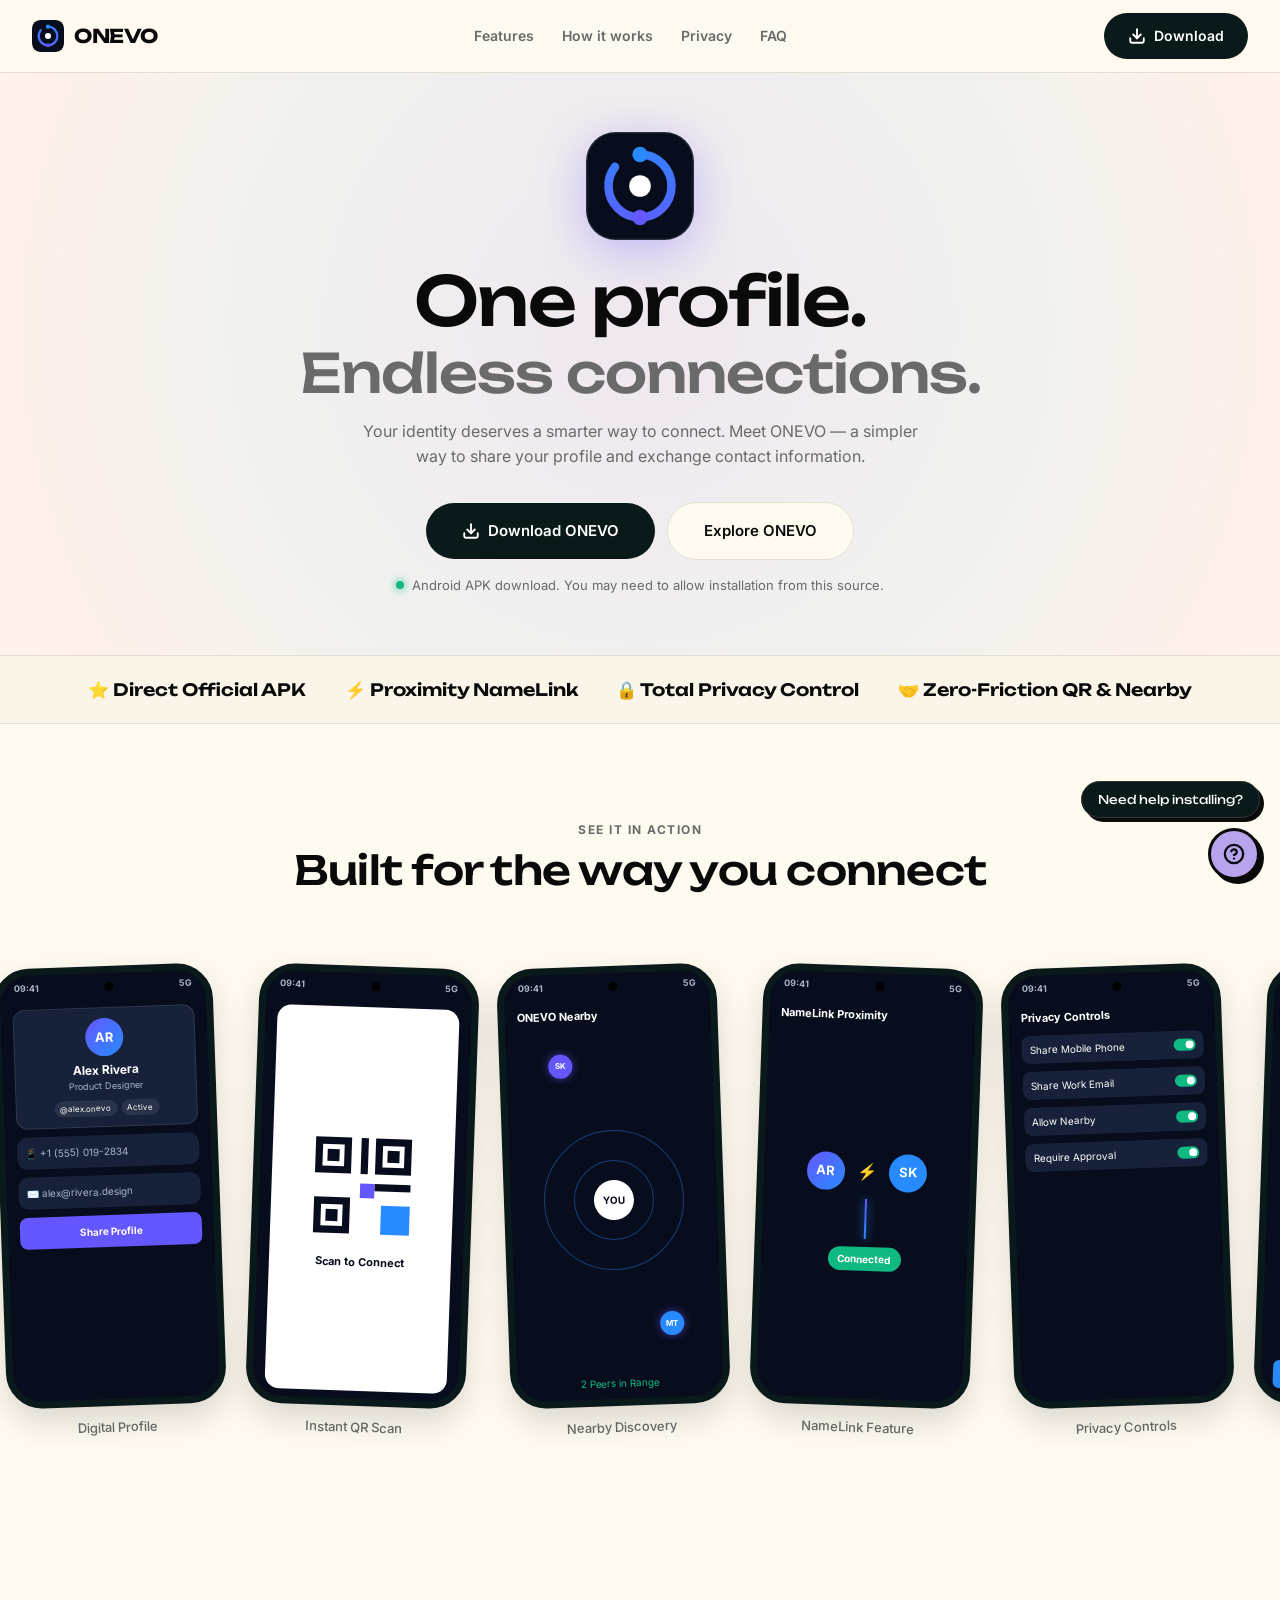
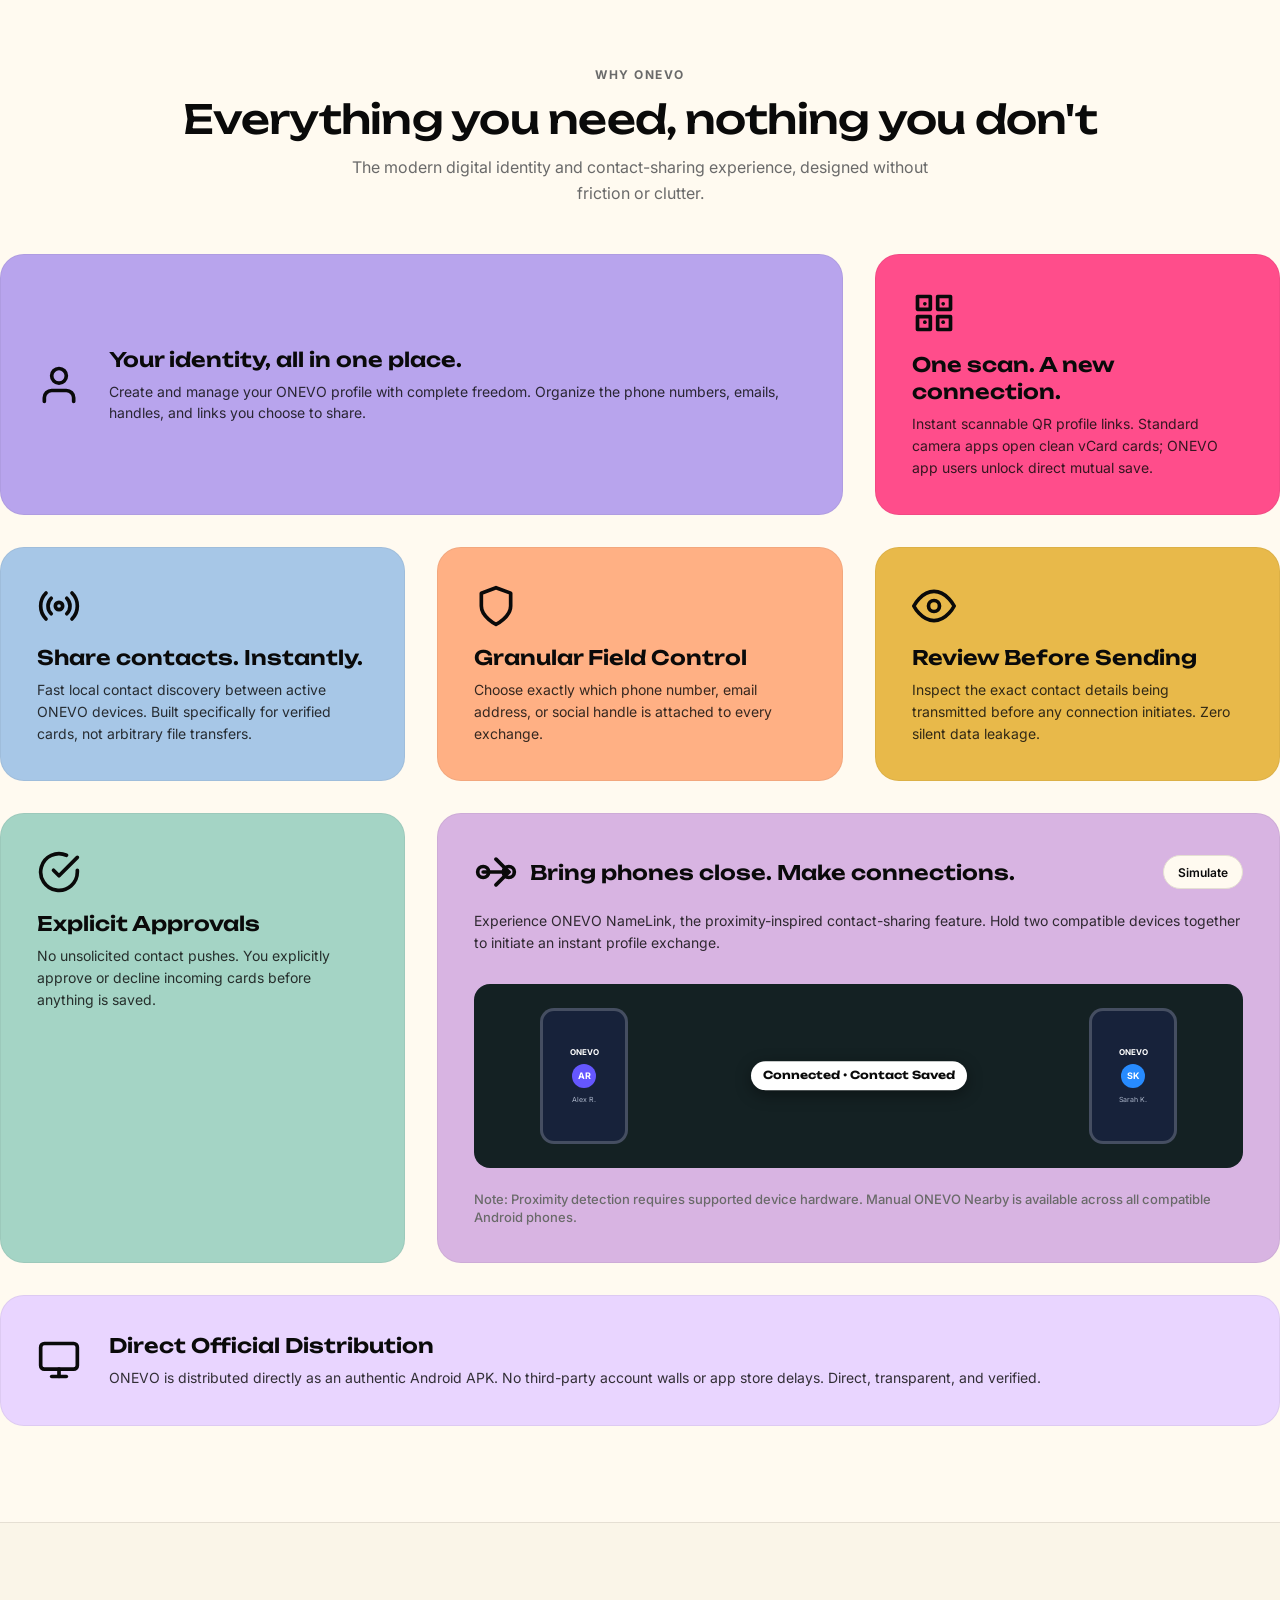
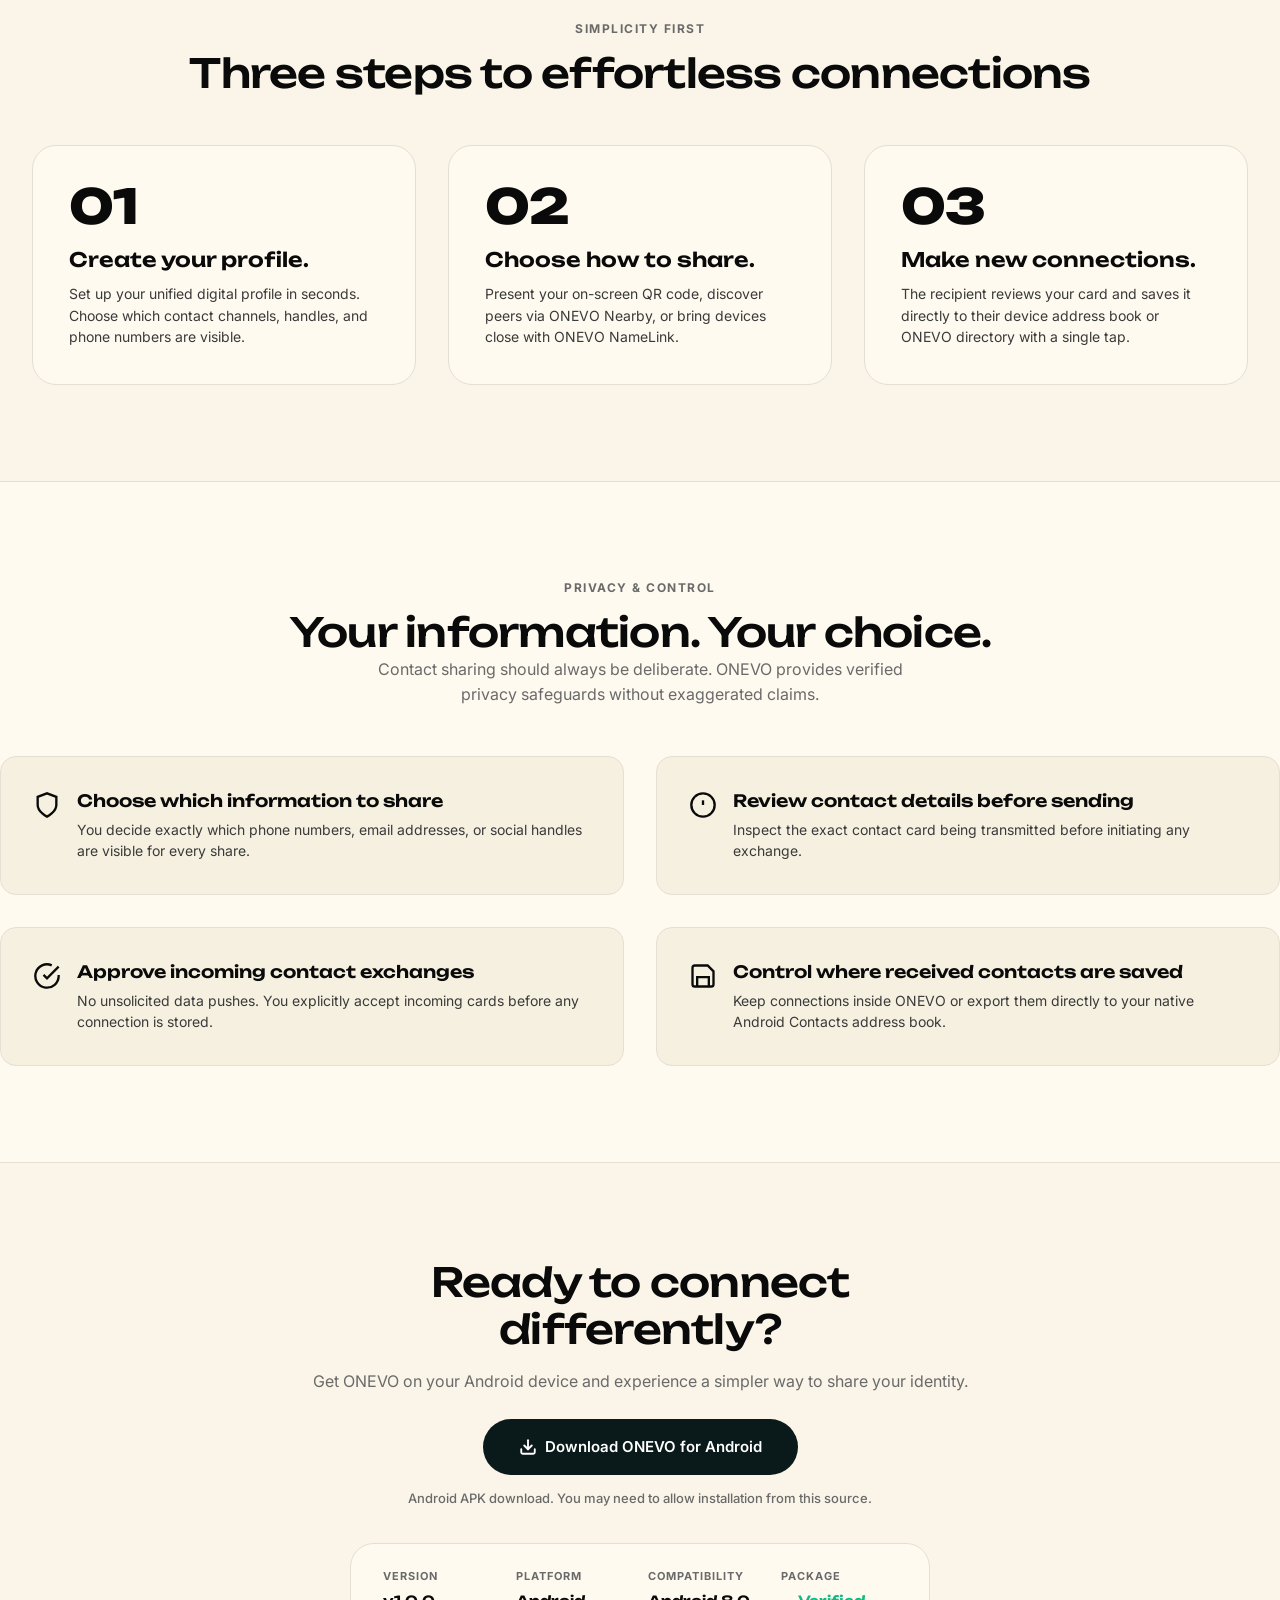
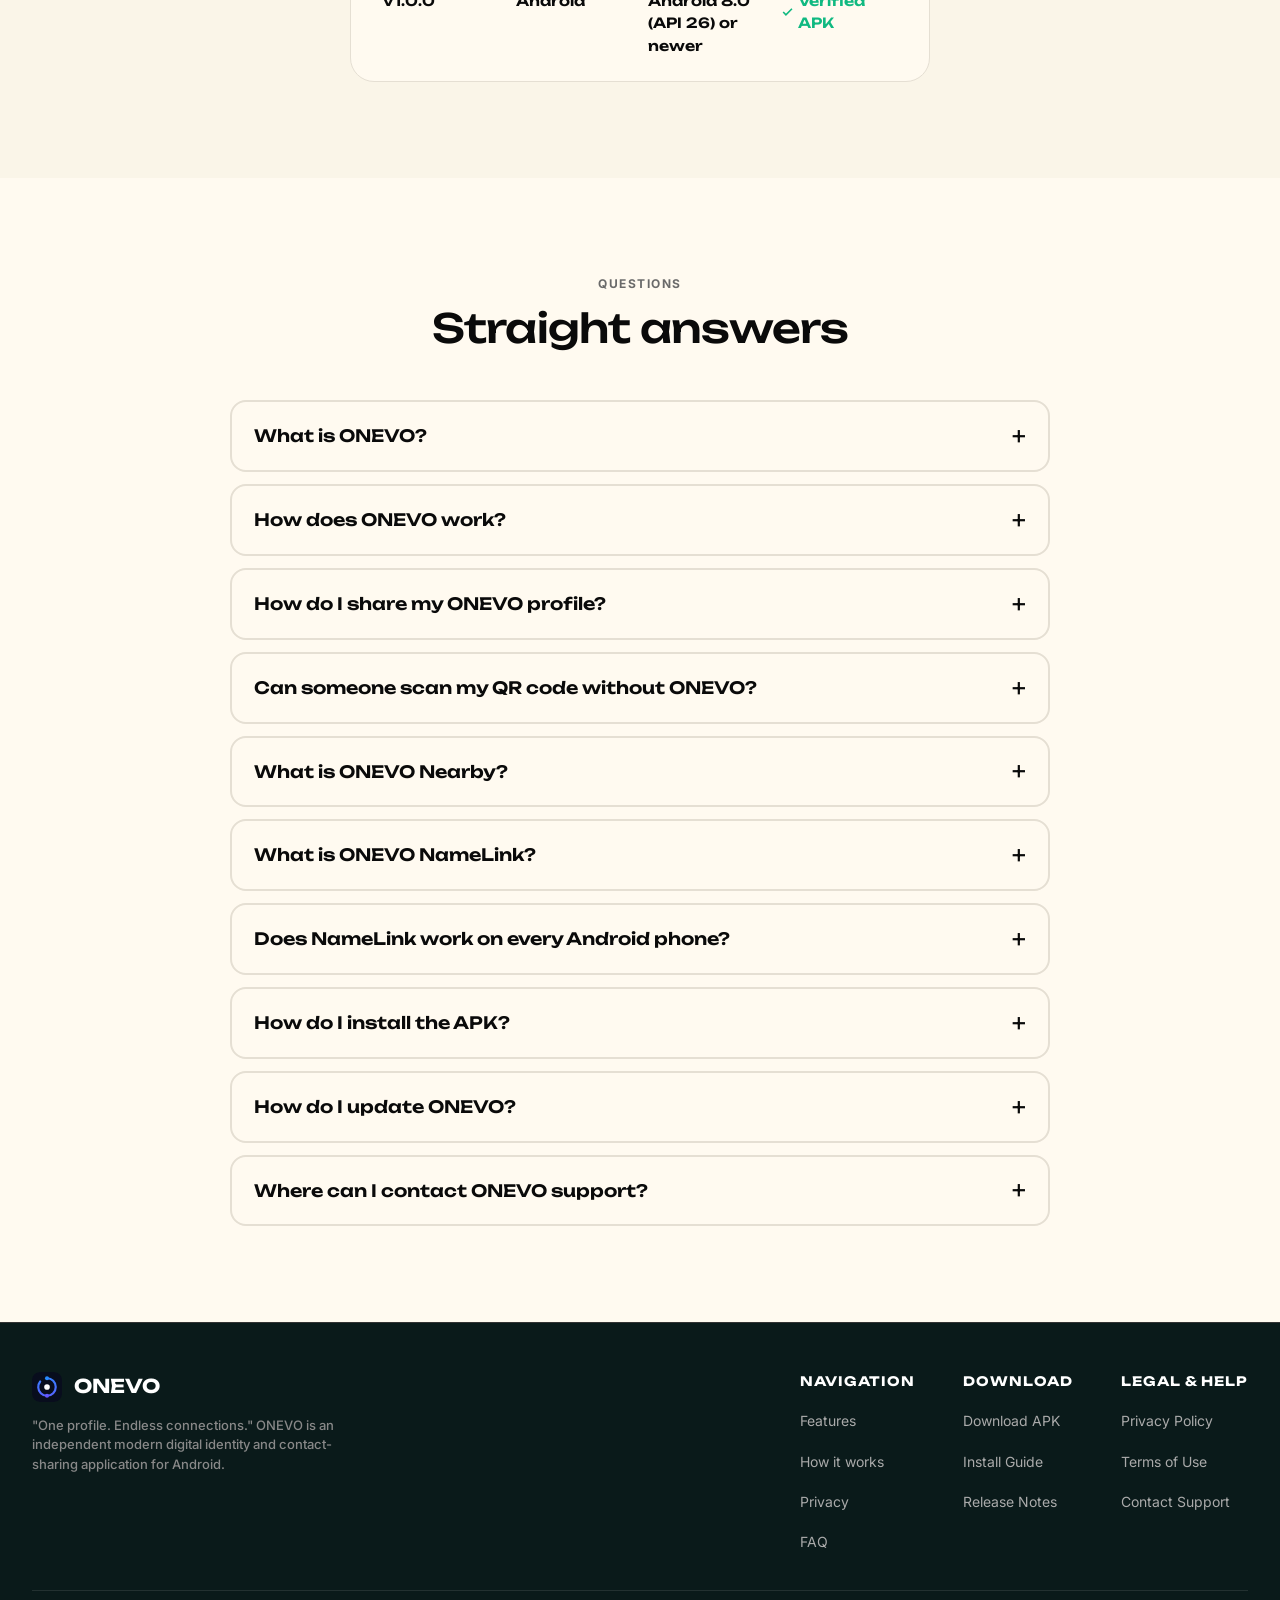
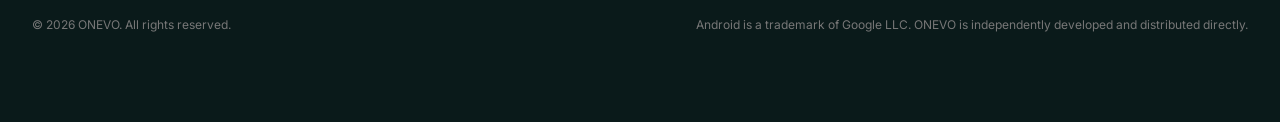
==== index.html @ 6a5bb9b8 "Update index.html" ====
<!DOCTYPE html>
<html lang="en">
<head>
  <meta charset="UTF-8">
  <meta name="viewport" content="width=device-width, initial-scale=1.0, viewport-fit=cover">
  <meta http-equiv="X-UA-Compatible" content="ie=edge">

  <!-- Primary SEO Metadata -->
  <title>ONEVO — One profile. Endless connections. | Official Public Launch</title>
  <meta name="description" content="ONEVO makes digital identity and contact sharing simpler, faster and more convenient on Android. Download the official direct APK release.">
  <link rel="canonical" href="https://onevo.app/">
  <meta name="robots" content="index, follow">

  <!-- Open Graph / Facebook -->
  <meta property="og:type" content="website">
  <meta property="og:url" content="https://onevo.app/">
  <meta property="og:title" content="ONEVO — One profile. Endless connections.">
  <meta property="og:description" content="A simpler, faster way to share your profile and exchange contact information on Android.">
  <meta property="og:image" content="https://onevo.app/assets/images/og-image.svg">

  <!-- Twitter Card -->
  <meta name="twitter:card" content="summary_large_image">
  <meta name="twitter:url" content="https://onevo.app/">
  <meta name="twitter:title" content="ONEVO — One profile. Endless connections.">
  <meta name="twitter:description" content="A simpler, faster way to share your profile and exchange contact information on Android.">
  <meta name="twitter:image" content="https://onevo.app/assets/images/og-image.svg">

  <!-- Favicon (Inline data-URI fallback + external icons) -->
  <link rel="icon" type="image/svg+xml" href="data:image/svg+xml,%3Csvg xmlns='http://www.w3.org/2000/svg' viewBox='0 0 48 48'%3E%3Cdefs%3E%3ClinearGradient id='g' x1='4' y1='44' x2='44' y2='4' gradientUnits='userSpaceOnUse'%3E%3Cstop offset='0%25' stop-color='%236557FF'/%3E%3Cstop offset='100%25' stop-color='%23278BFF'/%3E%3C/linearGradient%3E%3C/defs%3E%3Crect width='48' height='48' rx='12' fill='%23080D1D'/%3E%3Ccircle cx='24' cy='24' r='14' stroke='url(%23g)' stroke-width='3.5' stroke-linecap='round' stroke-dasharray='64 12' transform='rotate(-45 24 24)' fill='none'/%3E%3Ccircle cx='24' cy='10' r='3.2' fill='%23278BFF'/%3E%3Ccircle cx='24' cy='38' r='3.2' fill='%236557FF'/%3E%3Ccircle cx='24' cy='24' r='4.5' fill='%23FFFFFF'/%3E%3C/svg%3E">
  <link rel="icon" type="image/svg+xml" href="./assets/icons/favicon.svg">
  <link rel="icon" type="image/x-icon" href="./favicon.ico">
  <meta name="theme-color" content="#fffaf0">

  <!-- Google Fonts (Unbounded + Inter) -->
  <link rel="preconnect" href="https://fonts.googleapis.com">
  <link rel="preconnect" href="https://fonts.gstatic.com" crossorigin>
  <link href="https://fonts.googleapis.com/css2?family=Inter:wght@400;500;600;700&family=Unbounded:wght@400;500;600;700;800&display=swap" rel="stylesheet">

  <!-- Structured Data (JSON-LD) -->
  <script type="application/ld+json">
  {
    "@context": "https://schema.org",
    "@type": "SoftwareApplication",
    "name": "ONEVO",
    "operatingSystem": "Android",
    "applicationCategory": "CommunicationApplication",
    "description": "ONEVO makes digital identity and contact sharing simpler, faster and more convenient on Android.",
    "downloadUrl": "https://github.com/sonusapien/ONEVO/releases/download/v1.0.0/release.apk",
    "offers": {
      "@type": "Offer",
      "price": "0",
      "priceCurrency": "USD"
    }
  }
  </script>

  <!-- Main Stylesheet -->
  <link rel="stylesheet" href="style.css">
</head>
<body>

  <!-- ======================================================================
       NAVBAR (STICKY BLURRED RIBBON)
       ====================================================================== -->
  <nav id="navbar">
    <div class="container nav-inner">
      <a href="#" class="nav-logo display-font" aria-label="ONEVO Home">
        <svg class="nav-logo-svg" xmlns="http://www.w3.org/2000/svg" viewBox="0 0 48 48" fill="none" aria-hidden="true" focusable="false">
          <defs>
            <linearGradient id="nav-logo-grad" x1="4" y1="44" x2="44" y2="4" gradientUnits="userSpaceOnUse">
              <stop offset="0%" stop-color="#6557FF" />
              <stop offset="100%" stop-color="#278BFF" />
            </linearGradient>
          </defs>
          <rect width="48" height="48" rx="12" fill="#080D1D"/>
          <circle cx="24" cy="24" r="14" stroke="url(#nav-logo-grad)" stroke-width="3.5" stroke-linecap="round" stroke-dasharray="64 12" transform="rotate(-45 24 24)"/>
          <circle cx="24" cy="10" r="3.2" fill="#278BFF"/>
          <circle cx="24" cy="38" r="3.2" fill="#6557FF"/>
          <circle cx="24" cy="24" r="4.5" fill="#FFFFFF"/>
        </svg>
        <span>ONEVO</span>
      </a>

      <ul class="nav-center-links">
        <li><a href="#features" class="nav-link">Features</a></li>
        <li><a href="#how-it-works" class="nav-link">How it works</a></li>
        <li><a href="#privacy" class="nav-link">Privacy</a></li>
        <li><a href="#faq" class="nav-link">FAQ</a></li>
      </ul>

      <div class="nav-right-actions">
        <a href="https://github.com/sonusapien/ONEVO/releases/download/v1.0.0/release.apk" download="ONEVO.apk" class="btn btn-primary ripple btn-download" data-download-apk>
          <svg xmlns="http://www.w3.org/2000/svg" viewBox="0 0 24 24" fill="none" stroke="currentColor" stroke-width="2.5" stroke-linecap="round" stroke-linejoin="round">
            <path d="M21 15v4a2 2 0 0 1-2 2H5a2 2 0 0 1-2-2v-4"></path>
            <polyline points="7 10 12 15 17 10"></polyline>
            <line x1="12" y1="15" x2="12" y2="3"></line>
          </svg>
          <span>Download</span>
        </a>

        <button class="mobile-nav-toggle" aria-label="Toggle Navigation Menu" aria-expanded="false" type="button">
          <span></span>
          <span></span>
          <span></span>
        </button>
      </div>
    </div>
  </nav>

  <!-- Mobile Drawer -->
  <div class="mobile-drawer" aria-hidden="true">
    <a href="#features" class="nav-link">Features</a>
    <a href="#how-it-works" class="nav-link">How it works</a>
    <a href="#privacy" class="nav-link">Privacy</a>
    <a href="#faq" class="nav-link">FAQ</a>
    <a href="https://github.com/sonusapien/ONEVO/releases/download/v1.0.0/release.apk" download="ONEVO.apk" class="btn btn-primary ripple btn-download" data-download-apk>
      <span>Download ONEVO APK</span>
    </a>
  </div>

  <main>
    <!-- ====================================================================
         HERO SECTION (ROTATING AMBIENT AURA & FLOATING EMBLEM)
         ==================================================================== -->
    <header class="hero container">
      <svg class="hero-logo-svg reveal" xmlns="http://www.w3.org/2000/svg" viewBox="0 0 48 48" fill="none" aria-label="ONEVO Emblem" role="img">
        <defs>
          <linearGradient id="hero-logo-grad" x1="4" y1="44" x2="44" y2="4" gradientUnits="userSpaceOnUse">
            <stop offset="0%" stop-color="#6557FF" />
            <stop offset="100%" stop-color="#278BFF" />
          </linearGradient>
        </defs>
        <rect width="48" height="48" rx="13" fill="#080D1D" stroke="rgba(255,255,255,0.14)" stroke-width="1.2"/>
        <circle cx="24" cy="24" r="14" stroke="url(#hero-logo-grad)" stroke-width="3.8" stroke-linecap="round" stroke-dasharray="64 12" transform="rotate(-45 24 24)"/>
        <circle cx="24" cy="10" r="3.4" fill="#278BFF"/>
        <circle cx="24" cy="38" r="3.4" fill="#6557FF"/>
        <circle cx="24" cy="24" r="4.8" fill="#FFFFFF"/>
      </svg>

      <h1 class="display-xl reveal">
        One profile.<br>
        <span class="display-lg">Endless connections.</span>
      </h1>

      <p class="hero-sub body-md reveal">
        Your identity deserves a smarter way to connect. Meet ONEVO — a simpler way to share your profile and exchange contact information.
      </p>

      <div class="hero-ctas reveal">
        <!-- Critical Primary Download CTA -->
        <a href="https://github.com/sonusapien/onevocontact/releases/download/v1.0.0/release.apk" download="ONEVO.apk" class="btn btn-primary btn-large ripple btn-download" data-download-apk>
          <svg xmlns="http://www.w3.org/2000/svg" viewBox="0 0 24 24" fill="none" stroke="currentColor" stroke-width="2.5" stroke-linecap="round" stroke-linejoin="round">
            <path d="M21 15v4a2 2 0 0 1-2 2H5a2 2 0 0 1-2-2v-4"></path>
            <polyline points="7 10 12 15 17 10"></polyline>
            <line x1="12" y1="15" x2="12" y2="3"></line>
          </svg>
          <span>Download ONEVO</span>
        </a>

        <a href="#features" class="btn btn-secondary btn-large ripple">
          <span>Explore ONEVO</span>
        </a>
      </div>

      <p class="hero-apk-note reveal">
        <span class="badge-dot" aria-hidden="true"></span>
        <span>Android APK download. You may need to allow installation from this source.</span>
      </p>
    </header>

    <!-- ====================================================================
         TICKER SECTION (METRIC & VALUE RIBBON)
         ==================================================================== -->
    <section class="ticker">
      <div class="ticker-inner">
        <div class="ticker-item reveal">⭐ Direct Official APK</div>
        <div class="ticker-item reveal">⚡ Proximity NameLink</div>
        <div class="ticker-item reveal">🔒 Total Privacy Control</div>
        <div class="ticker-item reveal">🤝 Zero-Friction QR &amp; Nearby</div>
      </div>
    </section>

    <!-- ====================================================================
         SCREENSHOTS MARQUEE SECTION (INFINITE ROTATING PHONES)
         ==================================================================== -->
    <section class="screenshots">
      <div class="container screenshots-header reveal">
        <p class="screenshots-label caption-uppercase">SEE IT IN ACTION</p>
        <h2 class="screenshots-title display-md">Built for the way you connect</h2>
      </div>

      <div class="scroll-strip-wrapper">
        <!-- Marquee Group 1 -->
        <div class="marquee-group">
          <!-- Mockup 1: Profile -->
          <div class="phone-mockup-wrapper">
            <div class="phone-mockup">
              <div class="phone-bar"><span>09:41</span><div class="phone-punch"></div><span>5G</span></div>
              <div class="phone-screen-body">
                <div class="screen-profile-card">
                  <div class="screen-avatar">AR</div>
                  <div class="screen-name">Alex Rivera</div>
                  <div class="screen-role">Product Designer</div>
                  <div class="screen-chip-row">
                    <span class="screen-chip">@alex.onevo</span>
                    <span class="screen-chip">Active</span>
                  </div>
                </div>
                <div style="background:#17223A; border-radius:10px; padding:8px; font-size:10px; color:#AAB4C8;">
                  📱 +1 (555) 019-2834
                </div>
                <div style="background:#17223A; border-radius:10px; padding:8px; font-size:10px; color:#AAB4C8;">
                  ✉️ alex@rivera.design
                </div>
                <div style="background:#6557FF; border-radius:8px; padding:8px; text-align:center; font-size:10px; font-weight:700;">
                  Share Profile
                </div>
              </div>
            </div>
            <p class="caption">Digital Profile</p>
          </div>

          <!-- Mockup 2: QR Sharing -->
          <div class="phone-mockup-wrapper">
            <div class="phone-mockup">
              <div class="phone-bar"><span>09:41</span><div class="phone-punch"></div><span>5G</span></div>
              <div class="phone-screen-body">
                <div class="screen-qr-wrap">
                  <svg viewBox="0 0 100 100" fill="none" xmlns="http://www.w3.org/2000/svg">
                    <rect width="100" height="100" rx="6" fill="#FFFFFF"/>
                    <path d="M10 10h30v30H10V10zm6 6v18h18V16H16z" fill="#080D1D"/>
                    <rect x="20" y="20" width="10" height="10" fill="#080D1D"/>
                    <path d="M60 10h30v30H60V10zm6 6v18h18V16H66z" fill="#080D1D"/>
                    <rect x="70" y="20" width="10" height="10" fill="#080D1D"/>
                    <path d="M10 60h30v30H10V60zm6 6v18h18V66H16z" fill="#080D1D"/>
                    <rect x="20" y="70" width="10" height="10" fill="#080D1D"/>
                    <rect x="48" y="10" width="6" height="30" fill="#080D1D"/>
                    <rect x="60" y="48" width="30" height="6" fill="#080D1D"/>
                    <rect x="48" y="48" width="12" height="12" fill="#6557FF"/>
                    <rect x="66" y="66" width="24" height="24" fill="#278BFF"/>
                  </svg>
                  <p style="font-size: 11px; font-weight:700; color: #080D1D; margin-top:8px;">Scan to Connect</p>
                </div>
              </div>
            </div>
            <p class="caption">Instant QR Scan</p>
          </div>

          <!-- Mockup 3: Nearby Discovery -->
          <div class="phone-mockup-wrapper">
            <div class="phone-mockup">
              <div class="phone-bar"><span>09:41</span><div class="phone-punch"></div><span>5G</span></div>
              <div class="phone-screen-body">
                <div style="font-size:11px; font-weight:700; color:#fff;">ONEVO Nearby</div>
                <div class="screen-nearby-wrap">
                  <div class="screen-radar-circle" style="width: 140px; height: 140px;"></div>
                  <div class="screen-radar-circle" style="width: 80px; height: 80px;"></div>
                  <div class="screen-peer-dot" style="top: 20px; left: 30px;">SK</div>
                  <div class="screen-peer-dot" style="bottom: 30px; right: 25px; background: #278BFF;">MT</div>
                  <div style="width: 40px; height: 40px; border-radius: 50%; background: #fff; display: flex; align-items: center; justify-content: center; font-size: 10px; font-weight: 700; color:#080D1D;">YOU</div>
                </div>
                <div style="font-size:10px; color:#10B981; text-align:center;">2 Peers in Range</div>
              </div>
            </div>
            <p class="caption">Nearby Discovery</p>
          </div>

          <!-- Mockup 4: NameLink -->
          <div class="phone-mockup-wrapper">
            <div class="phone-mockup">
              <div class="phone-bar"><span>09:41</span><div class="phone-punch"></div><span>5G</span></div>
              <div class="phone-screen-body">
                <div style="font-size:11px; font-weight:700; color:#fff;">NameLink Proximity</div>
                <div class="screen-namelink-wrap">
                  <div style="display:flex; gap:12px; align-items:center;">
                    <div class="screen-avatar" style="margin:0;">AR</div>
                    <div style="font-size:16px;">⚡</div>
                    <div class="screen-avatar" style="margin:0; background:#278BFF;">SK</div>
                  </div>
                  <div class="screen-beam"></div>
                  <span style="font-size:10px; background:#10B981; padding:4px 10px; border-radius:12px; font-weight:700;">Connected</span>
                </div>
              </div>
            </div>
            <p class="caption">NameLink Feature</p>
          </div>

          <!-- Mockup 5: Privacy -->
          <div class="phone-mockup-wrapper">
            <div class="phone-mockup">
              <div class="phone-bar"><span>09:41</span><div class="phone-punch"></div><span>5G</span></div>
              <div class="phone-screen-body">
                <div style="font-size:11px; font-weight:700; color:#fff;">Privacy Controls</div>
                <div class="screen-switch-row"><span>Share Mobile Phone</span><div class="screen-toggle"></div></div>
                <div class="screen-switch-row"><span>Share Work Email</span><div class="screen-toggle"></div></div>
                <div class="screen-switch-row"><span>Allow Nearby</span><div class="screen-toggle"></div></div>
                <div class="screen-switch-row"><span>Require Approval</span><div class="screen-toggle"></div></div>
              </div>
            </div>
            <p class="caption">Privacy Controls</p>
          </div>

          <!-- Mockup 6: Contacts -->
          <div class="phone-mockup-wrapper">
            <div class="phone-mockup">
              <div class="phone-bar"><span>09:41</span><div class="phone-punch"></div><span>5G</span></div>
              <div class="phone-screen-body">
                <div style="font-size:11px; font-weight:700; color:#fff;">Saved Connections</div>
                <div style="background:#17223A; border-radius:8px; padding:6px 10px; font-size:10px;">Sarah Kim • Founder</div>
                <div style="background:#17223A; border-radius:8px; padding:6px 10px; font-size:10px;">Marcus Thorne • Engineer</div>
                <div style="background:#17223A; border-radius:8px; padding:6px 10px; font-size:10px;">Elena Rostova • Design</div>
                <div style="background:#278BFF; border-radius:6px; padding:6px; text-align:center; font-size:10px; font-weight:700; margin-top:auto;">Export to Contacts</div>
              </div>
            </div>
            <p class="caption">Contacts Library</p>
          </div>
        </div>

        <!-- Marquee Group 2 (Clone for seamless loop) -->
        <div class="marquee-group" aria-hidden="true">
          <div class="phone-mockup-wrapper">
            <div class="phone-mockup">
              <div class="phone-bar"><span>09:41</span><div class="phone-punch"></div><span>5G</span></div>
              <div class="phone-screen-body">
                <div class="screen-profile-card">
                  <div class="screen-avatar">AR</div>
                  <div class="screen-name">Alex Rivera</div>
                  <div class="screen-role">Product Designer</div>
                  <div class="screen-chip-row"><span class="screen-chip">@alex.onevo</span><span class="screen-chip">Active</span></div>
                </div>
                <div style="background:#17223A; border-radius:10px; padding:8px; font-size:10px; color:#AAB4C8;">📱 +1 (555) 019-2834</div>
                <div style="background:#17223A; border-radius:10px; padding:8px; font-size:10px; color:#AAB4C8;">✉️ alex@rivera.design</div>
                <div style="background:#6557FF; border-radius:8px; padding:8px; text-align:center; font-size:10px; font-weight:700;">Share Profile</div>
              </div>
            </div>
            <p class="caption">Digital Profile</p>
          </div>

          <div class="phone-mockup-wrapper">
            <div class="phone-mockup">
              <div class="phone-bar"><span>09:41</span><div class="phone-punch"></div><span>5G</span></div>
              <div class="phone-screen-body">
                <div class="screen-qr-wrap">
                  <svg viewBox="0 0 100 100" fill="none" xmlns="http://www.w3.org/2000/svg">
                    <rect width="100" height="100" rx="6" fill="#FFFFFF"/>
                    <path d="M10 10h30v30H10V10zm6 6v18h18V16H16z" fill="#080D1D"/>
                    <rect x="20" y="20" width="10" height="10" fill="#080D1D"/>
                    <path d="M60 10h30v30H60V10zm6 6v18h18V16H66z" fill="#080D1D"/>
                    <rect x="70" y="20" width="10" height="10" fill="#080D1D"/>
                    <path d="M10 60h30v30H10V60zm6 6v18h18V66H16z" fill="#080D1D"/>
                    <rect x="20" y="70" width="10" height="10" fill="#080D1D"/>
                    <rect x="48" y="10" width="6" height="30" fill="#080D1D"/>
                    <rect x="60" y="48" width="30" height="6" fill="#080D1D"/>
                    <rect x="48" y="48" width="12" height="12" fill="#6557FF"/>
                    <rect x="66" y="66" width="24" height="24" fill="#278BFF"/>
                  </svg>
                  <p style="font-size: 11px; font-weight:700; color: #080D1D; margin-top:8px;">Scan to Connect</p>
                </div>
              </div>
            </div>
            <p class="caption">Instant QR Scan</p>
          </div>

          <div class="phone-mockup-wrapper">
            <div class="phone-mockup">
              <div class="phone-bar"><span>09:41</span><div class="phone-punch"></div><span>5G</span></div>
              <div class="phone-screen-body">
                <div style="font-size:11px; font-weight:700; color:#fff;">ONEVO Nearby</div>
                <div class="screen-nearby-wrap">
                  <div class="screen-radar-circle" style="width: 140px; height: 140px;"></div>
                  <div class="screen-radar-circle" style="width: 80px; height: 80px;"></div>
                  <div class="screen-peer-dot" style="top: 20px; left: 30px;">SK</div>
                  <div class="screen-peer-dot" style="bottom: 30px; right: 25px; background: #278BFF;">MT</div>
                  <div style="width: 40px; height: 40px; border-radius: 50%; background: #fff; display: flex; align-items: center; justify-content: center; font-size: 10px; font-weight: 700; color:#080D1D;">YOU</div>
                </div>
                <div style="font-size:10px; color:#10B981; text-align:center;">2 Peers in Range</div>
              </div>
            </div>
            <p class="caption">Nearby Discovery</p>
          </div>

          <div class="phone-mockup-wrapper">
            <div class="phone-mockup">
              <div class="phone-bar"><span>09:41</span><div class="phone-punch"></div><span>5G</span></div>
              <div class="phone-screen-body">
                <div style="font-size:11px; font-weight:700; color:#fff;">NameLink Proximity</div>
                <div class="screen-namelink-wrap">
                  <div style="display:flex; gap:12px; align-items:center;">
                    <div class="screen-avatar" style="margin:0;">AR</div>
                    <div style="font-size:16px;">⚡</div>
                    <div class="screen-avatar" style="margin:0; background:#278BFF;">SK</div>
                  </div>
                  <div class="screen-beam"></div>
                  <span style="font-size:10px; background:#10B981; padding:4px 10px; border-radius:12px; font-weight:700;">Connected</span>
                </div>
              </div>
            </div>
            <p class="caption">NameLink Feature</p>
          </div>

          <div class="phone-mockup-wrapper">
            <div class="phone-mockup">
              <div class="phone-bar"><span>09:41</span><div class="phone-punch"></div><span>5G</span></div>
              <div class="phone-screen-body">
                <div style="font-size:11px; font-weight:700; color:#fff;">Privacy Controls</div>
                <div class="screen-switch-row"><span>Share Mobile Phone</span><div class="screen-toggle"></div></div>
                <div class="screen-switch-row"><span>Share Work Email</span><div class="screen-toggle"></div></div>
                <div class="screen-switch-row"><span>Allow Nearby</span><div class="screen-toggle"></div></div>
                <div class="screen-switch-row"><span>Require Approval</span><div class="screen-toggle"></div></div>
              </div>
            </div>
            <p class="caption">Privacy Controls</p>
          </div>

          <div class="phone-mockup-wrapper">
            <div class="phone-mockup">
              <div class="phone-bar"><span>09:41</span><div class="phone-punch"></div><span>5G</span></div>
              <div class="phone-screen-body">
                <div style="font-size:11px; font-weight:700; color:#fff;">Saved Connections</div>
                <div style="background:#17223A; border-radius:8px; padding:6px 10px; font-size:10px;">Sarah Kim • Founder</div>
                <div style="background:#17223A; border-radius:8px; padding:6px 10px; font-size:10px;">Marcus Thorne • Engineer</div>
                <div style="background:#17223A; border-radius:8px; padding:6px 10px; font-size:10px;">Elena Rostova • Design</div>
                <div style="background:#278BFF; border-radius:6px; padding:6px; text-align:center; font-size:10px; font-weight:700; margin-top:auto;">Export to Contacts</div>
              </div>
            </div>
            <p class="caption">Contacts Library</p>
          </div>
        </div>
      </div>
    </section>

    <!-- ====================================================================
         FEATURES BENTO GRID (POP-PASTEL TACTILE CARDS)
         ==================================================================== -->
    <section class="features container" id="features">
      <div class="features-header reveal">
        <p class="caption-uppercase" style="margin-bottom: var(--space-sm);">WHY ONEVO</p>
        <h2 class="display-md" style="margin-bottom: var(--space-sm);">Everything you need, nothing you don't</h2>
        <p class="body-md" style="color: var(--muted); max-width: 580px; margin: 0 auto;">
          The modern digital identity and contact-sharing experience, designed without friction or clutter.
        </p>
      </div>

      <div class="features-grid">
        <!-- Bento 1: Digital Identity (Feature A) -->
        <div class="feature-card feature-card-1 col-span-2 flex-row reveal">
          <svg class="feature-icon-svg" xmlns="http://www.w3.org/2000/svg" viewBox="0 0 24 24" fill="none" stroke="currentColor" stroke-width="2" stroke-linecap="round" stroke-linejoin="round">
            <path d="M20 21v-2a4 4 0 0 0-4-4H8a4 4 0 0 0-4 4v2"></path>
            <circle cx="12" cy="7" r="4"></circle>
          </svg>
          <div class="feature-content">
            <h3 class="title-md">Your identity, all in one place.</h3>
            <p class="body-sm feature-body">
              Create and manage your ONEVO profile with complete freedom. Organize the phone numbers, emails, handles, and links you choose to share.
            </p>
          </div>
        </div>

        <!-- Bento 2: QR Sharing (Feature B) -->
        <div class="feature-card feature-card-2 reveal">
          <svg class="feature-icon-svg" xmlns="http://www.w3.org/2000/svg" viewBox="0 0 24 24" fill="none" stroke="currentColor" stroke-width="2" stroke-linecap="round" stroke-linejoin="round">
            <rect x="3" y="3" width="7" height="7"></rect>
            <rect x="14" y="3" width="7" height="7"></rect>
            <rect x="14" y="14" width="7" height="7"></rect>
            <rect x="3" y="14" width="7" height="7"></rect>
            <path d="M7 7h.01"></path><path d="M17 7h.01"></path><path d="M7 17h.01"></path><path d="M17 17h.01"></path>
          </svg>
          <div class="feature-content">
            <h3 class="title-md">One scan. A new connection.</h3>
            <p class="body-sm feature-body">
              Instant scannable QR profile links. Standard camera apps open clean vCard cards; ONEVO app users unlock direct mutual save.
            </p>
          </div>
        </div>

        <!-- Bento 3: ONEVO Nearby (Feature C) -->
        <div class="feature-card feature-card-3 reveal">
          <svg class="feature-icon-svg" xmlns="http://www.w3.org/2000/svg" viewBox="0 0 24 24" fill="none" stroke="currentColor" stroke-width="2" stroke-linecap="round" stroke-linejoin="round">
            <circle cx="12" cy="12" r="2"></circle>
            <path d="M16.24 7.76a6 6 0 0 1 0 8.49m-8.48-.01a6 6 0 0 1 0-8.49m11.31-2.82a10 10 0 0 1 0 14.14m-14.14 0a10 10 0 0 1 0-14.14"></path>
          </svg>
          <div class="feature-content">
            <h3 class="title-md">Share contacts. Instantly.</h3>
            <p class="body-sm feature-body">
              Fast local contact discovery between active ONEVO devices. Built specifically for verified cards, not arbitrary file transfers.
            </p>
          </div>
        </div>

        <!-- Bento 4: Granular Privacy -->
        <div class="feature-card feature-card-4 reveal">
          <svg class="feature-icon-svg" xmlns="http://www.w3.org/2000/svg" viewBox="0 0 24 24" fill="none" stroke="currentColor" stroke-width="2" stroke-linecap="round" stroke-linejoin="round">
            <path d="M12 22s8-4 8-10V5l-8-3-8 3v7c0 6 8 10 8 10z"></path>
          </svg>
          <div class="feature-content">
            <h3 class="title-md">Granular Field Control</h3>
            <p class="body-sm feature-body">
              Choose exactly which phone number, email address, or social handle is attached to every exchange.
            </p>
          </div>
        </div>

        <!-- Bento 5: Review Before Sending -->
        <div class="feature-card feature-card-5 reveal">
          <svg class="feature-icon-svg" xmlns="http://www.w3.org/2000/svg" viewBox="0 0 24 24" fill="none" stroke="currentColor" stroke-width="2" stroke-linecap="round" stroke-linejoin="round">
            <path d="M1 12s4-8 11-8 11 8 11 8-4 8-11 8-11-8-11-8z"></path>
            <circle cx="12" cy="12" r="3"></circle>
          </svg>
          <div class="feature-content">
            <h3 class="title-md">Review Before Sending</h3>
            <p class="body-sm feature-body">
              Inspect the exact contact details being transmitted before any connection initiates. Zero silent data leakage.
            </p>
          </div>
        </div>

        <!-- Bento 6: Explicit Approvals -->
        <div class="feature-card feature-card-6 reveal">
          <svg class="feature-icon-svg" xmlns="http://www.w3.org/2000/svg" viewBox="0 0 24 24" fill="none" stroke="currentColor" stroke-width="2" stroke-linecap="round" stroke-linejoin="round">
            <path d="M22 11.08V12a10 10 0 1 1-5.93-9.14"></path>
            <polyline points="22 4 12 14.01 9 11.01"></polyline>
          </svg>
          <div class="feature-content">
            <h3 class="title-md">Explicit Approvals</h3>
            <p class="body-sm feature-body">
              No unsolicited contact pushes. You explicitly approve or decline incoming cards before anything is saved.
            </p>
          </div>
        </div>

        <!-- Bento 7: ONEVO NameLink (Feature D - Signature Innovation) -->
        <div class="feature-card feature-card-7 col-span-2 reveal">
          <div class="nl-card-header">
            <div class="nl-card-title-group">
              <svg class="feature-icon-svg" xmlns="http://www.w3.org/2000/svg" viewBox="0 0 24 24" fill="none" stroke="currentColor" stroke-width="2" stroke-linecap="round" stroke-linejoin="round">
                <path d="M5 12h14"></path>
                <path d="M12 5l7 7-7 7"></path>
                <circle cx="5" cy="12" r="3"></circle>
                <circle cx="19" cy="12" r="3"></circle>
              </svg>
              <h3 class="title-md">Bring phones close. Make connections.</h3>
            </div>
            <button id="nl-sim-trigger" class="btn btn-secondary btn-sm" type="button">
              <span>Simulate</span>
            </button>
          </div>

          <p class="body-sm feature-body">
            Experience ONEVO NameLink, the proximity-inspired contact-sharing feature. Hold two compatible devices together to initiate an instant profile exchange.
          </p>

          <!-- Interactive NameLink Demonstration Stage -->
          <div class="namelink-mini-stage">
            <div class="nl-mini-phone left">
              <span style="font-size:8px; font-weight:700;">ONEVO</span>
              <div style="width:24px; height:24px; border-radius:50%; background:#6557FF; margin:6px auto; font-size:9px; font-weight:700; display:flex; align-items:center; justify-content:center;">AR</div>
              <span style="font-size:7px; color:#AAB4C8;">Alex R.</span>
            </div>

            <div class="nl-mini-waves" aria-hidden="true">
              <div class="nl-wave-ring"></div>
            </div>

            <div class="namelink-mini-badge">
              Connected • Contact Saved
            </div>

            <div class="nl-mini-phone right">
              <span style="font-size:8px; font-weight:700;">ONEVO</span>
              <div style="width:24px; height:24px; border-radius:50%; background:#278BFF; margin:6px auto; font-size:9px; font-weight:700; display:flex; align-items:center; justify-content:center;">SK</div>
              <span style="font-size:7px; color:#AAB4C8;">Sarah K.</span>
            </div>
          </div>

          <p class="caption" style="margin-top: 6px;">
            Note: Proximity detection requires supported device hardware. Manual ONEVO Nearby is available across all compatible Android phones.
          </p>
        </div>

        <!-- Bento 8: Direct Official APK Distribution -->
        <div class="feature-card feature-card-8 col-span-3 flex-row reveal">
          <svg class="feature-icon-svg" xmlns="http://www.w3.org/2000/svg" viewBox="0 0 24 24" fill="none" stroke="currentColor" stroke-width="2" stroke-linecap="round" stroke-linejoin="round">
            <rect x="2" y="3" width="20" height="14" rx="2" ry="2"></rect>
            <line x1="8" y1="21" x2="16" y2="21"></line>
            <line x1="12" y1="17" x2="12" y2="21"></line>
          </svg>
          <div class="feature-content">
            <h3 class="title-md">Direct Official Distribution</h3>
            <p class="body-sm feature-body">
              ONEVO is distributed directly as an authentic Android APK. No third-party account walls or app store delays. Direct, transparent, and verified.
            </p>
          </div>
        </div>
      </div>
    </section>

    <!-- ====================================================================
         HOW IT WORKS (3-STEP TACTILE CARDS)
         ==================================================================== -->
    <section class="how-it-works" id="how-it-works">
      <div class="container">
        <div class="how-it-works-header reveal">
          <p class="caption-uppercase" style="margin-bottom: var(--space-sm);">SIMPLICITY FIRST</p>
          <h2 class="display-md">Three steps to effortless connections</h2>
        </div>

        <div class="steps-grid">
          <div class="step-box reveal">
            <div class="step-digit">01</div>
            <h3 class="title-md">Create your profile.</h3>
            <p class="body-sm">
              Set up your unified digital profile in seconds. Choose which contact channels, handles, and phone numbers are visible.
            </p>
          </div>

          <div class="step-box reveal">
            <div class="step-digit">02</div>
            <h3 class="title-md">Choose how to share.</h3>
            <p class="body-sm">
              Present your on-screen QR code, discover peers via ONEVO Nearby, or bring devices close with ONEVO NameLink.
            </p>
          </div>

          <div class="step-box reveal">
            <div class="step-digit">03</div>
            <h3 class="title-md">Make new connections.</h3>
            <p class="body-sm">
              The recipient reviews your card and saves it directly to their device address book or ONEVO directory with a single tap.
            </p>
          </div>
        </div>
      </div>
    </section>

    <!-- ====================================================================
         PRIVACY AND USER CONTROL SECTION
         ==================================================================== -->
    <section class="privacy container" id="privacy">
      <div class="features-header reveal">
        <p class="caption-uppercase" style="margin-bottom: var(--space-sm);">PRIVACY &amp; CONTROL</p>
        <h2 class="display-md">Your information. Your choice.</h2>
        <p class="body-md" style="color: var(--muted); max-width: 540px; margin: 0 auto;">
          Contact sharing should always be deliberate. ONEVO provides verified privacy safeguards without exaggerated claims.
        </p>
      </div>

      <div class="privacy-grid">
        <div class="privacy-pill-card reveal">
          <svg viewBox="0 0 24 24" fill="none" stroke="currentColor" stroke-width="2"><path d="M12 22s8-4 8-10V5l-8-3-8 3v7c0 6 8 10 8 10z"></path></svg>
          <div>
            <h3 class="title-sm" style="margin-bottom: 6px;">Choose which information to share</h3>
            <p class="body-sm">You decide exactly which phone numbers, email addresses, or social handles are visible for every share.</p>
          </div>
        </div>

        <div class="privacy-pill-card reveal">
          <svg viewBox="0 0 24 24" fill="none" stroke="currentColor" stroke-width="2"><circle cx="12" cy="12" r="10"></circle><line x1="12" y1="8" x2="12" y2="12"></line><line x1="12" y1="16" x2="12.01" y2="16"></line></svg>
          <div>
            <h3 class="title-sm" style="margin-bottom: 6px;">Review contact details before sending</h3>
            <p class="body-sm">Inspect the exact contact card being transmitted before initiating any exchange.</p>
          </div>
        </div>

        <div class="privacy-pill-card reveal">
          <svg viewBox="0 0 24 24" fill="none" stroke="currentColor" stroke-width="2"><path d="M22 11.08V12a10 10 0 1 1-5.93-9.14"></path><polyline points="22 4 12 14.01 9 11.01"></polyline></svg>
          <div>
            <h3 class="title-sm" style="margin-bottom: 6px;">Approve incoming contact exchanges</h3>
            <p class="body-sm">No unsolicited data pushes. You explicitly accept incoming cards before any connection is stored.</p>
          </div>
        </div>

        <div class="privacy-pill-card reveal">
          <svg viewBox="0 0 24 24" fill="none" stroke="currentColor" stroke-width="2"><path d="M19 21H5a2 2 0 0 1-2-2V5a2 2 0 0 1 2-2h11l5 5v11a2 2 0 0 1-2 2z"></path><polyline points="17 21 17 13 7 13 7 21"></polyline></svg>
          <div>
            <h3 class="title-sm" style="margin-bottom: 6px;">Control where received contacts are saved</h3>
            <p class="body-sm">Keep connections inside ONEVO or export them directly to your native Android Contacts address book.</p>
          </div>
        </div>
      </div>
    </section>

    <!-- ====================================================================
         DOWNLOAD CLOSING SECTION (TACTILE CTA & VERIFIED CARD)
         ==================================================================== -->
    <section class="download-section" id="download">
      <div class="container download-wrap">
        <h2 class="display-md reveal">Ready to connect differently?</h2>
        <p class="body-md reveal">Get ONEVO on your Android device and experience a simpler way to share your identity.</p>

        <!-- Primary Download Button -->
        <a href="https://github.com/sonusapien/ONEVO/releases/download/v1.0.0/release.apk" download="ONEVO.apk" class="btn btn-primary btn-large ripple btn-download reveal" data-download-apk>
          <svg xmlns="http://www.w3.org/2000/svg" viewBox="0 0 24 24" fill="none" stroke="currentColor" stroke-width="2.5" stroke-linecap="round" stroke-linejoin="round">
            <path d="M21 15v4a2 2 0 0 1-2 2H5a2 2 0 0 1-2-2v-4"></path>
            <polyline points="7 10 12 15 17 10"></polyline>
            <line x1="12" y1="15" x2="12" y2="3"></line>
          </svg>
          <span>Download ONEVO for Android</span>
        </a>

        <p class="caption reveal" style="margin-top: 14px;">
          Android APK download. You may need to allow installation from this source.
        </p>

        <!-- Release Metadata Card -->
        <div class="release-metadata-pill reveal">
          <div class="meta-col">
            <span class="meta-label">Version</span>
            <span id="meta-app-version" class="meta-val">v1.0.0</span>
          </div>
          <div class="meta-col">
            <span class="meta-label">Platform</span>
            <span class="meta-val">Android</span>
          </div>
          <div class="meta-col">
            <span class="meta-label">Compatibility</span>
            <span id="meta-compatibility" class="meta-val">Android 8.0+</span>
          </div>
          <div id="meta-filesize-col" class="meta-col" style="display: none;">
            <span class="meta-label">Package Size</span>
            <span id="meta-file-size" class="meta-val">--</span>
          </div>
          <div class="meta-col">
            <span class="meta-label">Package</span>
            <span class="meta-val verified">
              <svg style="width:14px; height:14px;" viewBox="0 0 24 24" fill="none" stroke="currentColor" stroke-width="3"><polyline points="20 6 9 17 4 12"/></svg>
              <span>Verified APK</span>
            </span>
          </div>
        </div>
      </div>
    </section>

    <!-- ====================================================================
         FAQ ACCORDION SECTION (10 REQUIRED QUESTIONS - ECHO MUSIC STYLE)
         ==================================================================== -->
    <section class="faq" id="faq">
      <div class="faq-header reveal">
        <p class="caption-uppercase" style="margin-bottom: var(--space-sm);">QUESTIONS</p>
        <h2 class="display-md">Straight answers</h2>
      </div>

      <div class="faq-list">
        <!-- FAQ 1 -->
        <div class="faq-item reveal">
          <div class="faq-question">
            <h3 class="title-sm">What is ONEVO?</h3>
            <span class="faq-icon">+</span>
          </div>
          <div class="faq-answer">
            <p class="body-md">ONEVO is a modern Android application designed to make digital identity and contact sharing simpler, faster, and more convenient. It lets you create a unified digital profile, share it via QR codes, and connect with peers through nearby sharing and proximity interactions.</p>
          </div>
        </div>

        <!-- FAQ 2 -->
        <div class="faq-item reveal">
          <div class="faq-question">
            <h3 class="title-sm">How does ONEVO work?</h3>
            <span class="faq-icon">+</span>
          </div>
          <div class="faq-answer">
            <p class="body-md">After installing ONEVO, you set up your profile with the contact methods you wish to make available (such as phone numbers, emails, and social handles). You can then share your profile instantly using a dynamic QR code, broadcast via ONEVO Nearby, or initiate a proximity-based connection.</p>
          </div>
        </div>

        <!-- FAQ 3 -->
        <div class="faq-item reveal">
          <div class="faq-question">
            <h3 class="title-sm">How do I share my ONEVO profile?</h3>
            <span class="faq-icon">+</span>
          </div>
          <div class="faq-answer">
            <p class="body-md">You can share your profile in three ways: by displaying your personal ONEVO QR code for the other person to scan with their camera, by initiating an exchange with users discovered in ONEVO Nearby, or by holding compatible phones together with ONEVO NameLink.</p>
          </div>
        </div>

        <!-- FAQ 4 -->
        <div class="faq-item reveal">
          <div class="faq-question">
            <h3 class="title-sm">Can someone scan my QR code without ONEVO?</h3>
            <span class="faq-icon">+</span>
          </div>
          <div class="faq-answer">
            <p class="body-md">Yes. When someone scans your ONEVO QR code using a standard smartphone camera or QR scanner, it opens your compatible contact card (standard vCard/web profile) so they can save your details directly into their device's address book without needing the app installed. Fellow ONEVO users unlock a direct mutual save inside the app.</p>
          </div>
        </div>

        <!-- FAQ 5 -->
        <div class="faq-item reveal">
          <div class="faq-question">
            <h3 class="title-sm">What is ONEVO Nearby?</h3>
            <span class="faq-icon">+</span>
          </div>
          <div class="faq-answer">
            <p class="body-md">ONEVO Nearby is a local contact discovery feature that lets you find other ONEVO users in your immediate surroundings (for example, in a meeting room or networking hall) and exchange profile cards directly upon mutual approval. It is built specifically for contact cards and does not perform arbitrary file transfers.</p>
          </div>
        </div>

        <!-- FAQ 6 -->
        <div class="faq-item reveal">
          <div class="faq-question">
            <h3 class="title-sm">What is ONEVO NameLink?</h3>
            <span class="faq-icon">+</span>
          </div>
          <div class="faq-answer">
            <p class="body-md">ONEVO NameLink is our signature proximity-inspired contact-sharing feature. By bringing two supported Android phones close together, NameLink detects the nearby interaction and initiates a seamless, elegant profile exchange with visual confirmation.</p>
          </div>
        </div>

        <!-- FAQ 7 -->
        <div class="faq-item reveal">
          <div class="faq-question">
            <h3 class="title-sm">Does NameLink work on every Android phone?</h3>
            <span class="faq-icon">+</span>
          </div>
          <div class="faq-answer">
            <p class="body-md">Automatic proximity detection requires compatible device hardware and sensors. On devices without dedicated proximity hardware, manual ONEVO Nearby and QR sharing provide dependable, zero-friction alternatives available across all compatible Android phones.</p>
          </div>
        </div>

        <!-- FAQ 8 -->
        <div class="faq-item reveal">
          <div class="faq-question">
            <h3 class="title-sm">How do I install the APK?</h3>
            <span class="faq-icon">+</span>
          </div>
          <div class="faq-answer">
            <p class="body-md">Download the APK using the "Download ONEVO" button. Once downloaded, tap the notification or open your Downloads folder to run the APK. If prompted by Android, grant permission to allow installation from your browser. Follow the on-screen prompts to complete the installation.</p>
          </div>
        </div>

        <!-- FAQ 9 -->
        <div class="faq-item reveal">
          <div class="faq-question">
            <h3 class="title-sm">How do I update ONEVO?</h3>
            <span class="faq-icon">+</span>
          </div>
          <div class="faq-answer">
            <p class="body-md">Whenever a new release is published, download the updated APK directly from this official website and install it. Android will update the existing ONEVO application seamlessly while preserving your profile and saved contacts.</p>
          </div>
        </div>

        <!-- FAQ 10 -->
        <div class="faq-item reveal">
          <div class="faq-question">
            <h3 class="title-sm">Where can I contact ONEVO support?</h3>
            <span class="faq-icon">+</span>
          </div>
          <div class="faq-answer">
            <p class="body-md">You can reach the official ONEVO support team via email at <a href="mailto:support@onevo.app" style="color:var(--ink); text-decoration:underline;">support@onevo.app</a>. Our team is available to assist with inquiries, bug reports, and feedback.</p>
          </div>
        </div>
      </div>
    </section>
  </main>

  <!-- ======================================================================
       FOOTER (ECHO MUSIC EDITORIAL 2-COLUMN PATTERN)
       ====================================================================== -->
  <footer>
    <div class="container">
      <div class="footer-grid">
        <div class="footer-col-left">
          <div class="footer-logo display-font">
            <svg class="footer-logo-svg" xmlns="http://www.w3.org/2000/svg" viewBox="0 0 48 48" fill="none" aria-hidden="true" focusable="false">
              <defs>
                <linearGradient id="footer-logo-grad" x1="4" y1="44" x2="44" y2="4" gradientUnits="userSpaceOnUse">
                  <stop offset="0%" stop-color="#6557FF" />
                  <stop offset="100%" stop-color="#278BFF" />
                </linearGradient>
              </defs>
              <rect width="48" height="48" rx="12" fill="#080D1D"/>
              <circle cx="24" cy="24" r="14" stroke="url(#footer-logo-grad)" stroke-width="3.5" stroke-linecap="round" stroke-dasharray="64 12" transform="rotate(-45 24 24)"/>
              <circle cx="24" cy="10" r="3.2" fill="#278BFF"/>
              <circle cx="24" cy="38" r="3.2" fill="#6557FF"/>
              <circle cx="24" cy="24" r="4.5" fill="#FFFFFF"/>
            </svg>
            <span>ONEVO</span>
          </div>
          <div class="footer-disclaimer caption">
            "One profile. Endless connections." ONEVO is an independent modern digital identity and contact-sharing application for Android.
          </div>
        </div>

        <div class="footer-col-right">
          <div class="footer-column">
            <div class="footer-column-title display-font">Navigation</div>
            <a href="#features" class="footer-link">Features</a>
            <a href="#how-it-works" class="footer-link">How it works</a>
            <a href="#privacy" class="footer-link">Privacy</a>
            <a href="#faq" class="footer-link">FAQ</a>
          </div>

          <div class="footer-column">
            <div class="footer-column-title display-font">Download</div>
            <a href="https://github.com/sonusapien/ONEVO/releases/download/v1.0.0/release.apk" download="ONEVO.apk" class="footer-link btn-download" data-download-apk>Download APK</a>
            <a href="#" class="footer-link" data-open-modal="modal-install-guide">Install Guide</a>
            <a href="#download" class="footer-link">Release Notes</a>
          </div>

          <div class="footer-column">
            <div class="footer-column-title display-font">Legal &amp; Help</div>
            <a href="#" class="footer-link" data-open-modal="modal-privacy">Privacy Policy</a>
            <a href="#" class="footer-link" data-open-modal="modal-terms">Terms of Use</a>
            <a href="mailto:support@onevo.app" class="footer-link">Contact Support</a>
          </div>
        </div>
      </div>

      <div class="footer-bottom-line">
        <div>&copy; <span id="current-year">2026</span> ONEVO. All rights reserved.</div>
        <div>Android is a trademark of Google LLC. ONEVO is independently developed and distributed directly.</div>
      </div>
    </div>
  </footer>

  <!-- ======================================================================
       FLOATING HELP / QUICK ACCESS BUTTON (ECHO MUSIC STYLE FAB)
       ====================================================================== -->
  <div class="support-fab" id="support-fab">
    <div class="support-msg-bubble">Need help installing?</div>
    <button class="support-btn" aria-label="Open Installation Guide" data-open-modal="modal-install-guide" type="button">
      <svg viewBox="0 0 24 24" fill="none" stroke="currentColor" stroke-width="2.5" stroke-linecap="round" stroke-linejoin="round">
        <circle cx="12" cy="12" r="10"></circle>
        <path d="M9.09 9a3 3 0 0 1 5.83 1c0 2-3 3-3 3"></path>
        <line x1="12" y1="17" x2="12.01" y2="17"></line>
      </svg>
    </button>
  </div>

  <!-- ======================================================================
       MODAL DIALOGS (PRIVACY, INSTALL GUIDE, TERMS)
       ====================================================================== -->
  <!-- Privacy Modal -->
  <div id="modal-privacy" class="modal-overlay" aria-hidden="true" role="dialog" aria-labelledby="modal-privacy-title">
    <div class="modal-window">
      <button class="modal-close-btn" aria-label="Close dialog" type="button">&times;</button>
      <h3 id="modal-privacy-title" class="modal-title display-font title-md">ONEVO Privacy Policy</h3>
      <div class="modal-body">
        <p><strong>Effective Date:</strong> Official Public Launch 2026</p>
        <p>At ONEVO, your digital identity belongs to you. We design our contact-sharing tools to give you clear, transparent control over what information you choose to make available.</p>
        <h4>1. Information You Choose to Share</h4>
        <p>ONEVO only transmits contact fields (such as phone numbers, email addresses, or profile handles) that you explicitly enable. You can inspect your active card before initiating any exchange.</p>
        <h4>2. Local Discovery &amp; Exchange</h4>
        <p>Nearby discovery and NameLink interactions require explicit confirmation on your device before contact information is transferred or stored. No unsolicited contact cards are pushed to your device without approval.</p>
        <h4>3. Device Storage &amp; Address Book</h4>
        <p>Contacts received through ONEVO can be managed within the app or exported directly to your native Android Contacts provider at your discretion.</p>
        <h4>4. Contact Support</h4>
        <p>If you have questions regarding this privacy policy or your profile data, contact us at <a href="mailto:support@onevo.app">support@onevo.app</a>.</p>
      </div>
    </div>
  </div>

  <!-- Installation Guide Modal -->
  <div id="modal-install-guide" class="modal-overlay" aria-hidden="true" role="dialog" aria-labelledby="modal-install-title">
    <div class="modal-window">
      <button class="modal-close-btn" aria-label="Close dialog" type="button">&times;</button>
      <h3 id="modal-install-title" class="modal-title display-font title-md">How to Install ONEVO on Android</h3>
      <div class="modal-body">
        <p>Follow these quick steps to install the official ONEVO APK:</p>
        <h4>Step 1: Download the APK</h4>
        <p>Click any "Download ONEVO" button on this website to save <code>ONEVO.apk</code> to your device.</p>
        <h4>Step 2: Allow Installation from this Source</h4>
        <p>When you open the downloaded file, Android may display a prompt asking for permission to install unknown apps from your browser. Tap <strong>Settings</strong> and toggle on <strong>"Allow from this source"</strong>.</p>
        <h4>Step 3: Confirm Installation</h4>
        <p>Return to the installer and tap <strong>Install</strong>. Once completed, tap <strong>Open</strong> to launch ONEVO and set up your digital profile.</p>
      </div>
    </div>
  </div>

  <!-- Terms Modal -->
  <div id="modal-terms" class="modal-overlay" aria-hidden="true" role="dialog" aria-labelledby="modal-terms-title">
    <div class="modal-window">
      <button class="modal-close-btn" aria-label="Close dialog" type="button">&times;</button>
      <h3 id="modal-terms-title" class="modal-title display-font title-md">Terms of Use</h3>
      <div class="modal-body">
        <p>By downloading or using ONEVO, you agree to these terms:</p>
        <h4>1. Permitted Use</h4>
        <p>ONEVO is provided for personal and professional digital profile and contact sharing. You agree not to use the service for spamming, harassment, or unauthorized collection of third-party contact data.</p>
        <h4>2. Direct APK Distribution</h4>
        <p>ONEVO is distributed directly by its official development team. Ensure you only download APK packages from official ONEVO domains.</p>
        <h4>3. Software Updates</h4>
        <p>Features, proximity detection performance, and capabilities may vary based on your Android device hardware and system version.</p>
      </div>
    </div>
  </div>

  <!-- Main JavaScript -->
  <script src="script.js"></script>
</body>
</html>
---- style.css ----
/* ==========================================================================
   ONEVO — OFFICIAL PUBLIC LAUNCH STYLESHEET
   Design System Reference: Echo Music (echomusic.fun)
   Mobile First & Fully Responsive across 320px to 1920px+
   Aesthetic: Warm Canvas, Unbounded Neo-Editorial Typography, Pop-Pastel Bento Grid,
              Tactile 3D Ripple Buttons, Infinite Screenshots Marquee.
   ========================================================================== */

@import url('https://fonts.googleapis.com/css2?family=Inter:wght@400;500;600;700&family=Unbounded:wght@400;500;600;700;800&display=swap');

/* --------------------------------------------------------------------------
   1. DESIGN TOKENS & SYSTEM VARIABLES
   -------------------------------------------------------------------------- */
:root {
  /* Canvas & Base Neutrals */
  --canvas: #fffaf0;
  --surface-soft: #faf5e8;
  --surface-card: #f5f0e0;
  --surface-dark: #0a1a1a;
  --surface-dark-hover: #162a2a;
  --ink: #0a0a0a;
  --body: #3a3a3a;
  --muted: #6a6a6a;
  --hairline: #e5dfd3;
  --hairline-dark: #333333;

  /* Pop-Pastel Bento Accents (Echo Music Palette adapted for ONEVO) */
  --accent-violet: #b8a4ed;
  --accent-violet-deep: #6557FF;
  --accent-sky: #a7c7e7;
  --accent-sky-deep: #278BFF;
  --accent-pink: #ff4d8b;
  --accent-peach: #ffb084;
  --accent-ochre: #e8b94a;
  --accent-mint: #a4d4c5;
  --accent-lavender: #e9d5ff;
  --accent-lilac: #d8b4e2;
  --accent-rose: #fca5a5;
  --accent-emerald: #10B981;

  /* Spacing Scale */
  --space-xxs: 4px;
  --space-xs: 8px;
  --space-sm: 12px;
  --space-md: 16px;
  --space-lg: 24px;
  --space-xl: 32px;
  --space-xxl: 48px;
  --space-section: 96px;

  /* Corner Radii */
  --radius-xs: 6px;
  --radius-sm: 8px;
  --radius-md: 12px;
  --radius-lg: 16px;
  --radius-xl: 24px;
  --radius-pill: 9999px;

  /* Typography */
  --font-display: 'Unbounded', -apple-system, BlinkMacSystemFont, "Segoe UI", Roboto, sans-serif;
  --font-body: 'Inter', -apple-system, BlinkMacSystemFont, "Segoe UI", Roboto, sans-serif;

  /* Shadows */
  --shadow-tactile: 4px 4px 0px var(--ink);
  --shadow-tactile-sm: 2px 2px 0px var(--ink);
  --shadow-card: 0 12px 32px rgba(10, 10, 10, 0.05);
  --shadow-card-hover: 0 20px 40px rgba(10, 10, 10, 0.08);

  /* Transitions */
  --transition-fast: 150ms cubic-bezier(0.2, 0, 0, 1);
  --transition-smooth: 250ms cubic-bezier(0.16, 1, 0.3, 1);

  /* Safe Area Insets for Notch / Dynamic Island Phones */
  --safe-top: env(safe-area-inset-top, 0px);
  --safe-bottom: env(safe-area-inset-bottom, 0px);
  --safe-left: env(safe-area-inset-left, 0px);
  --safe-right: env(safe-area-inset-right, 0px);
}

/* --------------------------------------------------------------------------
   2. RESET & BASE STYLES
   -------------------------------------------------------------------------- */
*, *::before, *::after {
  box-sizing: border-box;
  margin: 0;
  padding: 0;
}

html {
  font-family: var(--font-body);
  background-color: var(--canvas);
  color: var(--body);
  scroll-behavior: smooth;
  -webkit-text-size-adjust: 100%;
  -webkit-font-smoothing: antialiased;
  -moz-osx-font-smoothing: grayscale;
}

body {
  background-color: var(--canvas);
  color: var(--body);
  line-height: 1.6;
  overflow-x: hidden;
  width: 100%;
  position: relative;
  min-height: 100vh;
  padding-left: var(--safe-left);
  padding-right: var(--safe-right);
}

::selection {
  background: var(--accent-violet);
  color: var(--ink);
}

img, svg {
  display: block;
  max-width: 100%;
  height: auto;
}

a {
  text-decoration: none;
  color: inherit;
  transition: color var(--transition-fast);
}

button {
  font-family: inherit;
  border: none;
  background: none;
  cursor: pointer;
  color: inherit;
}

/* --------------------------------------------------------------------------
   3. TYPOGRAPHIC SYSTEM (FLUID & MOBILE-CALIBRATED)
   -------------------------------------------------------------------------- */
.display-font {
  font-family: var(--font-display);
  color: var(--ink);
}

.display-xl {
  font-family: var(--font-display);
  font-size: clamp(28px, 6.5vw, 68px);
  font-weight: 500;
  letter-spacing: -1.5px;
  line-height: 1.08;
  color: var(--ink);
  word-break: break-word;
}

.display-lg {
  font-family: var(--font-display);
  font-size: clamp(22px, 5.2vw, 54px);
  font-weight: 500;
  letter-spacing: -1px;
  line-height: 1.1;
  color: var(--ink);
  word-break: break-word;
}

.display-md {
  font-family: var(--font-display);
  font-size: clamp(22px, 4.2vw, 40px);
  font-weight: 500;
  letter-spacing: -0.75px;
  line-height: 1.18;
  color: var(--ink);
  word-break: break-word;
}

.title-lg {
  font-family: var(--font-display);
  font-size: clamp(19px, 3.2vw, 32px);
  font-weight: 500;
  letter-spacing: -0.5px;
  line-height: 1.25;
  color: var(--ink);
}

.title-md {
  font-family: var(--font-display);
  font-size: clamp(17px, 2.4vw, 20px);
  font-weight: 600;
  line-height: 1.35;
  color: var(--ink);
}

.title-sm {
  font-family: var(--font-display);
  font-size: clamp(15px, 2vw, 17px);
  font-weight: 600;
  line-height: 1.4;
  color: var(--ink);
}

.body-lg {
  font-size: clamp(16px, 2vw, 18px);
  font-weight: 500;
  line-height: 1.5;
  color: var(--ink);
}

.body-md {
  font-size: clamp(14px, 1.8vw, 16px);
  font-weight: 400;
  line-height: 1.6;
  color: var(--body);
}

.body-sm {
  font-size: clamp(13px, 1.6vw, 14px);
  font-weight: 400;
  line-height: 1.55;
  color: var(--body);
}

.caption {
  font-size: 13px;
  font-weight: 500;
  line-height: 1.4;
  color: var(--muted);
}

.caption-uppercase {
  font-size: 12px;
  font-weight: 700;
  letter-spacing: 1.5px;
  text-transform: uppercase;
  color: var(--muted);
}

/* Fluid Layout Container */
.container {
  width: 100%;
  max-width: 1280px;
  margin: 0 auto;
  padding: 0 clamp(16px, 4vw, var(--space-xl));
}

/* --------------------------------------------------------------------------
   4. TACTILE 3D BUTTONS & RIPPLE EFFECT
   -------------------------------------------------------------------------- */
.ripple {
  position: relative;
  overflow: hidden;
}

.ripple-span {
  position: absolute;
  border-radius: 50%;
  transform: scale(0);
  animation: ripple 0.6s linear;
  background-color: rgba(255, 255, 255, 0.35);
  pointer-events: none;
}

.btn-secondary .ripple-span {
  background-color: rgba(0, 0, 0, 0.12);
}

@keyframes ripple {
  to {
    transform: scale(4);
    opacity: 0;
  }
}

.btn {
  display: inline-flex;
  align-items: center;
  justify-content: center;
  gap: 8px;
  font-size: 14px;
  font-weight: 600;
  padding: 12px 24px;
  min-height: 46px;
  border-radius: var(--radius-pill);
  transition: transform var(--transition-fast), box-shadow var(--transition-fast), background-color var(--transition-fast);
  white-space: nowrap;
  user-select: none;
  cursor: pointer;
  touch-action: manipulation;
}

.btn-sm {
  min-height: 34px;
  padding: 6px 14px;
  font-size: 12px;
}

.btn-primary {
  background-color: var(--surface-dark);
  color: #FFFFFF;
  border: none;
}

.btn-primary:hover {
  transform: translateY(-2px);
  box-shadow: var(--shadow-tactile);
  background-color: var(--surface-dark-hover);
}

.btn-primary:active {
  transform: translateY(1px);
  box-shadow: var(--shadow-tactile-sm);
}

.btn-secondary {
  background-color: var(--canvas);
  color: var(--ink);
  border: 1px solid var(--hairline);
}

.btn-secondary:hover {
  background-color: var(--surface-soft);
  transform: translateY(-2px);
  box-shadow: 4px 4px 0px var(--hairline);
  border-color: #d0c8b0;
}

.btn-secondary:active {
  transform: translateY(1px);
  box-shadow: 2px 2px 0px var(--hairline);
}

.btn-large {
  padding: 16px 36px;
  font-size: 15px;
  min-height: 52px;
}

.btn svg {
  width: 18px;
  height: 18px;
  flex-shrink: 0;
}

/* --------------------------------------------------------------------------
   5. NAVBAR (STICKY BLUR & MOBILE DRAWER)
   -------------------------------------------------------------------------- */
#navbar {
  position: fixed;
  top: 0;
  left: 0;
  width: 100%;
  background-color: rgba(255, 250, 240, 0.92);
  backdrop-filter: blur(14px);
  -webkit-backdrop-filter: blur(14px);
  z-index: 1000;
  border-bottom: 1px solid var(--hairline);
  padding-top: var(--safe-top);
  transition: background-color var(--transition-smooth), border-color var(--transition-smooth);
}

.nav-inner {
  display: flex;
  justify-content: space-between;
  align-items: center;
  height: 72px;
}

.nav-logo {
  display: flex;
  align-items: center;
  gap: 10px;
  font-size: 19px;
  font-weight: 700;
  letter-spacing: -0.5px;
  color: var(--ink);
}

.nav-logo-img,
.nav-logo-svg {
  width: 32px;
  height: 32px;
  border-radius: var(--radius-sm);
  flex-shrink: 0;
  display: block;
}

.nav-center-links {
  display: flex;
  align-items: center;
  gap: 28px;
  list-style: none;
}

.nav-link {
  font-size: 14px;
  font-weight: 600;
  color: var(--muted);
  transition: color var(--transition-fast);
  padding: 6px 0;
}

.nav-link:hover {
  color: var(--ink);
}

.nav-right-actions {
  display: flex;
  align-items: center;
  gap: 12px;
}

/* Mobile Nav Toggle Button (44x44px touch target) */
.mobile-nav-toggle {
  display: none;
  flex-direction: column;
  justify-content: center;
  align-items: center;
  width: 44px;
  height: 44px;
  border-radius: var(--radius-sm);
  background: var(--surface-soft);
  border: 1px solid var(--hairline);
  gap: 5px;
  padding: 10px;
  cursor: pointer;
  touch-action: manipulation;
}

.mobile-nav-toggle span {
  width: 22px;
  height: 2px;
  background-color: var(--ink);
  border-radius: 2px;
  transition: transform var(--transition-smooth), opacity var(--transition-smooth);
}

.mobile-nav-toggle[aria-expanded="true"] span:nth-child(1) {
  transform: translateY(7px) rotate(45deg);
}
.mobile-nav-toggle[aria-expanded="true"] span:nth-child(2) {
  opacity: 0;
}
.mobile-nav-toggle[aria-expanded="true"] span:nth-child(3) {
  transform: translateY(-7px) rotate(-45deg);
}

/* Mobile Drawer (Accessible & Scroll-Lock Ready) */
.mobile-drawer {
  position: fixed;
  top: 72px;
  left: 0;
  width: 100%;
  height: calc(100dvh - 72px);
  max-height: calc(100dvh - 72px);
  background-color: var(--canvas);
  border-bottom: 2px solid var(--hairline);
  padding: 24px 20px calc(24px + var(--safe-bottom)) 20px;
  display: flex;
  flex-direction: column;
  gap: 16px;
  overflow-y: auto;
  -webkit-overflow-scrolling: touch;
  transform: translateY(-100%);
  opacity: 0;
  pointer-events: none;
  transition: transform var(--transition-smooth), opacity var(--transition-smooth);
  z-index: 999;
}

.mobile-drawer.is-open {
  transform: translateY(0);
  opacity: 1;
  pointer-events: auto;
  box-shadow: 0 16px 32px rgba(10, 10, 10, 0.08);
}

.mobile-drawer a.nav-link {
  font-size: 18px;
  font-family: var(--font-display);
  font-weight: 600;
  color: var(--ink);
  padding: 12px 0;
  border-bottom: 1px solid var(--hairline);
}

.mobile-drawer .btn {
  margin-top: 12px;
  width: 100%;
}

/* --------------------------------------------------------------------------
   6. HERO SECTION
   -------------------------------------------------------------------------- */
.hero {
  position: relative;
  padding-top: calc(72px + 60px);
  padding-bottom: 60px;
  text-align: center;
  overflow: hidden;
  z-index: 1;
}

.hero::before {
  content: '';
  position: absolute;
  top: -50%;
  left: -50%;
  width: 200%;
  height: 200%;
  background: radial-gradient(circle, rgba(184, 164, 237, 0.22) 0%, rgba(167, 199, 231, 0.16) 28%, rgba(255, 77, 139, 0.06) 45%, transparent 70%);
  animation: rotate-aura 24s linear infinite;
  z-index: -1;
  pointer-events: none;
}

@keyframes rotate-aura {
  0% { transform: rotate(0deg); }
  100% { transform: rotate(360deg); }
}

.hero-logo,
.hero-logo-svg {
  width: clamp(76px, 14vw, 108px);
  height: clamp(76px, 14vw, 108px);
  margin: 0 auto var(--space-lg);
  animation: float 6s ease-in-out infinite;
  display: block;
  filter: drop-shadow(0 10px 24px rgba(101, 87, 255, 0.35));
}

@keyframes float {
  0%, 100% { transform: translateY(0px); }
  50% { transform: translateY(-12px); }
}

.hero h1 {
  margin-bottom: var(--space-md);
}

.hero h1 span {
  display: block;
  color: var(--muted);
  margin-top: 6px;
}

.hero-sub {
  color: var(--muted);
  max-width: 580px;
  margin: 0 auto var(--space-xl);
  padding: 0 8px;
}

.hero-ctas {
  display: flex;
  gap: var(--space-sm);
  justify-content: center;
  align-items: center;
  margin-bottom: var(--space-md);
  flex-wrap: wrap;
}

.hero-apk-note {
  font-size: 13px;
  color: var(--muted);
  display: flex;
  align-items: center;
  justify-content: center;
  gap: 8px;
  max-width: 520px;
  margin: 0 auto;
  padding: 0 12px;
  line-height: 1.45;
}

.badge-dot {
  width: 8px;
  height: 8px;
  border-radius: 50%;
  background-color: var(--accent-emerald);
  box-shadow: 0 0 8px var(--accent-emerald);
  flex-shrink: 0;
}

/* --------------------------------------------------------------------------
   7. TICKER SECTION (VALUE RIBBON)
   -------------------------------------------------------------------------- */
.ticker {
  background-color: var(--surface-soft);
  border-top: 1px solid var(--hairline);
  border-bottom: 1px solid var(--hairline);
  padding: 20px 0;
  overflow: hidden;
}

.ticker-inner {
  display: flex;
  justify-content: center;
  gap: clamp(16px, 3vw, var(--space-xxl));
  flex-wrap: wrap;
  padding: 0 16px;
}

.ticker-item {
  color: var(--ink);
  font-family: var(--font-display);
  font-size: clamp(13px, 1.8vw, 17px);
  font-weight: 600;
  display: flex;
  align-items: center;
  gap: 8px;
  white-space: nowrap;
}

/* --------------------------------------------------------------------------
   8. SCREENSHOTS SHOWCASE (INFINITE MARQUEE WITH ZERO HORIZONTAL SCROLL)
   -------------------------------------------------------------------------- */
.screenshots {
  padding: clamp(60px, 8vw, var(--space-section)) 0;
  overflow: hidden;
  width: 100%;
  background-color: var(--canvas);
}

.screenshots-header {
  text-align: center;
  margin-bottom: clamp(32px, 5vw, var(--space-xxl));
}

.screenshots-label {
  margin-bottom: var(--space-xs);
}

.scroll-strip-wrapper {
  display: flex;
  overflow: hidden;
  width: 100%;
  position: relative;
  gap: clamp(16px, 3vw, var(--space-xl));
  padding: 24px 0 36px 0;
}

.scroll-strip-wrapper:hover .marquee-group {
  animation-play-state: paused;
}

.marquee-group {
  display: flex;
  flex-shrink: 0;
  gap: clamp(16px, 3vw, var(--space-xl));
  align-items: center;
  justify-content: space-around;
  min-width: 100%;
  animation: marquee 34s linear infinite;
}

@keyframes marquee {
  0% { transform: translateX(0); }
  100% { transform: translateX(calc(-100% - clamp(16px, 3vw, var(--space-xl)))); }
}

.phone-mockup-wrapper {
  flex-shrink: 0;
  display: flex;
  flex-direction: column;
  align-items: center;
  gap: 12px;
  cursor: pointer;
  transition: transform 0.4s cubic-bezier(0.16, 1, 0.3, 1), z-index 0.4s;
}

.phone-mockup-wrapper:nth-child(even) {
  transform: rotate(2deg);
}

.phone-mockup-wrapper:nth-child(odd) {
  transform: rotate(-2deg);
}

.phone-mockup-wrapper:hover {
  transform: rotate(0deg) translateY(-10px) scale(1.03);
  z-index: 10;
}

/* Authentic CSS Device Frame */
.phone-mockup {
  width: clamp(160px, 22vw, 220px);
  height: clamp(320px, 44vw, 440px);
  border-radius: 36px;
  border: 7px solid var(--surface-dark);
  background-color: #080D1D;
  box-shadow: 0 14px 32px rgba(10, 10, 10, 0.14);
  overflow: hidden;
  position: relative;
  display: flex;
  flex-direction: column;
}

/* In-phone Screen UI Components */
.phone-bar {
  height: 26px;
  padding: 0 14px;
  display: flex;
  align-items: center;
  justify-content: space-between;
  font-size: 9px;
  font-weight: 700;
  color: #AAB4C8;
  flex-shrink: 0;
}

.phone-punch {
  width: 9px;
  height: 9px;
  border-radius: 50%;
  background-color: #000;
}

.phone-screen-body {
  flex: 1;
  padding: 8px 12px;
  display: flex;
  flex-direction: column;
  gap: 8px;
  color: #FFFFFF;
  overflow: hidden;
}

/* Screen 1: Profile */
.screen-profile-card {
  background: #17223A;
  border-radius: 12px;
  padding: 10px;
  text-align: center;
  border: 1px solid rgba(255, 255, 255, 0.1);
}
.screen-avatar {
  width: 38px;
  height: 38px;
  border-radius: 50%;
  background: linear-gradient(135deg, #6557FF, #278BFF);
  margin: 0 auto 4px;
  display: flex;
  align-items: center;
  justify-content: center;
  font-weight: 700;
  font-size: 13px;
  color: #fff;
}
.screen-name { font-size: 12px; font-weight: 700; }
.screen-role { font-size: 9px; color: #AAB4C8; }
.screen-chip-row {
  display: flex;
  gap: 4px;
  margin-top: 6px;
  justify-content: center;
}
.screen-chip {
  background: rgba(255, 255, 255, 0.08);
  font-size: 8px;
  padding: 2px 6px;
  border-radius: 20px;
}

/* Screen 2: QR */
.screen-qr-wrap {
  background: #FFFFFF;
  border-radius: 14px;
  padding: 10px;
  display: flex;
  flex-direction: column;
  align-items: center;
  justify-content: center;
  height: 100%;
}
.screen-qr-wrap svg { width: clamp(80px, 14vw, 120px); height: clamp(80px, 14vw, 120px); }

/* Screen 3: Nearby Radar */
.screen-nearby-wrap {
  flex: 1;
  display: flex;
  flex-direction: column;
  align-items: center;
  justify-content: center;
  position: relative;
}
.screen-radar-circle {
  position: absolute;
  border-radius: 50%;
  border: 1px solid rgba(39, 139, 255, 0.4);
}
.screen-peer-dot {
  position: absolute;
  width: 24px;
  height: 24px;
  border-radius: 50%;
  background: #6557FF;
  display: flex;
  align-items: center;
  justify-content: center;
  font-size: 8px;
  font-weight: 700;
  box-shadow: 0 0 8px rgba(101, 87, 255, 0.6);
}

/* Screen 4: NameLink Proximity */
.screen-namelink-wrap {
  flex: 1;
  display: flex;
  flex-direction: column;
  align-items: center;
  justify-content: center;
  gap: 8px;
}
.screen-beam {
  width: 2px;
  height: 40px;
  background: linear-gradient(180deg, #6557FF, #278BFF);
  box-shadow: 0 0 10px #278BFF;
}

/* Screen 5: Privacy */
.screen-switch-row {
  background: #17223A;
  border-radius: 8px;
  padding: 6px 8px;
  display: flex;
  align-items: center;
  justify-content: space-between;
  font-size: 10px;
}
.screen-toggle {
  width: 22px;
  height: 12px;
  border-radius: 6px;
  background: #10B981;
  position: relative;
}
.screen-toggle::after {
  content: '';
  position: absolute;
  right: 2px;
  top: 2px;
  width: 8px;
  height: 8px;
  border-radius: 50%;
  background: #fff;
}

/* --------------------------------------------------------------------------
   9. FEATURES BENTO GRID (RESPONSIVE POP-PASTEL CARDS)
   -------------------------------------------------------------------------- */
.features {
  padding: clamp(60px, 8vw, var(--space-section)) 0;
}

.features-header {
  text-align: center;
  margin-bottom: clamp(32px, 5vw, var(--space-xxl));
}

.features-grid {
  display: grid;
  grid-template-columns: repeat(3, 1fr);
  gap: clamp(16px, 2.5vw, var(--space-xl));
  text-align: left;
}

.feature-card {
  border-radius: var(--radius-xl);
  padding: clamp(24px, 3.5vw, 36px);
  display: flex;
  flex-direction: column;
  gap: var(--space-md);
  position: relative;
  transition: transform 0.3s cubic-bezier(0.16, 1, 0.3, 1), box-shadow 0.3s cubic-bezier(0.16, 1, 0.3, 1);
  border: 1px solid rgba(0, 0, 0, 0.05);
}

.feature-card:hover {
  transform: translateY(-3px) scale(1.01);
  box-shadow: var(--shadow-card-hover);
  z-index: 2;
}

.feature-card.col-span-2 {
  grid-column: span 2;
}

.feature-card.col-span-3 {
  grid-column: span 3;
}

.feature-card.flex-row {
  flex-direction: row;
  align-items: center;
  gap: clamp(18px, 3vw, 28px);
}

.feature-icon-svg {
  width: clamp(36px, 5vw, 44px);
  height: clamp(36px, 5vw, 44px);
  flex-shrink: 0;
  stroke: var(--ink);
}

.feature-content {
  display: flex;
  flex-direction: column;
  gap: 8px;
}

.feature-card .title-md {
  color: var(--ink);
}

.feature-body {
  line-height: 1.55;
  color: rgba(10, 10, 10, 0.82);
}

/* Distinct Bento Colors */
.feature-card-1 { background-color: var(--accent-violet); }
.feature-card-2 { background-color: var(--accent-pink); }
.feature-card-3 { background-color: var(--accent-sky); }
.feature-card-4 { background-color: var(--accent-peach); }
.feature-card-5 { background-color: var(--accent-ochre); }
.feature-card-6 { background-color: var(--accent-mint); }
.feature-card-7 { background-color: var(--accent-lilac); }
.feature-card-8 { background-color: var(--accent-lavender); }

/* NameLink Card Header & Interactive Mini-Stage */
.nl-card-header {
  display: flex;
  justify-content: space-between;
  align-items: center;
  width: 100%;
  gap: 12px;
  flex-wrap: wrap;
}

.nl-card-title-group {
  display: flex;
  align-items: center;
  gap: 12px;
  flex: 1;
  min-width: 200px;
}

.namelink-mini-stage {
  margin-top: 14px;
  background: rgba(10, 26, 26, 0.95);
  border-radius: var(--radius-lg);
  padding: clamp(16px, 3vw, 24px);
  position: relative;
  display: flex;
  align-items: center;
  justify-content: space-between;
  overflow: hidden;
  color: #FFFFFF;
}

.nl-mini-phone {
  width: clamp(68px, 12vw, 88px);
  height: clamp(110px, 18vw, 136px);
  background: #17223A;
  border: 3px solid rgba(255, 255, 255, 0.2);
  border-radius: 14px;
  padding: 6px 4px;
  display: flex;
  flex-direction: column;
  align-items: center;
  justify-content: center;
  text-align: center;
  transition: transform 0.8s cubic-bezier(0.25, 1, 0.5, 1);
  z-index: 3;
}

.namelink-mini-stage.is-active .nl-mini-phone.left {
  transform: translateX(clamp(25px, 5vw, 42px));
}

.namelink-mini-stage.is-active .nl-mini-phone.right {
  transform: translateX(clamp(-42px, -5vw, -25px));
}

.nl-mini-waves {
  position: absolute;
  top: 50%;
  left: 50%;
  transform: translate(-50%, -50%);
  width: 80px;
  height: 80px;
  pointer-events: none;
  opacity: 0;
  transition: opacity 0.4s ease;
}

.namelink-mini-stage.is-active .nl-mini-waves {
  opacity: 1;
}

.nl-wave-ring {
  position: absolute;
  top: 50%;
  left: 50%;
  transform: translate(-50%, -50%);
  border-radius: 50%;
  border: 2px solid var(--accent-sky);
  animation: radar-pulse 2s infinite ease-out;
}

@keyframes radar-pulse {
  0% { width: 16px; height: 16px; opacity: 1; }
  100% { width: 90px; height: 90px; opacity: 0; }
}

.namelink-mini-badge {
  position: absolute;
  top: 50%;
  left: 50%;
  transform: translate(-50%, -50%) scale(0.8);
  opacity: 0;
  background: #FFFFFF;
  color: var(--ink);
  font-family: var(--font-display);
  font-size: clamp(9px, 1.8vw, 11px);
  font-weight: 700;
  padding: 6px 12px;
  border-radius: var(--radius-pill);
  box-shadow: 0 4px 16px rgba(0,0,0,0.4);
  z-index: 10;
  transition: transform 0.4s 1s cubic-bezier(0.175, 0.885, 0.32, 1.275), opacity 0.4s 1s ease;
  white-space: nowrap;
  max-width: 90%;
  text-align: center;
}

.namelink-mini-stage.is-active .namelink-mini-badge {
  transform: translate(-50%, -50%) scale(1);
  opacity: 1;
}

/* --------------------------------------------------------------------------
   10. HOW IT WORKS SECTION (3-STEP TACTILE CARDS)
   -------------------------------------------------------------------------- */
.how-it-works {
  padding: clamp(60px, 8vw, var(--space-section)) 0;
  background-color: var(--surface-soft);
  border-top: 1px solid var(--hairline);
  border-bottom: 1px solid var(--hairline);
}

.how-it-works-header {
  text-align: center;
  margin-bottom: clamp(32px, 5vw, var(--space-xxl));
}

.steps-grid {
  display: grid;
  grid-template-columns: repeat(3, 1fr);
  gap: clamp(16px, 2.5vw, var(--space-xl));
}

.step-box {
  background-color: var(--canvas);
  border: 1px solid var(--hairline);
  border-radius: var(--radius-xl);
  padding: clamp(24px, 3.5vw, 36px);
  display: flex;
  flex-direction: column;
  transition: transform 0.3s ease, box-shadow 0.3s ease;
}

.step-box:hover {
  transform: translateY(-3px);
  box-shadow: var(--shadow-card-hover);
  border-color: #d0c8b0;
}

.step-digit {
  font-family: var(--font-display);
  font-size: clamp(36px, 6vw, 48px);
  font-weight: 800;
  color: var(--ink);
  line-height: 1;
  margin-bottom: 16px;
  letter-spacing: -1.5px;
}

.step-box .title-md {
  margin-bottom: 10px;
}

/* --------------------------------------------------------------------------
   11. PRIVACY SECTION
   -------------------------------------------------------------------------- */
.privacy {
  padding: clamp(60px, 8vw, var(--space-section)) 0;
}

.privacy-grid {
  display: grid;
  grid-template-columns: repeat(2, 1fr);
  gap: clamp(16px, 2.5vw, var(--space-xl));
  margin-top: clamp(28px, 4vw, var(--space-xxl));
}

.privacy-pill-card {
  background-color: var(--surface-card);
  border: 1px solid var(--hairline);
  border-radius: var(--radius-lg);
  padding: clamp(20px, 3vw, 32px);
  display: flex;
  gap: 16px;
  align-items: flex-start;
  transition: transform 0.3s ease;
}

.privacy-pill-card:hover {
  transform: translateY(-2px);
  border-color: #d0c8b0;
}

.privacy-pill-card svg {
  width: 28px;
  height: 28px;
  flex-shrink: 0;
  stroke: var(--ink);
  margin-top: 2px;
}

/* --------------------------------------------------------------------------
   12. DOWNLOAD CLOSING CTA SECTION
   -------------------------------------------------------------------------- */
.download-section {
  padding: clamp(60px, 8vw, var(--space-section)) 0;
  text-align: center;
  background-color: var(--surface-soft);
  border-top: 1px solid var(--hairline);
}

.download-wrap {
  max-width: 760px;
  margin: 0 auto;
}

.download-wrap h2 {
  margin-bottom: var(--space-md);
}

.download-wrap p {
  color: var(--muted);
  margin-bottom: var(--space-lg);
  padding: 0 8px;
}

.release-metadata-pill {
  background-color: var(--canvas);
  border: 1px solid var(--hairline);
  border-radius: var(--radius-xl);
  padding: clamp(18px, 3vw, 24px) clamp(20px, 3vw, 32px);
  margin: 36px auto 0 auto;
  max-width: 580px;
  display: grid;
  grid-template-columns: repeat(auto-fit, minmax(115px, 1fr));
  gap: 16px;
  text-align: left;
}

.meta-col {
  display: flex;
  flex-direction: column;
  gap: 4px;
}

.meta-label {
  font-size: 11px;
  font-weight: 700;
  letter-spacing: 1px;
  text-transform: uppercase;
  color: var(--muted);
}

.meta-val {
  font-family: var(--font-display);
  font-size: 14px;
  font-weight: 600;
  color: var(--ink);
}

.meta-val.verified {
  color: var(--accent-emerald);
  display: flex;
  align-items: center;
  gap: 4px;
}

/* --------------------------------------------------------------------------
   13. FAQ ACCORDION SECTION (ECHO MUSIC SIGNATURE)
   -------------------------------------------------------------------------- */
.faq {
  padding: clamp(60px, 8vw, var(--space-section)) 0;
  max-width: 820px;
  margin: 0 auto;
}

.faq-header {
  text-align: center;
  margin-bottom: clamp(32px, 5vw, var(--space-xxl));
}

.faq-list {
  display: flex;
  flex-direction: column;
  gap: 12px;
}

.faq-item {
  background-color: var(--canvas);
  border: 2px solid var(--hairline);
  border-radius: var(--radius-lg);
  overflow: hidden;
  transition: all 0.3s ease;
}

.faq-item:hover {
  border-color: #d0c8b0;
}

.faq-item.open {
  background-color: var(--surface-soft);
  box-shadow: var(--shadow-card);
  border-color: var(--ink);
}

.faq-question {
  display: flex;
  justify-content: space-between;
  align-items: center;
  padding: clamp(16px, 2.8vw, 22px);
  cursor: pointer;
  user-select: none;
  gap: 14px;
  touch-action: manipulation;
}

.faq-question h3 {
  margin: 0;
  flex: 1;
}

.faq-icon {
  font-family: var(--font-display);
  font-size: 22px;
  font-weight: 400;
  line-height: 1;
  transition: transform 0.3s cubic-bezier(0.16, 1, 0.3, 1);
  color: var(--ink);
  flex-shrink: 0;
}

.faq-item.open .faq-icon {
  transform: rotate(45deg);
}

.faq-answer {
  max-height: 0;
  overflow: hidden;
  transition: max-height 0.35s cubic-bezier(0.16, 1, 0.3, 1), padding 0.35s ease;
  padding: 0 clamp(16px, 2.8vw, 22px);
}

.faq-item.open .faq-answer {
  padding-bottom: clamp(16px, 2.8vw, 22px);
}

.faq-answer p {
  color: var(--muted);
  line-height: 1.6;
}

/* --------------------------------------------------------------------------
   14. FOOTER (2-COLUMN EDITORIAL GRID WITH SAFE AREA)
   -------------------------------------------------------------------------- */
footer {
  background-color: var(--surface-dark);
  color: #FFFFFF;
  padding: clamp(48px, 6vw, var(--space-xxl)) 0 calc(clamp(48px, 6vw, var(--space-xxl)) + var(--safe-bottom) + 40px) 0;
  border-top: 1px solid var(--hairline-dark);
}

.footer-grid {
  display: grid;
  grid-template-columns: 1fr 1fr;
  gap: clamp(32px, 5vw, var(--space-xxl));
  margin-bottom: var(--space-xl);
}

.footer-logo {
  display: flex;
  align-items: center;
  gap: 12px;
  font-size: 19px;
  font-weight: 700;
  color: #FFFFFF;
}

.footer-logo img,
.footer-logo-svg {
  width: 30px;
  height: 30px;
  border-radius: var(--radius-sm);
  flex-shrink: 0;
  display: block;
}

.footer-disclaimer {
  margin-top: 14px;
  color: #888888;
  max-width: 340px;
  font-size: 13px;
  line-height: 1.5;
}

.footer-col-right {
  display: flex;
  justify-content: flex-end;
  gap: clamp(24px, 4vw, var(--space-xxl));
  flex-wrap: wrap;
}

.footer-column {
  display: flex;
  flex-direction: column;
  gap: 10px;
}

.footer-column-title {
  color: #FFFFFF;
  font-size: 13px;
  font-weight: 700;
  text-transform: uppercase;
  letter-spacing: 1px;
  margin-bottom: 4px;
}

.footer-link {
  color: #AAAAAA;
  font-size: 14px;
  transition: color var(--transition-fast);
  padding: 4px 0;
}

.footer-link:hover {
  color: #FFFFFF;
}

.footer-bottom-line {
  border-top: 1px solid rgba(255, 255, 255, 0.1);
  padding-top: var(--space-lg);
  display: flex;
  justify-content: space-between;
  align-items: center;
  flex-wrap: wrap;
  gap: 12px;
  font-size: 12px;
  color: #777777;
}

/* --------------------------------------------------------------------------
   15. FLOATING HELP / SUPPORT PILL (ECHO FAB)
   -------------------------------------------------------------------------- */
.support-fab {
  position: fixed;
  bottom: calc(20px + var(--safe-bottom));
  right: calc(20px + var(--safe-right));
  z-index: 900;
  display: flex;
  flex-direction: column;
  align-items: flex-end;
  gap: 10px;
}

.support-msg-bubble {
  background-color: var(--surface-dark);
  color: #FFFFFF;
  font-family: var(--font-display);
  font-size: 12px;
  padding: 8px 16px;
  border-radius: var(--radius-pill);
  box-shadow: var(--shadow-tactile);
  border: 1px solid var(--hairline-dark);
  white-space: nowrap;
}

.support-btn {
  width: 52px;
  height: 52px;
  border-radius: 50%;
  background-color: var(--accent-violet);
  border: 3px solid var(--ink);
  box-shadow: 4px 4px 0px var(--ink);
  display: flex;
  align-items: center;
  justify-content: center;
  transition: transform var(--transition-fast), box-shadow var(--transition-fast);
  cursor: pointer;
  touch-action: manipulation;
}

.support-btn:hover {
  transform: translateY(-2px);
  box-shadow: 6px 6px 0px var(--ink);
}

.support-btn:active {
  transform: translateY(1px);
  box-shadow: 2px 2px 0px var(--ink);
}

.support-btn svg {
  width: 22px;
  height: 22px;
  stroke: var(--ink);
}

/* --------------------------------------------------------------------------
   16. MODALS (PRIVACY, INSTALL GUIDE, TERMS)
   -------------------------------------------------------------------------- */
.modal-overlay {
  position: fixed;
  top: 0;
  left: 0;
  width: 100%;
  height: 100%;
  background: rgba(10, 10, 10, 0.65);
  backdrop-filter: blur(10px);
  -webkit-backdrop-filter: blur(10px);
  z-index: 2000;
  display: flex;
  align-items: center;
  justify-content: center;
  padding: clamp(12px, 3vw, 24px);
  opacity: 0;
  pointer-events: none;
  transition: opacity var(--transition-smooth);
}

.modal-overlay.is-open {
  opacity: 1;
  pointer-events: auto;
}

.modal-window {
  background: var(--canvas);
  border: 3px solid var(--ink);
  box-shadow: 6px 6px 0px var(--ink);
  border-radius: var(--radius-xl);
  max-width: 640px;
  width: 100%;
  max-height: 85vh;
  overflow-y: auto;
  -webkit-overflow-scrolling: touch;
  padding: clamp(24px, 4vw, 40px);
  position: relative;
  transform: translateY(20px);
  transition: transform var(--transition-smooth);
}

.modal-overlay.is-open .modal-window {
  transform: translateY(0);
}

.modal-close-btn {
  position: absolute;
  top: 18px;
  right: 18px;
  width: 38px;
  height: 38px;
  border-radius: 50%;
  background: var(--surface-soft);
  border: 1px solid var(--hairline);
  font-family: var(--font-display);
  font-size: 22px;
  display: flex;
  align-items: center;
  justify-content: center;
  color: var(--ink);
  cursor: pointer;
  touch-action: manipulation;
}

.modal-close-btn:hover {
  background: var(--surface-card);
}

.modal-title {
  margin-bottom: 16px;
  padding-right: 42px;
}

.modal-body {
  display: flex;
  flex-direction: column;
  gap: 14px;
  font-size: 14px;
  color: var(--body);
}

.modal-body h4 {
  font-family: var(--font-display);
  color: var(--ink);
  font-size: 15px;
  margin-top: 8px;
}

/* --------------------------------------------------------------------------
   17. REVEAL-ON-SCROLL & ANIMATION CLASSES
   -------------------------------------------------------------------------- */
.reveal {
  opacity: 0;
  transform: translateY(20px);
  transition: opacity 0.6s cubic-bezier(0.16, 1, 0.3, 1), transform 0.6s cubic-bezier(0.16, 1, 0.3, 1);
}

.reveal.visible {
  opacity: 1;
  transform: translateY(0);
}

/* --------------------------------------------------------------------------
   18. COMPREHENSIVE RESPONSIVE BREAKPOINTS (320px to 1024px+)
   -------------------------------------------------------------------------- */
@media (max-width: 1024px) {
  .features-grid {
    grid-template-columns: repeat(2, 1fr);
  }
  .feature-card.col-span-3 {
    grid-column: span 2;
  }
  .steps-grid {
    grid-template-columns: 1fr;
  }
}

@media (max-width: 768px) {
  /* Navigation */
  #navbar .nav-inner {
    height: 64px;
  }
  .nav-center-links,
  .nav-right-actions .btn {
    display: none;
  }
  .mobile-nav-toggle {
    display: flex;
  }
  .mobile-drawer {
    top: 64px;
    height: calc(100dvh - 64px);
    max-height: calc(100dvh - 64px);
  }

  /* Hero */
  .hero {
    padding-top: calc(64px + 36px);
    padding-bottom: 40px;
  }
  .hero-ctas {
    flex-direction: column;
    width: 100%;
    max-width: 400px;
    margin: 0 auto 16px auto;
  }
  .hero-ctas .btn,
  .download-wrap .btn {
    width: 100%;
  }

  /* Ticker */
  .ticker-inner {
    gap: 12px 20px;
  }

  /* Bento Grid */
  .features-grid {
    grid-template-columns: 1fr;
    gap: 16px;
  }
  .feature-card.col-span-2,
  .feature-card.col-span-3 {
    grid-column: span 1;
  }
  .feature-card.flex-row {
    flex-direction: column;
    align-items: flex-start;
  }

  /* Privacy Grid */
  .privacy-grid {
    grid-template-columns: 1fr;
    gap: 14px;
  }

  /* Footer */
  .footer-grid {
    grid-template-columns: 1fr;
    gap: 32px;
  }
  .footer-col-right {
    justify-content: flex-start;
    gap: 36px;
  }
  .footer-bottom-line {
    flex-direction: column;
    align-items: flex-start;
  }

  /* Support FAB: hide message bubble to keep view clear */
  .support-msg-bubble {
    display: none;
  }
  .support-btn {
    width: 48px;
    height: 48px;
  }
  .support-btn svg {
    width: 20px;
    height: 20px;
  }
}

@media (max-width: 480px) {
  /* Ultra-compact screens: 320px - 480px */
  .container {
    padding: 0 14px;
  }
  .feature-card {
    padding: 20px 16px;
    border-radius: var(--radius-lg);
  }
  .step-box {
    padding: 20px 16px;
    border-radius: var(--radius-lg);
  }
  .privacy-pill-card {
    padding: 18px 14px;
  }
  .nl-card-title-group {
    min-width: 160px;
  }
  .release-metadata-pill {
    grid-template-columns: 1fr 1fr;
    padding: 16px 14px;
    border-radius: var(--radius-lg);
  }
  .support-fab {
    bottom: calc(14px + var(--safe-bottom));
    right: calc(14px + var(--safe-right));
  }
}

@media (max-width: 360px) {
  /* Extra-small screens: 320px - 360px */
  .container {
    padding: 0 12px;
  }
  .release-metadata-pill {
    grid-template-columns: 1fr;
  }
  .nl-card-header {
    flex-direction: column;
    align-items: flex-start;
  }
  .nl-card-header .btn {
    align-self: flex-start;
  }
}

/* --------------------------------------------------------------------------
   19. ACCESSIBILITY: REDUCED MOTION
   -------------------------------------------------------------------------- */
@media (prefers-reduced-motion: reduce) {
  *, *::before, *::after {
    animation-duration: 0.01ms !important;
    animation-iteration-count: 1 !important;
    transition-duration: 0.01ms !important;
    scroll-behavior: auto !important;
  }
  .marquee-group,
  .hero::before,
  .hero-logo,
  .nl-wave-ring {
    animation: none !important;
  }
  .reveal {
    opacity: 1 !important;
    transform: none !important;
  }
}
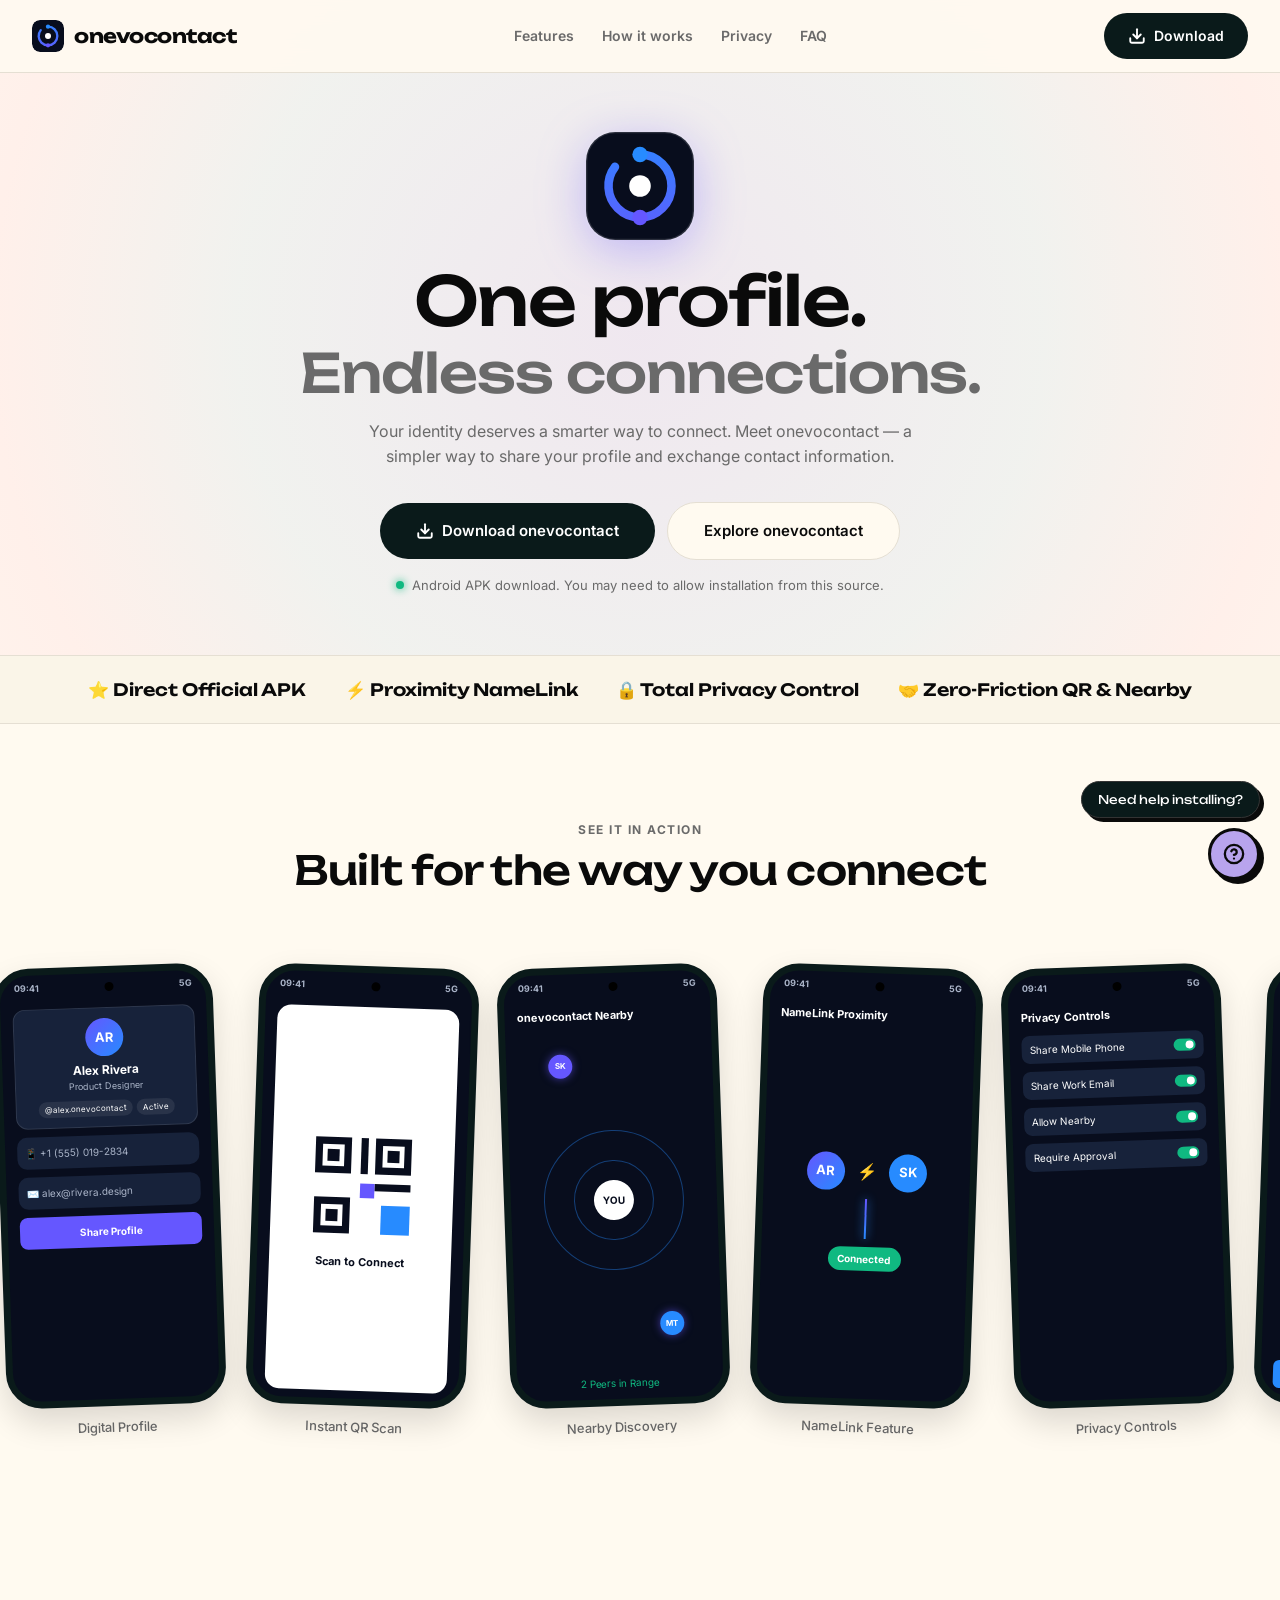
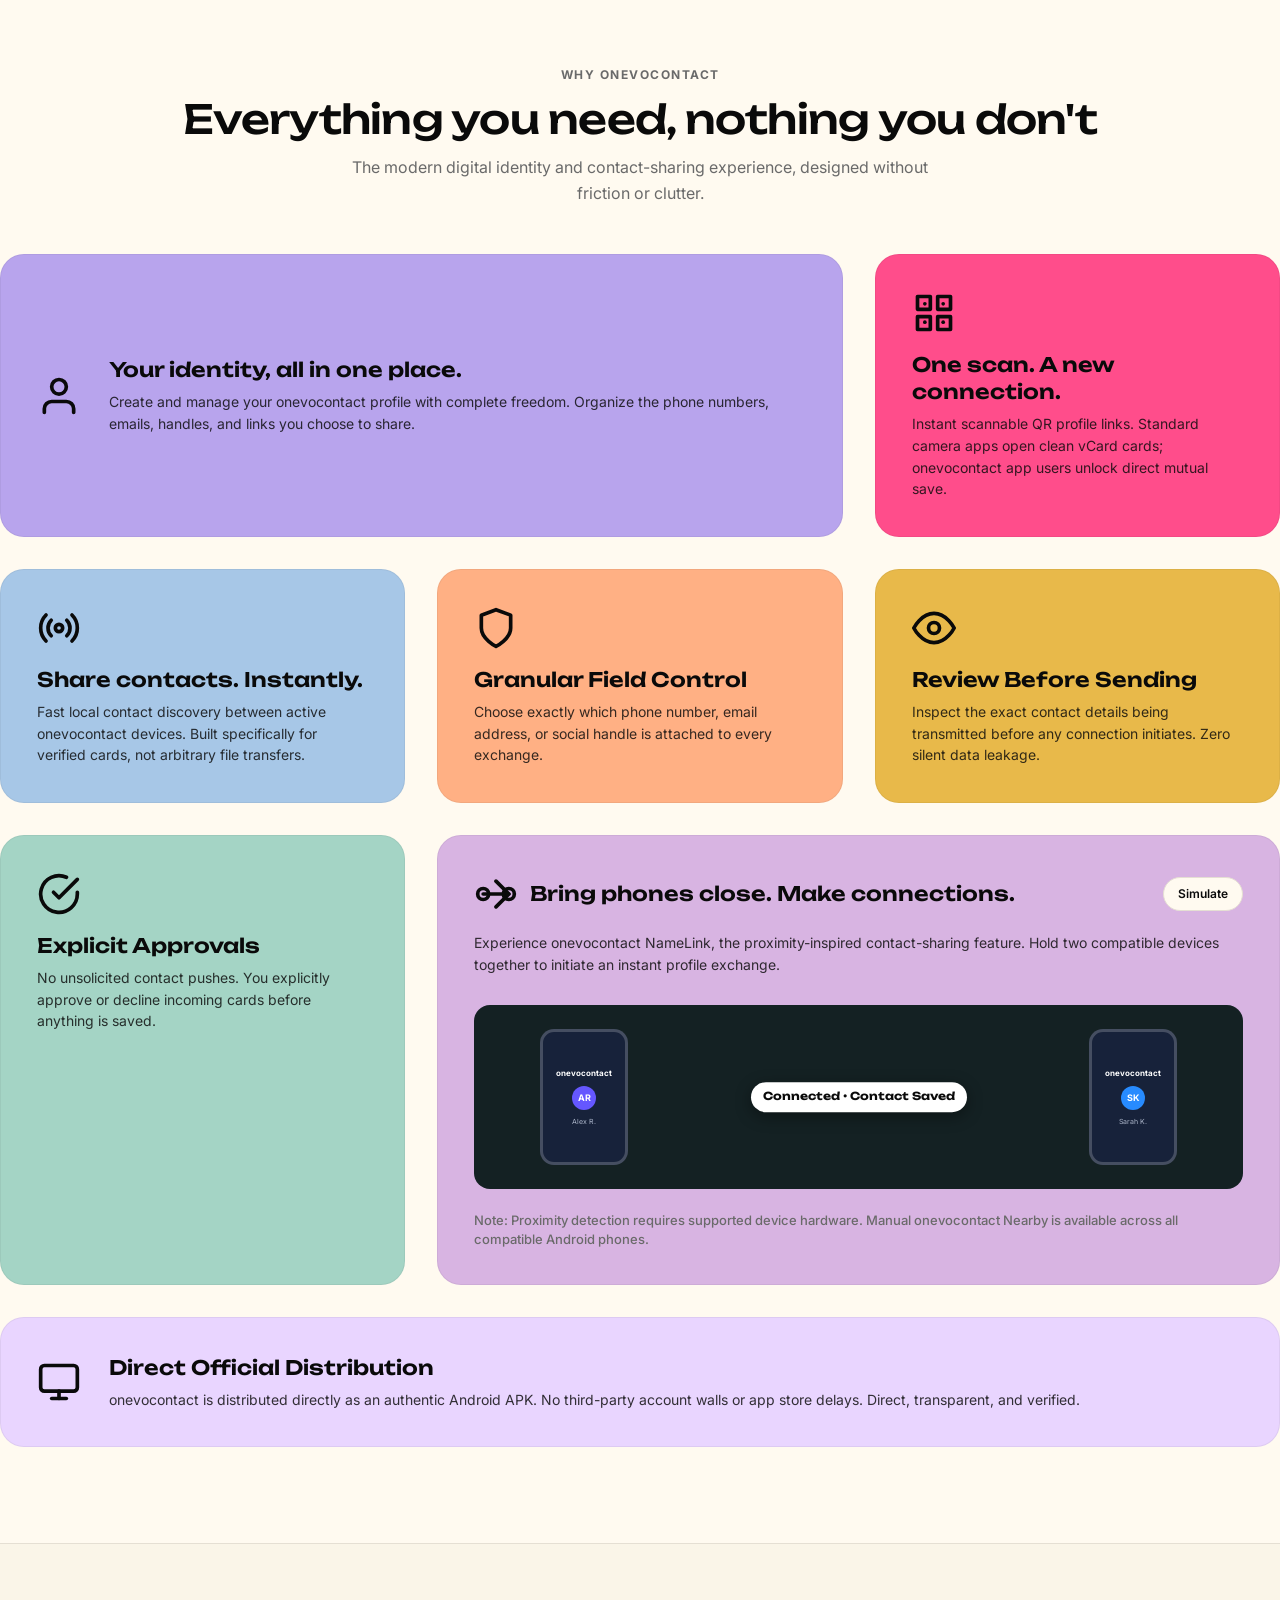
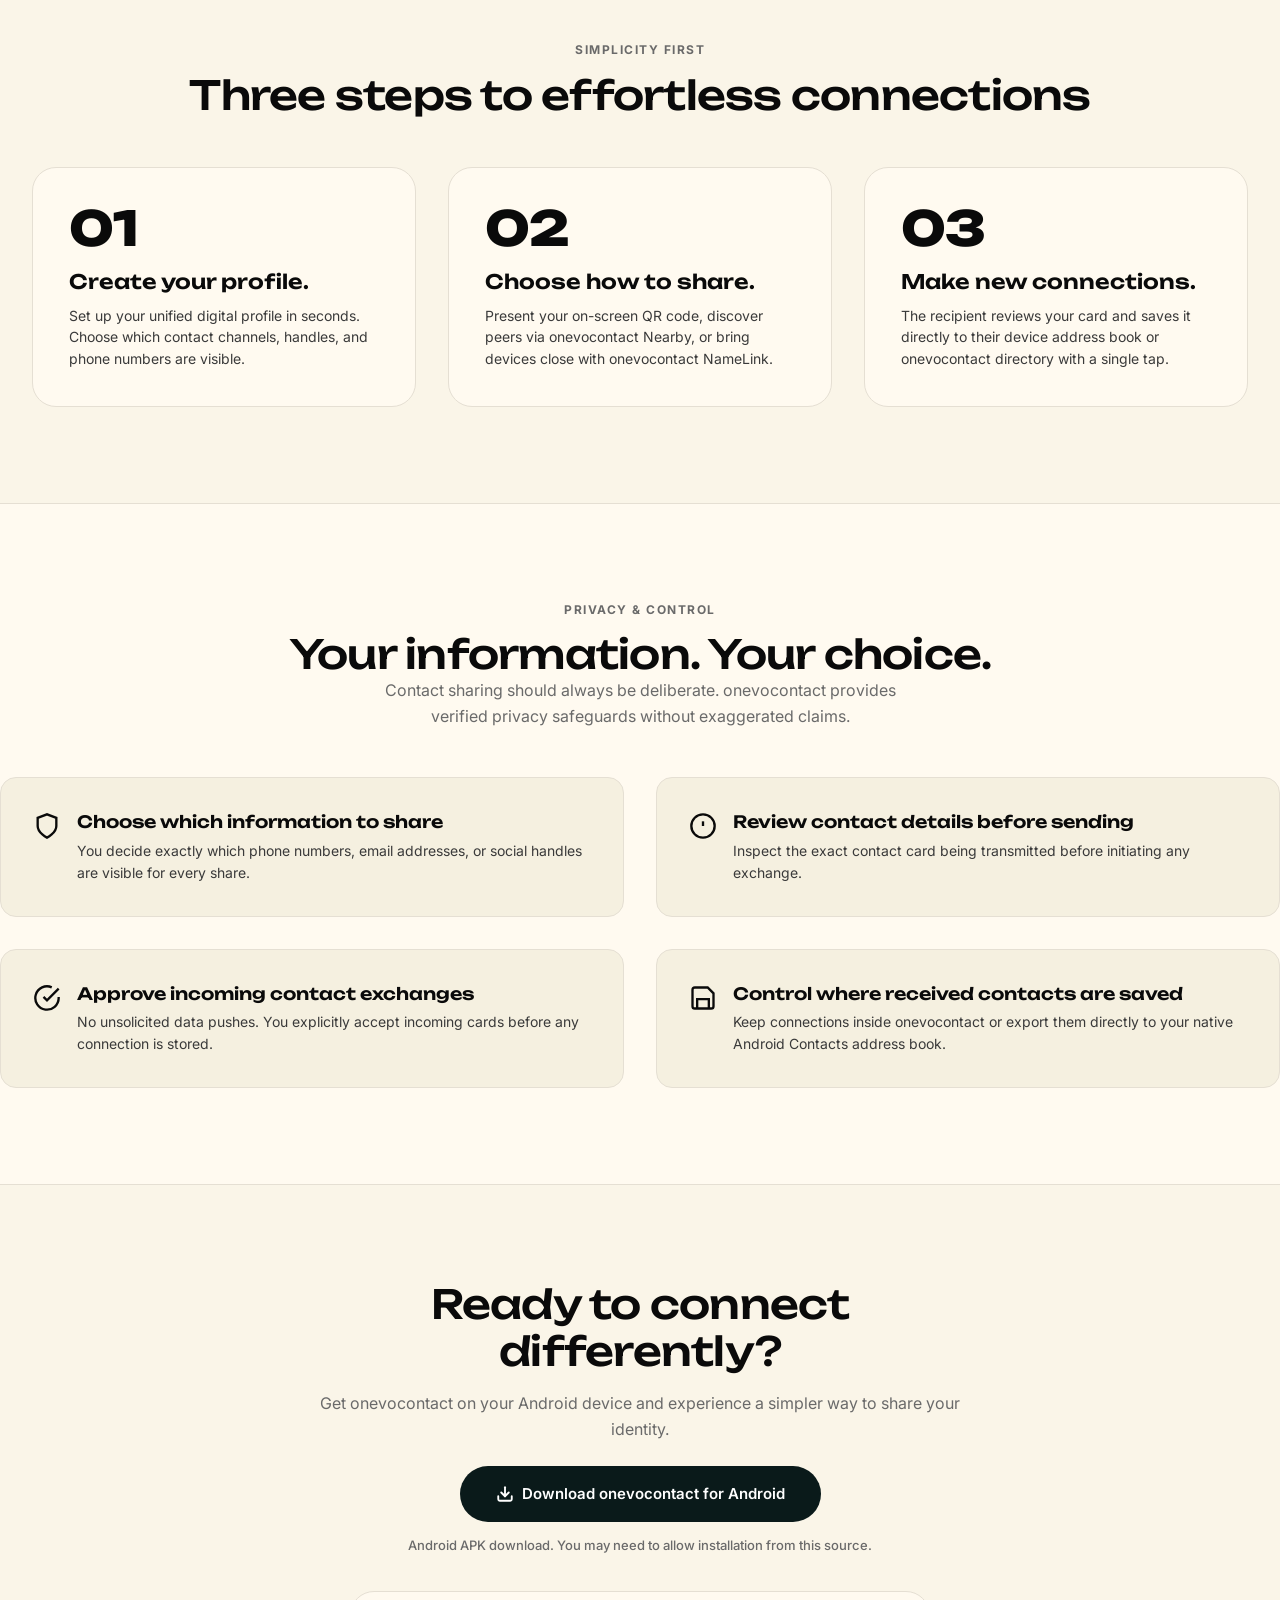
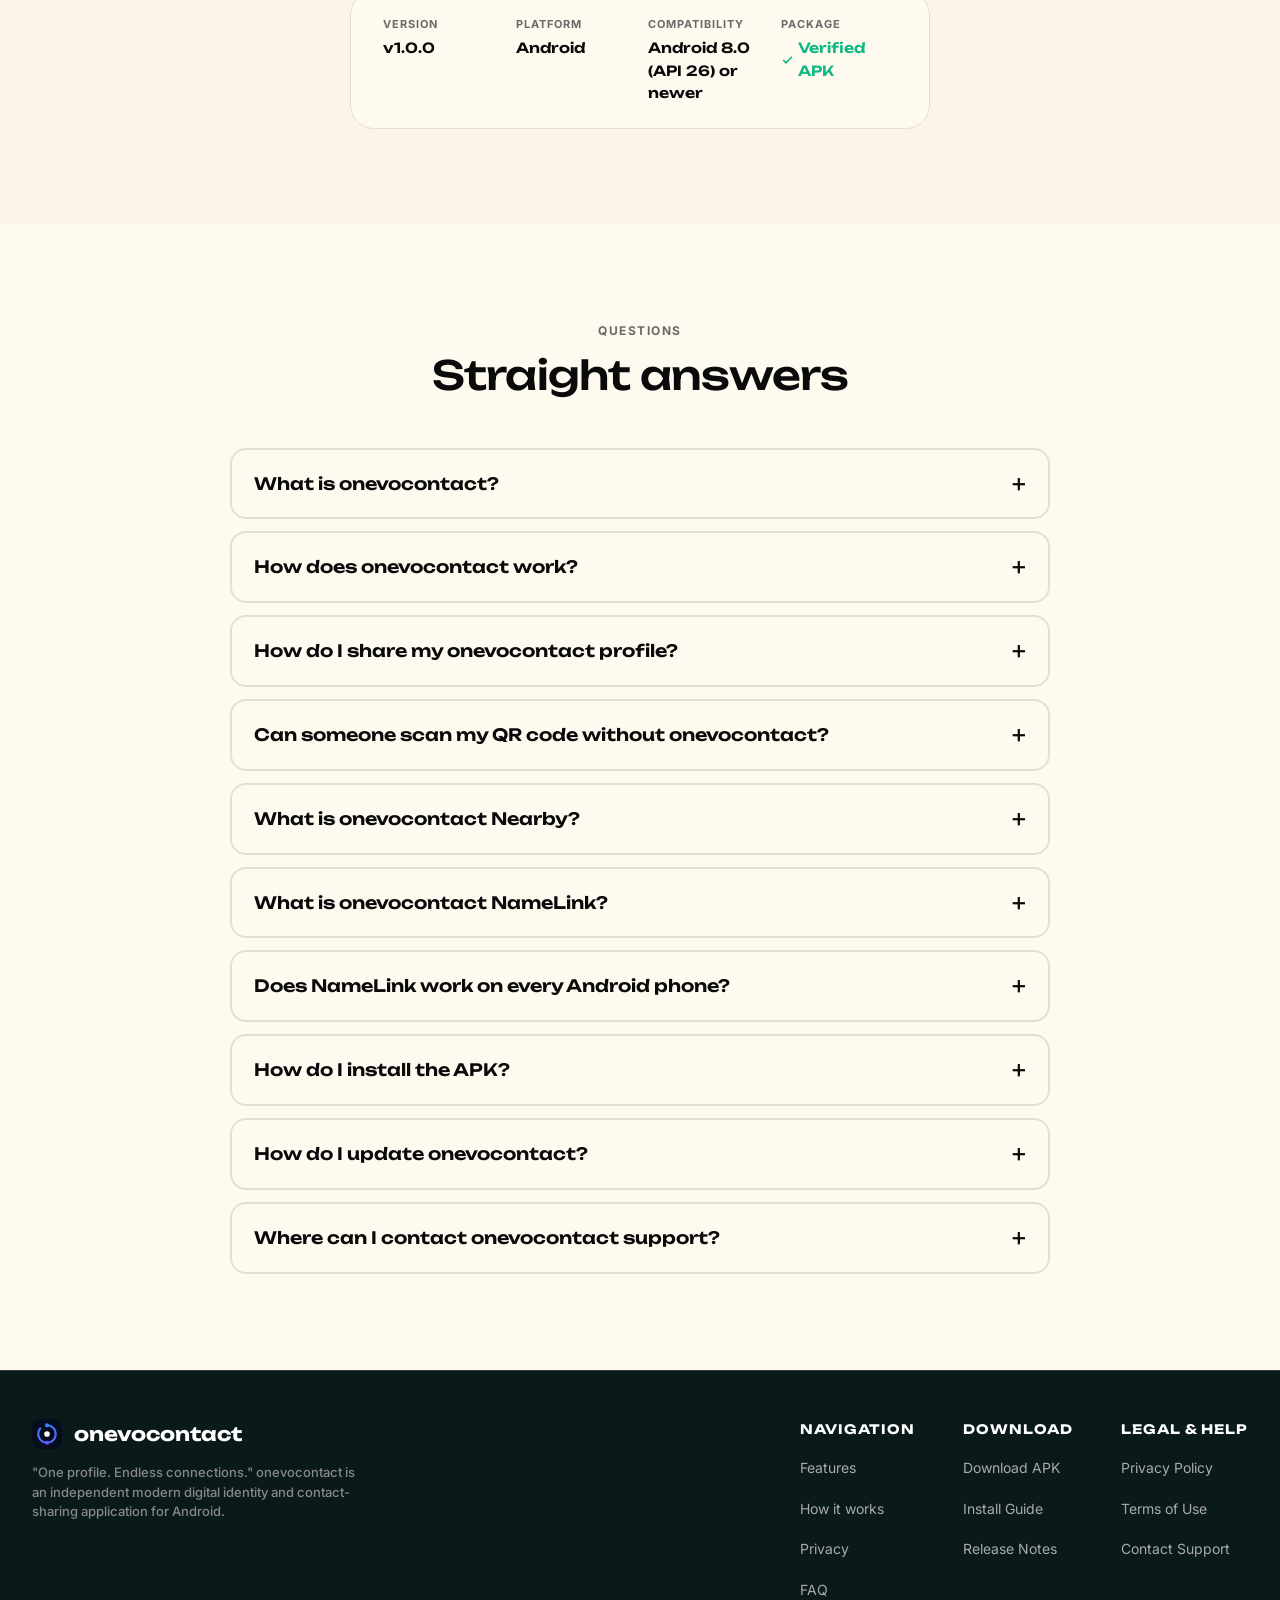
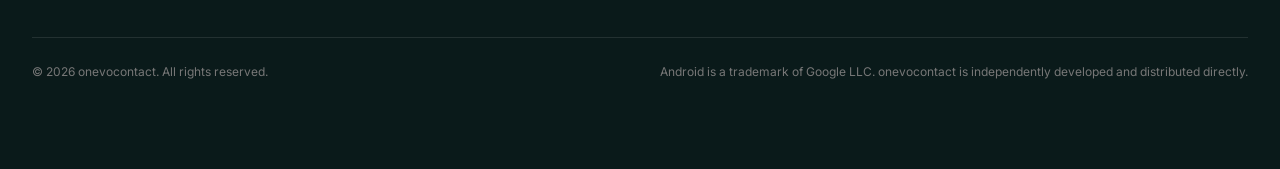
==== commit 80a5f05c: "Update print statement from 'Hello' to 'Goodbye'" ====
--- a/index.html
+++ b/index.html
@@ -6,24 +6,24 @@
   <meta http-equiv="X-UA-Compatible" content="ie=edge">
 
   <!-- Primary SEO Metadata -->
-  <title>ONEVO — One profile. Endless connections. | Official Public Launch</title>
-  <meta name="description" content="ONEVO makes digital identity and contact sharing simpler, faster and more convenient on Android. Download the official direct APK release.">
-  <link rel="canonical" href="https://onevo.app/">
+  <title>onevocontact — One profile. Endless connections. | Official Public Launch</title>
+  <meta name="description" content="onevocontact makes digital identity and contact sharing simpler, faster and more convenient on Android. Download the official direct APK release.">
+  <link rel="canonical" href="https://onevocontact.app/">
   <meta name="robots" content="index, follow">
 
   <!-- Open Graph / Facebook -->
   <meta property="og:type" content="website">
-  <meta property="og:url" content="https://onevo.app/">
-  <meta property="og:title" content="ONEVO — One profile. Endless connections.">
+  <meta property="og:url" content="https://onevocontact.app/">
+  <meta property="og:title" content="onevocontact — One profile. Endless connections.">
   <meta property="og:description" content="A simpler, faster way to share your profile and exchange contact information on Android.">
-  <meta property="og:image" content="https://onevo.app/assets/images/og-image.svg">
+  <meta property="og:image" content="https://onevocontact.app/assets/images/og-image.svg">
 
   <!-- Twitter Card -->
   <meta name="twitter:card" content="summary_large_image">
-  <meta name="twitter:url" content="https://onevo.app/">
-  <meta name="twitter:title" content="ONEVO — One profile. Endless connections.">
+  <meta name="twitter:url" content="https://onevocontact.app/">
+  <meta name="twitter:title" content="onevocontact — One profile. Endless connections.">
   <meta name="twitter:description" content="A simpler, faster way to share your profile and exchange contact information on Android.">
-  <meta name="twitter:image" content="https://onevo.app/assets/images/og-image.svg">
+  <meta name="twitter:image" content="https://onevocontact.app/assets/images/og-image.svg">
 
   <!-- Favicon (Inline data-URI fallback + external icons) -->
   <link rel="icon" type="image/svg+xml" href="data:image/svg+xml,%3Csvg xmlns='http://www.w3.org/2000/svg' viewBox='0 0 48 48'%3E%3Cdefs%3E%3ClinearGradient id='g' x1='4' y1='44' x2='44' y2='4' gradientUnits='userSpaceOnUse'%3E%3Cstop offset='0%25' stop-color='%236557FF'/%3E%3Cstop offset='100%25' stop-color='%23278BFF'/%3E%3C/linearGradient%3E%3C/defs%3E%3Crect width='48' height='48' rx='12' fill='%23080D1D'/%3E%3Ccircle cx='24' cy='24' r='14' stroke='url(%23g)' stroke-width='3.5' stroke-linecap='round' stroke-dasharray='64 12' transform='rotate(-45 24 24)' fill='none'/%3E%3Ccircle cx='24' cy='10' r='3.2' fill='%23278BFF'/%3E%3Ccircle cx='24' cy='38' r='3.2' fill='%236557FF'/%3E%3Ccircle cx='24' cy='24' r='4.5' fill='%23FFFFFF'/%3E%3C/svg%3E">
@@ -41,11 +41,11 @@
   {
     "@context": "https://schema.org",
     "@type": "SoftwareApplication",
-    "name": "ONEVO",
+    "name": "onevocontact",
     "operatingSystem": "Android",
     "applicationCategory": "CommunicationApplication",
-    "description": "ONEVO makes digital identity and contact sharing simpler, faster and more convenient on Android.",
-    "downloadUrl": "https://github.com/sonusapien/ONEVO/releases/download/v1.0.0/release.apk",
+    "description": "onevocontact makes digital identity and contact sharing simpler, faster and more convenient on Android.",
+    "downloadUrl": "https://github.com/sonusapien/onevocontactcontact/releases/download/v1.0.0/release.apk",
     "offers": {
       "@type": "Offer",
       "price": "0",
@@ -64,7 +64,7 @@
        ====================================================================== -->
   <nav id="navbar">
     <div class="container nav-inner">
-      <a href="#" class="nav-logo display-font" aria-label="ONEVO Home">
+      <a href="#" class="nav-logo display-font" aria-label="onevocontact Home">
         <svg class="nav-logo-svg" xmlns="http://www.w3.org/2000/svg" viewBox="0 0 48 48" fill="none" aria-hidden="true" focusable="false">
           <defs>
             <linearGradient id="nav-logo-grad" x1="4" y1="44" x2="44" y2="4" gradientUnits="userSpaceOnUse">
@@ -78,7 +78,7 @@
           <circle cx="24" cy="38" r="3.2" fill="#6557FF"/>
           <circle cx="24" cy="24" r="4.5" fill="#FFFFFF"/>
         </svg>
-        <span>ONEVO</span>
+        <span>onevocontact</span>
       </a>
 
       <ul class="nav-center-links">
@@ -89,7 +89,7 @@
       </ul>
 
       <div class="nav-right-actions">
-        <a href="https://github.com/sonusapien/ONEVO/releases/download/v1.0.0/release.apk" download="ONEVO.apk" class="btn btn-primary ripple btn-download" data-download-apk>
+        <a href="https://github.com/sonusapien/onevocontactcontact/releases/download/v1.0.0/release.apk" download="onevocontact.apk" class="btn btn-primary ripple btn-download" data-download-apk>
           <svg xmlns="http://www.w3.org/2000/svg" viewBox="0 0 24 24" fill="none" stroke="currentColor" stroke-width="2.5" stroke-linecap="round" stroke-linejoin="round">
             <path d="M21 15v4a2 2 0 0 1-2 2H5a2 2 0 0 1-2-2v-4"></path>
             <polyline points="7 10 12 15 17 10"></polyline>
@@ -113,8 +113,8 @@
     <a href="#how-it-works" class="nav-link">How it works</a>
     <a href="#privacy" class="nav-link">Privacy</a>
     <a href="#faq" class="nav-link">FAQ</a>
-    <a href="https://github.com/sonusapien/ONEVO/releases/download/v1.0.0/release.apk" download="ONEVO.apk" class="btn btn-primary ripple btn-download" data-download-apk>
-      <span>Download ONEVO APK</span>
+    <a href="https://github.com/sonusapien/onevocontactcontact/releases/download/v1.0.0/release.apk" download="onevocontact.apk" class="btn btn-primary ripple btn-download" data-download-apk>
+      <span>Download onevocontact APK</span>
     </a>
   </div>
 
@@ -123,7 +123,7 @@
          HERO SECTION (ROTATING AMBIENT AURA & FLOATING EMBLEM)
          ==================================================================== -->
     <header class="hero container">
-      <svg class="hero-logo-svg reveal" xmlns="http://www.w3.org/2000/svg" viewBox="0 0 48 48" fill="none" aria-label="ONEVO Emblem" role="img">
+      <svg class="hero-logo-svg reveal" xmlns="http://www.w3.org/2000/svg" viewBox="0 0 48 48" fill="none" aria-label="onevocontact Emblem" role="img">
         <defs>
           <linearGradient id="hero-logo-grad" x1="4" y1="44" x2="44" y2="4" gradientUnits="userSpaceOnUse">
             <stop offset="0%" stop-color="#6557FF" />
@@ -143,22 +143,22 @@
       </h1>
 
       <p class="hero-sub body-md reveal">
-        Your identity deserves a smarter way to connect. Meet ONEVO — a simpler way to share your profile and exchange contact information.
+        Your identity deserves a smarter way to connect. Meet onevocontact — a simpler way to share your profile and exchange contact information.
       </p>
 
       <div class="hero-ctas reveal">
         <!-- Critical Primary Download CTA -->
-        <a href="https://github.com/sonusapien/onevocontact/releases/download/v1.0.0/release.apk" download="ONEVO.apk" class="btn btn-primary btn-large ripple btn-download" data-download-apk>
+        <a href="https://github.com/sonusapien/onevocontactcontact/releases/download/v1.0.0/release.apk" download="onevocontact.apk" class="btn btn-primary btn-large ripple btn-download" data-download-apk>
           <svg xmlns="http://www.w3.org/2000/svg" viewBox="0 0 24 24" fill="none" stroke="currentColor" stroke-width="2.5" stroke-linecap="round" stroke-linejoin="round">
             <path d="M21 15v4a2 2 0 0 1-2 2H5a2 2 0 0 1-2-2v-4"></path>
             <polyline points="7 10 12 15 17 10"></polyline>
             <line x1="12" y1="15" x2="12" y2="3"></line>
           </svg>
-          <span>Download ONEVO</span>
+          <span>Download onevocontact</span>
         </a>
 
         <a href="#features" class="btn btn-secondary btn-large ripple">
-          <span>Explore ONEVO</span>
+          <span>Explore onevocontact</span>
         </a>
       </div>
 
@@ -202,7 +202,7 @@
                   <div class="screen-name">Alex Rivera</div>
                   <div class="screen-role">Product Designer</div>
                   <div class="screen-chip-row">
-                    <span class="screen-chip">@alex.onevo</span>
+                    <span class="screen-chip">@alex.onevocontact</span>
                     <span class="screen-chip">Active</span>
                   </div>
                 </div>
@@ -251,7 +251,7 @@
             <div class="phone-mockup">
               <div class="phone-bar"><span>09:41</span><div class="phone-punch"></div><span>5G</span></div>
               <div class="phone-screen-body">
-                <div style="font-size:11px; font-weight:700; color:#fff;">ONEVO Nearby</div>
+                <div style="font-size:11px; font-weight:700; color:#fff;">onevocontact Nearby</div>
                 <div class="screen-nearby-wrap">
                   <div class="screen-radar-circle" style="width: 140px; height: 140px;"></div>
                   <div class="screen-radar-circle" style="width: 80px; height: 80px;"></div>
@@ -326,7 +326,7 @@
                   <div class="screen-avatar">AR</div>
                   <div class="screen-name">Alex Rivera</div>
                   <div class="screen-role">Product Designer</div>
-                  <div class="screen-chip-row"><span class="screen-chip">@alex.onevo</span><span class="screen-chip">Active</span></div>
+                  <div class="screen-chip-row"><span class="screen-chip">@alex.onevocontact</span><span class="screen-chip">Active</span></div>
                 </div>
                 <div style="background:#17223A; border-radius:10px; padding:8px; font-size:10px; color:#AAB4C8;">📱 +1 (555) 019-2834</div>
                 <div style="background:#17223A; border-radius:10px; padding:8px; font-size:10px; color:#AAB4C8;">✉️ alex@rivera.design</div>
@@ -365,7 +365,7 @@
             <div class="phone-mockup">
               <div class="phone-bar"><span>09:41</span><div class="phone-punch"></div><span>5G</span></div>
               <div class="phone-screen-body">
-                <div style="font-size:11px; font-weight:700; color:#fff;">ONEVO Nearby</div>
+                <div style="font-size:11px; font-weight:700; color:#fff;">onevocontact Nearby</div>
                 <div class="screen-nearby-wrap">
                   <div class="screen-radar-circle" style="width: 140px; height: 140px;"></div>
                   <div class="screen-radar-circle" style="width: 80px; height: 80px;"></div>
@@ -434,7 +434,7 @@
          ==================================================================== -->
     <section class="features container" id="features">
       <div class="features-header reveal">
-        <p class="caption-uppercase" style="margin-bottom: var(--space-sm);">WHY ONEVO</p>
+        <p class="caption-uppercase" style="margin-bottom: var(--space-sm);">WHY onevocontact</p>
         <h2 class="display-md" style="margin-bottom: var(--space-sm);">Everything you need, nothing you don't</h2>
         <p class="body-md" style="color: var(--muted); max-width: 580px; margin: 0 auto;">
           The modern digital identity and contact-sharing experience, designed without friction or clutter.
@@ -451,7 +451,7 @@
           <div class="feature-content">
             <h3 class="title-md">Your identity, all in one place.</h3>
             <p class="body-sm feature-body">
-              Create and manage your ONEVO profile with complete freedom. Organize the phone numbers, emails, handles, and links you choose to share.
+              Create and manage your onevocontact profile with complete freedom. Organize the phone numbers, emails, handles, and links you choose to share.
             </p>
           </div>
         </div>
@@ -468,12 +468,12 @@
           <div class="feature-content">
             <h3 class="title-md">One scan. A new connection.</h3>
             <p class="body-sm feature-body">
-              Instant scannable QR profile links. Standard camera apps open clean vCard cards; ONEVO app users unlock direct mutual save.
+              Instant scannable QR profile links. Standard camera apps open clean vCard cards; onevocontact app users unlock direct mutual save.
             </p>
           </div>
         </div>
 
-        <!-- Bento 3: ONEVO Nearby (Feature C) -->
+        <!-- Bento 3: onevocontact Nearby (Feature C) -->
         <div class="feature-card feature-card-3 reveal">
           <svg class="feature-icon-svg" xmlns="http://www.w3.org/2000/svg" viewBox="0 0 24 24" fill="none" stroke="currentColor" stroke-width="2" stroke-linecap="round" stroke-linejoin="round">
             <circle cx="12" cy="12" r="2"></circle>
@@ -482,7 +482,7 @@
           <div class="feature-content">
             <h3 class="title-md">Share contacts. Instantly.</h3>
             <p class="body-sm feature-body">
-              Fast local contact discovery between active ONEVO devices. Built specifically for verified cards, not arbitrary file transfers.
+              Fast local contact discovery between active onevocontact devices. Built specifically for verified cards, not arbitrary file transfers.
             </p>
           </div>
         </div>
@@ -528,7 +528,7 @@
           </div>
         </div>
 
-        <!-- Bento 7: ONEVO NameLink (Feature D - Signature Innovation) -->
+        <!-- Bento 7: onevocontact NameLink (Feature D - Signature Innovation) -->
         <div class="feature-card feature-card-7 col-span-2 reveal">
           <div class="nl-card-header">
             <div class="nl-card-title-group">
@@ -546,13 +546,13 @@
           </div>
 
           <p class="body-sm feature-body">
-            Experience ONEVO NameLink, the proximity-inspired contact-sharing feature. Hold two compatible devices together to initiate an instant profile exchange.
+            Experience onevocontact NameLink, the proximity-inspired contact-sharing feature. Hold two compatible devices together to initiate an instant profile exchange.
           </p>
 
           <!-- Interactive NameLink Demonstration Stage -->
           <div class="namelink-mini-stage">
             <div class="nl-mini-phone left">
-              <span style="font-size:8px; font-weight:700;">ONEVO</span>
+              <span style="font-size:8px; font-weight:700;">onevocontact</span>
               <div style="width:24px; height:24px; border-radius:50%; background:#6557FF; margin:6px auto; font-size:9px; font-weight:700; display:flex; align-items:center; justify-content:center;">AR</div>
               <span style="font-size:7px; color:#AAB4C8;">Alex R.</span>
             </div>
@@ -566,14 +566,14 @@
             </div>
 
             <div class="nl-mini-phone right">
-              <span style="font-size:8px; font-weight:700;">ONEVO</span>
+              <span style="font-size:8px; font-weight:700;">onevocontact</span>
               <div style="width:24px; height:24px; border-radius:50%; background:#278BFF; margin:6px auto; font-size:9px; font-weight:700; display:flex; align-items:center; justify-content:center;">SK</div>
               <span style="font-size:7px; color:#AAB4C8;">Sarah K.</span>
             </div>
           </div>
 
           <p class="caption" style="margin-top: 6px;">
-            Note: Proximity detection requires supported device hardware. Manual ONEVO Nearby is available across all compatible Android phones.
+            Note: Proximity detection requires supported device hardware. Manual onevocontact Nearby is available across all compatible Android phones.
           </p>
         </div>
 
@@ -587,7 +587,7 @@
           <div class="feature-content">
             <h3 class="title-md">Direct Official Distribution</h3>
             <p class="body-sm feature-body">
-              ONEVO is distributed directly as an authentic Android APK. No third-party account walls or app store delays. Direct, transparent, and verified.
+              onevocontact is distributed directly as an authentic Android APK. No third-party account walls or app store delays. Direct, transparent, and verified.
             </p>
           </div>
         </div>
@@ -617,7 +617,7 @@
             <div class="step-digit">02</div>
             <h3 class="title-md">Choose how to share.</h3>
             <p class="body-sm">
-              Present your on-screen QR code, discover peers via ONEVO Nearby, or bring devices close with ONEVO NameLink.
+              Present your on-screen QR code, discover peers via onevocontact Nearby, or bring devices close with onevocontact NameLink.
             </p>
           </div>
 
@@ -625,7 +625,7 @@
             <div class="step-digit">03</div>
             <h3 class="title-md">Make new connections.</h3>
             <p class="body-sm">
-              The recipient reviews your card and saves it directly to their device address book or ONEVO directory with a single tap.
+              The recipient reviews your card and saves it directly to their device address book or onevocontact directory with a single tap.
             </p>
           </div>
         </div>
@@ -640,7 +640,7 @@
         <p class="caption-uppercase" style="margin-bottom: var(--space-sm);">PRIVACY &amp; CONTROL</p>
         <h2 class="display-md">Your information. Your choice.</h2>
         <p class="body-md" style="color: var(--muted); max-width: 540px; margin: 0 auto;">
-          Contact sharing should always be deliberate. ONEVO provides verified privacy safeguards without exaggerated claims.
+          Contact sharing should always be deliberate. onevocontact provides verified privacy safeguards without exaggerated claims.
         </p>
       </div>
 
@@ -673,7 +673,7 @@
           <svg viewBox="0 0 24 24" fill="none" stroke="currentColor" stroke-width="2"><path d="M19 21H5a2 2 0 0 1-2-2V5a2 2 0 0 1 2-2h11l5 5v11a2 2 0 0 1-2 2z"></path><polyline points="17 21 17 13 7 13 7 21"></polyline></svg>
           <div>
             <h3 class="title-sm" style="margin-bottom: 6px;">Control where received contacts are saved</h3>
-            <p class="body-sm">Keep connections inside ONEVO or export them directly to your native Android Contacts address book.</p>
+            <p class="body-sm">Keep connections inside onevocontact or export them directly to your native Android Contacts address book.</p>
           </div>
         </div>
       </div>
@@ -685,16 +685,16 @@
     <section class="download-section" id="download">
       <div class="container download-wrap">
         <h2 class="display-md reveal">Ready to connect differently?</h2>
-        <p class="body-md reveal">Get ONEVO on your Android device and experience a simpler way to share your identity.</p>
+        <p class="body-md reveal">Get onevocontact on your Android device and experience a simpler way to share your identity.</p>
 
         <!-- Primary Download Button -->
-        <a href="https://github.com/sonusapien/ONEVO/releases/download/v1.0.0/release.apk" download="ONEVO.apk" class="btn btn-primary btn-large ripple btn-download reveal" data-download-apk>
+        <a href="https://github.com/sonusapien/onevocontactcontact/releases/download/v1.0.0/release.apk" download="onevocontact.apk" class="btn btn-primary btn-large ripple btn-download reveal" data-download-apk>
           <svg xmlns="http://www.w3.org/2000/svg" viewBox="0 0 24 24" fill="none" stroke="currentColor" stroke-width="2.5" stroke-linecap="round" stroke-linejoin="round">
             <path d="M21 15v4a2 2 0 0 1-2 2H5a2 2 0 0 1-2-2v-4"></path>
             <polyline points="7 10 12 15 17 10"></polyline>
             <line x1="12" y1="15" x2="12" y2="3"></line>
           </svg>
-          <span>Download ONEVO for Android</span>
+          <span>Download onevocontact for Android</span>
         </a>
 
         <p class="caption reveal" style="margin-top: 14px;">
@@ -743,66 +743,66 @@
         <!-- FAQ 1 -->
         <div class="faq-item reveal">
           <div class="faq-question">
-            <h3 class="title-sm">What is ONEVO?</h3>
+            <h3 class="title-sm">What is onevocontact?</h3>
             <span class="faq-icon">+</span>
           </div>
           <div class="faq-answer">
-            <p class="body-md">ONEVO is a modern Android application designed to make digital identity and contact sharing simpler, faster, and more convenient. It lets you create a unified digital profile, share it via QR codes, and connect with peers through nearby sharing and proximity interactions.</p>
+            <p class="body-md">onevocontact is a modern Android application designed to make digital identity and contact sharing simpler, faster, and more convenient. It lets you create a unified digital profile, share it via QR codes, and connect with peers through nearby sharing and proximity interactions.</p>
           </div>
         </div>
 
         <!-- FAQ 2 -->
         <div class="faq-item reveal">
           <div class="faq-question">
-            <h3 class="title-sm">How does ONEVO work?</h3>
+            <h3 class="title-sm">How does onevocontact work?</h3>
             <span class="faq-icon">+</span>
           </div>
           <div class="faq-answer">
-            <p class="body-md">After installing ONEVO, you set up your profile with the contact methods you wish to make available (such as phone numbers, emails, and social handles). You can then share your profile instantly using a dynamic QR code, broadcast via ONEVO Nearby, or initiate a proximity-based connection.</p>
+            <p class="body-md">After installing onevocontact, you set up your profile with the contact methods you wish to make available (such as phone numbers, emails, and social handles). You can then share your profile instantly using a dynamic QR code, broadcast via onevocontact Nearby, or initiate a proximity-based connection.</p>
           </div>
         </div>
 
         <!-- FAQ 3 -->
         <div class="faq-item reveal">
           <div class="faq-question">
-            <h3 class="title-sm">How do I share my ONEVO profile?</h3>
+            <h3 class="title-sm">How do I share my onevocontact profile?</h3>
             <span class="faq-icon">+</span>
           </div>
           <div class="faq-answer">
-            <p class="body-md">You can share your profile in three ways: by displaying your personal ONEVO QR code for the other person to scan with their camera, by initiating an exchange with users discovered in ONEVO Nearby, or by holding compatible phones together with ONEVO NameLink.</p>
+            <p class="body-md">You can share your profile in three ways: by displaying your personal onevocontact QR code for the other person to scan with their camera, by initiating an exchange with users discovered in onevocontact Nearby, or by holding compatible phones together with onevocontact NameLink.</p>
           </div>
         </div>
 
         <!-- FAQ 4 -->
         <div class="faq-item reveal">
           <div class="faq-question">
-            <h3 class="title-sm">Can someone scan my QR code without ONEVO?</h3>
+            <h3 class="title-sm">Can someone scan my QR code without onevocontact?</h3>
             <span class="faq-icon">+</span>
           </div>
           <div class="faq-answer">
-            <p class="body-md">Yes. When someone scans your ONEVO QR code using a standard smartphone camera or QR scanner, it opens your compatible contact card (standard vCard/web profile) so they can save your details directly into their device's address book without needing the app installed. Fellow ONEVO users unlock a direct mutual save inside the app.</p>
+            <p class="body-md">Yes. When someone scans your onevocontact QR code using a standard smartphone camera or QR scanner, it opens your compatible contact card (standard vCard/web profile) so they can save your details directly into their device's address book without needing the app installed. Fellow onevocontact users unlock a direct mutual save inside the app.</p>
           </div>
         </div>
 
         <!-- FAQ 5 -->
         <div class="faq-item reveal">
           <div class="faq-question">
-            <h3 class="title-sm">What is ONEVO Nearby?</h3>
+            <h3 class="title-sm">What is onevocontact Nearby?</h3>
             <span class="faq-icon">+</span>
           </div>
           <div class="faq-answer">
-            <p class="body-md">ONEVO Nearby is a local contact discovery feature that lets you find other ONEVO users in your immediate surroundings (for example, in a meeting room or networking hall) and exchange profile cards directly upon mutual approval. It is built specifically for contact cards and does not perform arbitrary file transfers.</p>
+            <p class="body-md">onevocontact Nearby is a local contact discovery feature that lets you find other onevocontact users in your immediate surroundings (for example, in a meeting room or networking hall) and exchange profile cards directly upon mutual approval. It is built specifically for contact cards and does not perform arbitrary file transfers.</p>
           </div>
         </div>
 
         <!-- FAQ 6 -->
         <div class="faq-item reveal">
           <div class="faq-question">
-            <h3 class="title-sm">What is ONEVO NameLink?</h3>
+            <h3 class="title-sm">What is onevocontact NameLink?</h3>
             <span class="faq-icon">+</span>
           </div>
           <div class="faq-answer">
-            <p class="body-md">ONEVO NameLink is our signature proximity-inspired contact-sharing feature. By bringing two supported Android phones close together, NameLink detects the nearby interaction and initiates a seamless, elegant profile exchange with visual confirmation.</p>
+            <p class="body-md">onevocontact NameLink is our signature proximity-inspired contact-sharing feature. By bringing two supported Android phones close together, NameLink detects the nearby interaction and initiates a seamless, elegant profile exchange with visual confirmation.</p>
           </div>
         </div>
 
@@ -813,7 +813,7 @@
             <span class="faq-icon">+</span>
           </div>
           <div class="faq-answer">
-            <p class="body-md">Automatic proximity detection requires compatible device hardware and sensors. On devices without dedicated proximity hardware, manual ONEVO Nearby and QR sharing provide dependable, zero-friction alternatives available across all compatible Android phones.</p>
+            <p class="body-md">Automatic proximity detection requires compatible device hardware and sensors. On devices without dedicated proximity hardware, manual onevocontact Nearby and QR sharing provide dependable, zero-friction alternatives available across all compatible Android phones.</p>
           </div>
         </div>
 
@@ -824,29 +824,29 @@
             <span class="faq-icon">+</span>
           </div>
           <div class="faq-answer">
-            <p class="body-md">Download the APK using the "Download ONEVO" button. Once downloaded, tap the notification or open your Downloads folder to run the APK. If prompted by Android, grant permission to allow installation from your browser. Follow the on-screen prompts to complete the installation.</p>
+            <p class="body-md">Download the APK using the "Download onevocontact" button. Once downloaded, tap the notification or open your Downloads folder to run the APK. If prompted by Android, grant permission to allow installation from your browser. Follow the on-screen prompts to complete the installation.</p>
           </div>
         </div>
 
         <!-- FAQ 9 -->
         <div class="faq-item reveal">
           <div class="faq-question">
-            <h3 class="title-sm">How do I update ONEVO?</h3>
+            <h3 class="title-sm">How do I update onevocontact?</h3>
             <span class="faq-icon">+</span>
           </div>
           <div class="faq-answer">
-            <p class="body-md">Whenever a new release is published, download the updated APK directly from this official website and install it. Android will update the existing ONEVO application seamlessly while preserving your profile and saved contacts.</p>
+            <p class="body-md">Whenever a new release is published, download the updated APK directly from this official website and install it. Android will update the existing onevocontact application seamlessly while preserving your profile and saved contacts.</p>
           </div>
         </div>
 
         <!-- FAQ 10 -->
         <div class="faq-item reveal">
           <div class="faq-question">
-            <h3 class="title-sm">Where can I contact ONEVO support?</h3>
+            <h3 class="title-sm">Where can I contact onevocontact support?</h3>
             <span class="faq-icon">+</span>
           </div>
           <div class="faq-answer">
-            <p class="body-md">You can reach the official ONEVO support team via email at <a href="mailto:support@onevo.app" style="color:var(--ink); text-decoration:underline;">support@onevo.app</a>. Our team is available to assist with inquiries, bug reports, and feedback.</p>
+            <p class="body-md">You can reach the official onevocontact support team via email at <a href="mailto:support@onevocontact.app" style="color:var(--ink); text-decoration:underline;">support@onevocontact.app</a>. Our team is available to assist with inquiries, bug reports, and feedback.</p>
           </div>
         </div>
       </div>
@@ -874,10 +874,10 @@
               <circle cx="24" cy="38" r="3.2" fill="#6557FF"/>
               <circle cx="24" cy="24" r="4.5" fill="#FFFFFF"/>
             </svg>
-            <span>ONEVO</span>
+            <span>onevocontact</span>
           </div>
           <div class="footer-disclaimer caption">
-            "One profile. Endless connections." ONEVO is an independent modern digital identity and contact-sharing application for Android.
+            "One profile. Endless connections." onevocontact is an independent modern digital identity and contact-sharing application for Android.
           </div>
         </div>
 
@@ -892,7 +892,7 @@
 
           <div class="footer-column">
             <div class="footer-column-title display-font">Download</div>
-            <a href="https://github.com/sonusapien/ONEVO/releases/download/v1.0.0/release.apk" download="ONEVO.apk" class="footer-link btn-download" data-download-apk>Download APK</a>
+            <a href="https://github.com/sonusapien/onevocontactcontact/releases/download/v1.0.0/release.apk" download="onevocontact.apk" class="footer-link btn-download" data-download-apk>Download APK</a>
             <a href="#" class="footer-link" data-open-modal="modal-install-guide">Install Guide</a>
             <a href="#download" class="footer-link">Release Notes</a>
           </div>
@@ -901,14 +901,14 @@
             <div class="footer-column-title display-font">Legal &amp; Help</div>
             <a href="#" class="footer-link" data-open-modal="modal-privacy">Privacy Policy</a>
             <a href="#" class="footer-link" data-open-modal="modal-terms">Terms of Use</a>
-            <a href="mailto:support@onevo.app" class="footer-link">Contact Support</a>
+            <a href="mailto:support@onevocontact.app" class="footer-link">Contact Support</a>
           </div>
         </div>
       </div>
 
       <div class="footer-bottom-line">
-        <div>&copy; <span id="current-year">2026</span> ONEVO. All rights reserved.</div>
-        <div>Android is a trademark of Google LLC. ONEVO is independently developed and distributed directly.</div>
+        <div>&copy; <span id="current-year">2026</span> onevocontact. All rights reserved.</div>
+        <div>Android is a trademark of Google LLC. onevocontact is independently developed and distributed directly.</div>
       </div>
     </div>
   </footer>
@@ -934,18 +934,18 @@
   <div id="modal-privacy" class="modal-overlay" aria-hidden="true" role="dialog" aria-labelledby="modal-privacy-title">
     <div class="modal-window">
       <button class="modal-close-btn" aria-label="Close dialog" type="button">&times;</button>
-      <h3 id="modal-privacy-title" class="modal-title display-font title-md">ONEVO Privacy Policy</h3>
+      <h3 id="modal-privacy-title" class="modal-title display-font title-md">onevocontact Privacy Policy</h3>
       <div class="modal-body">
         <p><strong>Effective Date:</strong> Official Public Launch 2026</p>
-        <p>At ONEVO, your digital identity belongs to you. We design our contact-sharing tools to give you clear, transparent control over what information you choose to make available.</p>
+        <p>At onevocontact, your digital identity belongs to you. We design our contact-sharing tools to give you clear, transparent control over what information you choose to make available.</p>
         <h4>1. Information You Choose to Share</h4>
-        <p>ONEVO only transmits contact fields (such as phone numbers, email addresses, or profile handles) that you explicitly enable. You can inspect your active card before initiating any exchange.</p>
+        <p>onevocontact only transmits contact fields (such as phone numbers, email addresses, or profile handles) that you explicitly enable. You can inspect your active card before initiating any exchange.</p>
         <h4>2. Local Discovery &amp; Exchange</h4>
         <p>Nearby discovery and NameLink interactions require explicit confirmation on your device before contact information is transferred or stored. No unsolicited contact cards are pushed to your device without approval.</p>
         <h4>3. Device Storage &amp; Address Book</h4>
-        <p>Contacts received through ONEVO can be managed within the app or exported directly to your native Android Contacts provider at your discretion.</p>
+        <p>Contacts received through onevocontact can be managed within the app or exported directly to your native Android Contacts provider at your discretion.</p>
         <h4>4. Contact Support</h4>
-        <p>If you have questions regarding this privacy policy or your profile data, contact us at <a href="mailto:support@onevo.app">support@onevo.app</a>.</p>
+        <p>If you have questions regarding this privacy policy or your profile data, contact us at <a href="mailto:support@onevocontact.app">support@onevocontact.app</a>.</p>
       </div>
     </div>
   </div>
@@ -954,15 +954,15 @@
   <div id="modal-install-guide" class="modal-overlay" aria-hidden="true" role="dialog" aria-labelledby="modal-install-title">
     <div class="modal-window">
       <button class="modal-close-btn" aria-label="Close dialog" type="button">&times;</button>
-      <h3 id="modal-install-title" class="modal-title display-font title-md">How to Install ONEVO on Android</h3>
+      <h3 id="modal-install-title" class="modal-title display-font title-md">How to Install onevocontact on Android</h3>
       <div class="modal-body">
-        <p>Follow these quick steps to install the official ONEVO APK:</p>
+        <p>Follow these quick steps to install the official onevocontact APK:</p>
         <h4>Step 1: Download the APK</h4>
-        <p>Click any "Download ONEVO" button on this website to save <code>ONEVO.apk</code> to your device.</p>
+        <p>Click any "Download onevocontact" button on this website to save <code>onevocontact.apk</code> to your device.</p>
         <h4>Step 2: Allow Installation from this Source</h4>
         <p>When you open the downloaded file, Android may display a prompt asking for permission to install unknown apps from your browser. Tap <strong>Settings</strong> and toggle on <strong>"Allow from this source"</strong>.</p>
         <h4>Step 3: Confirm Installation</h4>
-        <p>Return to the installer and tap <strong>Install</strong>. Once completed, tap <strong>Open</strong> to launch ONEVO and set up your digital profile.</p>
+        <p>Return to the installer and tap <strong>Install</strong>. Once completed, tap <strong>Open</strong> to launch onevocontact and set up your digital profile.</p>
       </div>
     </div>
   </div>
@@ -973,11 +973,11 @@
       <button class="modal-close-btn" aria-label="Close dialog" type="button">&times;</button>
       <h3 id="modal-terms-title" class="modal-title display-font title-md">Terms of Use</h3>
       <div class="modal-body">
-        <p>By downloading or using ONEVO, you agree to these terms:</p>
+        <p>By downloading or using onevocontact, you agree to these terms:</p>
         <h4>1. Permitted Use</h4>
-        <p>ONEVO is provided for personal and professional digital profile and contact sharing. You agree not to use the service for spamming, harassment, or unauthorized collection of third-party contact data.</p>
+        <p>onevocontact is provided for personal and professional digital profile and contact sharing. You agree not to use the service for spamming, harassment, or unauthorized collection of third-party contact data.</p>
         <h4>2. Direct APK Distribution</h4>
-        <p>ONEVO is distributed directly by its official development team. Ensure you only download APK packages from official ONEVO domains.</p>
+        <p>onevocontact is distributed directly by its official development team. Ensure you only download APK packages from official onevocontact domains.</p>
         <h4>3. Software Updates</h4>
         <p>Features, proximity detection performance, and capabilities may vary based on your Android device hardware and system version.</p>
       </div>
@@ -988,3 +988,4 @@
   <script src="script.js"></script>
 </body>
 </html>
+
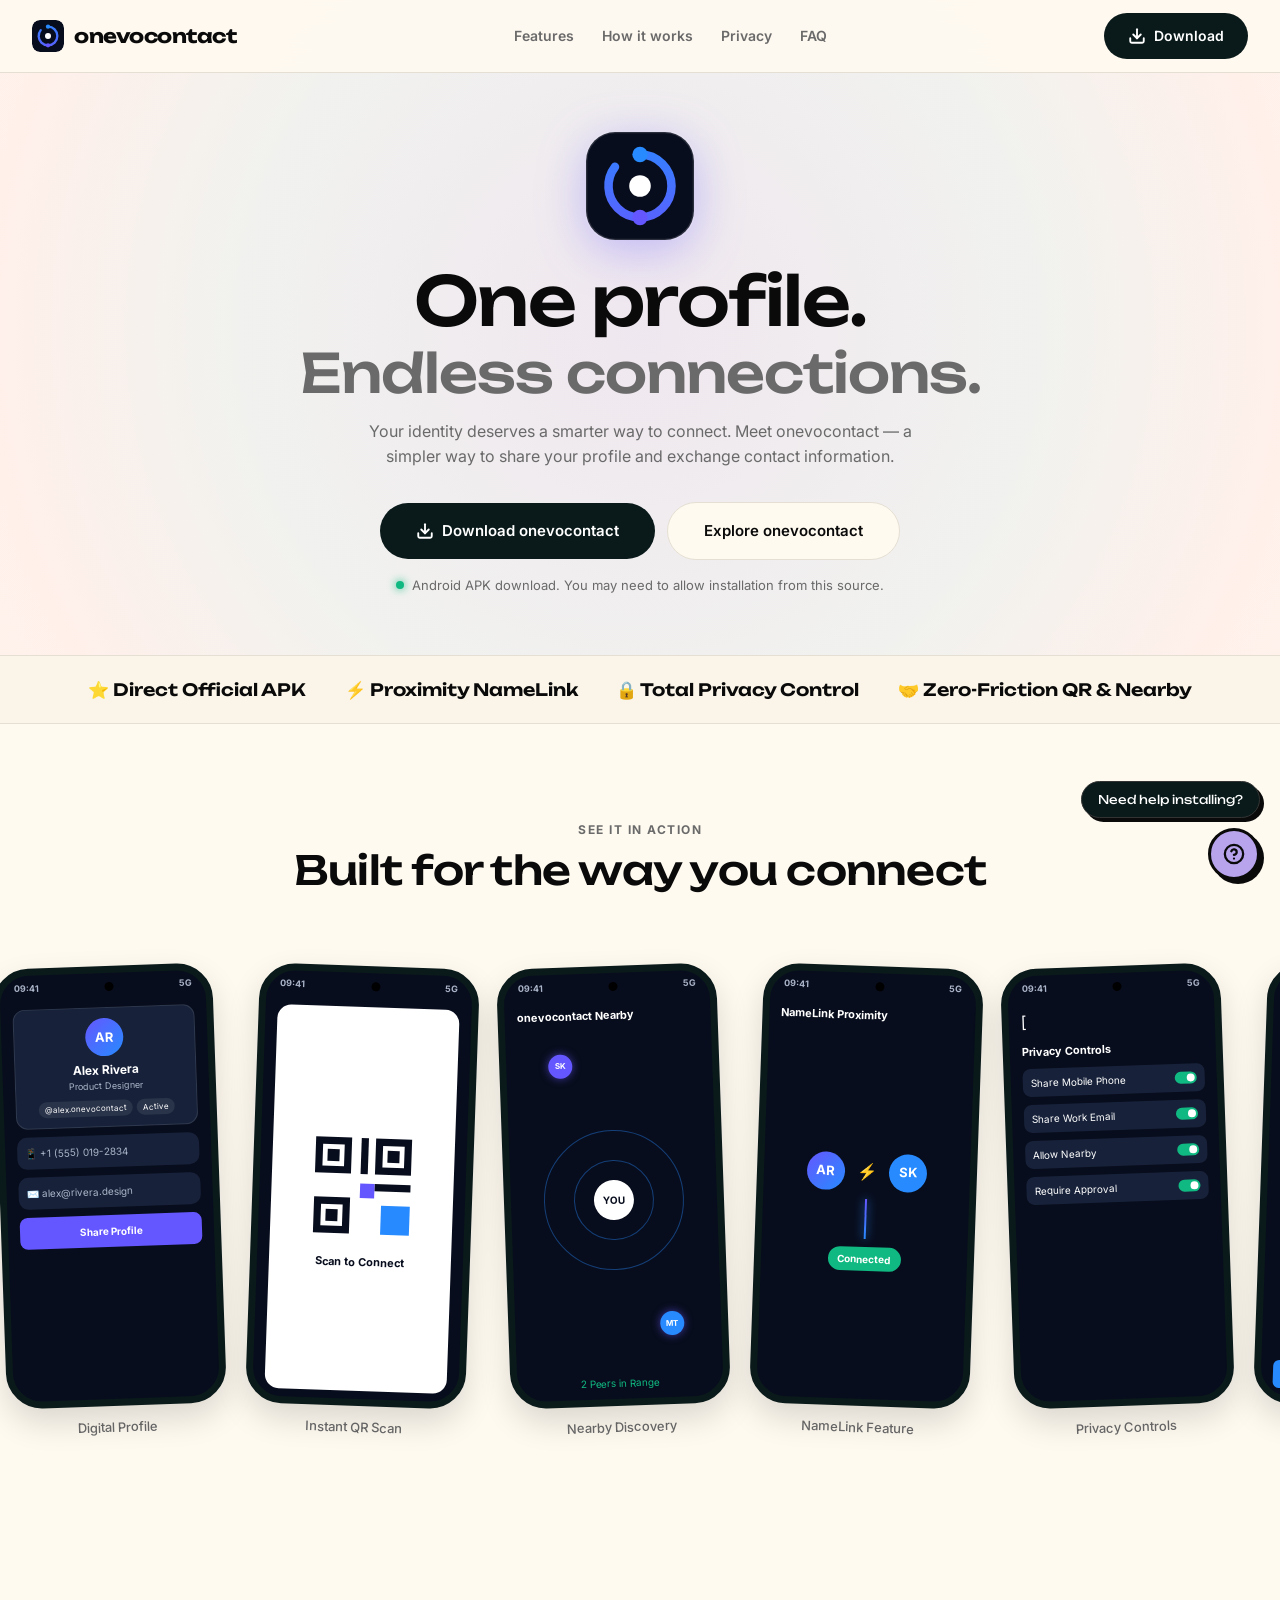
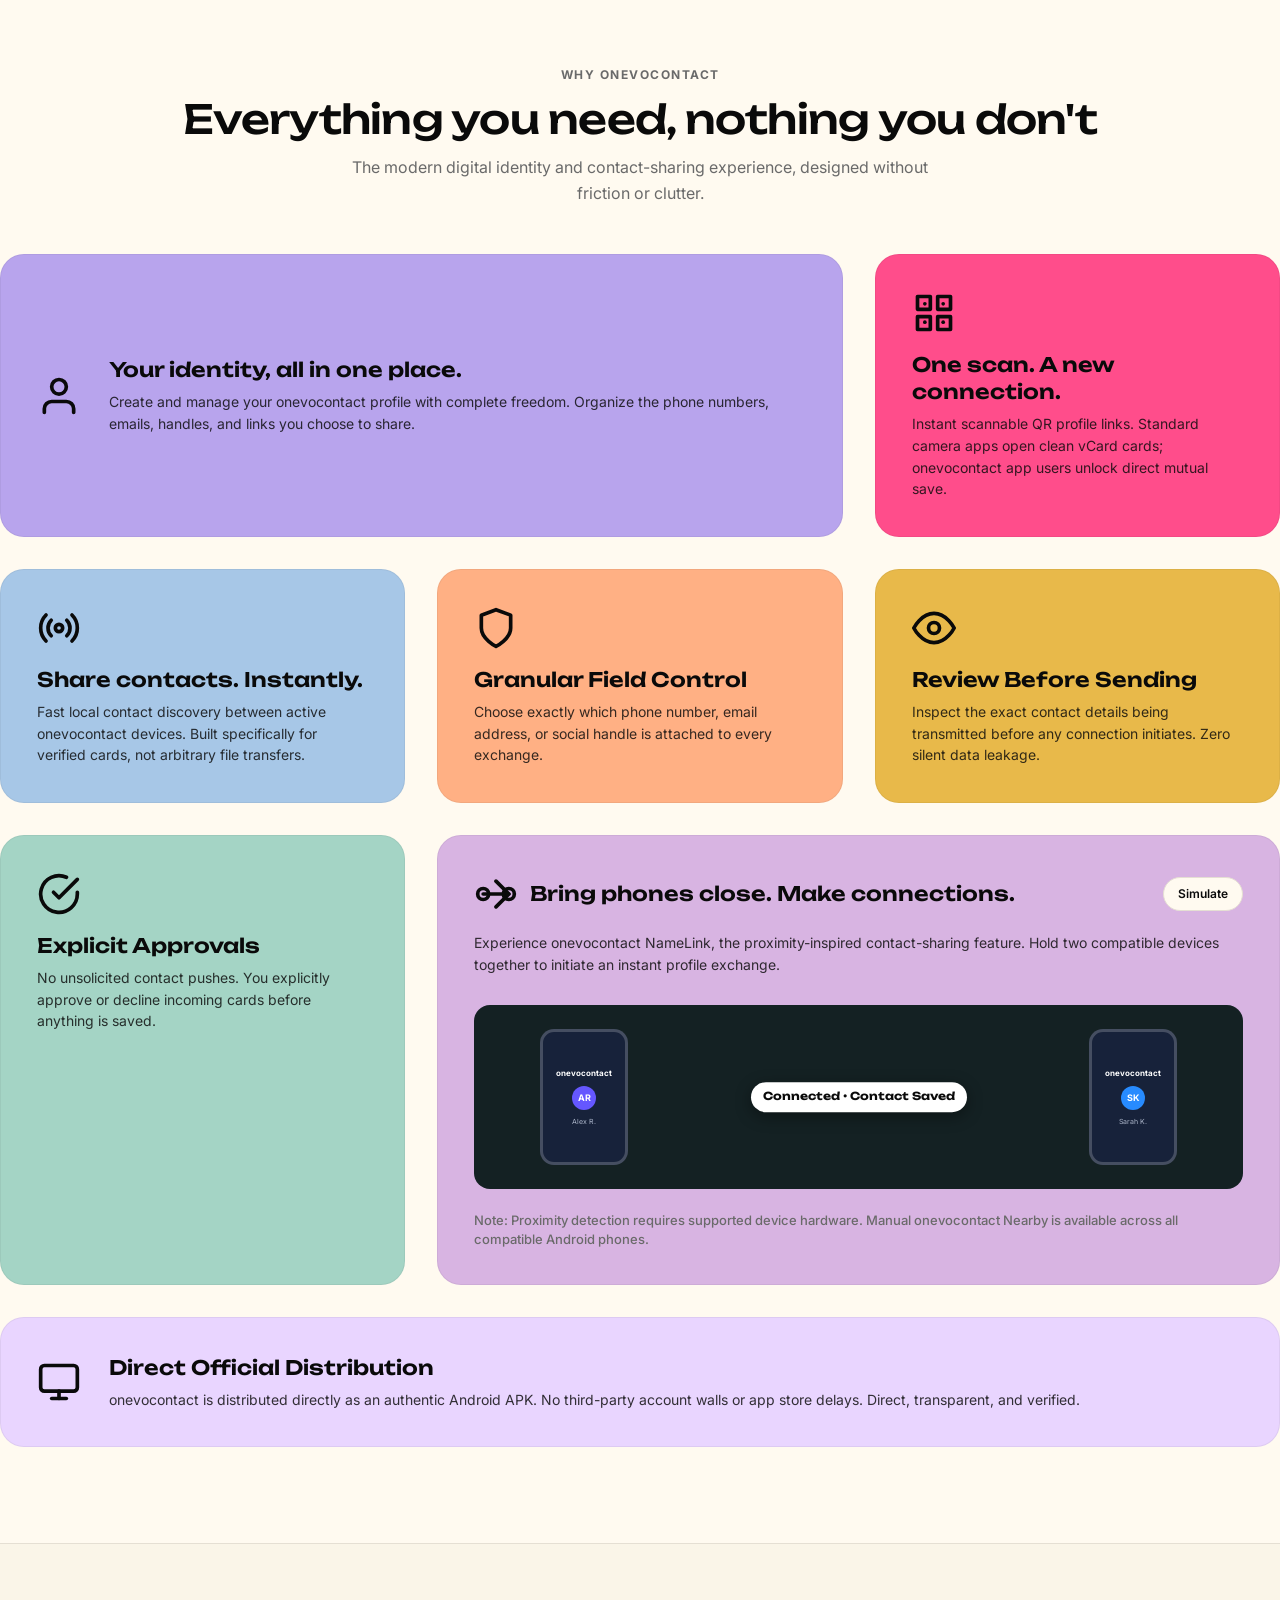
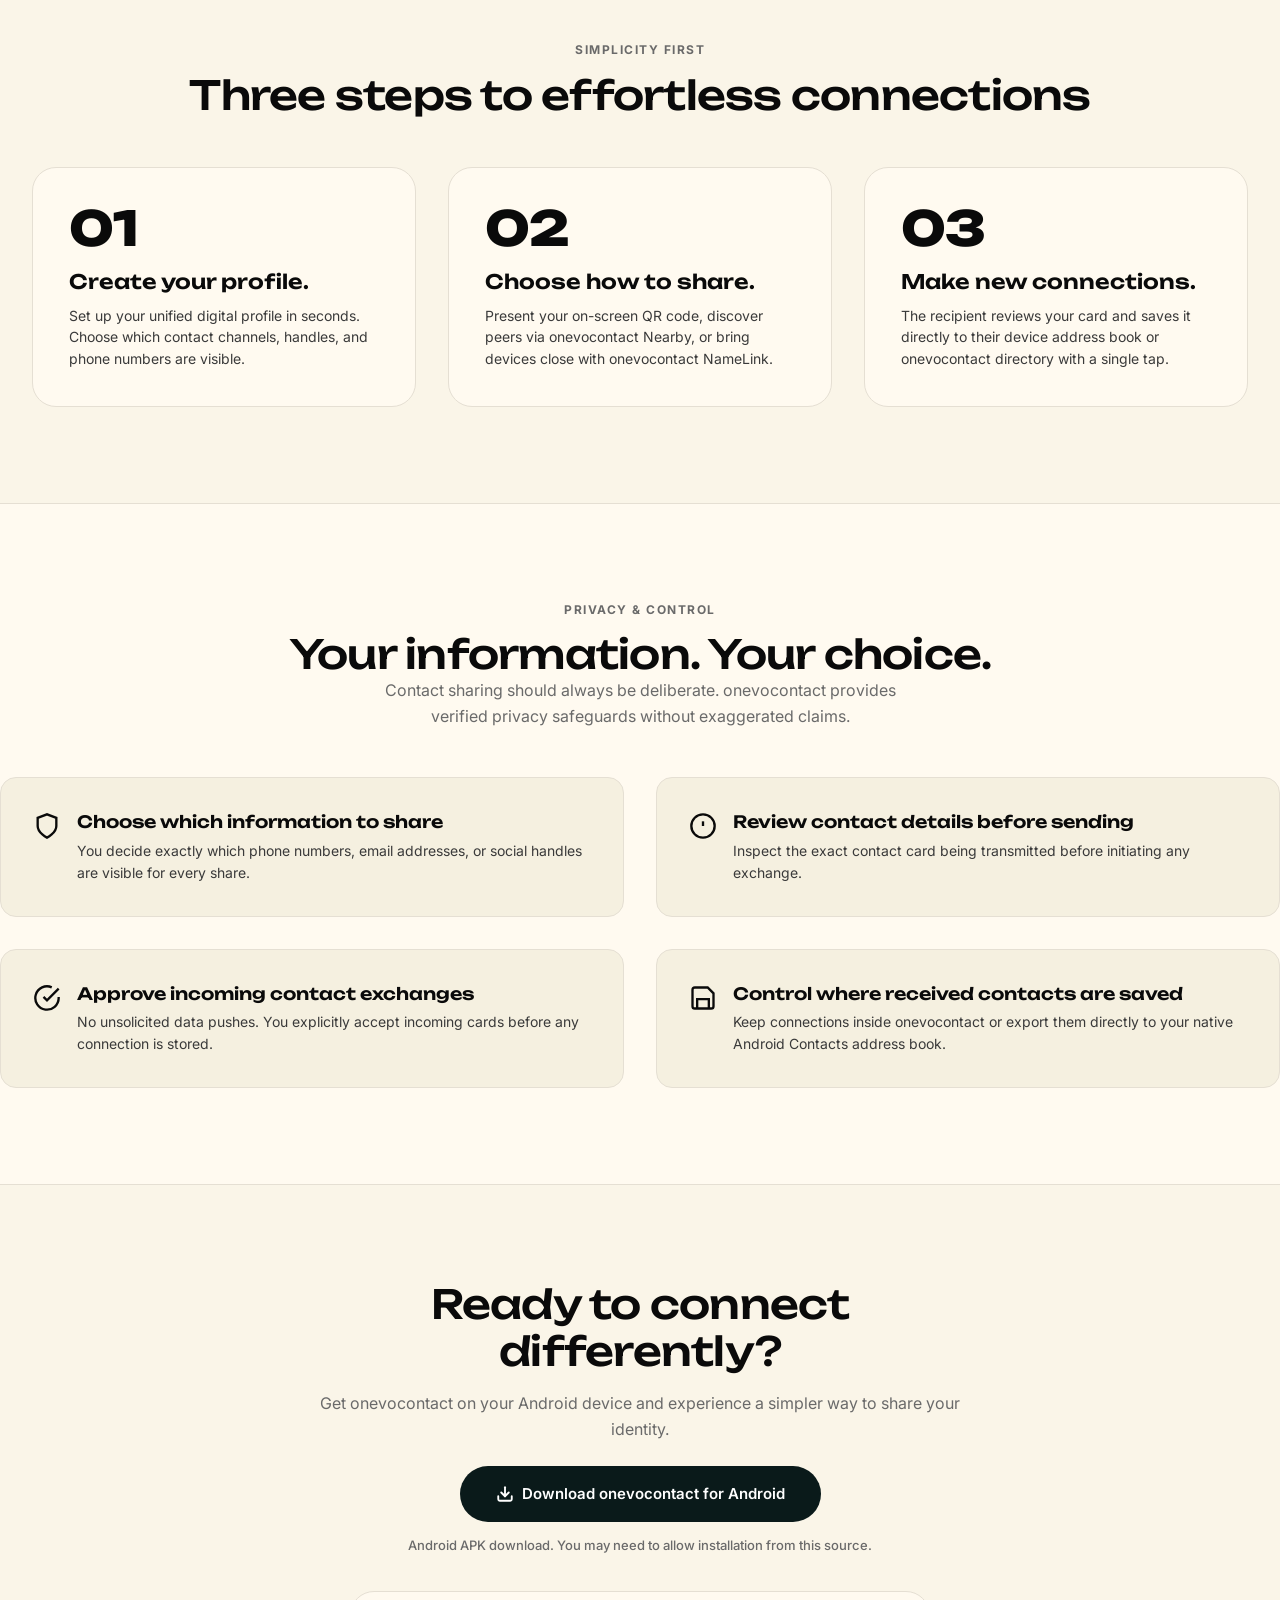
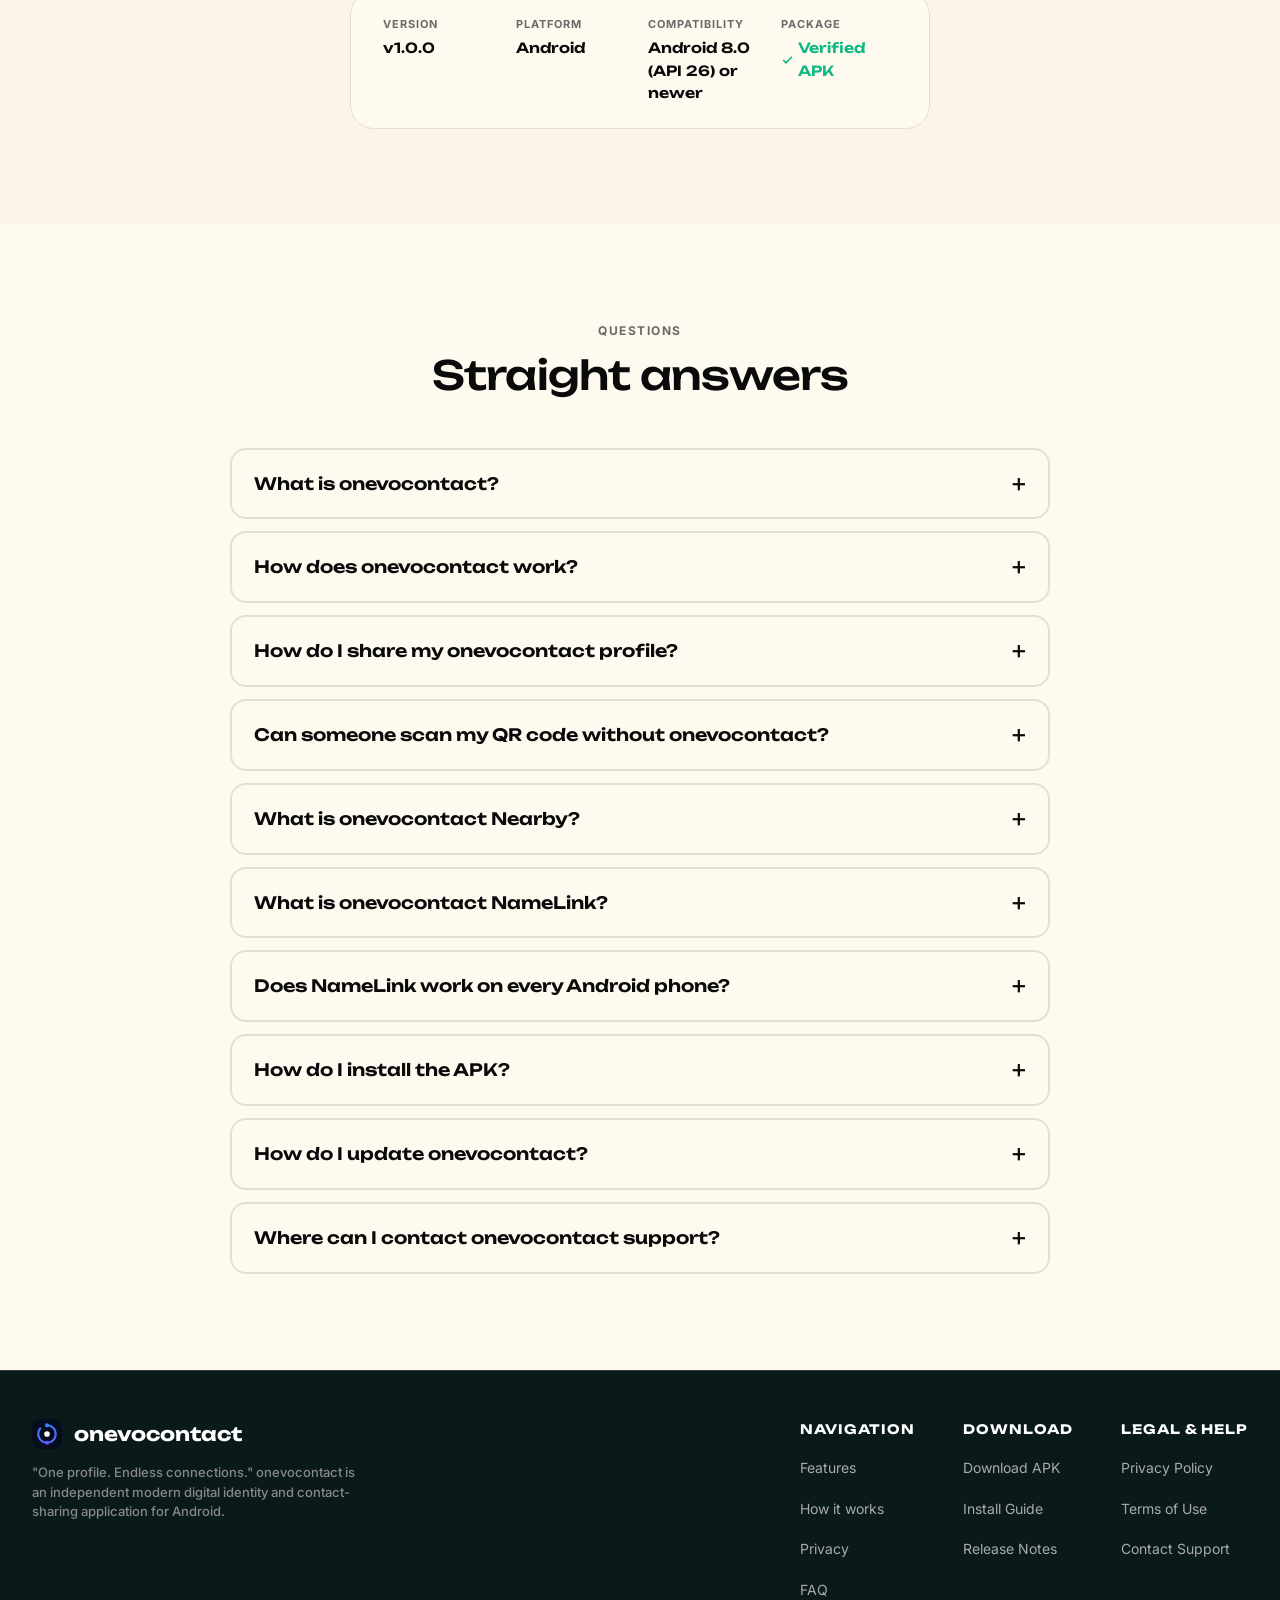
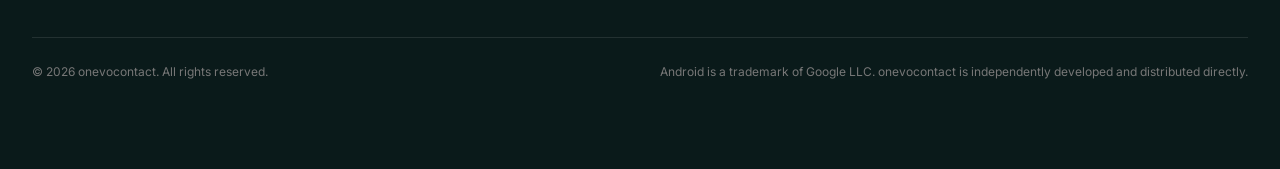
==== commit 3383a2ad: "Update index.html" ====
--- a/index.html
+++ b/index.html
@@ -45,7 +45,7 @@
     "operatingSystem": "Android",
     "applicationCategory": "CommunicationApplication",
     "description": "onevocontact makes digital identity and contact sharing simpler, faster and more convenient on Android.",
-    "downloadUrl": "https://github.com/sonusapien/onevocontactcontact/releases/download/v1.0.0/release.apk",
+    "downloadUrl": "https://github.com/sonusapien/onevocontactcontact/releases/download/v1.0.1/release.apk",
     "offers": {
       "@type": "Offer",
       "price": "0",
@@ -89,7 +89,7 @@
       </ul>
 
       <div class="nav-right-actions">
-        <a href="https://github.com/sonusapien/onevocontactcontact/releases/download/v1.0.0/release.apk" download="onevocontact.apk" class="btn btn-primary ripple btn-download" data-download-apk>
+        <a href="https://github.com/sonusapien/onevocontactcontact/releases/download/v1.0.1/release.apk" download="onevocontact.apk" class="btn btn-primary ripple btn-download" data-download-apk>
           <svg xmlns="http://www.w3.org/2000/svg" viewBox="0 0 24 24" fill="none" stroke="currentColor" stroke-width="2.5" stroke-linecap="round" stroke-linejoin="round">
             <path d="M21 15v4a2 2 0 0 1-2 2H5a2 2 0 0 1-2-2v-4"></path>
             <polyline points="7 10 12 15 17 10"></polyline>
@@ -113,7 +113,7 @@
     <a href="#how-it-works" class="nav-link">How it works</a>
     <a href="#privacy" class="nav-link">Privacy</a>
     <a href="#faq" class="nav-link">FAQ</a>
-    <a href="https://github.com/sonusapien/onevocontactcontact/releases/download/v1.0.0/release.apk" download="onevocontact.apk" class="btn btn-primary ripple btn-download" data-download-apk>
+    <a href="https://github.com/sonusapien/onevocontactcontact/releases/download/v1.0.1/release.apk" download="onevocontact.apk" class="btn btn-primary ripple btn-download" data-download-apk>
       <span>Download onevocontact APK</span>
     </a>
   </div>
@@ -148,7 +148,7 @@
 
       <div class="hero-ctas reveal">
         <!-- Critical Primary Download CTA -->
-        <a href="https://github.com/sonusapien/onevocontactcontact/releases/download/v1.0.0/release.apk" download="onevocontact.apk" class="btn btn-primary btn-large ripple btn-download" data-download-apk>
+        <a href="https://github.com/sonusapien/onevocontactcontact/releases/download/v1.0.1/release.apk" download="onevocontact.apk" class="btn btn-primary btn-large ripple btn-download" data-download-apk>
           <svg xmlns="http://www.w3.org/2000/svg" viewBox="0 0 24 24" fill="none" stroke="currentColor" stroke-width="2.5" stroke-linecap="round" stroke-linejoin="round">
             <path d="M21 15v4a2 2 0 0 1-2 2H5a2 2 0 0 1-2-2v-4"></path>
             <polyline points="7 10 12 15 17 10"></polyline>
@@ -289,7 +289,7 @@
           <div class="phone-mockup-wrapper">
             <div class="phone-mockup">
               <div class="phone-bar"><span>09:41</span><div class="phone-punch"></div><span>5G</span></div>
-              <div class="phone-screen-body">
+              <div class="phone-screen-body">[
                 <div style="font-size:11px; font-weight:700; color:#fff;">Privacy Controls</div>
                 <div class="screen-switch-row"><span>Share Mobile Phone</span><div class="screen-toggle"></div></div>
                 <div class="screen-switch-row"><span>Share Work Email</span><div class="screen-toggle"></div></div>
@@ -688,7 +688,7 @@
         <p class="body-md reveal">Get onevocontact on your Android device and experience a simpler way to share your identity.</p>
 
         <!-- Primary Download Button -->
-        <a href="https://github.com/sonusapien/onevocontactcontact/releases/download/v1.0.0/release.apk" download="onevocontact.apk" class="btn btn-primary btn-large ripple btn-download reveal" data-download-apk>
+        <a href="https://github.com/sonusapien/onevocontactcontact/releases/download/v1.0.1/release.apk" download="onevocontact.apk" class="btn btn-primary btn-large ripple btn-download reveal" data-download-apk>
           <svg xmlns="http://www.w3.org/2000/svg" viewBox="0 0 24 24" fill="none" stroke="currentColor" stroke-width="2.5" stroke-linecap="round" stroke-linejoin="round">
             <path d="M21 15v4a2 2 0 0 1-2 2H5a2 2 0 0 1-2-2v-4"></path>
             <polyline points="7 10 12 15 17 10"></polyline>
@@ -846,7 +846,7 @@
             <span class="faq-icon">+</span>
           </div>
           <div class="faq-answer">
-            <p class="body-md">You can reach the official onevocontact support team via email at <a href="mailto:support@onevocontact.app" style="color:var(--ink); text-decoration:underline;">support@onevocontact.app</a>. Our team is available to assist with inquiries, bug reports, and feedback.</p>
+            <p class="body-md">You can reach the official onevocontact support team via email at <a href="mailto:warriorsonu@gmail.com" style="color:var(--ink); text-decoration:underline;">support@onevocontact.app</a>. Our team is available to assist with inquiries, bug reports, and feedback.</p>
           </div>
         </div>
       </div>
@@ -892,7 +892,7 @@
 
           <div class="footer-column">
             <div class="footer-column-title display-font">Download</div>
-            <a href="https://github.com/sonusapien/onevocontactcontact/releases/download/v1.0.0/release.apk" download="onevocontact.apk" class="footer-link btn-download" data-download-apk>Download APK</a>
+            <a href="https://github.com/sonusapien/onevocontactcontact/releases/download/v1.0.1/release.apk" download="onevocontact.apk" class="footer-link btn-download" data-download-apk>Download APK</a>
             <a href="#" class="footer-link" data-open-modal="modal-install-guide">Install Guide</a>
             <a href="#download" class="footer-link">Release Notes</a>
           </div>
@@ -901,7 +901,7 @@
             <div class="footer-column-title display-font">Legal &amp; Help</div>
             <a href="#" class="footer-link" data-open-modal="modal-privacy">Privacy Policy</a>
             <a href="#" class="footer-link" data-open-modal="modal-terms">Terms of Use</a>
-            <a href="mailto:support@onevocontact.app" class="footer-link">Contact Support</a>
+            <a href="mailto:warriorsonu2@gmail.com" class="footer-link">Contact Support</a>
           </div>
         </div>
       </div>
@@ -945,7 +945,7 @@
         <h4>3. Device Storage &amp; Address Book</h4>
         <p>Contacts received through onevocontact can be managed within the app or exported directly to your native Android Contacts provider at your discretion.</p>
         <h4>4. Contact Support</h4>
-        <p>If you have questions regarding this privacy policy or your profile data, contact us at <a href="mailto:support@onevocontact.app">support@onevocontact.app</a>.</p>
+        <p>If you have questions regarding this privacy policy or your profile data, contact us at <a href="warriorsonu2@gmail.com">support@onevocontact.app</a>.</p>
       </div>
     </div>
   </div>
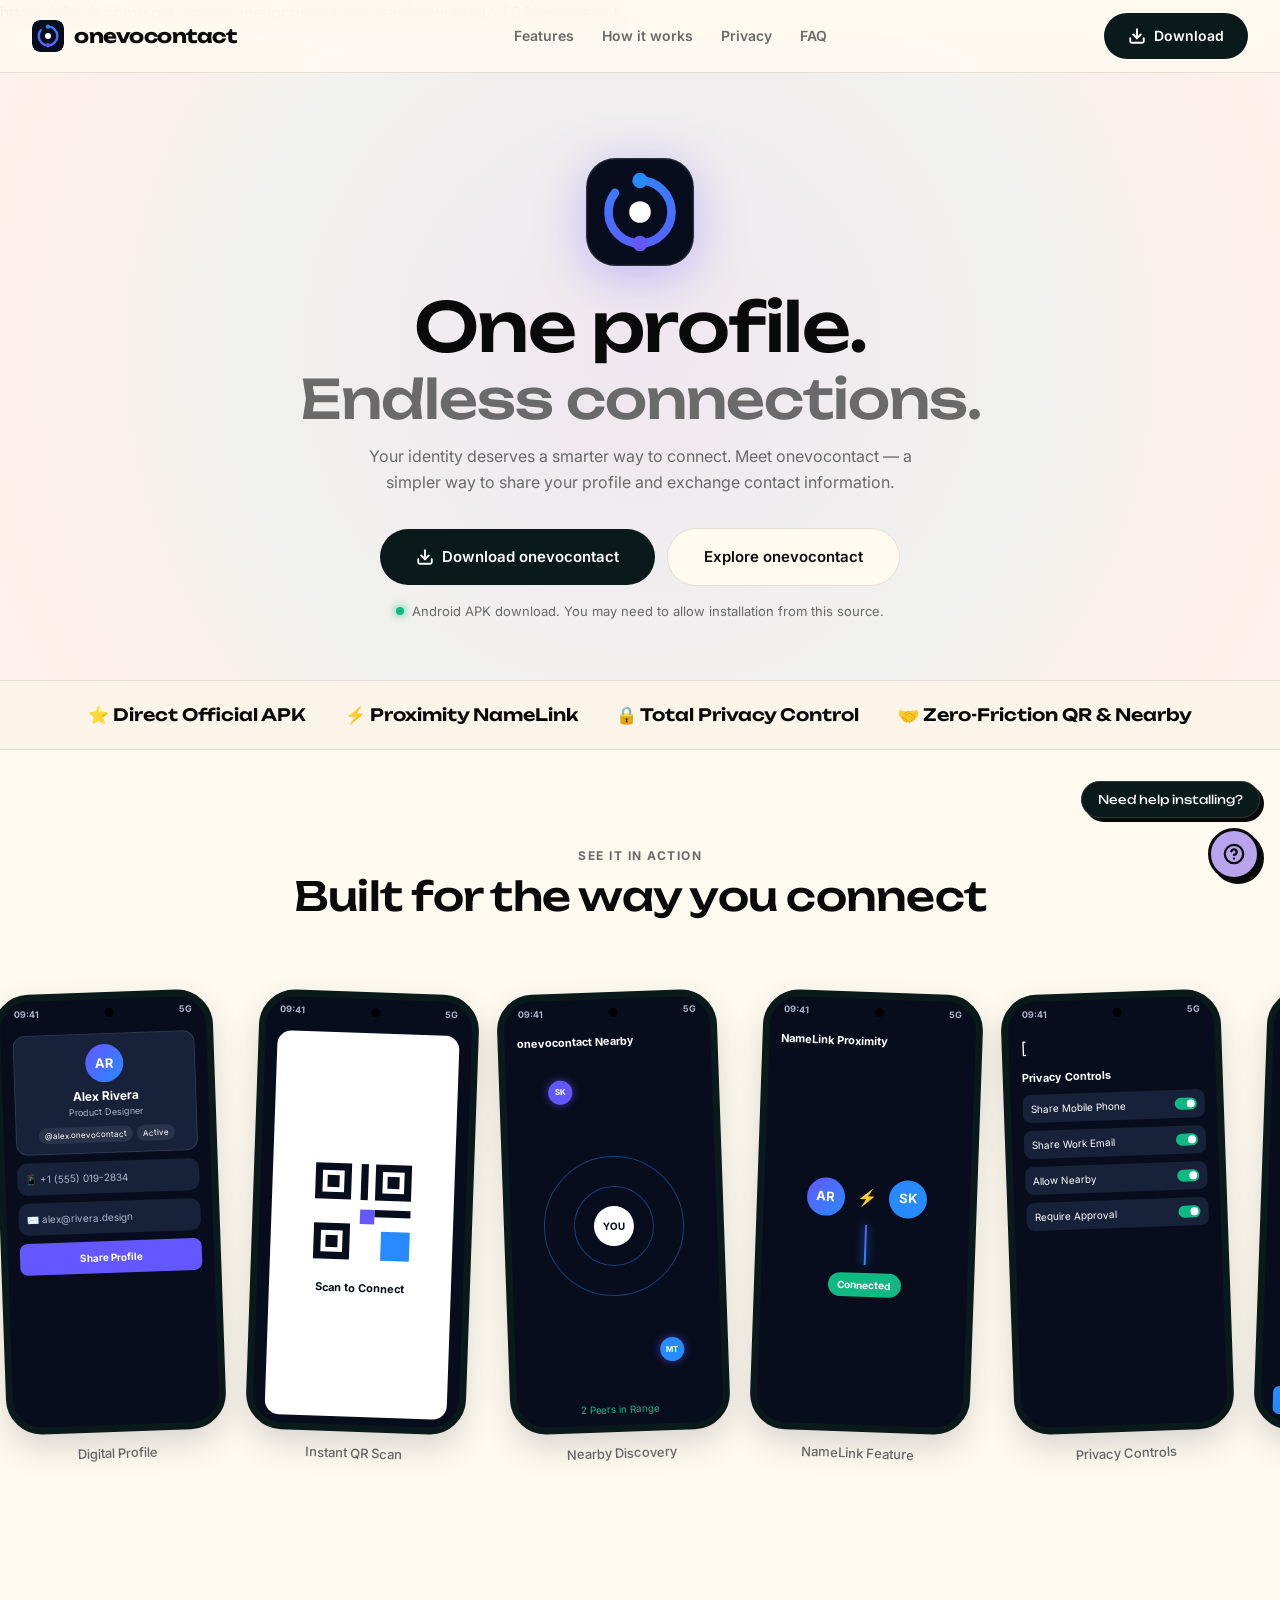
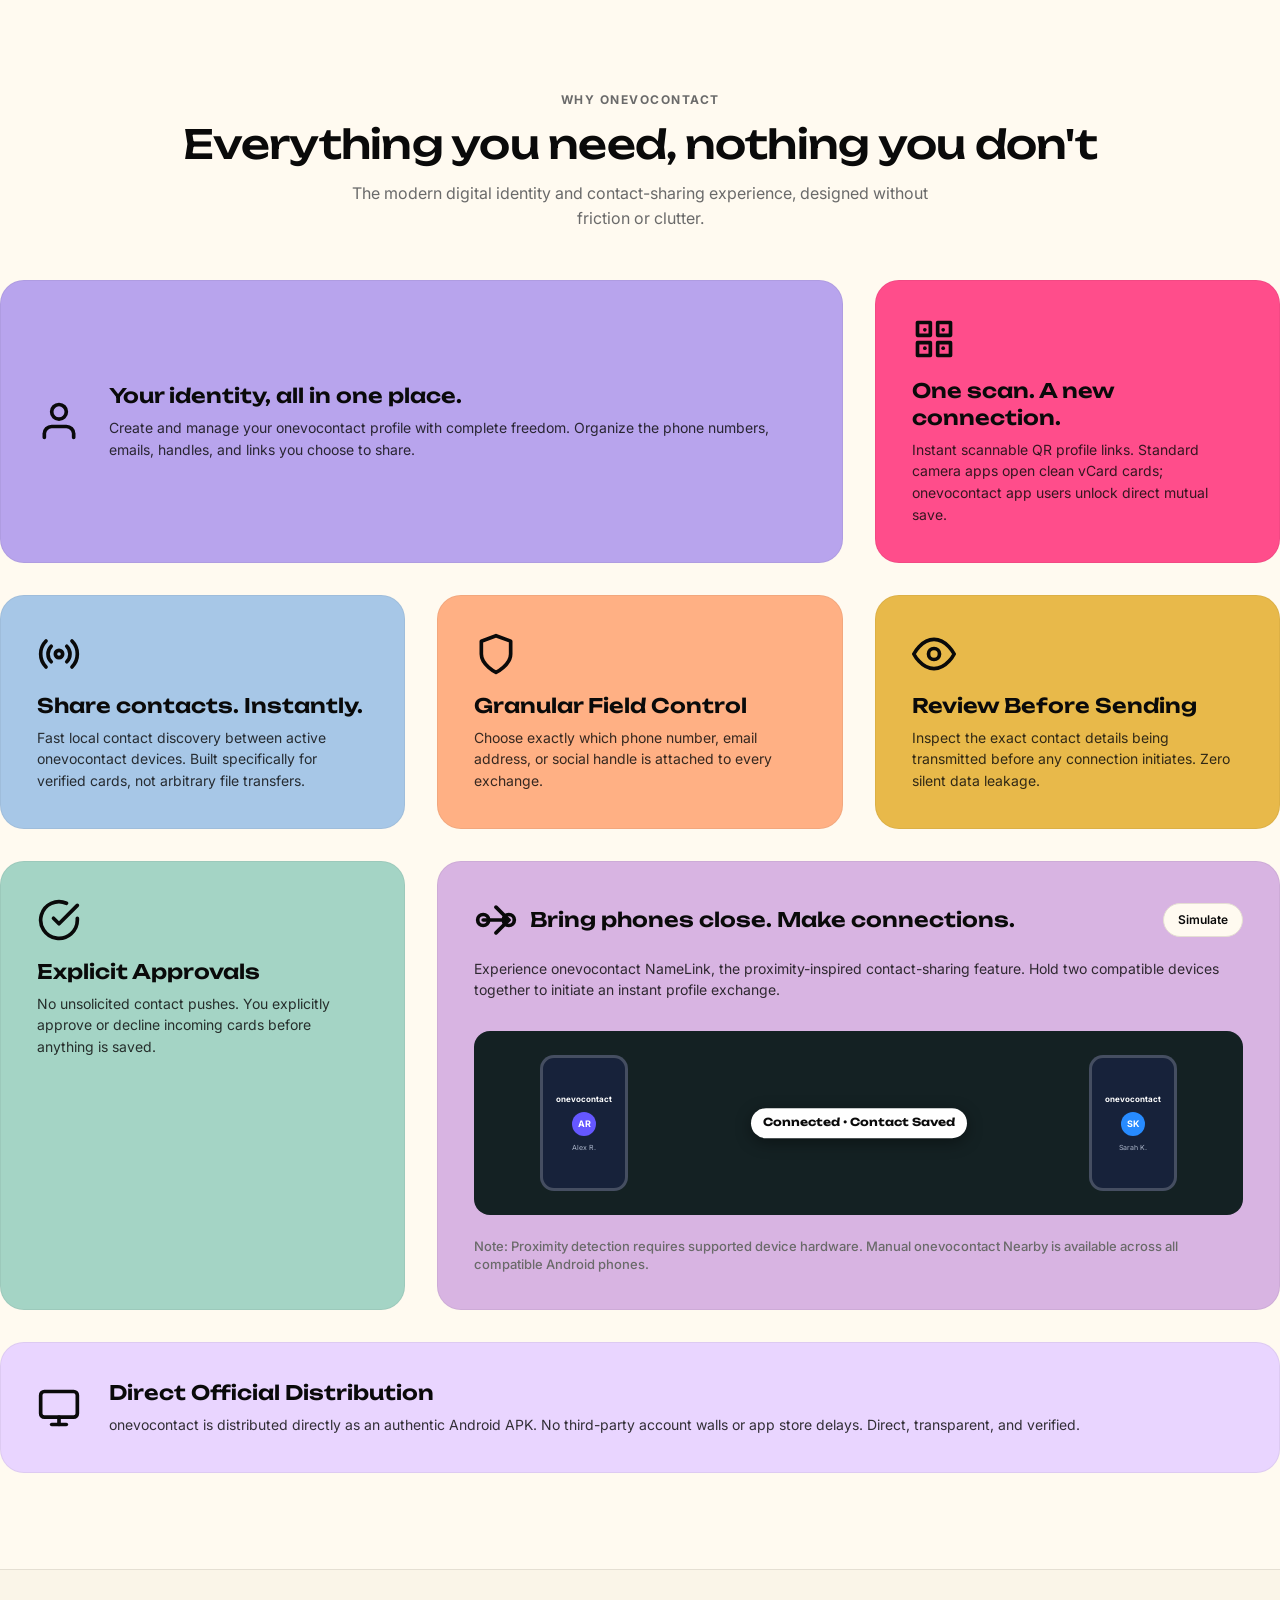
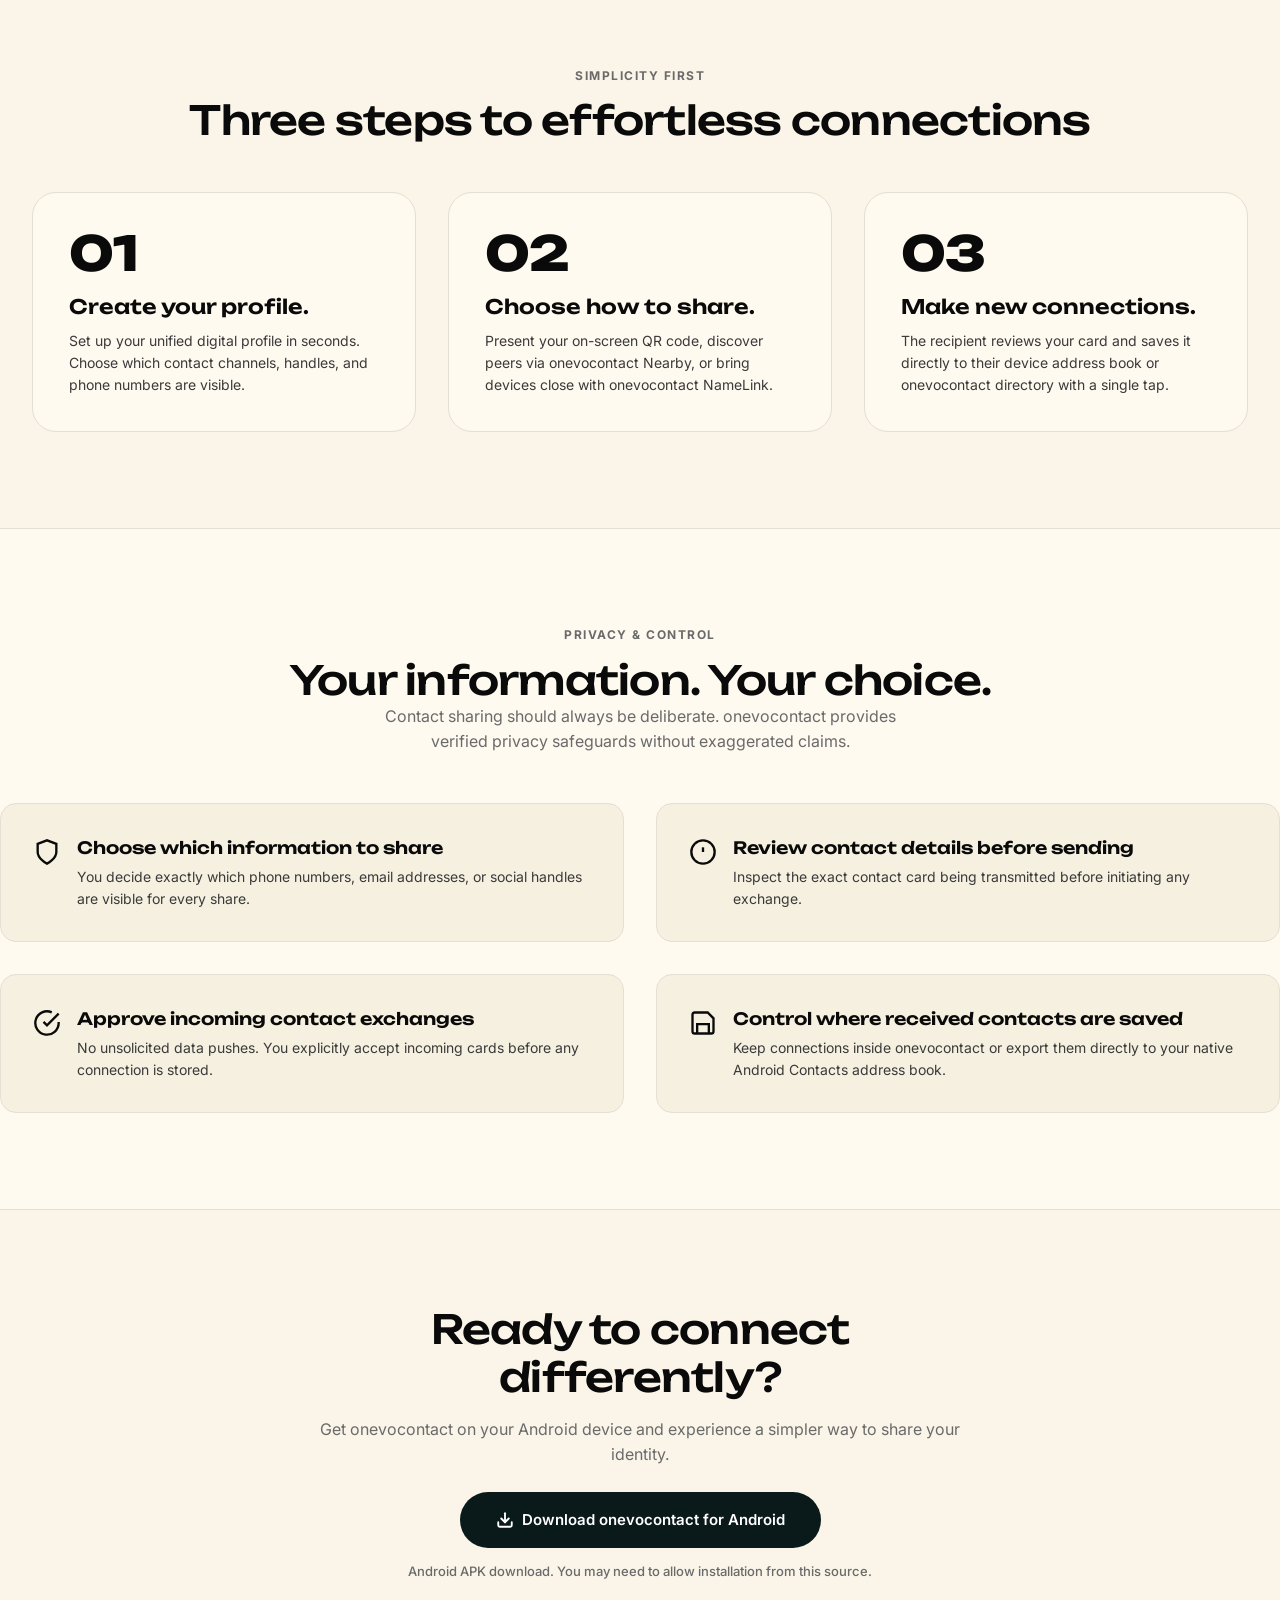
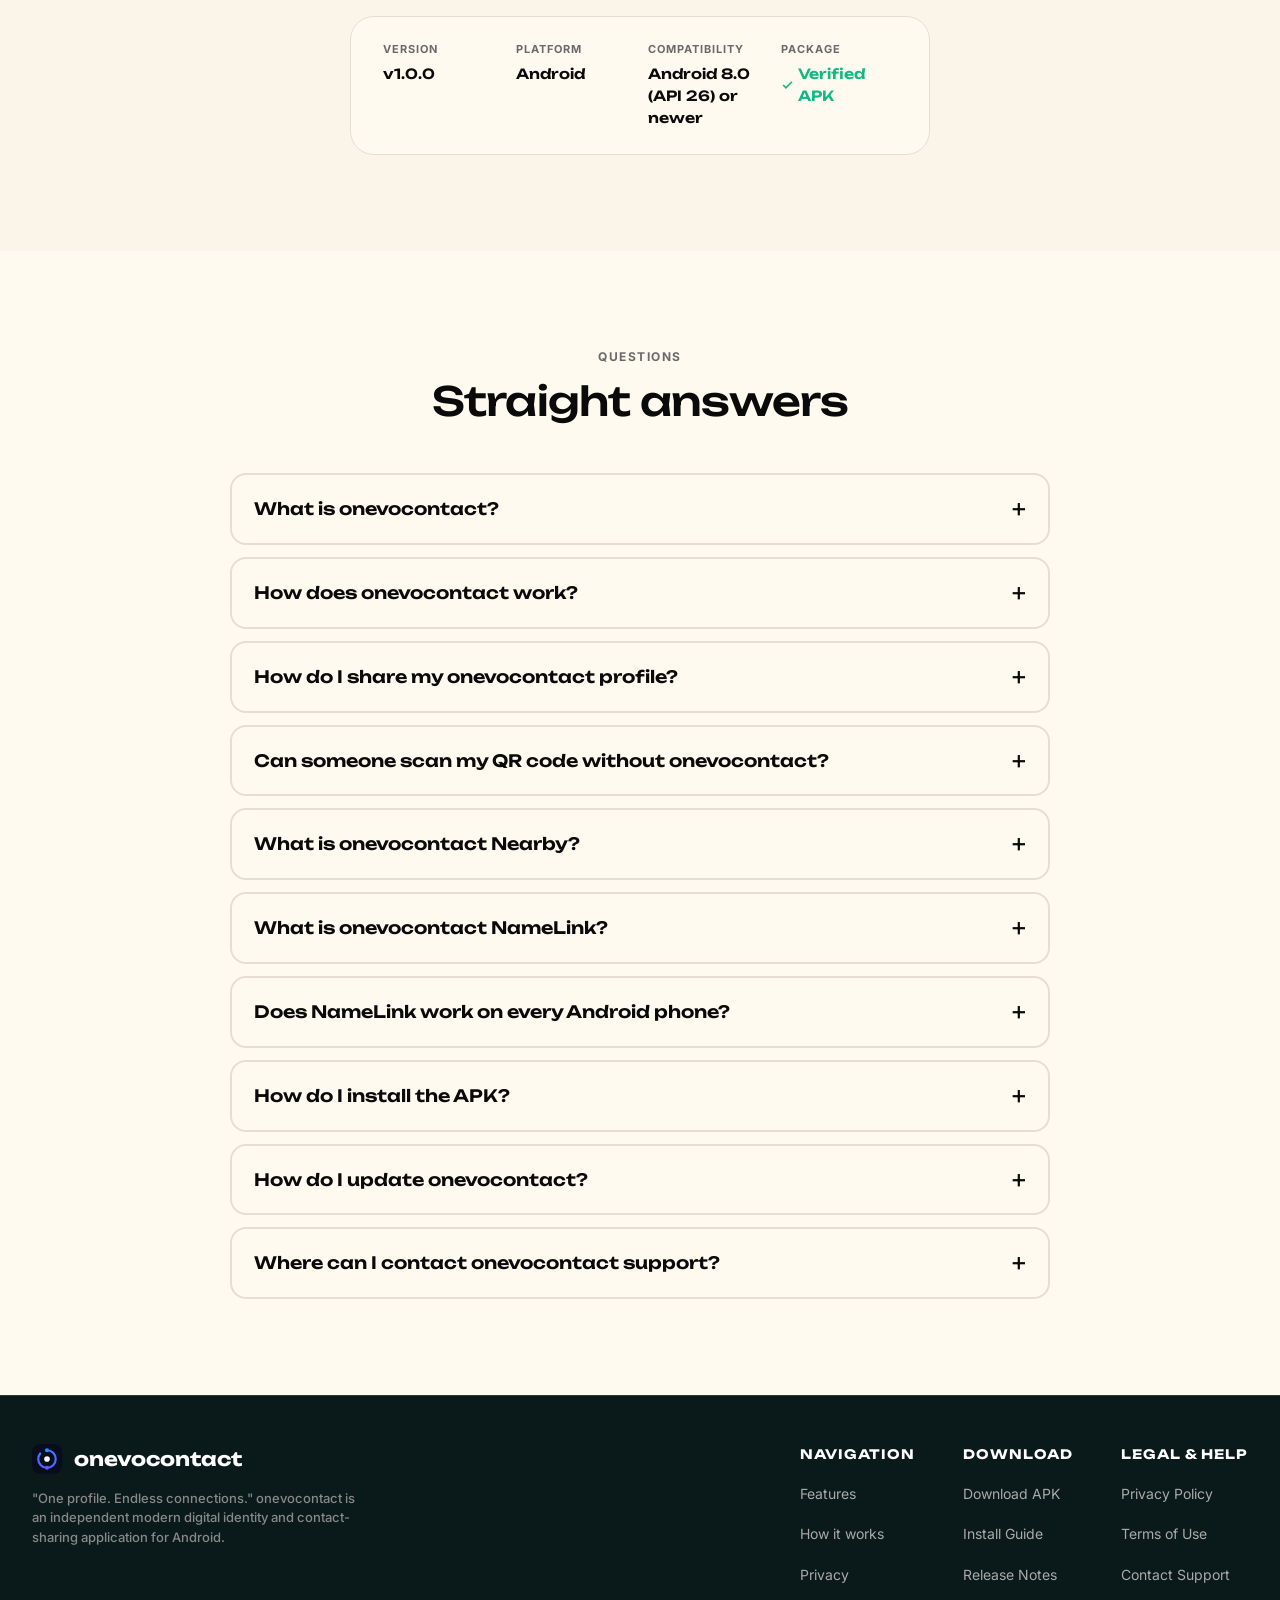
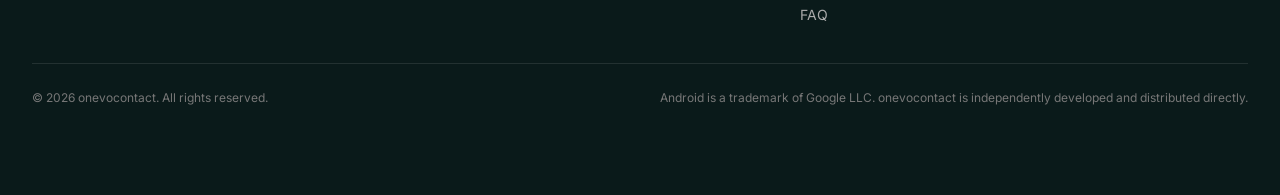
==== commit 2818d070: "Fix DOCTYPE declaration in index.html" ====
--- a/index.html
+++ b/index.html
@@ -1,4 +1,4 @@
-<!DOCTYPE html>
+https://github.com/sonusapien/onevocontact/releases/download/v1.0.1/release.apk<!DOCTYPE html>
 <html lang="en">
 <head>
   <meta charset="UTF-8">
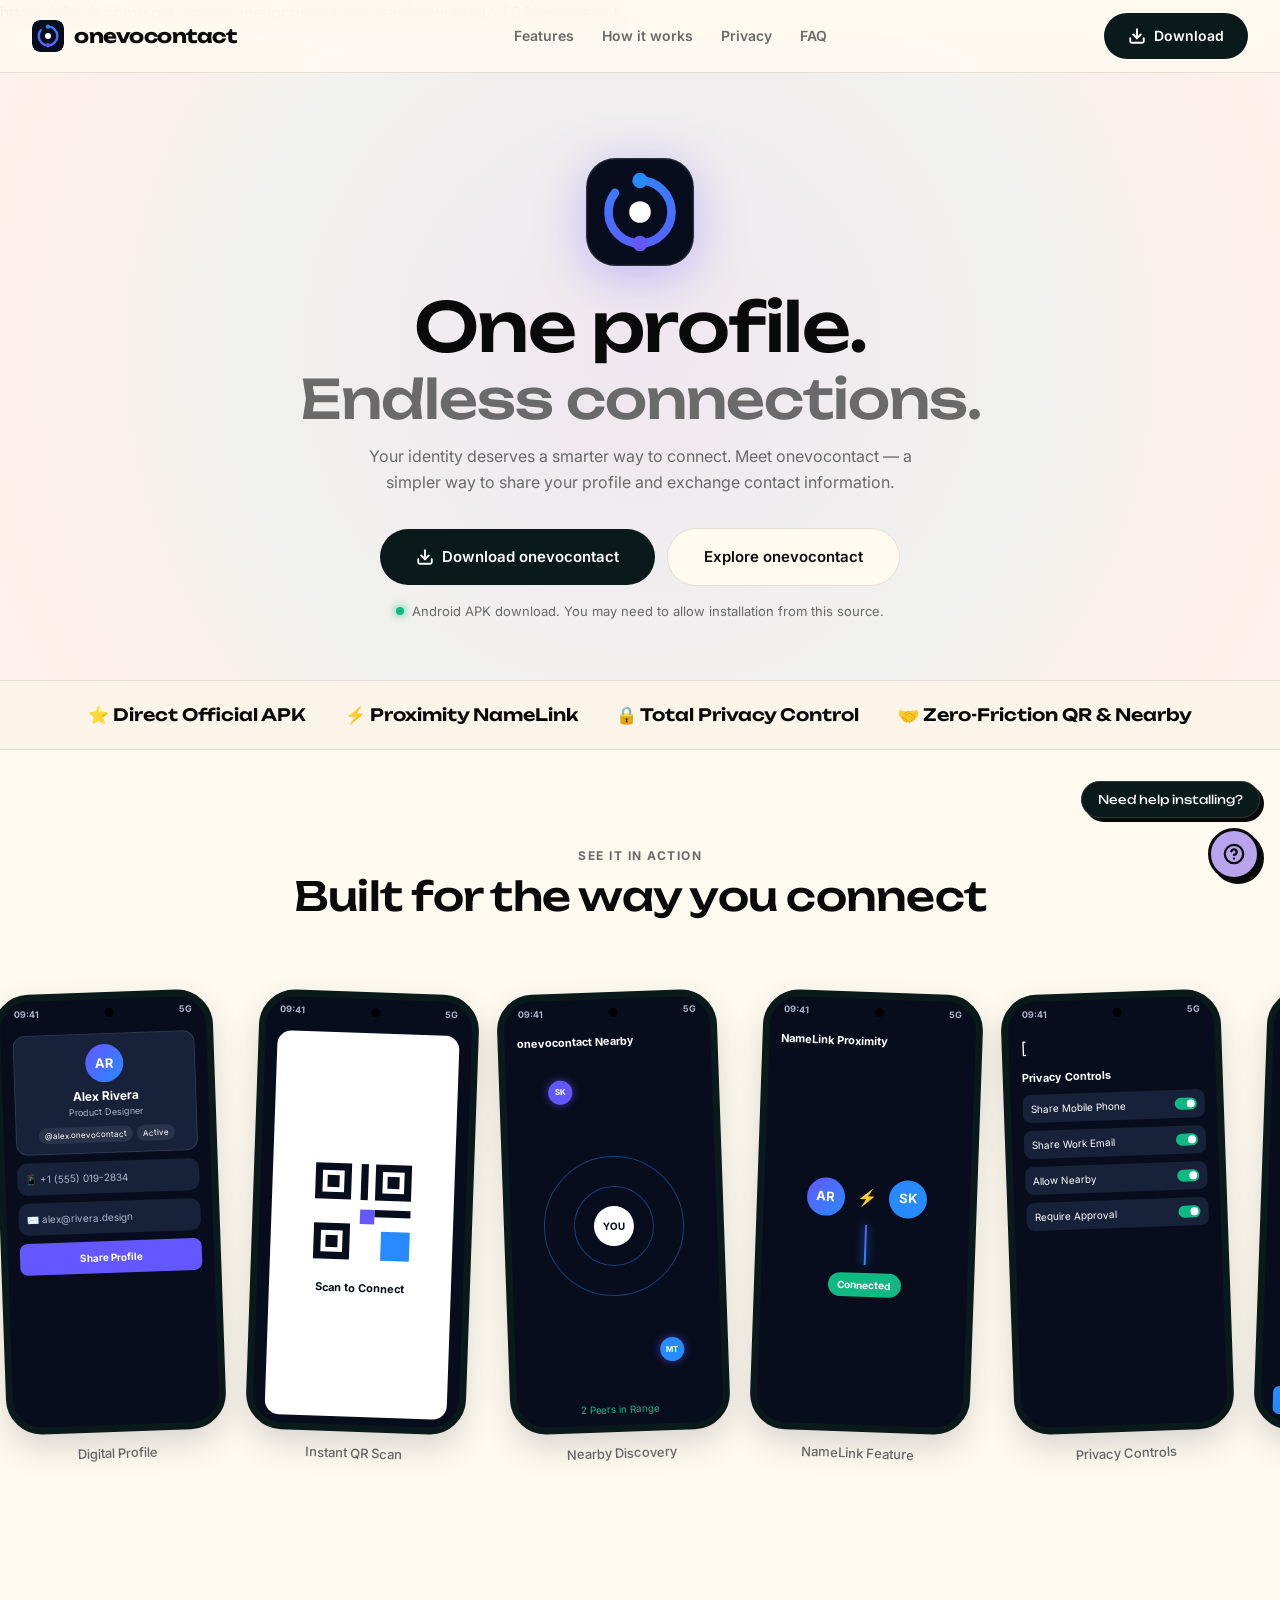
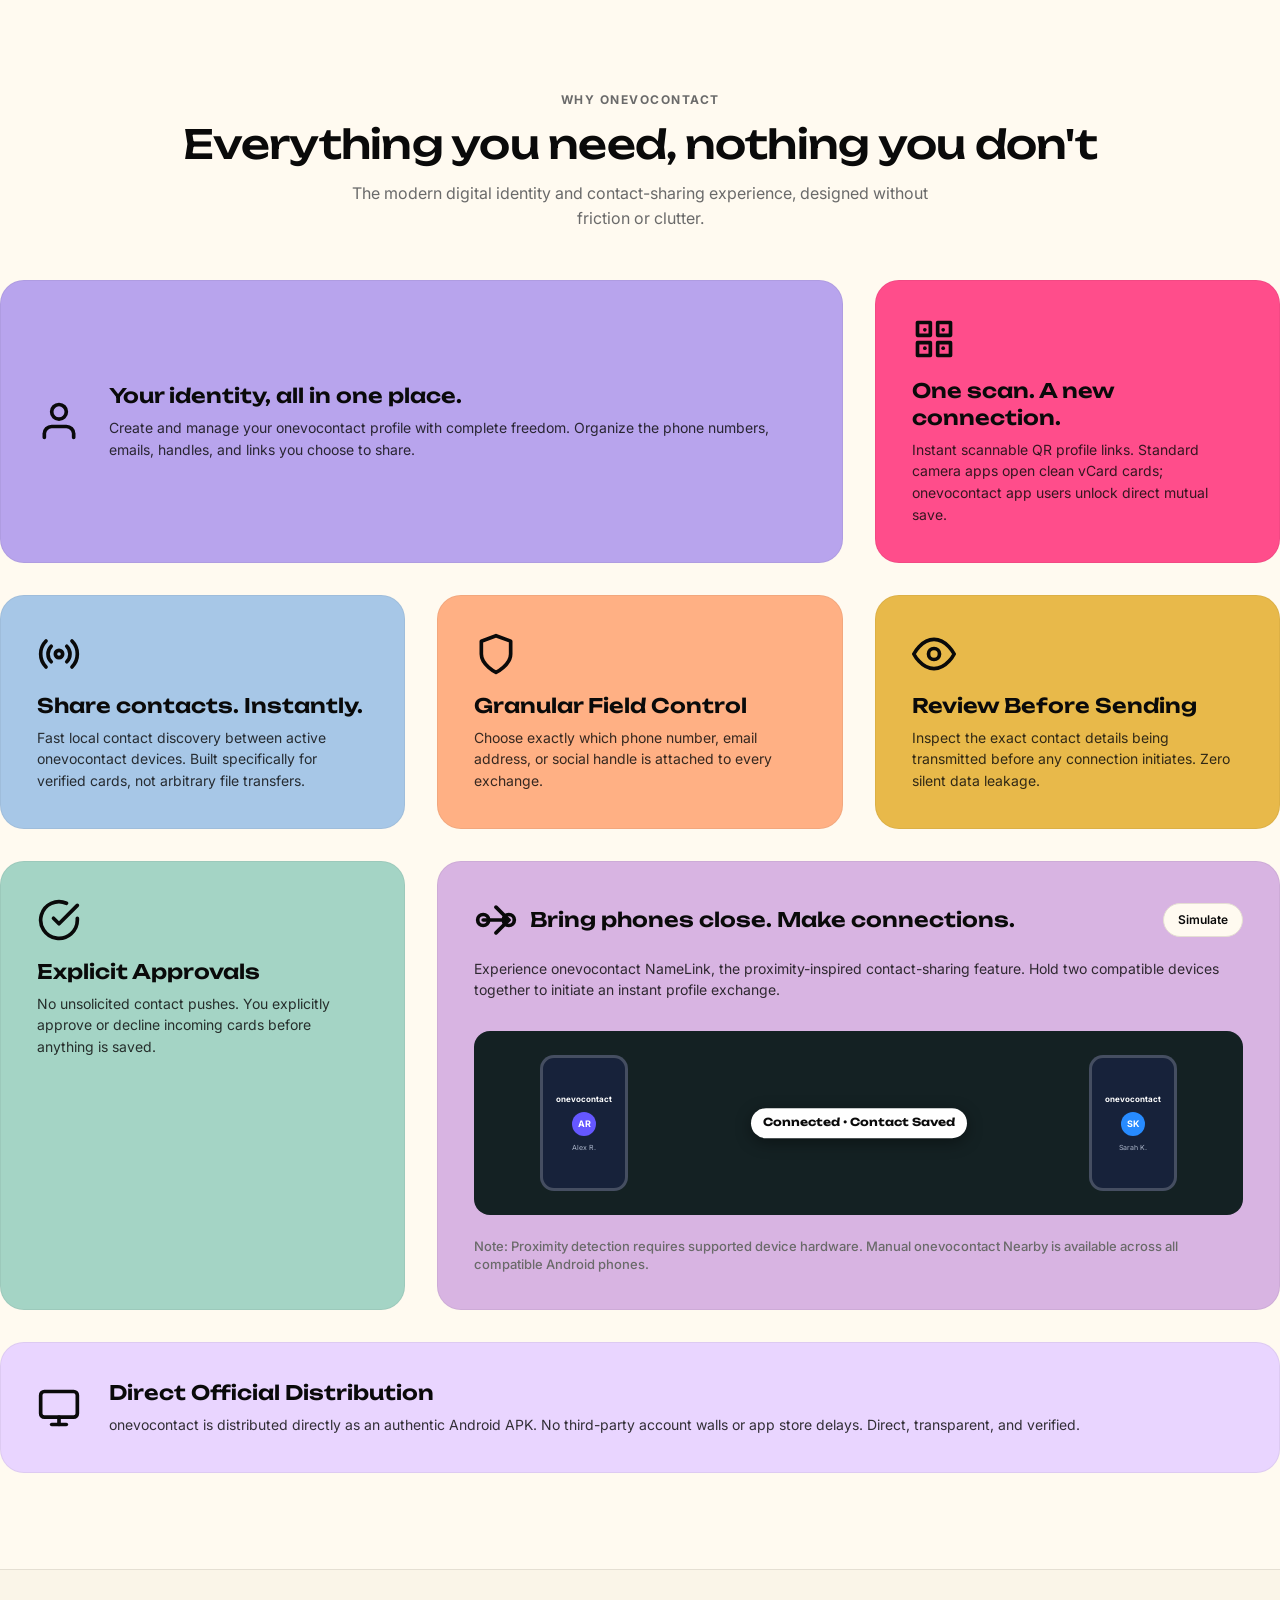
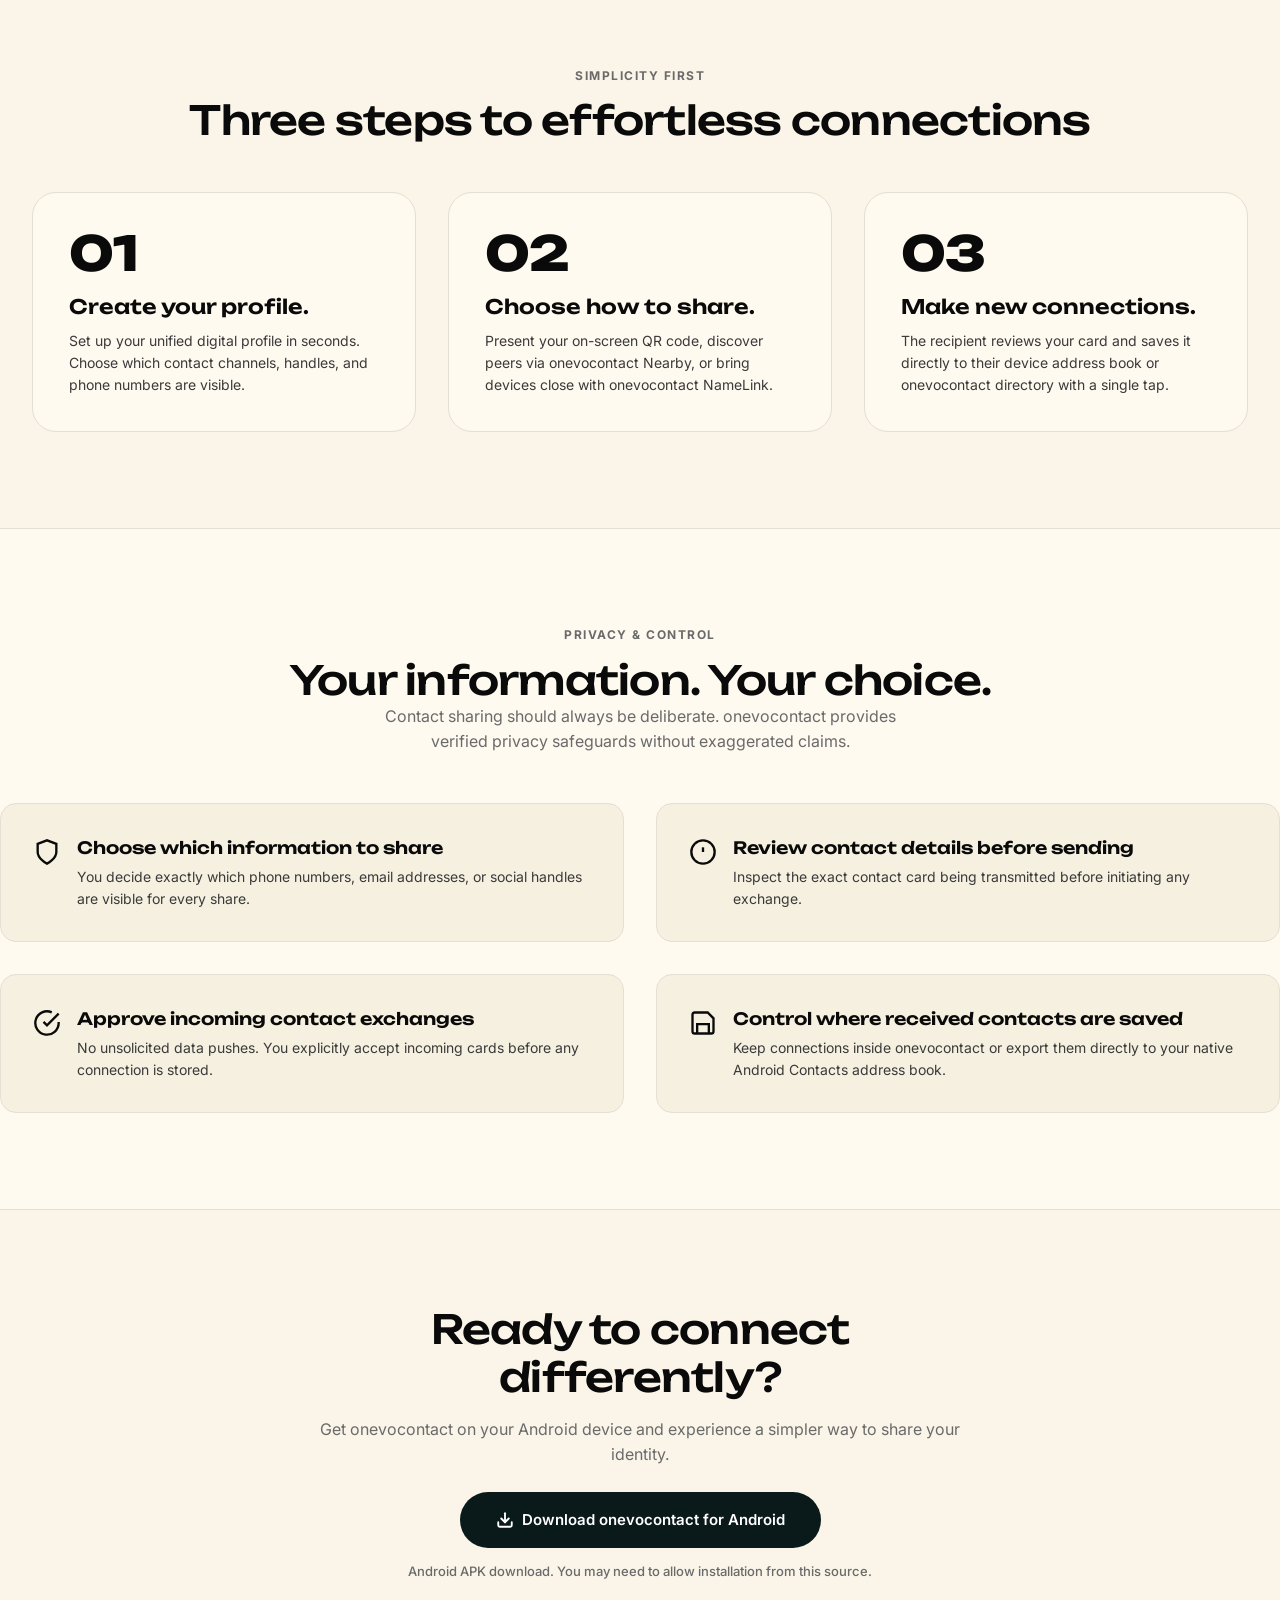
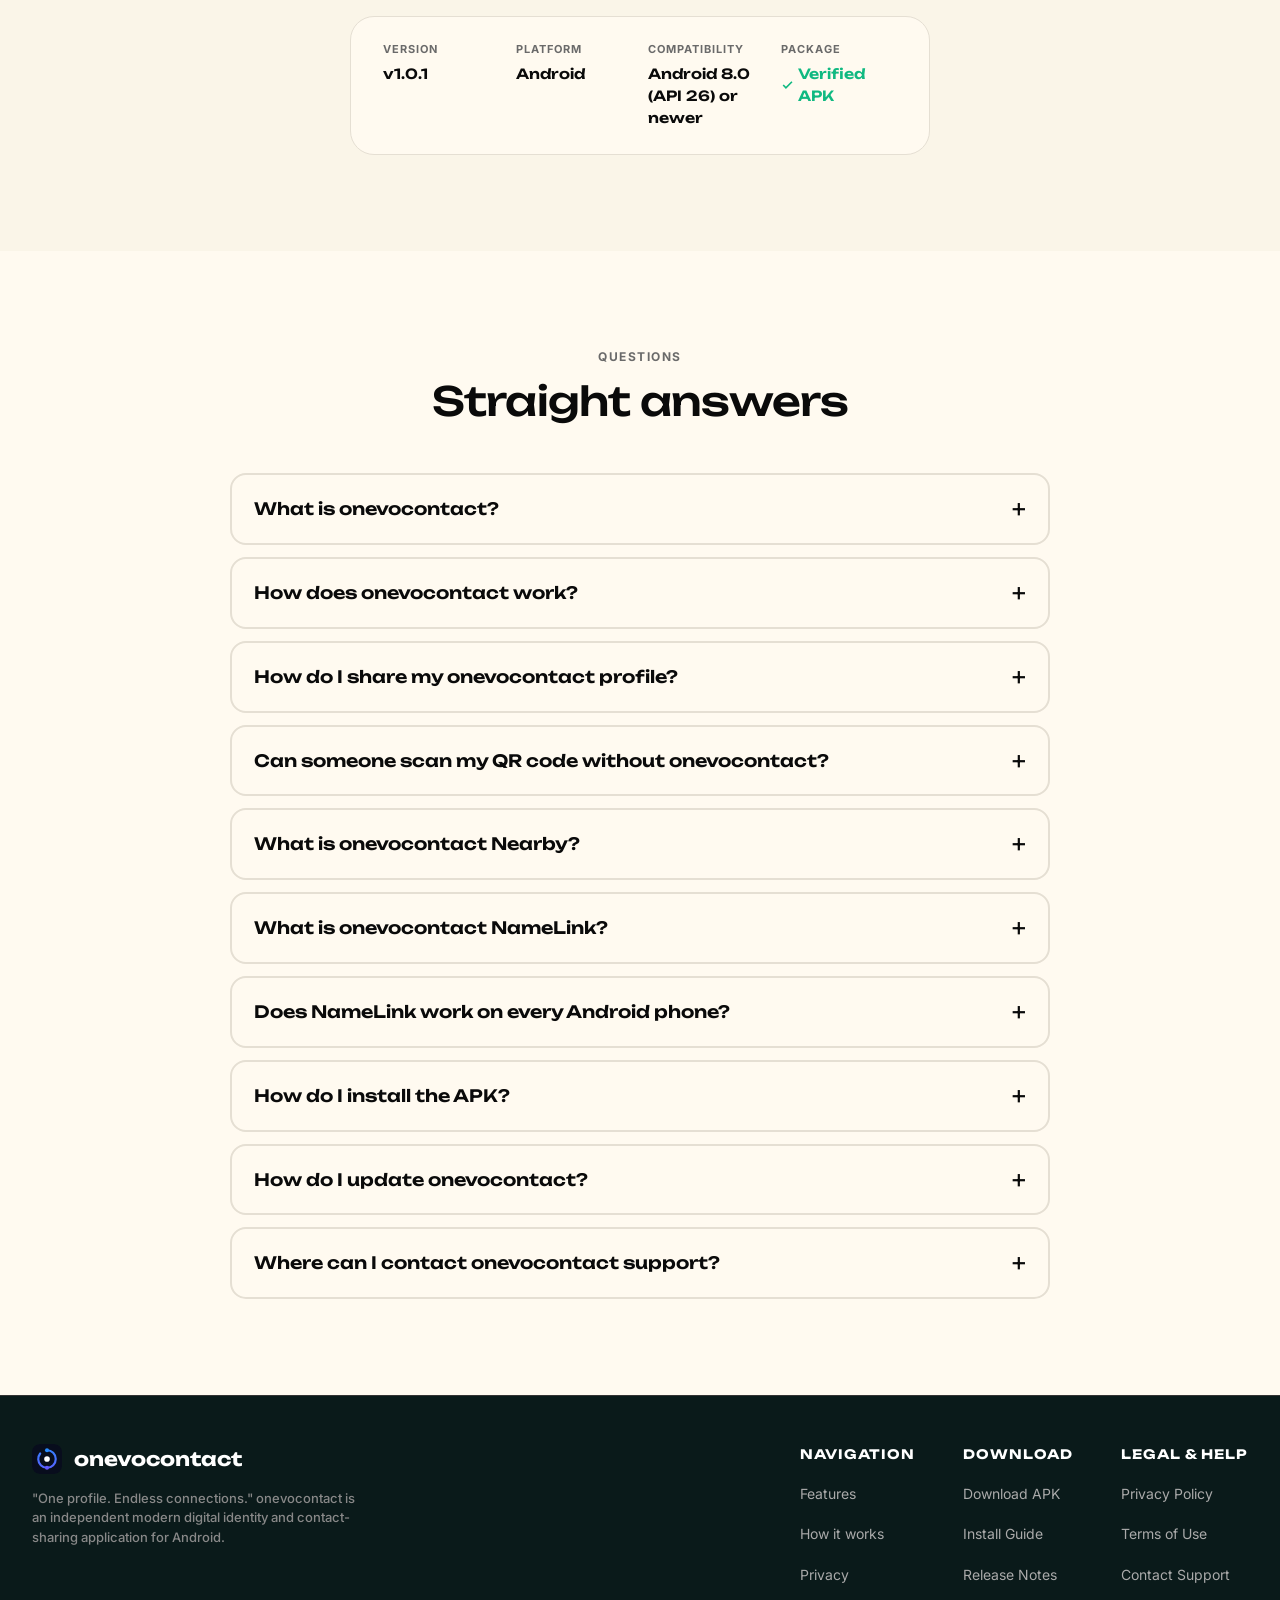
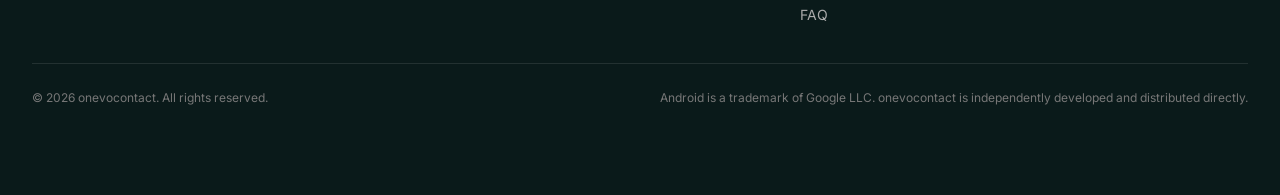
==== commit 4781be30: "Update index.html" ====
--- a/index.html
+++ b/index.html
@@ -705,7 +705,7 @@
         <div class="release-metadata-pill reveal">
           <div class="meta-col">
             <span class="meta-label">Version</span>
-            <span id="meta-app-version" class="meta-val">v1.0.0</span>
+            <span id="meta-app-version" class="meta-val">v1.0.1</span>
           </div>
           <div class="meta-col">
             <span class="meta-label">Platform</span>
@@ -987,5 +987,9 @@
   <!-- Main JavaScript -->
   <script src="script.js"></script>
 </body>
-</html>
-
+</html>+++++
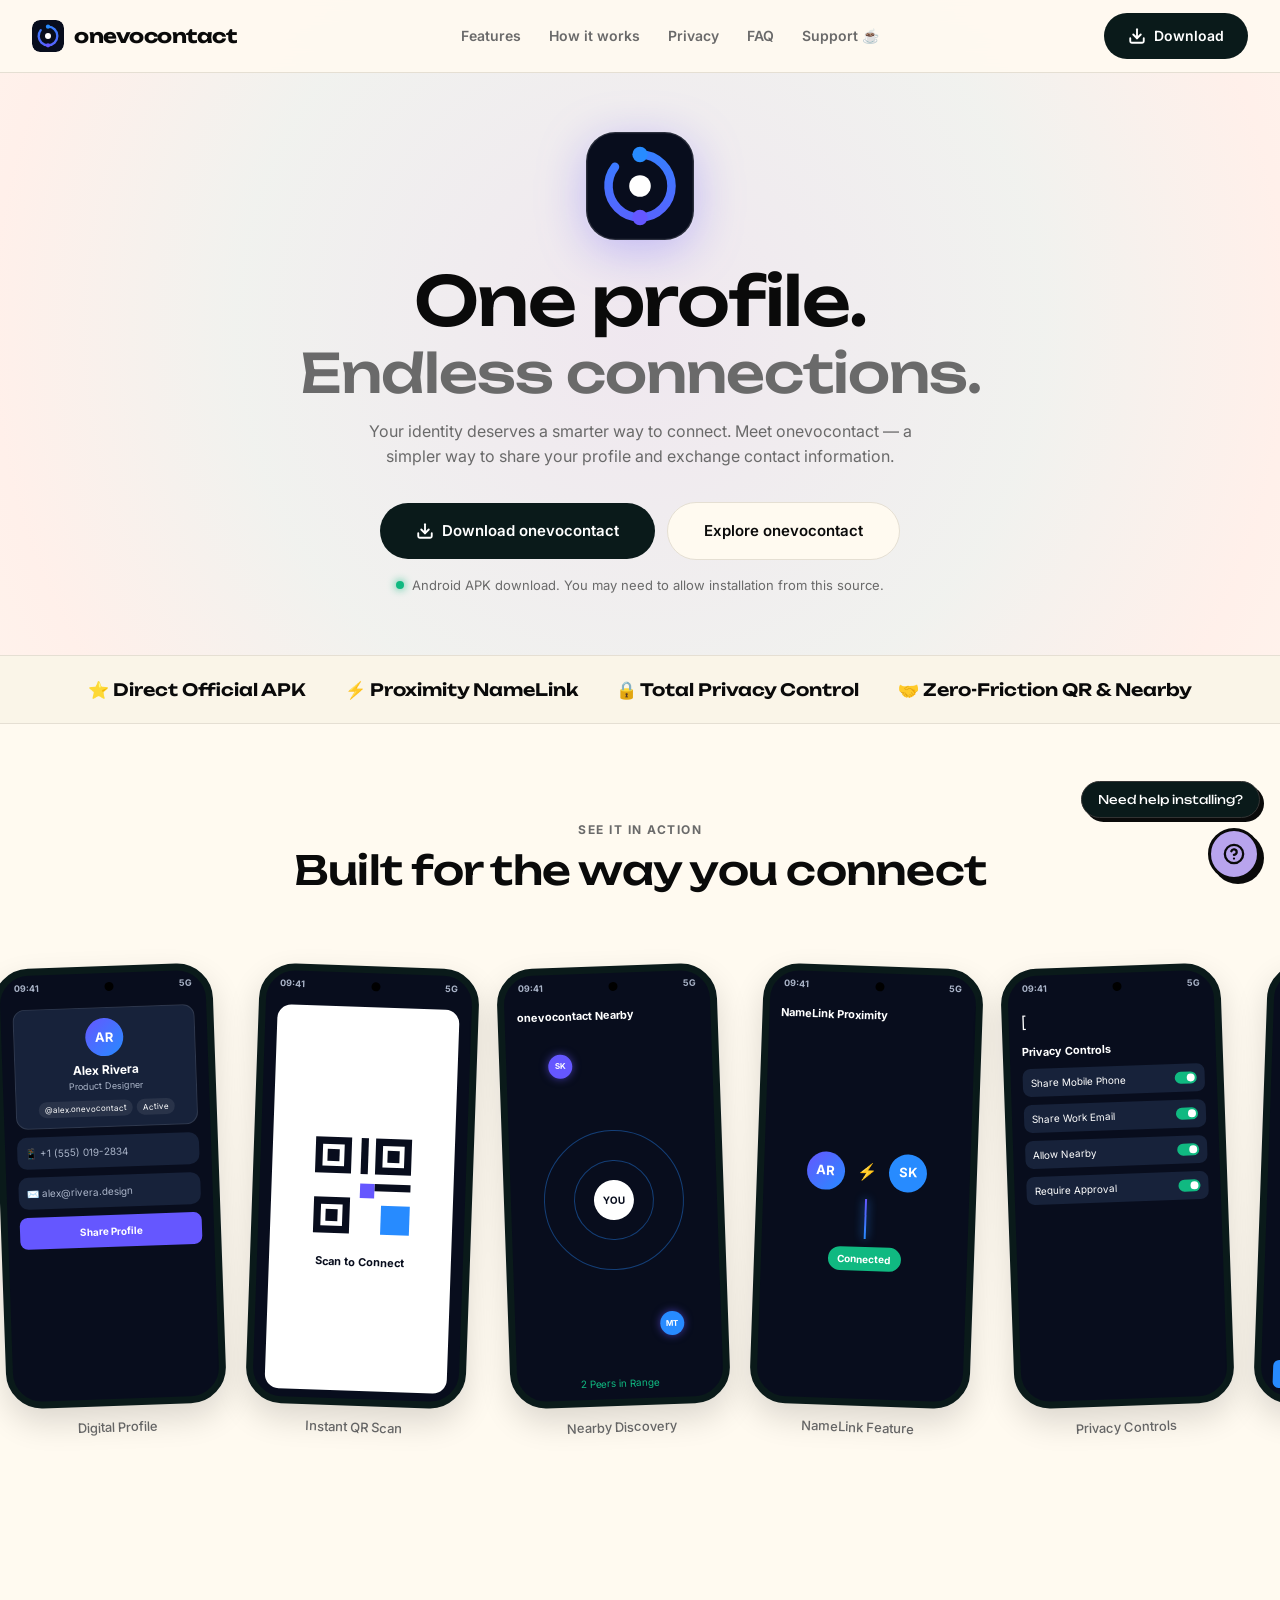
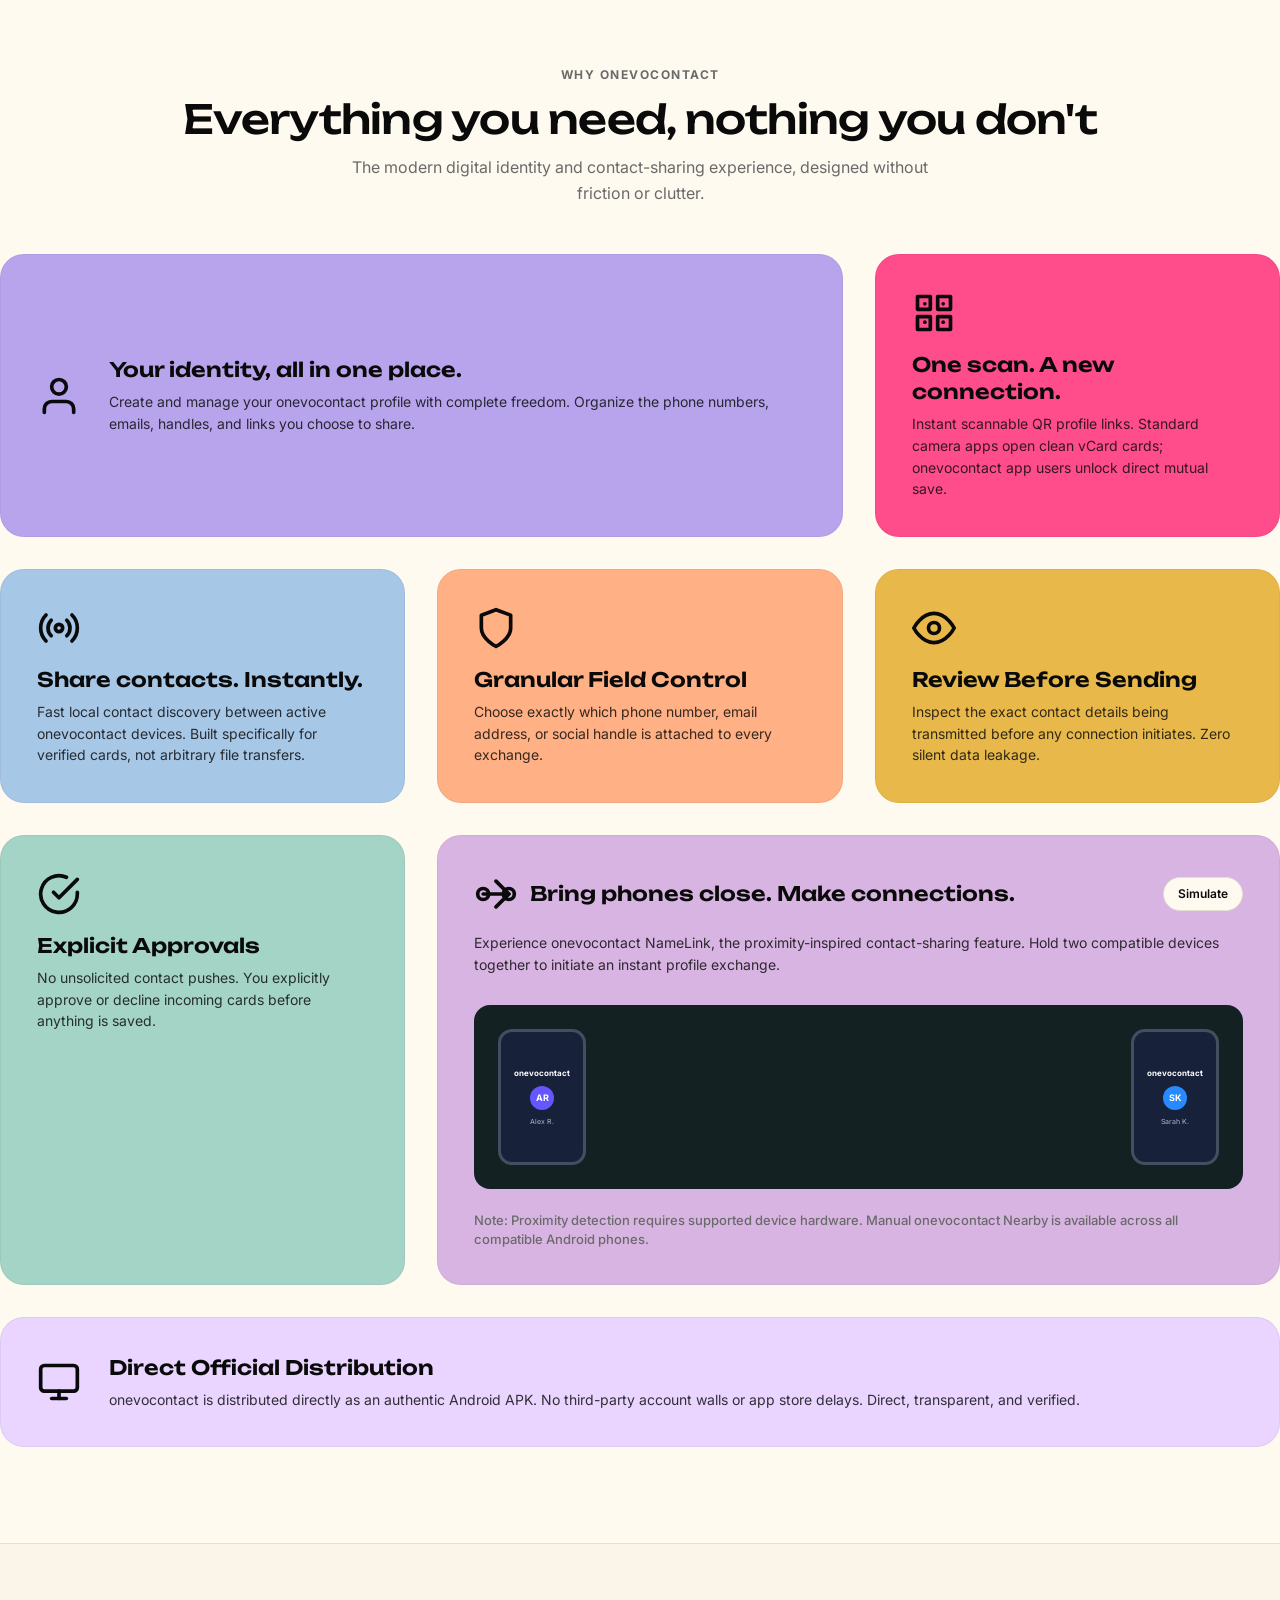
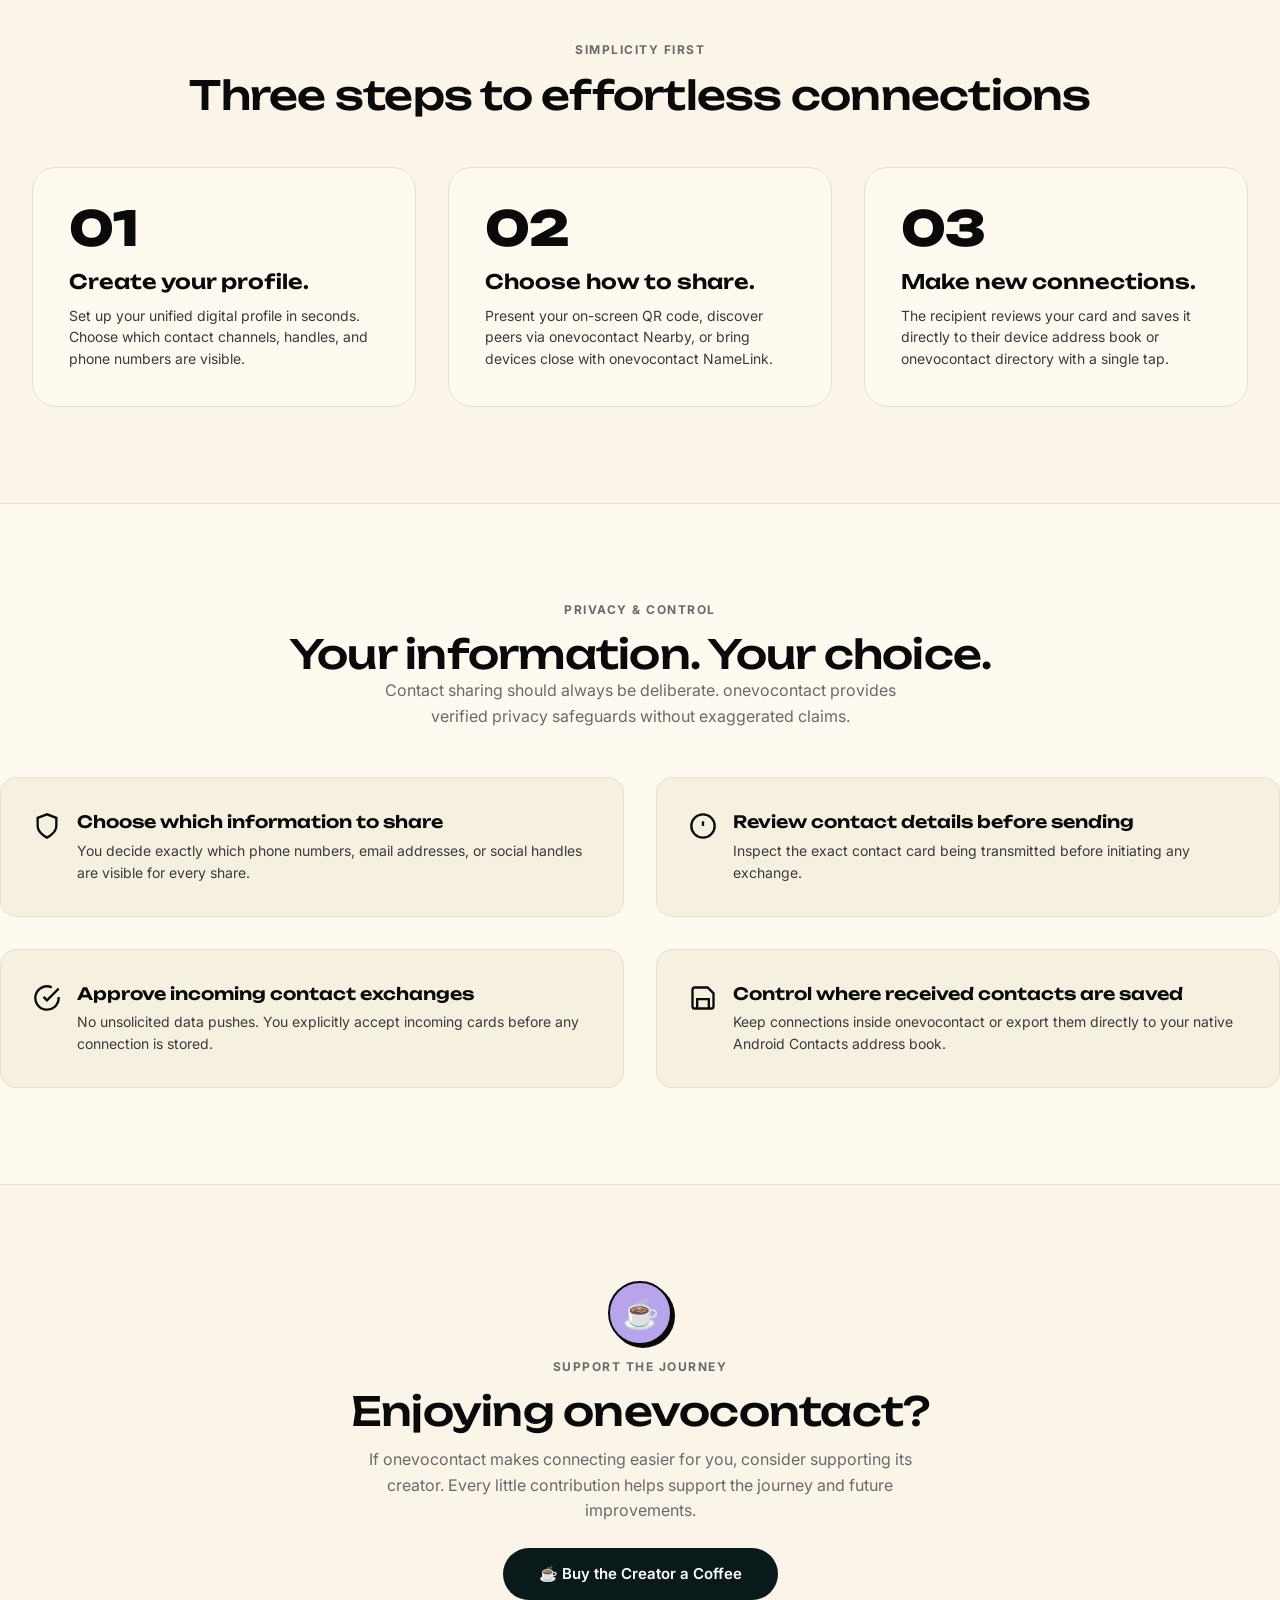
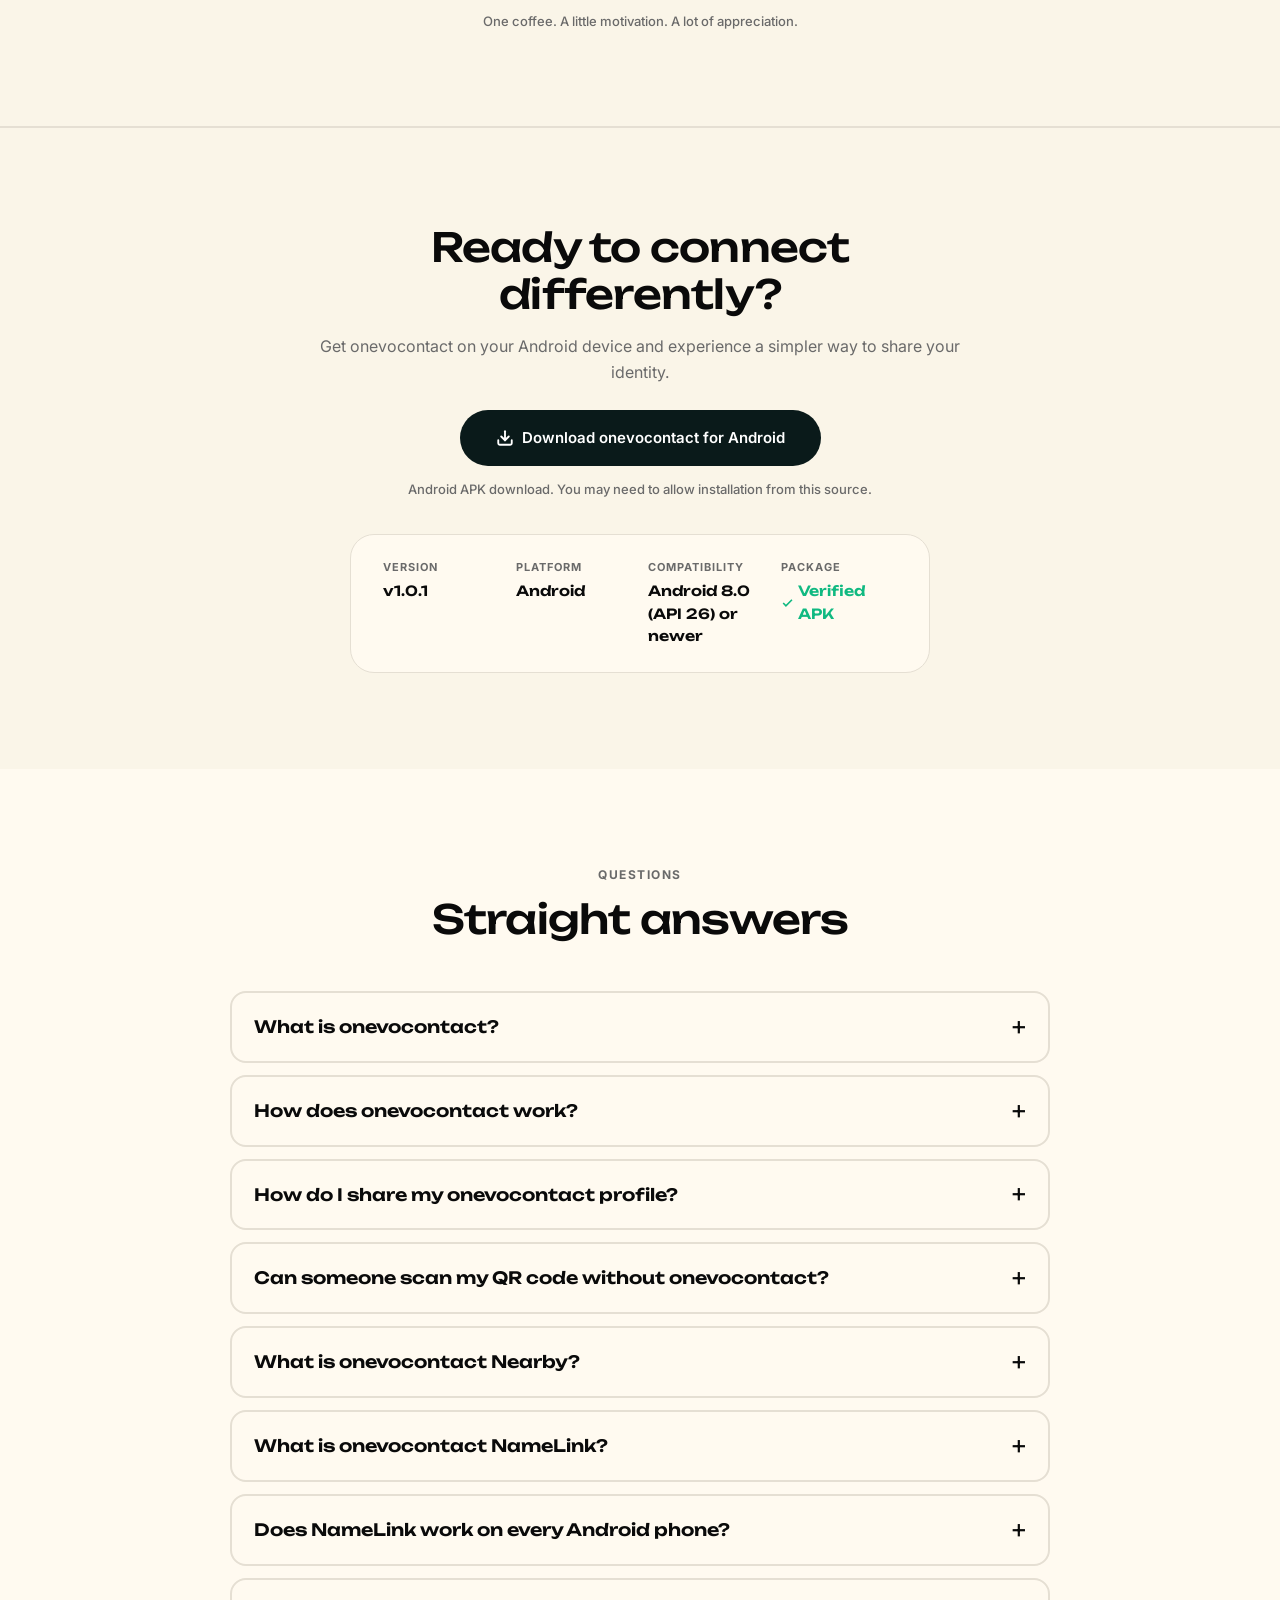
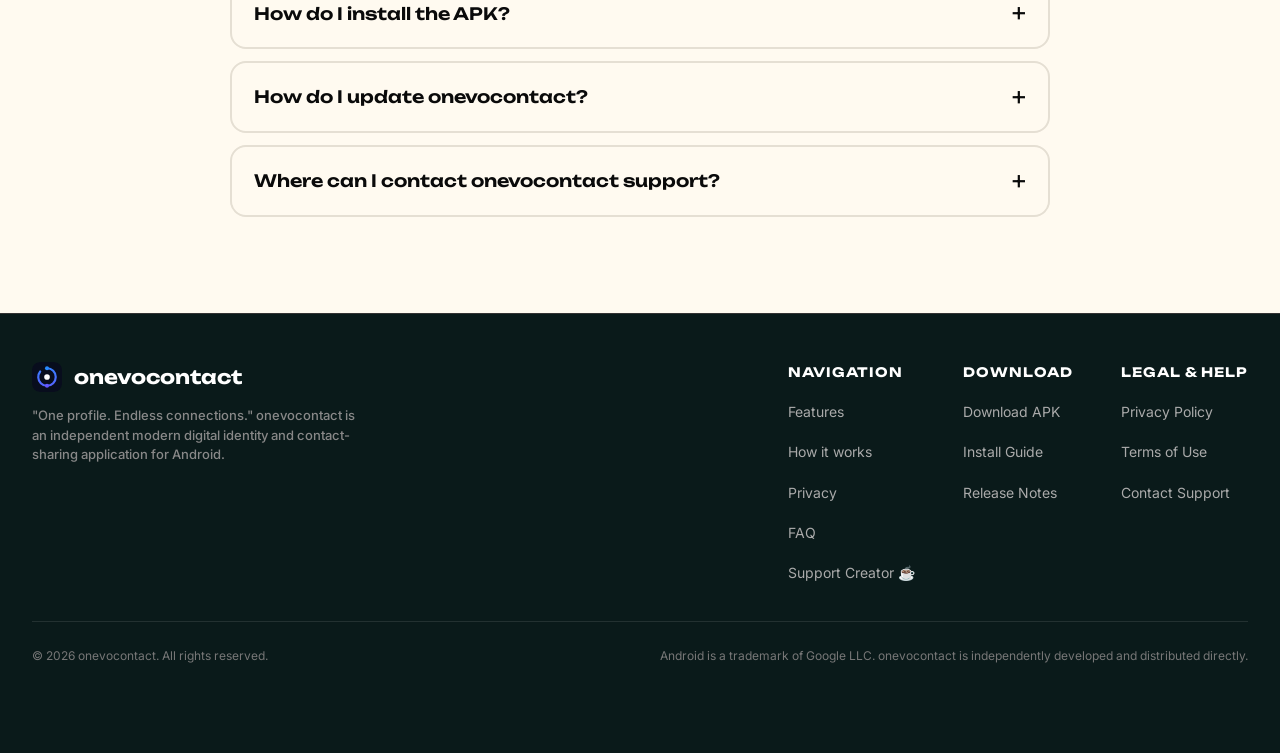
==== commit 51f36476: "Add files via upload" ====
--- a/index.html
+++ b/index.html
@@ -1,995 +1,1067 @@
-https://github.com/sonusapien/onevocontact/releases/download/v1.0.1/release.apk<!DOCTYPE html>
-<html lang="en">
-<head>
-  <meta charset="UTF-8">
-  <meta name="viewport" content="width=device-width, initial-scale=1.0, viewport-fit=cover">
-  <meta http-equiv="X-UA-Compatible" content="ie=edge">
-
-  <!-- Primary SEO Metadata -->
-  <title>onevocontact — One profile. Endless connections. | Official Public Launch</title>
-  <meta name="description" content="onevocontact makes digital identity and contact sharing simpler, faster and more convenient on Android. Download the official direct APK release.">
-  <link rel="canonical" href="https://onevocontact.app/">
-  <meta name="robots" content="index, follow">
-
-  <!-- Open Graph / Facebook -->
-  <meta property="og:type" content="website">
-  <meta property="og:url" content="https://onevocontact.app/">
-  <meta property="og:title" content="onevocontact — One profile. Endless connections.">
-  <meta property="og:description" content="A simpler, faster way to share your profile and exchange contact information on Android.">
-  <meta property="og:image" content="https://onevocontact.app/assets/images/og-image.svg">
-
-  <!-- Twitter Card -->
-  <meta name="twitter:card" content="summary_large_image">
-  <meta name="twitter:url" content="https://onevocontact.app/">
-  <meta name="twitter:title" content="onevocontact — One profile. Endless connections.">
-  <meta name="twitter:description" content="A simpler, faster way to share your profile and exchange contact information on Android.">
-  <meta name="twitter:image" content="https://onevocontact.app/assets/images/og-image.svg">
-
-  <!-- Favicon (Inline data-URI fallback + external icons) -->
-  <link rel="icon" type="image/svg+xml" href="data:image/svg+xml,%3Csvg xmlns='http://www.w3.org/2000/svg' viewBox='0 0 48 48'%3E%3Cdefs%3E%3ClinearGradient id='g' x1='4' y1='44' x2='44' y2='4' gradientUnits='userSpaceOnUse'%3E%3Cstop offset='0%25' stop-color='%236557FF'/%3E%3Cstop offset='100%25' stop-color='%23278BFF'/%3E%3C/linearGradient%3E%3C/defs%3E%3Crect width='48' height='48' rx='12' fill='%23080D1D'/%3E%3Ccircle cx='24' cy='24' r='14' stroke='url(%23g)' stroke-width='3.5' stroke-linecap='round' stroke-dasharray='64 12' transform='rotate(-45 24 24)' fill='none'/%3E%3Ccircle cx='24' cy='10' r='3.2' fill='%23278BFF'/%3E%3Ccircle cx='24' cy='38' r='3.2' fill='%236557FF'/%3E%3Ccircle cx='24' cy='24' r='4.5' fill='%23FFFFFF'/%3E%3C/svg%3E">
-  <link rel="icon" type="image/svg+xml" href="./assets/icons/favicon.svg">
-  <link rel="icon" type="image/x-icon" href="./favicon.ico">
-  <meta name="theme-color" content="#fffaf0">
-
-  <!-- Google Fonts (Unbounded + Inter) -->
-  <link rel="preconnect" href="https://fonts.googleapis.com">
-  <link rel="preconnect" href="https://fonts.gstatic.com" crossorigin>
-  <link href="https://fonts.googleapis.com/css2?family=Inter:wght@400;500;600;700&family=Unbounded:wght@400;500;600;700;800&display=swap" rel="stylesheet">
-
-  <!-- Structured Data (JSON-LD) -->
-  <script type="application/ld+json">
-  {
-    "@context": "https://schema.org",
-    "@type": "SoftwareApplication",
-    "name": "onevocontact",
-    "operatingSystem": "Android",
-    "applicationCategory": "CommunicationApplication",
-    "description": "onevocontact makes digital identity and contact sharing simpler, faster and more convenient on Android.",
-    "downloadUrl": "https://github.com/sonusapien/onevocontactcontact/releases/download/v1.0.1/release.apk",
-    "offers": {
-      "@type": "Offer",
-      "price": "0",
-      "priceCurrency": "USD"
-    }
-  }
-  </script>
-
-  <!-- Main Stylesheet -->
-  <link rel="stylesheet" href="style.css">
-</head>
-<body>
-
-  <!-- ======================================================================
-       NAVBAR (STICKY BLURRED RIBBON)
-       ====================================================================== -->
-  <nav id="navbar">
-    <div class="container nav-inner">
-      <a href="#" class="nav-logo display-font" aria-label="onevocontact Home">
-        <svg class="nav-logo-svg" xmlns="http://www.w3.org/2000/svg" viewBox="0 0 48 48" fill="none" aria-hidden="true" focusable="false">
-          <defs>
-            <linearGradient id="nav-logo-grad" x1="4" y1="44" x2="44" y2="4" gradientUnits="userSpaceOnUse">
-              <stop offset="0%" stop-color="#6557FF" />
-              <stop offset="100%" stop-color="#278BFF" />
-            </linearGradient>
-          </defs>
-          <rect width="48" height="48" rx="12" fill="#080D1D"/>
-          <circle cx="24" cy="24" r="14" stroke="url(#nav-logo-grad)" stroke-width="3.5" stroke-linecap="round" stroke-dasharray="64 12" transform="rotate(-45 24 24)"/>
-          <circle cx="24" cy="10" r="3.2" fill="#278BFF"/>
-          <circle cx="24" cy="38" r="3.2" fill="#6557FF"/>
-          <circle cx="24" cy="24" r="4.5" fill="#FFFFFF"/>
-        </svg>
-        <span>onevocontact</span>
-      </a>
-
-      <ul class="nav-center-links">
-        <li><a href="#features" class="nav-link">Features</a></li>
-        <li><a href="#how-it-works" class="nav-link">How it works</a></li>
-        <li><a href="#privacy" class="nav-link">Privacy</a></li>
-        <li><a href="#faq" class="nav-link">FAQ</a></li>
-      </ul>
-
-      <div class="nav-right-actions">
-        <a href="https://github.com/sonusapien/onevocontactcontact/releases/download/v1.0.1/release.apk" download="onevocontact.apk" class="btn btn-primary ripple btn-download" data-download-apk>
-          <svg xmlns="http://www.w3.org/2000/svg" viewBox="0 0 24 24" fill="none" stroke="currentColor" stroke-width="2.5" stroke-linecap="round" stroke-linejoin="round">
-            <path d="M21 15v4a2 2 0 0 1-2 2H5a2 2 0 0 1-2-2v-4"></path>
-            <polyline points="7 10 12 15 17 10"></polyline>
-            <line x1="12" y1="15" x2="12" y2="3"></line>
-          </svg>
-          <span>Download</span>
-        </a>
-
-        <button class="mobile-nav-toggle" aria-label="Toggle Navigation Menu" aria-expanded="false" type="button">
-          <span></span>
-          <span></span>
-          <span></span>
-        </button>
-      </div>
-    </div>
-  </nav>
-
-  <!-- Mobile Drawer -->
-  <div class="mobile-drawer" aria-hidden="true">
-    <a href="#features" class="nav-link">Features</a>
-    <a href="#how-it-works" class="nav-link">How it works</a>
-    <a href="#privacy" class="nav-link">Privacy</a>
-    <a href="#faq" class="nav-link">FAQ</a>
-    <a href="https://github.com/sonusapien/onevocontactcontact/releases/download/v1.0.1/release.apk" download="onevocontact.apk" class="btn btn-primary ripple btn-download" data-download-apk>
-      <span>Download onevocontact APK</span>
-    </a>
-  </div>
-
-  <main>
-    <!-- ====================================================================
-         HERO SECTION (ROTATING AMBIENT AURA & FLOATING EMBLEM)
-         ==================================================================== -->
-    <header class="hero container">
-      <svg class="hero-logo-svg reveal" xmlns="http://www.w3.org/2000/svg" viewBox="0 0 48 48" fill="none" aria-label="onevocontact Emblem" role="img">
-        <defs>
-          <linearGradient id="hero-logo-grad" x1="4" y1="44" x2="44" y2="4" gradientUnits="userSpaceOnUse">
-            <stop offset="0%" stop-color="#6557FF" />
-            <stop offset="100%" stop-color="#278BFF" />
-          </linearGradient>
-        </defs>
-        <rect width="48" height="48" rx="13" fill="#080D1D" stroke="rgba(255,255,255,0.14)" stroke-width="1.2"/>
-        <circle cx="24" cy="24" r="14" stroke="url(#hero-logo-grad)" stroke-width="3.8" stroke-linecap="round" stroke-dasharray="64 12" transform="rotate(-45 24 24)"/>
-        <circle cx="24" cy="10" r="3.4" fill="#278BFF"/>
-        <circle cx="24" cy="38" r="3.4" fill="#6557FF"/>
-        <circle cx="24" cy="24" r="4.8" fill="#FFFFFF"/>
-      </svg>
-
-      <h1 class="display-xl reveal">
-        One profile.<br>
-        <span class="display-lg">Endless connections.</span>
-      </h1>
-
-      <p class="hero-sub body-md reveal">
-        Your identity deserves a smarter way to connect. Meet onevocontact — a simpler way to share your profile and exchange contact information.
-      </p>
-
-      <div class="hero-ctas reveal">
-        <!-- Critical Primary Download CTA -->
-        <a href="https://github.com/sonusapien/onevocontactcontact/releases/download/v1.0.1/release.apk" download="onevocontact.apk" class="btn btn-primary btn-large ripple btn-download" data-download-apk>
-          <svg xmlns="http://www.w3.org/2000/svg" viewBox="0 0 24 24" fill="none" stroke="currentColor" stroke-width="2.5" stroke-linecap="round" stroke-linejoin="round">
-            <path d="M21 15v4a2 2 0 0 1-2 2H5a2 2 0 0 1-2-2v-4"></path>
-            <polyline points="7 10 12 15 17 10"></polyline>
-            <line x1="12" y1="15" x2="12" y2="3"></line>
-          </svg>
-          <span>Download onevocontact</span>
-        </a>
-
-        <a href="#features" class="btn btn-secondary btn-large ripple">
-          <span>Explore onevocontact</span>
-        </a>
-      </div>
-
-      <p class="hero-apk-note reveal">
-        <span class="badge-dot" aria-hidden="true"></span>
-        <span>Android APK download. You may need to allow installation from this source.</span>
-      </p>
-    </header>
-
-    <!-- ====================================================================
-         TICKER SECTION (METRIC & VALUE RIBBON)
-         ==================================================================== -->
-    <section class="ticker">
-      <div class="ticker-inner">
-        <div class="ticker-item reveal">⭐ Direct Official APK</div>
-        <div class="ticker-item reveal">⚡ Proximity NameLink</div>
-        <div class="ticker-item reveal">🔒 Total Privacy Control</div>
-        <div class="ticker-item reveal">🤝 Zero-Friction QR &amp; Nearby</div>
-      </div>
-    </section>
-
-    <!-- ====================================================================
-         SCREENSHOTS MARQUEE SECTION (INFINITE ROTATING PHONES)
-         ==================================================================== -->
-    <section class="screenshots">
-      <div class="container screenshots-header reveal">
-        <p class="screenshots-label caption-uppercase">SEE IT IN ACTION</p>
-        <h2 class="screenshots-title display-md">Built for the way you connect</h2>
-      </div>
-
-      <div class="scroll-strip-wrapper">
-        <!-- Marquee Group 1 -->
-        <div class="marquee-group">
-          <!-- Mockup 1: Profile -->
-          <div class="phone-mockup-wrapper">
-            <div class="phone-mockup">
-              <div class="phone-bar"><span>09:41</span><div class="phone-punch"></div><span>5G</span></div>
-              <div class="phone-screen-body">
-                <div class="screen-profile-card">
-                  <div class="screen-avatar">AR</div>
-                  <div class="screen-name">Alex Rivera</div>
-                  <div class="screen-role">Product Designer</div>
-                  <div class="screen-chip-row">
-                    <span class="screen-chip">@alex.onevocontact</span>
-                    <span class="screen-chip">Active</span>
-                  </div>
-                </div>
-                <div style="background:#17223A; border-radius:10px; padding:8px; font-size:10px; color:#AAB4C8;">
-                  📱 +1 (555) 019-2834
-                </div>
-                <div style="background:#17223A; border-radius:10px; padding:8px; font-size:10px; color:#AAB4C8;">
-                  ✉️ alex@rivera.design
-                </div>
-                <div style="background:#6557FF; border-radius:8px; padding:8px; text-align:center; font-size:10px; font-weight:700;">
-                  Share Profile
-                </div>
-              </div>
-            </div>
-            <p class="caption">Digital Profile</p>
-          </div>
-
-          <!-- Mockup 2: QR Sharing -->
-          <div class="phone-mockup-wrapper">
-            <div class="phone-mockup">
-              <div class="phone-bar"><span>09:41</span><div class="phone-punch"></div><span>5G</span></div>
-              <div class="phone-screen-body">
-                <div class="screen-qr-wrap">
-                  <svg viewBox="0 0 100 100" fill="none" xmlns="http://www.w3.org/2000/svg">
-                    <rect width="100" height="100" rx="6" fill="#FFFFFF"/>
-                    <path d="M10 10h30v30H10V10zm6 6v18h18V16H16z" fill="#080D1D"/>
-                    <rect x="20" y="20" width="10" height="10" fill="#080D1D"/>
-                    <path d="M60 10h30v30H60V10zm6 6v18h18V16H66z" fill="#080D1D"/>
-                    <rect x="70" y="20" width="10" height="10" fill="#080D1D"/>
-                    <path d="M10 60h30v30H10V60zm6 6v18h18V66H16z" fill="#080D1D"/>
-                    <rect x="20" y="70" width="10" height="10" fill="#080D1D"/>
-                    <rect x="48" y="10" width="6" height="30" fill="#080D1D"/>
-                    <rect x="60" y="48" width="30" height="6" fill="#080D1D"/>
-                    <rect x="48" y="48" width="12" height="12" fill="#6557FF"/>
-                    <rect x="66" y="66" width="24" height="24" fill="#278BFF"/>
-                  </svg>
-                  <p style="font-size: 11px; font-weight:700; color: #080D1D; margin-top:8px;">Scan to Connect</p>
-                </div>
-              </div>
-            </div>
-            <p class="caption">Instant QR Scan</p>
-          </div>
-
-          <!-- Mockup 3: Nearby Discovery -->
-          <div class="phone-mockup-wrapper">
-            <div class="phone-mockup">
-              <div class="phone-bar"><span>09:41</span><div class="phone-punch"></div><span>5G</span></div>
-              <div class="phone-screen-body">
-                <div style="font-size:11px; font-weight:700; color:#fff;">onevocontact Nearby</div>
-                <div class="screen-nearby-wrap">
-                  <div class="screen-radar-circle" style="width: 140px; height: 140px;"></div>
-                  <div class="screen-radar-circle" style="width: 80px; height: 80px;"></div>
-                  <div class="screen-peer-dot" style="top: 20px; left: 30px;">SK</div>
-                  <div class="screen-peer-dot" style="bottom: 30px; right: 25px; background: #278BFF;">MT</div>
-                  <div style="width: 40px; height: 40px; border-radius: 50%; background: #fff; display: flex; align-items: center; justify-content: center; font-size: 10px; font-weight: 700; color:#080D1D;">YOU</div>
-                </div>
-                <div style="font-size:10px; color:#10B981; text-align:center;">2 Peers in Range</div>
-              </div>
-            </div>
-            <p class="caption">Nearby Discovery</p>
-          </div>
-
-          <!-- Mockup 4: NameLink -->
-          <div class="phone-mockup-wrapper">
-            <div class="phone-mockup">
-              <div class="phone-bar"><span>09:41</span><div class="phone-punch"></div><span>5G</span></div>
-              <div class="phone-screen-body">
-                <div style="font-size:11px; font-weight:700; color:#fff;">NameLink Proximity</div>
-                <div class="screen-namelink-wrap">
-                  <div style="display:flex; gap:12px; align-items:center;">
-                    <div class="screen-avatar" style="margin:0;">AR</div>
-                    <div style="font-size:16px;">⚡</div>
-                    <div class="screen-avatar" style="margin:0; background:#278BFF;">SK</div>
-                  </div>
-                  <div class="screen-beam"></div>
-                  <span style="font-size:10px; background:#10B981; padding:4px 10px; border-radius:12px; font-weight:700;">Connected</span>
-                </div>
-              </div>
-            </div>
-            <p class="caption">NameLink Feature</p>
-          </div>
-
-          <!-- Mockup 5: Privacy -->
-          <div class="phone-mockup-wrapper">
-            <div class="phone-mockup">
-              <div class="phone-bar"><span>09:41</span><div class="phone-punch"></div><span>5G</span></div>
-              <div class="phone-screen-body">[
-                <div style="font-size:11px; font-weight:700; color:#fff;">Privacy Controls</div>
-                <div class="screen-switch-row"><span>Share Mobile Phone</span><div class="screen-toggle"></div></div>
-                <div class="screen-switch-row"><span>Share Work Email</span><div class="screen-toggle"></div></div>
-                <div class="screen-switch-row"><span>Allow Nearby</span><div class="screen-toggle"></div></div>
-                <div class="screen-switch-row"><span>Require Approval</span><div class="screen-toggle"></div></div>
-              </div>
-            </div>
-            <p class="caption">Privacy Controls</p>
-          </div>
-
-          <!-- Mockup 6: Contacts -->
-          <div class="phone-mockup-wrapper">
-            <div class="phone-mockup">
-              <div class="phone-bar"><span>09:41</span><div class="phone-punch"></div><span>5G</span></div>
-              <div class="phone-screen-body">
-                <div style="font-size:11px; font-weight:700; color:#fff;">Saved Connections</div>
-                <div style="background:#17223A; border-radius:8px; padding:6px 10px; font-size:10px;">Sarah Kim • Founder</div>
-                <div style="background:#17223A; border-radius:8px; padding:6px 10px; font-size:10px;">Marcus Thorne • Engineer</div>
-                <div style="background:#17223A; border-radius:8px; padding:6px 10px; font-size:10px;">Elena Rostova • Design</div>
-                <div style="background:#278BFF; border-radius:6px; padding:6px; text-align:center; font-size:10px; font-weight:700; margin-top:auto;">Export to Contacts</div>
-              </div>
-            </div>
-            <p class="caption">Contacts Library</p>
-          </div>
-        </div>
-
-        <!-- Marquee Group 2 (Clone for seamless loop) -->
-        <div class="marquee-group" aria-hidden="true">
-          <div class="phone-mockup-wrapper">
-            <div class="phone-mockup">
-              <div class="phone-bar"><span>09:41</span><div class="phone-punch"></div><span>5G</span></div>
-              <div class="phone-screen-body">
-                <div class="screen-profile-card">
-                  <div class="screen-avatar">AR</div>
-                  <div class="screen-name">Alex Rivera</div>
-                  <div class="screen-role">Product Designer</div>
-                  <div class="screen-chip-row"><span class="screen-chip">@alex.onevocontact</span><span class="screen-chip">Active</span></div>
-                </div>
-                <div style="background:#17223A; border-radius:10px; padding:8px; font-size:10px; color:#AAB4C8;">📱 +1 (555) 019-2834</div>
-                <div style="background:#17223A; border-radius:10px; padding:8px; font-size:10px; color:#AAB4C8;">✉️ alex@rivera.design</div>
-                <div style="background:#6557FF; border-radius:8px; padding:8px; text-align:center; font-size:10px; font-weight:700;">Share Profile</div>
-              </div>
-            </div>
-            <p class="caption">Digital Profile</p>
-          </div>
-
-          <div class="phone-mockup-wrapper">
-            <div class="phone-mockup">
-              <div class="phone-bar"><span>09:41</span><div class="phone-punch"></div><span>5G</span></div>
-              <div class="phone-screen-body">
-                <div class="screen-qr-wrap">
-                  <svg viewBox="0 0 100 100" fill="none" xmlns="http://www.w3.org/2000/svg">
-                    <rect width="100" height="100" rx="6" fill="#FFFFFF"/>
-                    <path d="M10 10h30v30H10V10zm6 6v18h18V16H16z" fill="#080D1D"/>
-                    <rect x="20" y="20" width="10" height="10" fill="#080D1D"/>
-                    <path d="M60 10h30v30H60V10zm6 6v18h18V16H66z" fill="#080D1D"/>
-                    <rect x="70" y="20" width="10" height="10" fill="#080D1D"/>
-                    <path d="M10 60h30v30H10V60zm6 6v18h18V66H16z" fill="#080D1D"/>
-                    <rect x="20" y="70" width="10" height="10" fill="#080D1D"/>
-                    <rect x="48" y="10" width="6" height="30" fill="#080D1D"/>
-                    <rect x="60" y="48" width="30" height="6" fill="#080D1D"/>
-                    <rect x="48" y="48" width="12" height="12" fill="#6557FF"/>
-                    <rect x="66" y="66" width="24" height="24" fill="#278BFF"/>
-                  </svg>
-                  <p style="font-size: 11px; font-weight:700; color: #080D1D; margin-top:8px;">Scan to Connect</p>
-                </div>
-              </div>
-            </div>
-            <p class="caption">Instant QR Scan</p>
-          </div>
-
-          <div class="phone-mockup-wrapper">
-            <div class="phone-mockup">
-              <div class="phone-bar"><span>09:41</span><div class="phone-punch"></div><span>5G</span></div>
-              <div class="phone-screen-body">
-                <div style="font-size:11px; font-weight:700; color:#fff;">onevocontact Nearby</div>
-                <div class="screen-nearby-wrap">
-                  <div class="screen-radar-circle" style="width: 140px; height: 140px;"></div>
-                  <div class="screen-radar-circle" style="width: 80px; height: 80px;"></div>
-                  <div class="screen-peer-dot" style="top: 20px; left: 30px;">SK</div>
-                  <div class="screen-peer-dot" style="bottom: 30px; right: 25px; background: #278BFF;">MT</div>
-                  <div style="width: 40px; height: 40px; border-radius: 50%; background: #fff; display: flex; align-items: center; justify-content: center; font-size: 10px; font-weight: 700; color:#080D1D;">YOU</div>
-                </div>
-                <div style="font-size:10px; color:#10B981; text-align:center;">2 Peers in Range</div>
-              </div>
-            </div>
-            <p class="caption">Nearby Discovery</p>
-          </div>
-
-          <div class="phone-mockup-wrapper">
-            <div class="phone-mockup">
-              <div class="phone-bar"><span>09:41</span><div class="phone-punch"></div><span>5G</span></div>
-              <div class="phone-screen-body">
-                <div style="font-size:11px; font-weight:700; color:#fff;">NameLink Proximity</div>
-                <div class="screen-namelink-wrap">
-                  <div style="display:flex; gap:12px; align-items:center;">
-                    <div class="screen-avatar" style="margin:0;">AR</div>
-                    <div style="font-size:16px;">⚡</div>
-                    <div class="screen-avatar" style="margin:0; background:#278BFF;">SK</div>
-                  </div>
-                  <div class="screen-beam"></div>
-                  <span style="font-size:10px; background:#10B981; padding:4px 10px; border-radius:12px; font-weight:700;">Connected</span>
-                </div>
-              </div>
-            </div>
-            <p class="caption">NameLink Feature</p>
-          </div>
-
-          <div class="phone-mockup-wrapper">
-            <div class="phone-mockup">
-              <div class="phone-bar"><span>09:41</span><div class="phone-punch"></div><span>5G</span></div>
-              <div class="phone-screen-body">
-                <div style="font-size:11px; font-weight:700; color:#fff;">Privacy Controls</div>
-                <div class="screen-switch-row"><span>Share Mobile Phone</span><div class="screen-toggle"></div></div>
-                <div class="screen-switch-row"><span>Share Work Email</span><div class="screen-toggle"></div></div>
-                <div class="screen-switch-row"><span>Allow Nearby</span><div class="screen-toggle"></div></div>
-                <div class="screen-switch-row"><span>Require Approval</span><div class="screen-toggle"></div></div>
-              </div>
-            </div>
-            <p class="caption">Privacy Controls</p>
-          </div>
-
-          <div class="phone-mockup-wrapper">
-            <div class="phone-mockup">
-              <div class="phone-bar"><span>09:41</span><div class="phone-punch"></div><span>5G</span></div>
-              <div class="phone-screen-body">
-                <div style="font-size:11px; font-weight:700; color:#fff;">Saved Connections</div>
-                <div style="background:#17223A; border-radius:8px; padding:6px 10px; font-size:10px;">Sarah Kim • Founder</div>
-                <div style="background:#17223A; border-radius:8px; padding:6px 10px; font-size:10px;">Marcus Thorne • Engineer</div>
-                <div style="background:#17223A; border-radius:8px; padding:6px 10px; font-size:10px;">Elena Rostova • Design</div>
-                <div style="background:#278BFF; border-radius:6px; padding:6px; text-align:center; font-size:10px; font-weight:700; margin-top:auto;">Export to Contacts</div>
-              </div>
-            </div>
-            <p class="caption">Contacts Library</p>
-          </div>
-        </div>
-      </div>
-    </section>
-
-    <!-- ====================================================================
-         FEATURES BENTO GRID (POP-PASTEL TACTILE CARDS)
-         ==================================================================== -->
-    <section class="features container" id="features">
-      <div class="features-header reveal">
-        <p class="caption-uppercase" style="margin-bottom: var(--space-sm);">WHY onevocontact</p>
-        <h2 class="display-md" style="margin-bottom: var(--space-sm);">Everything you need, nothing you don't</h2>
-        <p class="body-md" style="color: var(--muted); max-width: 580px; margin: 0 auto;">
-          The modern digital identity and contact-sharing experience, designed without friction or clutter.
-        </p>
-      </div>
-
-      <div class="features-grid">
-        <!-- Bento 1: Digital Identity (Feature A) -->
-        <div class="feature-card feature-card-1 col-span-2 flex-row reveal">
-          <svg class="feature-icon-svg" xmlns="http://www.w3.org/2000/svg" viewBox="0 0 24 24" fill="none" stroke="currentColor" stroke-width="2" stroke-linecap="round" stroke-linejoin="round">
-            <path d="M20 21v-2a4 4 0 0 0-4-4H8a4 4 0 0 0-4 4v2"></path>
-            <circle cx="12" cy="7" r="4"></circle>
-          </svg>
-          <div class="feature-content">
-            <h3 class="title-md">Your identity, all in one place.</h3>
-            <p class="body-sm feature-body">
-              Create and manage your onevocontact profile with complete freedom. Organize the phone numbers, emails, handles, and links you choose to share.
-            </p>
-          </div>
-        </div>
-
-        <!-- Bento 2: QR Sharing (Feature B) -->
-        <div class="feature-card feature-card-2 reveal">
-          <svg class="feature-icon-svg" xmlns="http://www.w3.org/2000/svg" viewBox="0 0 24 24" fill="none" stroke="currentColor" stroke-width="2" stroke-linecap="round" stroke-linejoin="round">
-            <rect x="3" y="3" width="7" height="7"></rect>
-            <rect x="14" y="3" width="7" height="7"></rect>
-            <rect x="14" y="14" width="7" height="7"></rect>
-            <rect x="3" y="14" width="7" height="7"></rect>
-            <path d="M7 7h.01"></path><path d="M17 7h.01"></path><path d="M7 17h.01"></path><path d="M17 17h.01"></path>
-          </svg>
-          <div class="feature-content">
-            <h3 class="title-md">One scan. A new connection.</h3>
-            <p class="body-sm feature-body">
-              Instant scannable QR profile links. Standard camera apps open clean vCard cards; onevocontact app users unlock direct mutual save.
-            </p>
-          </div>
-        </div>
-
-        <!-- Bento 3: onevocontact Nearby (Feature C) -->
-        <div class="feature-card feature-card-3 reveal">
-          <svg class="feature-icon-svg" xmlns="http://www.w3.org/2000/svg" viewBox="0 0 24 24" fill="none" stroke="currentColor" stroke-width="2" stroke-linecap="round" stroke-linejoin="round">
-            <circle cx="12" cy="12" r="2"></circle>
-            <path d="M16.24 7.76a6 6 0 0 1 0 8.49m-8.48-.01a6 6 0 0 1 0-8.49m11.31-2.82a10 10 0 0 1 0 14.14m-14.14 0a10 10 0 0 1 0-14.14"></path>
-          </svg>
-          <div class="feature-content">
-            <h3 class="title-md">Share contacts. Instantly.</h3>
-            <p class="body-sm feature-body">
-              Fast local contact discovery between active onevocontact devices. Built specifically for verified cards, not arbitrary file transfers.
-            </p>
-          </div>
-        </div>
-
-        <!-- Bento 4: Granular Privacy -->
-        <div class="feature-card feature-card-4 reveal">
-          <svg class="feature-icon-svg" xmlns="http://www.w3.org/2000/svg" viewBox="0 0 24 24" fill="none" stroke="currentColor" stroke-width="2" stroke-linecap="round" stroke-linejoin="round">
-            <path d="M12 22s8-4 8-10V5l-8-3-8 3v7c0 6 8 10 8 10z"></path>
-          </svg>
-          <div class="feature-content">
-            <h3 class="title-md">Granular Field Control</h3>
-            <p class="body-sm feature-body">
-              Choose exactly which phone number, email address, or social handle is attached to every exchange.
-            </p>
-          </div>
-        </div>
-
-        <!-- Bento 5: Review Before Sending -->
-        <div class="feature-card feature-card-5 reveal">
-          <svg class="feature-icon-svg" xmlns="http://www.w3.org/2000/svg" viewBox="0 0 24 24" fill="none" stroke="currentColor" stroke-width="2" stroke-linecap="round" stroke-linejoin="round">
-            <path d="M1 12s4-8 11-8 11 8 11 8-4 8-11 8-11-8-11-8z"></path>
-            <circle cx="12" cy="12" r="3"></circle>
-          </svg>
-          <div class="feature-content">
-            <h3 class="title-md">Review Before Sending</h3>
-            <p class="body-sm feature-body">
-              Inspect the exact contact details being transmitted before any connection initiates. Zero silent data leakage.
-            </p>
-          </div>
-        </div>
-
-        <!-- Bento 6: Explicit Approvals -->
-        <div class="feature-card feature-card-6 reveal">
-          <svg class="feature-icon-svg" xmlns="http://www.w3.org/2000/svg" viewBox="0 0 24 24" fill="none" stroke="currentColor" stroke-width="2" stroke-linecap="round" stroke-linejoin="round">
-            <path d="M22 11.08V12a10 10 0 1 1-5.93-9.14"></path>
-            <polyline points="22 4 12 14.01 9 11.01"></polyline>
-          </svg>
-          <div class="feature-content">
-            <h3 class="title-md">Explicit Approvals</h3>
-            <p class="body-sm feature-body">
-              No unsolicited contact pushes. You explicitly approve or decline incoming cards before anything is saved.
-            </p>
-          </div>
-        </div>
-
-        <!-- Bento 7: onevocontact NameLink (Feature D - Signature Innovation) -->
-        <div class="feature-card feature-card-7 col-span-2 reveal">
-          <div class="nl-card-header">
-            <div class="nl-card-title-group">
-              <svg class="feature-icon-svg" xmlns="http://www.w3.org/2000/svg" viewBox="0 0 24 24" fill="none" stroke="currentColor" stroke-width="2" stroke-linecap="round" stroke-linejoin="round">
-                <path d="M5 12h14"></path>
-                <path d="M12 5l7 7-7 7"></path>
-                <circle cx="5" cy="12" r="3"></circle>
-                <circle cx="19" cy="12" r="3"></circle>
-              </svg>
-              <h3 class="title-md">Bring phones close. Make connections.</h3>
-            </div>
-            <button id="nl-sim-trigger" class="btn btn-secondary btn-sm" type="button">
-              <span>Simulate</span>
-            </button>
-          </div>
-
-          <p class="body-sm feature-body">
-            Experience onevocontact NameLink, the proximity-inspired contact-sharing feature. Hold two compatible devices together to initiate an instant profile exchange.
-          </p>
-
-          <!-- Interactive NameLink Demonstration Stage -->
-          <div class="namelink-mini-stage">
-            <div class="nl-mini-phone left">
-              <span style="font-size:8px; font-weight:700;">onevocontact</span>
-              <div style="width:24px; height:24px; border-radius:50%; background:#6557FF; margin:6px auto; font-size:9px; font-weight:700; display:flex; align-items:center; justify-content:center;">AR</div>
-              <span style="font-size:7px; color:#AAB4C8;">Alex R.</span>
-            </div>
-
-            <div class="nl-mini-waves" aria-hidden="true">
-              <div class="nl-wave-ring"></div>
-            </div>
-
-            <div class="namelink-mini-badge">
-              Connected • Contact Saved
-            </div>
-
-            <div class="nl-mini-phone right">
-              <span style="font-size:8px; font-weight:700;">onevocontact</span>
-              <div style="width:24px; height:24px; border-radius:50%; background:#278BFF; margin:6px auto; font-size:9px; font-weight:700; display:flex; align-items:center; justify-content:center;">SK</div>
-              <span style="font-size:7px; color:#AAB4C8;">Sarah K.</span>
-            </div>
-          </div>
-
-          <p class="caption" style="margin-top: 6px;">
-            Note: Proximity detection requires supported device hardware. Manual onevocontact Nearby is available across all compatible Android phones.
-          </p>
-        </div>
-
-        <!-- Bento 8: Direct Official APK Distribution -->
-        <div class="feature-card feature-card-8 col-span-3 flex-row reveal">
-          <svg class="feature-icon-svg" xmlns="http://www.w3.org/2000/svg" viewBox="0 0 24 24" fill="none" stroke="currentColor" stroke-width="2" stroke-linecap="round" stroke-linejoin="round">
-            <rect x="2" y="3" width="20" height="14" rx="2" ry="2"></rect>
-            <line x1="8" y1="21" x2="16" y2="21"></line>
-            <line x1="12" y1="17" x2="12" y2="21"></line>
-          </svg>
-          <div class="feature-content">
-            <h3 class="title-md">Direct Official Distribution</h3>
-            <p class="body-sm feature-body">
-              onevocontact is distributed directly as an authentic Android APK. No third-party account walls or app store delays. Direct, transparent, and verified.
-            </p>
-          </div>
-        </div>
-      </div>
-    </section>
-
-    <!-- ====================================================================
-         HOW IT WORKS (3-STEP TACTILE CARDS)
-         ==================================================================== -->
-    <section class="how-it-works" id="how-it-works">
-      <div class="container">
-        <div class="how-it-works-header reveal">
-          <p class="caption-uppercase" style="margin-bottom: var(--space-sm);">SIMPLICITY FIRST</p>
-          <h2 class="display-md">Three steps to effortless connections</h2>
-        </div>
-
-        <div class="steps-grid">
-          <div class="step-box reveal">
-            <div class="step-digit">01</div>
-            <h3 class="title-md">Create your profile.</h3>
-            <p class="body-sm">
-              Set up your unified digital profile in seconds. Choose which contact channels, handles, and phone numbers are visible.
-            </p>
-          </div>
-
-          <div class="step-box reveal">
-            <div class="step-digit">02</div>
-            <h3 class="title-md">Choose how to share.</h3>
-            <p class="body-sm">
-              Present your on-screen QR code, discover peers via onevocontact Nearby, or bring devices close with onevocontact NameLink.
-            </p>
-          </div>
-
-          <div class="step-box reveal">
-            <div class="step-digit">03</div>
-            <h3 class="title-md">Make new connections.</h3>
-            <p class="body-sm">
-              The recipient reviews your card and saves it directly to their device address book or onevocontact directory with a single tap.
-            </p>
-          </div>
-        </div>
-      </div>
-    </section>
-
-    <!-- ====================================================================
-         PRIVACY AND USER CONTROL SECTION
-         ==================================================================== -->
-    <section class="privacy container" id="privacy">
-      <div class="features-header reveal">
-        <p class="caption-uppercase" style="margin-bottom: var(--space-sm);">PRIVACY &amp; CONTROL</p>
-        <h2 class="display-md">Your information. Your choice.</h2>
-        <p class="body-md" style="color: var(--muted); max-width: 540px; margin: 0 auto;">
-          Contact sharing should always be deliberate. onevocontact provides verified privacy safeguards without exaggerated claims.
-        </p>
-      </div>
-
-      <div class="privacy-grid">
-        <div class="privacy-pill-card reveal">
-          <svg viewBox="0 0 24 24" fill="none" stroke="currentColor" stroke-width="2"><path d="M12 22s8-4 8-10V5l-8-3-8 3v7c0 6 8 10 8 10z"></path></svg>
-          <div>
-            <h3 class="title-sm" style="margin-bottom: 6px;">Choose which information to share</h3>
-            <p class="body-sm">You decide exactly which phone numbers, email addresses, or social handles are visible for every share.</p>
-          </div>
-        </div>
-
-        <div class="privacy-pill-card reveal">
-          <svg viewBox="0 0 24 24" fill="none" stroke="currentColor" stroke-width="2"><circle cx="12" cy="12" r="10"></circle><line x1="12" y1="8" x2="12" y2="12"></line><line x1="12" y1="16" x2="12.01" y2="16"></line></svg>
-          <div>
-            <h3 class="title-sm" style="margin-bottom: 6px;">Review contact details before sending</h3>
-            <p class="body-sm">Inspect the exact contact card being transmitted before initiating any exchange.</p>
-          </div>
-        </div>
-
-        <div class="privacy-pill-card reveal">
-          <svg viewBox="0 0 24 24" fill="none" stroke="currentColor" stroke-width="2"><path d="M22 11.08V12a10 10 0 1 1-5.93-9.14"></path><polyline points="22 4 12 14.01 9 11.01"></polyline></svg>
-          <div>
-            <h3 class="title-sm" style="margin-bottom: 6px;">Approve incoming contact exchanges</h3>
-            <p class="body-sm">No unsolicited data pushes. You explicitly accept incoming cards before any connection is stored.</p>
-          </div>
-        </div>
-
-        <div class="privacy-pill-card reveal">
-          <svg viewBox="0 0 24 24" fill="none" stroke="currentColor" stroke-width="2"><path d="M19 21H5a2 2 0 0 1-2-2V5a2 2 0 0 1 2-2h11l5 5v11a2 2 0 0 1-2 2z"></path><polyline points="17 21 17 13 7 13 7 21"></polyline></svg>
-          <div>
-            <h3 class="title-sm" style="margin-bottom: 6px;">Control where received contacts are saved</h3>
-            <p class="body-sm">Keep connections inside onevocontact or export them directly to your native Android Contacts address book.</p>
-          </div>
-        </div>
-      </div>
-    </section>
-
-    <!-- ====================================================================
-         DOWNLOAD CLOSING SECTION (TACTILE CTA & VERIFIED CARD)
-         ==================================================================== -->
-    <section class="download-section" id="download">
-      <div class="container download-wrap">
-        <h2 class="display-md reveal">Ready to connect differently?</h2>
-        <p class="body-md reveal">Get onevocontact on your Android device and experience a simpler way to share your identity.</p>
-
-        <!-- Primary Download Button -->
-        <a href="https://github.com/sonusapien/onevocontactcontact/releases/download/v1.0.1/release.apk" download="onevocontact.apk" class="btn btn-primary btn-large ripple btn-download reveal" data-download-apk>
-          <svg xmlns="http://www.w3.org/2000/svg" viewBox="0 0 24 24" fill="none" stroke="currentColor" stroke-width="2.5" stroke-linecap="round" stroke-linejoin="round">
-            <path d="M21 15v4a2 2 0 0 1-2 2H5a2 2 0 0 1-2-2v-4"></path>
-            <polyline points="7 10 12 15 17 10"></polyline>
-            <line x1="12" y1="15" x2="12" y2="3"></line>
-          </svg>
-          <span>Download onevocontact for Android</span>
-        </a>
-
-        <p class="caption reveal" style="margin-top: 14px;">
-          Android APK download. You may need to allow installation from this source.
-        </p>
-
-        <!-- Release Metadata Card -->
-        <div class="release-metadata-pill reveal">
-          <div class="meta-col">
-            <span class="meta-label">Version</span>
-            <span id="meta-app-version" class="meta-val">v1.0.1</span>
-          </div>
-          <div class="meta-col">
-            <span class="meta-label">Platform</span>
-            <span class="meta-val">Android</span>
-          </div>
-          <div class="meta-col">
-            <span class="meta-label">Compatibility</span>
-            <span id="meta-compatibility" class="meta-val">Android 8.0+</span>
-          </div>
-          <div id="meta-filesize-col" class="meta-col" style="display: none;">
-            <span class="meta-label">Package Size</span>
-            <span id="meta-file-size" class="meta-val">--</span>
-          </div>
-          <div class="meta-col">
-            <span class="meta-label">Package</span>
-            <span class="meta-val verified">
-              <svg style="width:14px; height:14px;" viewBox="0 0 24 24" fill="none" stroke="currentColor" stroke-width="3"><polyline points="20 6 9 17 4 12"/></svg>
-              <span>Verified APK</span>
-            </span>
-          </div>
-        </div>
-      </div>
-    </section>
-
-    <!-- ====================================================================
-         FAQ ACCORDION SECTION (10 REQUIRED QUESTIONS - ECHO MUSIC STYLE)
-         ==================================================================== -->
-    <section class="faq" id="faq">
-      <div class="faq-header reveal">
-        <p class="caption-uppercase" style="margin-bottom: var(--space-sm);">QUESTIONS</p>
-        <h2 class="display-md">Straight answers</h2>
-      </div>
-
-      <div class="faq-list">
-        <!-- FAQ 1 -->
-        <div class="faq-item reveal">
-          <div class="faq-question">
-            <h3 class="title-sm">What is onevocontact?</h3>
-            <span class="faq-icon">+</span>
-          </div>
-          <div class="faq-answer">
-            <p class="body-md">onevocontact is a modern Android application designed to make digital identity and contact sharing simpler, faster, and more convenient. It lets you create a unified digital profile, share it via QR codes, and connect with peers through nearby sharing and proximity interactions.</p>
-          </div>
-        </div>
-
-        <!-- FAQ 2 -->
-        <div class="faq-item reveal">
-          <div class="faq-question">
-            <h3 class="title-sm">How does onevocontact work?</h3>
-            <span class="faq-icon">+</span>
-          </div>
-          <div class="faq-answer">
-            <p class="body-md">After installing onevocontact, you set up your profile with the contact methods you wish to make available (such as phone numbers, emails, and social handles). You can then share your profile instantly using a dynamic QR code, broadcast via onevocontact Nearby, or initiate a proximity-based connection.</p>
-          </div>
-        </div>
-
-        <!-- FAQ 3 -->
-        <div class="faq-item reveal">
-          <div class="faq-question">
-            <h3 class="title-sm">How do I share my onevocontact profile?</h3>
-            <span class="faq-icon">+</span>
-          </div>
-          <div class="faq-answer">
-            <p class="body-md">You can share your profile in three ways: by displaying your personal onevocontact QR code for the other person to scan with their camera, by initiating an exchange with users discovered in onevocontact Nearby, or by holding compatible phones together with onevocontact NameLink.</p>
-          </div>
-        </div>
-
-        <!-- FAQ 4 -->
-        <div class="faq-item reveal">
-          <div class="faq-question">
-            <h3 class="title-sm">Can someone scan my QR code without onevocontact?</h3>
-            <span class="faq-icon">+</span>
-          </div>
-          <div class="faq-answer">
-            <p class="body-md">Yes. When someone scans your onevocontact QR code using a standard smartphone camera or QR scanner, it opens your compatible contact card (standard vCard/web profile) so they can save your details directly into their device's address book without needing the app installed. Fellow onevocontact users unlock a direct mutual save inside the app.</p>
-          </div>
-        </div>
-
-        <!-- FAQ 5 -->
-        <div class="faq-item reveal">
-          <div class="faq-question">
-            <h3 class="title-sm">What is onevocontact Nearby?</h3>
-            <span class="faq-icon">+</span>
-          </div>
-          <div class="faq-answer">
-            <p class="body-md">onevocontact Nearby is a local contact discovery feature that lets you find other onevocontact users in your immediate surroundings (for example, in a meeting room or networking hall) and exchange profile cards directly upon mutual approval. It is built specifically for contact cards and does not perform arbitrary file transfers.</p>
-          </div>
-        </div>
-
-        <!-- FAQ 6 -->
-        <div class="faq-item reveal">
-          <div class="faq-question">
-            <h3 class="title-sm">What is onevocontact NameLink?</h3>
-            <span class="faq-icon">+</span>
-          </div>
-          <div class="faq-answer">
-            <p class="body-md">onevocontact NameLink is our signature proximity-inspired contact-sharing feature. By bringing two supported Android phones close together, NameLink detects the nearby interaction and initiates a seamless, elegant profile exchange with visual confirmation.</p>
-          </div>
-        </div>
-
-        <!-- FAQ 7 -->
-        <div class="faq-item reveal">
-          <div class="faq-question">
-            <h3 class="title-sm">Does NameLink work on every Android phone?</h3>
-            <span class="faq-icon">+</span>
-          </div>
-          <div class="faq-answer">
-            <p class="body-md">Automatic proximity detection requires compatible device hardware and sensors. On devices without dedicated proximity hardware, manual onevocontact Nearby and QR sharing provide dependable, zero-friction alternatives available across all compatible Android phones.</p>
-          </div>
-        </div>
-
-        <!-- FAQ 8 -->
-        <div class="faq-item reveal">
-          <div class="faq-question">
-            <h3 class="title-sm">How do I install the APK?</h3>
-            <span class="faq-icon">+</span>
-          </div>
-          <div class="faq-answer">
-            <p class="body-md">Download the APK using the "Download onevocontact" button. Once downloaded, tap the notification or open your Downloads folder to run the APK. If prompted by Android, grant permission to allow installation from your browser. Follow the on-screen prompts to complete the installation.</p>
-          </div>
-        </div>
-
-        <!-- FAQ 9 -->
-        <div class="faq-item reveal">
-          <div class="faq-question">
-            <h3 class="title-sm">How do I update onevocontact?</h3>
-            <span class="faq-icon">+</span>
-          </div>
-          <div class="faq-answer">
-            <p class="body-md">Whenever a new release is published, download the updated APK directly from this official website and install it. Android will update the existing onevocontact application seamlessly while preserving your profile and saved contacts.</p>
-          </div>
-        </div>
-
-        <!-- FAQ 10 -->
-        <div class="faq-item reveal">
-          <div class="faq-question">
-            <h3 class="title-sm">Where can I contact onevocontact support?</h3>
-            <span class="faq-icon">+</span>
-          </div>
-          <div class="faq-answer">
-            <p class="body-md">You can reach the official onevocontact support team via email at <a href="mailto:warriorsonu@gmail.com" style="color:var(--ink); text-decoration:underline;">support@onevocontact.app</a>. Our team is available to assist with inquiries, bug reports, and feedback.</p>
-          </div>
-        </div>
-      </div>
-    </section>
-  </main>
-
-  <!-- ======================================================================
-       FOOTER (ECHO MUSIC EDITORIAL 2-COLUMN PATTERN)
-       ====================================================================== -->
-  <footer>
-    <div class="container">
-      <div class="footer-grid">
-        <div class="footer-col-left">
-          <div class="footer-logo display-font">
-            <svg class="footer-logo-svg" xmlns="http://www.w3.org/2000/svg" viewBox="0 0 48 48" fill="none" aria-hidden="true" focusable="false">
-              <defs>
-                <linearGradient id="footer-logo-grad" x1="4" y1="44" x2="44" y2="4" gradientUnits="userSpaceOnUse">
-                  <stop offset="0%" stop-color="#6557FF" />
-                  <stop offset="100%" stop-color="#278BFF" />
-                </linearGradient>
-              </defs>
-              <rect width="48" height="48" rx="12" fill="#080D1D"/>
-              <circle cx="24" cy="24" r="14" stroke="url(#footer-logo-grad)" stroke-width="3.5" stroke-linecap="round" stroke-dasharray="64 12" transform="rotate(-45 24 24)"/>
-              <circle cx="24" cy="10" r="3.2" fill="#278BFF"/>
-              <circle cx="24" cy="38" r="3.2" fill="#6557FF"/>
-              <circle cx="24" cy="24" r="4.5" fill="#FFFFFF"/>
-            </svg>
-            <span>onevocontact</span>
-          </div>
-          <div class="footer-disclaimer caption">
-            "One profile. Endless connections." onevocontact is an independent modern digital identity and contact-sharing application for Android.
-          </div>
-        </div>
-
-        <div class="footer-col-right">
-          <div class="footer-column">
-            <div class="footer-column-title display-font">Navigation</div>
-            <a href="#features" class="footer-link">Features</a>
-            <a href="#how-it-works" class="footer-link">How it works</a>
-            <a href="#privacy" class="footer-link">Privacy</a>
-            <a href="#faq" class="footer-link">FAQ</a>
-          </div>
-
-          <div class="footer-column">
-            <div class="footer-column-title display-font">Download</div>
-            <a href="https://github.com/sonusapien/onevocontactcontact/releases/download/v1.0.1/release.apk" download="onevocontact.apk" class="footer-link btn-download" data-download-apk>Download APK</a>
-            <a href="#" class="footer-link" data-open-modal="modal-install-guide">Install Guide</a>
-            <a href="#download" class="footer-link">Release Notes</a>
-          </div>
-
-          <div class="footer-column">
-            <div class="footer-column-title display-font">Legal &amp; Help</div>
-            <a href="#" class="footer-link" data-open-modal="modal-privacy">Privacy Policy</a>
-            <a href="#" class="footer-link" data-open-modal="modal-terms">Terms of Use</a>
-            <a href="mailto:warriorsonu2@gmail.com" class="footer-link">Contact Support</a>
-          </div>
-        </div>
-      </div>
-
-      <div class="footer-bottom-line">
-        <div>&copy; <span id="current-year">2026</span> onevocontact. All rights reserved.</div>
-        <div>Android is a trademark of Google LLC. onevocontact is independently developed and distributed directly.</div>
-      </div>
-    </div>
-  </footer>
-
-  <!-- ======================================================================
-       FLOATING HELP / QUICK ACCESS BUTTON (ECHO MUSIC STYLE FAB)
-       ====================================================================== -->
-  <div class="support-fab" id="support-fab">
-    <div class="support-msg-bubble">Need help installing?</div>
-    <button class="support-btn" aria-label="Open Installation Guide" data-open-modal="modal-install-guide" type="button">
-      <svg viewBox="0 0 24 24" fill="none" stroke="currentColor" stroke-width="2.5" stroke-linecap="round" stroke-linejoin="round">
-        <circle cx="12" cy="12" r="10"></circle>
-        <path d="M9.09 9a3 3 0 0 1 5.83 1c0 2-3 3-3 3"></path>
-        <line x1="12" y1="17" x2="12.01" y2="17"></line>
-      </svg>
-    </button>
-  </div>
-
-  <!-- ======================================================================
-       MODAL DIALOGS (PRIVACY, INSTALL GUIDE, TERMS)
-       ====================================================================== -->
-  <!-- Privacy Modal -->
-  <div id="modal-privacy" class="modal-overlay" aria-hidden="true" role="dialog" aria-labelledby="modal-privacy-title">
-    <div class="modal-window">
-      <button class="modal-close-btn" aria-label="Close dialog" type="button">&times;</button>
-      <h3 id="modal-privacy-title" class="modal-title display-font title-md">onevocontact Privacy Policy</h3>
-      <div class="modal-body">
-        <p><strong>Effective Date:</strong> Official Public Launch 2026</p>
-        <p>At onevocontact, your digital identity belongs to you. We design our contact-sharing tools to give you clear, transparent control over what information you choose to make available.</p>
-        <h4>1. Information You Choose to Share</h4>
-        <p>onevocontact only transmits contact fields (such as phone numbers, email addresses, or profile handles) that you explicitly enable. You can inspect your active card before initiating any exchange.</p>
-        <h4>2. Local Discovery &amp; Exchange</h4>
-        <p>Nearby discovery and NameLink interactions require explicit confirmation on your device before contact information is transferred or stored. No unsolicited contact cards are pushed to your device without approval.</p>
-        <h4>3. Device Storage &amp; Address Book</h4>
-        <p>Contacts received through onevocontact can be managed within the app or exported directly to your native Android Contacts provider at your discretion.</p>
-        <h4>4. Contact Support</h4>
-        <p>If you have questions regarding this privacy policy or your profile data, contact us at <a href="warriorsonu2@gmail.com">support@onevocontact.app</a>.</p>
-      </div>
-    </div>
-  </div>
-
-  <!-- Installation Guide Modal -->
-  <div id="modal-install-guide" class="modal-overlay" aria-hidden="true" role="dialog" aria-labelledby="modal-install-title">
-    <div class="modal-window">
-      <button class="modal-close-btn" aria-label="Close dialog" type="button">&times;</button>
-      <h3 id="modal-install-title" class="modal-title display-font title-md">How to Install onevocontact on Android</h3>
-      <div class="modal-body">
-        <p>Follow these quick steps to install the official onevocontact APK:</p>
-        <h4>Step 1: Download the APK</h4>
-        <p>Click any "Download onevocontact" button on this website to save <code>onevocontact.apk</code> to your device.</p>
-        <h4>Step 2: Allow Installation from this Source</h4>
-        <p>When you open the downloaded file, Android may display a prompt asking for permission to install unknown apps from your browser. Tap <strong>Settings</strong> and toggle on <strong>"Allow from this source"</strong>.</p>
-        <h4>Step 3: Confirm Installation</h4>
-        <p>Return to the installer and tap <strong>Install</strong>. Once completed, tap <strong>Open</strong> to launch onevocontact and set up your digital profile.</p>
-      </div>
-    </div>
-  </div>
-
-  <!-- Terms Modal -->
-  <div id="modal-terms" class="modal-overlay" aria-hidden="true" role="dialog" aria-labelledby="modal-terms-title">
-    <div class="modal-window">
-      <button class="modal-close-btn" aria-label="Close dialog" type="button">&times;</button>
-      <h3 id="modal-terms-title" class="modal-title display-font title-md">Terms of Use</h3>
-      <div class="modal-body">
-        <p>By downloading or using onevocontact, you agree to these terms:</p>
-        <h4>1. Permitted Use</h4>
-        <p>onevocontact is provided for personal and professional digital profile and contact sharing. You agree not to use the service for spamming, harassment, or unauthorized collection of third-party contact data.</p>
-        <h4>2. Direct APK Distribution</h4>
-        <p>onevocontact is distributed directly by its official development team. Ensure you only download APK packages from official onevocontact domains.</p>
-        <h4>3. Software Updates</h4>
-        <p>Features, proximity detection performance, and capabilities may vary based on your Android device hardware and system version.</p>
-      </div>
-    </div>
-  </div>
-
-  <!-- Main JavaScript -->
-  <script src="script.js"></script>
-</body>
+<!DOCTYPE html>
+<html lang="en">
+<head>
+  <meta charset="UTF-8">
+  <meta name="viewport" content="width=device-width, initial-scale=1.0, viewport-fit=cover">
+  <meta http-equiv="X-UA-Compatible" content="ie=edge">
+
+  <!-- Primary SEO Metadata -->
+  <title>onevocontact — One profile. Endless connections. | Official Public Launch</title>
+  <meta name="description" content="onevocontact makes digital identity and contact sharing simpler, faster and more convenient on Android. Download the official direct APK release.">
+  <link rel="canonical" href="https://onevocontact.app/">
+  <meta name="robots" content="index, follow">
+
+  <!-- Open Graph / Facebook -->
+  <meta property="og:type" content="website">
+  <meta property="og:url" content="https://onevocontact.app/">
+  <meta property="og:title" content="onevocontact — One profile. Endless connections.">
+  <meta property="og:description" content="A simpler, faster way to share your profile and exchange contact information on Android.">
+  <meta property="og:image" content="https://onevocontact.app/assets/images/og-image.svg">
+
+  <!-- Twitter Card -->
+  <meta name="twitter:card" content="summary_large_image">
+  <meta name="twitter:url" content="https://onevocontact.app/">
+  <meta name="twitter:title" content="onevocontact — One profile. Endless connections.">
+  <meta name="twitter:description" content="A simpler, faster way to share your profile and exchange contact information on Android.">
+  <meta name="twitter:image" content="https://onevocontact.app/assets/images/og-image.svg">
+
+  <!-- Favicon (Inline data-URI fallback + external icons) -->
+  <link rel="icon" type="image/svg+xml" href="data:image/svg+xml,%3Csvg xmlns='http://www.w3.org/2000/svg' viewBox='0 0 48 48'%3E%3Cdefs%3E%3ClinearGradient id='g' x1='4' y1='44' x2='44' y2='4' gradientUnits='userSpaceOnUse'%3E%3Cstop offset='0%25' stop-color='%236557FF'/%3E%3Cstop offset='100%25' stop-color='%23278BFF'/%3E%3C/linearGradient%3E%3C/defs%3E%3Crect width='48' height='48' rx='12' fill='%23080D1D'/%3E%3Ccircle cx='24' cy='24' r='14' stroke='url(%23g)' stroke-width='3.5' stroke-linecap='round' stroke-dasharray='64 12' transform='rotate(-45 24 24)' fill='none'/%3E%3Ccircle cx='24' cy='10' r='3.2' fill='%23278BFF'/%3E%3Ccircle cx='24' cy='38' r='3.2' fill='%236557FF'/%3E%3Ccircle cx='24' cy='24' r='4.5' fill='%23FFFFFF'/%3E%3C/svg%3E">
+  <link rel="icon" type="image/svg+xml" href="./assets/icons/favicon.svg">
+  <link rel="icon" type="image/x-icon" href="./favicon.ico">
+  <meta name="theme-color" content="#fffaf0">
+
+  <!-- Google Fonts (Unbounded + Inter) -->
+  <link rel="preconnect" href="https://fonts.googleapis.com">
+  <link rel="preconnect" href="https://fonts.gstatic.com" crossorigin>
+  <link href="https://fonts.googleapis.com/css2?family=Inter:wght@400;500;600;700&family=Unbounded:wght@400;500;600;700;800&display=swap" rel="stylesheet">
+
+  <!-- Structured Data (JSON-LD) -->
+  <script type="application/ld+json">
+  {
+    "@context": "https://schema.org",
+    "@type": "SoftwareApplication",
+    "name": "onevocontact",
+    "operatingSystem": "Android",
+    "applicationCategory": "CommunicationApplication",
+    "description": "onevocontact makes digital identity and contact sharing simpler, faster and more convenient on Android.",
+    "downloadUrl": "https://github.com/sonusapien/onevocontact/releases/download/v.1.0.1/release.apk",
+    "offers": {
+      "@type": "Offer",
+      "price": "0",
+      "priceCurrency": "USD"
+    }
+  }
+  </script>
+
+  <!-- Main Stylesheet -->
+  <link rel="stylesheet" href="style.css">
+</head>
+<body>
+
+  <!-- ======================================================================
+       NAVBAR (STICKY BLURRED RIBBON)
+       ====================================================================== -->
+  <nav id="navbar">
+    <div class="container nav-inner">
+      <a href="#" class="nav-logo display-font" aria-label="onevocontact Home">
+        <svg class="nav-logo-svg" xmlns="http://www.w3.org/2000/svg" viewBox="0 0 48 48" fill="none" aria-hidden="true" focusable="false">
+          <defs>
+            <linearGradient id="nav-logo-grad" x1="4" y1="44" x2="44" y2="4" gradientUnits="userSpaceOnUse">
+              <stop offset="0%" stop-color="#6557FF" />
+              <stop offset="100%" stop-color="#278BFF" />
+            </linearGradient>
+          </defs>
+          <rect width="48" height="48" rx="12" fill="#080D1D"/>
+          <circle cx="24" cy="24" r="14" stroke="url(#nav-logo-grad)" stroke-width="3.5" stroke-linecap="round" stroke-dasharray="64 12" transform="rotate(-45 24 24)"/>
+          <circle cx="24" cy="10" r="3.2" fill="#278BFF"/>
+          <circle cx="24" cy="38" r="3.2" fill="#6557FF"/>
+          <circle cx="24" cy="24" r="4.5" fill="#FFFFFF"/>
+        </svg>
+        <span>onevocontact</span>
+      </a>
+
+      <ul class="nav-center-links">
+        <li><a href="#features" class="nav-link">Features</a></li>
+        <li><a href="#how-it-works" class="nav-link">How it works</a></li>
+        <li><a href="#privacy" class="nav-link">Privacy</a></li>
+        <li><a href="#faq" class="nav-link">FAQ</a></li>
+        <li><a href="#coffee" class="nav-link">Support ☕</a></li>
+      </ul>
+
+      <div class="nav-right-actions">
+        <a href="https://github.com/sonusapien/onevocontact/releases/download/v.1.0.1/release.apk" download="onevocontact.apk" class="btn btn-primary ripple btn-download" data-download-apk>
+          <svg xmlns="http://www.w3.org/2000/svg" viewBox="0 0 24 24" fill="none" stroke="currentColor" stroke-width="2.5" stroke-linecap="round" stroke-linejoin="round">
+            <path d="M21 15v4a2 2 0 0 1-2 2H5a2 2 0 0 1-2-2v-4"></path>
+            <polyline points="7 10 12 15 17 10"></polyline>
+            <line x1="12" y1="15" x2="12" y2="3"></line>
+          </svg>
+          <span>Download</span>
+        </a>
+
+        <button class="mobile-nav-toggle" aria-label="Toggle Navigation Menu" aria-expanded="false" type="button">
+          <span></span>
+          <span></span>
+          <span></span>
+        </button>
+      </div>
+    </div>
+  </nav>
+
+  <!-- Mobile Drawer -->
+  <div class="mobile-drawer" aria-hidden="true">
+    <a href="#features" class="nav-link">Features</a>
+    <a href="#how-it-works" class="nav-link">How it works</a>
+    <a href="#privacy" class="nav-link">Privacy</a>
+    <a href="#coffee" class="nav-link">Support ☕</a>
+    <a href="#faq" class="nav-link">FAQ</a>
+    <a href="https://github.com/sonusapien/onevocontact/releases/download/v.1.0.1/release.apk" download="onevocontact.apk" class="btn btn-primary ripple btn-download" data-download-apk>
+      <span>Download onevocontact APK</span>
+    </a>
+  </div>
+
+  <main>
+    <!-- ====================================================================
+         HERO SECTION (ROTATING AMBIENT AURA & FLOATING EMBLEM)
+         ==================================================================== -->
+    <header class="hero container">
+      <svg class="hero-logo-svg reveal" xmlns="http://www.w3.org/2000/svg" viewBox="0 0 48 48" fill="none" aria-label="onevocontact Emblem" role="img">
+        <defs>
+          <linearGradient id="hero-logo-grad" x1="4" y1="44" x2="44" y2="4" gradientUnits="userSpaceOnUse">
+            <stop offset="0%" stop-color="#6557FF" />
+            <stop offset="100%" stop-color="#278BFF" />
+          </linearGradient>
+        </defs>
+        <rect width="48" height="48" rx="13" fill="#080D1D" stroke="rgba(255,255,255,0.14)" stroke-width="1.2"/>
+        <circle cx="24" cy="24" r="14" stroke="url(#hero-logo-grad)" stroke-width="3.8" stroke-linecap="round" stroke-dasharray="64 12" transform="rotate(-45 24 24)"/>
+        <circle cx="24" cy="10" r="3.4" fill="#278BFF"/>
+        <circle cx="24" cy="38" r="3.4" fill="#6557FF"/>
+        <circle cx="24" cy="24" r="4.8" fill="#FFFFFF"/>
+      </svg>
+
+      <h1 class="display-xl reveal">
+        One profile.<br>
+        <span class="display-lg">Endless connections.</span>
+      </h1>
+
+      <p class="hero-sub body-md reveal">
+        Your identity deserves a smarter way to connect. Meet onevocontact — a simpler way to share your profile and exchange contact information.
+      </p>
+
+      <div class="hero-ctas reveal">
+        <!-- Critical Primary Download CTA -->
+        <a href="https://github.com/sonusapien/onevocontact/releases/download/v.1.0.1/release.apk" download="onevocontact.apk" class="btn btn-primary btn-large ripple btn-download" data-download-apk>
+          <svg xmlns="http://www.w3.org/2000/svg" viewBox="0 0 24 24" fill="none" stroke="currentColor" stroke-width="2.5" stroke-linecap="round" stroke-linejoin="round">
+            <path d="M21 15v4a2 2 0 0 1-2 2H5a2 2 0 0 1-2-2v-4"></path>
+            <polyline points="7 10 12 15 17 10"></polyline>
+            <line x1="12" y1="15" x2="12" y2="3"></line>
+          </svg>
+          <span>Download onevocontact</span>
+        </a>
+
+        <a href="#features" class="btn btn-secondary btn-large ripple">
+          <span>Explore onevocontact</span>
+        </a>
+      </div>
+
+      <p class="hero-apk-note reveal">
+        <span class="badge-dot" aria-hidden="true"></span>
+        <span>Android APK download. You may need to allow installation from this source.</span>
+      </p>
+    </header>
+
+    <!-- ====================================================================
+         TICKER SECTION (METRIC & VALUE RIBBON)
+         ==================================================================== -->
+    <section class="ticker">
+      <div class="ticker-inner">
+        <div class="ticker-item reveal">⭐ Direct Official APK</div>
+        <div class="ticker-item reveal">⚡ Proximity NameLink</div>
+        <div class="ticker-item reveal">🔒 Total Privacy Control</div>
+        <div class="ticker-item reveal">🤝 Zero-Friction QR &amp; Nearby</div>
+      </div>
+    </section>
+
+    <!-- ====================================================================
+         SCREENSHOTS MARQUEE SECTION (INFINITE ROTATING PHONES)
+         ==================================================================== -->
+    <section class="screenshots">
+      <div class="container screenshots-header reveal">
+        <p class="screenshots-label caption-uppercase">SEE IT IN ACTION</p>
+        <h2 class="screenshots-title display-md">Built for the way you connect</h2>
+      </div>
+
+      <div class="scroll-strip-wrapper">
+        <!-- Marquee Group 1 -->
+        <div class="marquee-group">
+          <!-- Mockup 1: Profile -->
+          <div class="phone-mockup-wrapper">
+            <div class="phone-mockup">
+              <div class="phone-bar"><span>09:41</span><div class="phone-punch"></div><span>5G</span></div>
+              <div class="phone-screen-body">
+                <div class="screen-profile-card">
+                  <div class="screen-avatar">AR</div>
+                  <div class="screen-name">Alex Rivera</div>
+                  <div class="screen-role">Product Designer</div>
+                  <div class="screen-chip-row">
+                    <span class="screen-chip">@alex.onevocontact</span>
+                    <span class="screen-chip">Active</span>
+                  </div>
+                </div>
+                <div style="background:#17223A; border-radius:10px; padding:8px; font-size:10px; color:#AAB4C8;">
+                  📱 +1 (555) 019-2834
+                </div>
+                <div style="background:#17223A; border-radius:10px; padding:8px; font-size:10px; color:#AAB4C8;">
+                  ✉️ alex@rivera.design
+                </div>
+                <div style="background:#6557FF; border-radius:8px; padding:8px; text-align:center; font-size:10px; font-weight:700;">
+                  Share Profile
+                </div>
+              </div>
+            </div>
+            <p class="caption">Digital Profile</p>
+          </div>
+
+          <!-- Mockup 2: QR Sharing -->
+          <div class="phone-mockup-wrapper">
+            <div class="phone-mockup">
+              <div class="phone-bar"><span>09:41</span><div class="phone-punch"></div><span>5G</span></div>
+              <div class="phone-screen-body">
+                <div class="screen-qr-wrap">
+                  <svg viewBox="0 0 100 100" fill="none" xmlns="http://www.w3.org/2000/svg">
+                    <rect width="100" height="100" rx="6" fill="#FFFFFF"/>
+                    <path d="M10 10h30v30H10V10zm6 6v18h18V16H16z" fill="#080D1D"/>
+                    <rect x="20" y="20" width="10" height="10" fill="#080D1D"/>
+                    <path d="M60 10h30v30H60V10zm6 6v18h18V16H66z" fill="#080D1D"/>
+                    <rect x="70" y="20" width="10" height="10" fill="#080D1D"/>
+                    <path d="M10 60h30v30H10V60zm6 6v18h18V66H16z" fill="#080D1D"/>
+                    <rect x="20" y="70" width="10" height="10" fill="#080D1D"/>
+                    <rect x="48" y="10" width="6" height="30" fill="#080D1D"/>
+                    <rect x="60" y="48" width="30" height="6" fill="#080D1D"/>
+                    <rect x="48" y="48" width="12" height="12" fill="#6557FF"/>
+                    <rect x="66" y="66" width="24" height="24" fill="#278BFF"/>
+                  </svg>
+                  <p style="font-size: 11px; font-weight:700; color: #080D1D; margin-top:8px;">Scan to Connect</p>
+                </div>
+              </div>
+            </div>
+            <p class="caption">Instant QR Scan</p>
+          </div>
+
+          <!-- Mockup 3: Nearby Discovery -->
+          <div class="phone-mockup-wrapper">
+            <div class="phone-mockup">
+              <div class="phone-bar"><span>09:41</span><div class="phone-punch"></div><span>5G</span></div>
+              <div class="phone-screen-body">
+                <div style="font-size:11px; font-weight:700; color:#fff;">onevocontact Nearby</div>
+                <div class="screen-nearby-wrap">
+                  <div class="screen-radar-circle" style="width: 140px; height: 140px;"></div>
+                  <div class="screen-radar-circle" style="width: 80px; height: 80px;"></div>
+                  <div class="screen-peer-dot" style="top: 20px; left: 30px;">SK</div>
+                  <div class="screen-peer-dot" style="bottom: 30px; right: 25px; background: #278BFF;">MT</div>
+                  <div style="width: 40px; height: 40px; border-radius: 50%; background: #fff; display: flex; align-items: center; justify-content: center; font-size: 10px; font-weight: 700; color:#080D1D;">YOU</div>
+                </div>
+                <div style="font-size:10px; color:#10B981; text-align:center;">2 Peers in Range</div>
+              </div>
+            </div>
+            <p class="caption">Nearby Discovery</p>
+          </div>
+
+          <!-- Mockup 4: NameLink -->
+          <div class="phone-mockup-wrapper">
+            <div class="phone-mockup">
+              <div class="phone-bar"><span>09:41</span><div class="phone-punch"></div><span>5G</span></div>
+              <div class="phone-screen-body">
+                <div style="font-size:11px; font-weight:700; color:#fff;">NameLink Proximity</div>
+                <div class="screen-namelink-wrap">
+                  <div style="display:flex; gap:12px; align-items:center;">
+                    <div class="screen-avatar" style="margin:0;">AR</div>
+                    <div style="font-size:16px;">⚡</div>
+                    <div class="screen-avatar" style="margin:0; background:#278BFF;">SK</div>
+                  </div>
+                  <div class="screen-beam"></div>
+                  <span style="font-size:10px; background:#10B981; padding:4px 10px; border-radius:12px; font-weight:700;">Connected</span>
+                </div>
+              </div>
+            </div>
+            <p class="caption">NameLink Feature</p>
+          </div>
+
+          <!-- Mockup 5: Privacy -->
+          <div class="phone-mockup-wrapper">
+            <div class="phone-mockup">
+              <div class="phone-bar"><span>09:41</span><div class="phone-punch"></div><span>5G</span></div>
+              <div class="phone-screen-body">[
+                <div style="font-size:11px; font-weight:700; color:#fff;">Privacy Controls</div>
+                <div class="screen-switch-row"><span>Share Mobile Phone</span><div class="screen-toggle"></div></div>
+                <div class="screen-switch-row"><span>Share Work Email</span><div class="screen-toggle"></div></div>
+                <div class="screen-switch-row"><span>Allow Nearby</span><div class="screen-toggle"></div></div>
+                <div class="screen-switch-row"><span>Require Approval</span><div class="screen-toggle"></div></div>
+              </div>
+            </div>
+            <p class="caption">Privacy Controls</p>
+          </div>
+
+          <!-- Mockup 6: Contacts -->
+          <div class="phone-mockup-wrapper">
+            <div class="phone-mockup">
+              <div class="phone-bar"><span>09:41</span><div class="phone-punch"></div><span>5G</span></div>
+              <div class="phone-screen-body">
+                <div style="font-size:11px; font-weight:700; color:#fff;">Saved Connections</div>
+                <div style="background:#17223A; border-radius:8px; padding:6px 10px; font-size:10px;">Sarah Kim • Founder</div>
+                <div style="background:#17223A; border-radius:8px; padding:6px 10px; font-size:10px;">Marcus Thorne • Engineer</div>
+                <div style="background:#17223A; border-radius:8px; padding:6px 10px; font-size:10px;">Elena Rostova • Design</div>
+                <div style="background:#278BFF; border-radius:6px; padding:6px; text-align:center; font-size:10px; font-weight:700; margin-top:auto;">Export to Contacts</div>
+              </div>
+            </div>
+            <p class="caption">Contacts Library</p>
+          </div>
+        </div>
+
+        <!-- Marquee Group 2 (Clone for seamless loop) -->
+        <div class="marquee-group" aria-hidden="true">
+          <div class="phone-mockup-wrapper">
+            <div class="phone-mockup">
+              <div class="phone-bar"><span>09:41</span><div class="phone-punch"></div><span>5G</span></div>
+              <div class="phone-screen-body">
+                <div class="screen-profile-card">
+                  <div class="screen-avatar">AR</div>
+                  <div class="screen-name">Alex Rivera</div>
+                  <div class="screen-role">Product Designer</div>
+                  <div class="screen-chip-row"><span class="screen-chip">@alex.onevocontact</span><span class="screen-chip">Active</span></div>
+                </div>
+                <div style="background:#17223A; border-radius:10px; padding:8px; font-size:10px; color:#AAB4C8;">📱 +1 (555) 019-2834</div>
+                <div style="background:#17223A; border-radius:10px; padding:8px; font-size:10px; color:#AAB4C8;">✉️ alex@rivera.design</div>
+                <div style="background:#6557FF; border-radius:8px; padding:8px; text-align:center; font-size:10px; font-weight:700;">Share Profile</div>
+              </div>
+            </div>
+            <p class="caption">Digital Profile</p>
+          </div>
+
+          <div class="phone-mockup-wrapper">
+            <div class="phone-mockup">
+              <div class="phone-bar"><span>09:41</span><div class="phone-punch"></div><span>5G</span></div>
+              <div class="phone-screen-body">
+                <div class="screen-qr-wrap">
+                  <svg viewBox="0 0 100 100" fill="none" xmlns="http://www.w3.org/2000/svg">
+                    <rect width="100" height="100" rx="6" fill="#FFFFFF"/>
+                    <path d="M10 10h30v30H10V10zm6 6v18h18V16H16z" fill="#080D1D"/>
+                    <rect x="20" y="20" width="10" height="10" fill="#080D1D"/>
+                    <path d="M60 10h30v30H60V10zm6 6v18h18V16H66z" fill="#080D1D"/>
+                    <rect x="70" y="20" width="10" height="10" fill="#080D1D"/>
+                    <path d="M10 60h30v30H10V60zm6 6v18h18V66H16z" fill="#080D1D"/>
+                    <rect x="20" y="70" width="10" height="10" fill="#080D1D"/>
+                    <rect x="48" y="10" width="6" height="30" fill="#080D1D"/>
+                    <rect x="60" y="48" width="30" height="6" fill="#080D1D"/>
+                    <rect x="48" y="48" width="12" height="12" fill="#6557FF"/>
+                    <rect x="66" y="66" width="24" height="24" fill="#278BFF"/>
+                  </svg>
+                  <p style="font-size: 11px; font-weight:700; color: #080D1D; margin-top:8px;">Scan to Connect</p>
+                </div>
+              </div>
+            </div>
+            <p class="caption">Instant QR Scan</p>
+          </div>
+
+          <div class="phone-mockup-wrapper">
+            <div class="phone-mockup">
+              <div class="phone-bar"><span>09:41</span><div class="phone-punch"></div><span>5G</span></div>
+              <div class="phone-screen-body">
+                <div style="font-size:11px; font-weight:700; color:#fff;">onevocontact Nearby</div>
+                <div class="screen-nearby-wrap">
+                  <div class="screen-radar-circle" style="width: 140px; height: 140px;"></div>
+                  <div class="screen-radar-circle" style="width: 80px; height: 80px;"></div>
+                  <div class="screen-peer-dot" style="top: 20px; left: 30px;">SK</div>
+                  <div class="screen-peer-dot" style="bottom: 30px; right: 25px; background: #278BFF;">MT</div>
+                  <div style="width: 40px; height: 40px; border-radius: 50%; background: #fff; display: flex; align-items: center; justify-content: center; font-size: 10px; font-weight: 700; color:#080D1D;">YOU</div>
+                </div>
+                <div style="font-size:10px; color:#10B981; text-align:center;">2 Peers in Range</div>
+              </div>
+            </div>
+            <p class="caption">Nearby Discovery</p>
+          </div>
+
+          <div class="phone-mockup-wrapper">
+            <div class="phone-mockup">
+              <div class="phone-bar"><span>09:41</span><div class="phone-punch"></div><span>5G</span></div>
+              <div class="phone-screen-body">
+                <div style="font-size:11px; font-weight:700; color:#fff;">NameLink Proximity</div>
+                <div class="screen-namelink-wrap">
+                  <div style="display:flex; gap:12px; align-items:center;">
+                    <div class="screen-avatar" style="margin:0;">AR</div>
+                    <div style="font-size:16px;">⚡</div>
+                    <div class="screen-avatar" style="margin:0; background:#278BFF;">SK</div>
+                  </div>
+                  <div class="screen-beam"></div>
+                  <span style="font-size:10px; background:#10B981; padding:4px 10px; border-radius:12px; font-weight:700;">Connected</span>
+                </div>
+              </div>
+            </div>
+            <p class="caption">NameLink Feature</p>
+          </div>
+
+          <div class="phone-mockup-wrapper">
+            <div class="phone-mockup">
+              <div class="phone-bar"><span>09:41</span><div class="phone-punch"></div><span>5G</span></div>
+              <div class="phone-screen-body">
+                <div style="font-size:11px; font-weight:700; color:#fff;">Privacy Controls</div>
+                <div class="screen-switch-row"><span>Share Mobile Phone</span><div class="screen-toggle"></div></div>
+                <div class="screen-switch-row"><span>Share Work Email</span><div class="screen-toggle"></div></div>
+                <div class="screen-switch-row"><span>Allow Nearby</span><div class="screen-toggle"></div></div>
+                <div class="screen-switch-row"><span>Require Approval</span><div class="screen-toggle"></div></div>
+              </div>
+            </div>
+            <p class="caption">Privacy Controls</p>
+          </div>
+
+          <div class="phone-mockup-wrapper">
+            <div class="phone-mockup">
+              <div class="phone-bar"><span>09:41</span><div class="phone-punch"></div><span>5G</span></div>
+              <div class="phone-screen-body">
+                <div style="font-size:11px; font-weight:700; color:#fff;">Saved Connections</div>
+                <div style="background:#17223A; border-radius:8px; padding:6px 10px; font-size:10px;">Sarah Kim • Founder</div>
+                <div style="background:#17223A; border-radius:8px; padding:6px 10px; font-size:10px;">Marcus Thorne • Engineer</div>
+                <div style="background:#17223A; border-radius:8px; padding:6px 10px; font-size:10px;">Elena Rostova • Design</div>
+                <div style="background:#278BFF; border-radius:6px; padding:6px; text-align:center; font-size:10px; font-weight:700; margin-top:auto;">Export to Contacts</div>
+              </div>
+            </div>
+            <p class="caption">Contacts Library</p>
+          </div>
+        </div>
+      </div>
+    </section>
+
+    <!-- ====================================================================
+         FEATURES BENTO GRID (POP-PASTEL TACTILE CARDS)
+         ==================================================================== -->
+    <section class="features container" id="features">
+      <div class="features-header reveal">
+        <p class="caption-uppercase" style="margin-bottom: var(--space-sm);">WHY onevocontact</p>
+        <h2 class="display-md" style="margin-bottom: var(--space-sm);">Everything you need, nothing you don't</h2>
+        <p class="body-md" style="color: var(--muted); max-width: 580px; margin: 0 auto;">
+          The modern digital identity and contact-sharing experience, designed without friction or clutter.
+        </p>
+      </div>
+
+      <div class="features-grid">
+        <!-- Bento 1: Digital Identity (Feature A) -->
+        <div class="feature-card feature-card-1 col-span-2 flex-row reveal">
+          <svg class="feature-icon-svg" xmlns="http://www.w3.org/2000/svg" viewBox="0 0 24 24" fill="none" stroke="currentColor" stroke-width="2" stroke-linecap="round" stroke-linejoin="round">
+            <path d="M20 21v-2a4 4 0 0 0-4-4H8a4 4 0 0 0-4 4v2"></path>
+            <circle cx="12" cy="7" r="4"></circle>
+          </svg>
+          <div class="feature-content">
+            <h3 class="title-md">Your identity, all in one place.</h3>
+            <p class="body-sm feature-body">
+              Create and manage your onevocontact profile with complete freedom. Organize the phone numbers, emails, handles, and links you choose to share.
+            </p>
+          </div>
+        </div>
+
+        <!-- Bento 2: QR Sharing (Feature B) -->
+        <div class="feature-card feature-card-2 reveal">
+          <svg class="feature-icon-svg" xmlns="http://www.w3.org/2000/svg" viewBox="0 0 24 24" fill="none" stroke="currentColor" stroke-width="2" stroke-linecap="round" stroke-linejoin="round">
+            <rect x="3" y="3" width="7" height="7"></rect>
+            <rect x="14" y="3" width="7" height="7"></rect>
+            <rect x="14" y="14" width="7" height="7"></rect>
+            <rect x="3" y="14" width="7" height="7"></rect>
+            <path d="M7 7h.01"></path><path d="M17 7h.01"></path><path d="M7 17h.01"></path><path d="M17 17h.01"></path>
+          </svg>
+          <div class="feature-content">
+            <h3 class="title-md">One scan. A new connection.</h3>
+            <p class="body-sm feature-body">
+              Instant scannable QR profile links. Standard camera apps open clean vCard cards; onevocontact app users unlock direct mutual save.
+            </p>
+          </div>
+        </div>
+
+        <!-- Bento 3: onevocontact Nearby (Feature C) -->
+        <div class="feature-card feature-card-3 reveal">
+          <svg class="feature-icon-svg" xmlns="http://www.w3.org/2000/svg" viewBox="0 0 24 24" fill="none" stroke="currentColor" stroke-width="2" stroke-linecap="round" stroke-linejoin="round">
+            <circle cx="12" cy="12" r="2"></circle>
+            <path d="M16.24 7.76a6 6 0 0 1 0 8.49m-8.48-.01a6 6 0 0 1 0-8.49m11.31-2.82a10 10 0 0 1 0 14.14m-14.14 0a10 10 0 0 1 0-14.14"></path>
+          </svg>
+          <div class="feature-content">
+            <h3 class="title-md">Share contacts. Instantly.</h3>
+            <p class="body-sm feature-body">
+              Fast local contact discovery between active onevocontact devices. Built specifically for verified cards, not arbitrary file transfers.
+            </p>
+          </div>
+        </div>
+
+        <!-- Bento 4: Granular Privacy -->
+        <div class="feature-card feature-card-4 reveal">
+          <svg class="feature-icon-svg" xmlns="http://www.w3.org/2000/svg" viewBox="0 0 24 24" fill="none" stroke="currentColor" stroke-width="2" stroke-linecap="round" stroke-linejoin="round">
+            <path d="M12 22s8-4 8-10V5l-8-3-8 3v7c0 6 8 10 8 10z"></path>
+          </svg>
+          <div class="feature-content">
+            <h3 class="title-md">Granular Field Control</h3>
+            <p class="body-sm feature-body">
+              Choose exactly which phone number, email address, or social handle is attached to every exchange.
+            </p>
+          </div>
+        </div>
+
+        <!-- Bento 5: Review Before Sending -->
+        <div class="feature-card feature-card-5 reveal">
+          <svg class="feature-icon-svg" xmlns="http://www.w3.org/2000/svg" viewBox="0 0 24 24" fill="none" stroke="currentColor" stroke-width="2" stroke-linecap="round" stroke-linejoin="round">
+            <path d="M1 12s4-8 11-8 11 8 11 8-4 8-11 8-11-8-11-8z"></path>
+            <circle cx="12" cy="12" r="3"></circle>
+          </svg>
+          <div class="feature-content">
+            <h3 class="title-md">Review Before Sending</h3>
+            <p class="body-sm feature-body">
+              Inspect the exact contact details being transmitted before any connection initiates. Zero silent data leakage.
+            </p>
+          </div>
+        </div>
+
+        <!-- Bento 6: Explicit Approvals -->
+        <div class="feature-card feature-card-6 reveal">
+          <svg class="feature-icon-svg" xmlns="http://www.w3.org/2000/svg" viewBox="0 0 24 24" fill="none" stroke="currentColor" stroke-width="2" stroke-linecap="round" stroke-linejoin="round">
+            <path d="M22 11.08V12a10 10 0 1 1-5.93-9.14"></path>
+            <polyline points="22 4 12 14.01 9 11.01"></polyline>
+          </svg>
+          <div class="feature-content">
+            <h3 class="title-md">Explicit Approvals</h3>
+            <p class="body-sm feature-body">
+              No unsolicited contact pushes. You explicitly approve or decline incoming cards before anything is saved.
+            </p>
+          </div>
+        </div>
+
+        <!-- Bento 7: onevocontact NameLink (Feature D - Signature Innovation) -->
+        <div class="feature-card feature-card-7 col-span-2 reveal">
+          <div class="nl-card-header">
+            <div class="nl-card-title-group">
+              <svg class="feature-icon-svg" xmlns="http://www.w3.org/2000/svg" viewBox="0 0 24 24" fill="none" stroke="currentColor" stroke-width="2" stroke-linecap="round" stroke-linejoin="round">
+                <path d="M5 12h14"></path>
+                <path d="M12 5l7 7-7 7"></path>
+                <circle cx="5" cy="12" r="3"></circle>
+                <circle cx="19" cy="12" r="3"></circle>
+              </svg>
+              <h3 class="title-md">Bring phones close. Make connections.</h3>
+            </div>
+            <button id="nl-sim-trigger" class="btn btn-secondary btn-sm" type="button">
+              <span>Simulate</span>
+            </button>
+          </div>
+
+          <p class="body-sm feature-body">
+            Experience onevocontact NameLink, the proximity-inspired contact-sharing feature. Hold two compatible devices together to initiate an instant profile exchange.
+          </p>
+
+          <!-- Interactive NameLink Demonstration Stage -->
+          <div class="namelink-mini-stage">
+            <div class="nl-mini-phone left">
+              <span style="font-size:8px; font-weight:700;">onevocontact</span>
+              <div style="width:24px; height:24px; border-radius:50%; background:#6557FF; margin:6px auto; font-size:9px; font-weight:700; display:flex; align-items:center; justify-content:center;">AR</div>
+              <span style="font-size:7px; color:#AAB4C8;">Alex R.</span>
+            </div>
+
+            <div class="nl-mini-waves" aria-hidden="true">
+              <div class="nl-wave-ring"></div>
+            </div>
+
+            <div class="namelink-mini-badge">
+              Connected • Contact Saved
+            </div>
+
+            <div class="nl-mini-phone right">
+              <span style="font-size:8px; font-weight:700;">onevocontact</span>
+              <div style="width:24px; height:24px; border-radius:50%; background:#278BFF; margin:6px auto; font-size:9px; font-weight:700; display:flex; align-items:center; justify-content:center;">SK</div>
+              <span style="font-size:7px; color:#AAB4C8;">Sarah K.</span>
+            </div>
+          </div>
+
+          <p class="caption" style="margin-top: 6px;">
+            Note: Proximity detection requires supported device hardware. Manual onevocontact Nearby is available across all compatible Android phones.
+          </p>
+        </div>
+
+        <!-- Bento 8: Direct Official APK Distribution -->
+        <div class="feature-card feature-card-8 col-span-3 flex-row reveal">
+          <svg class="feature-icon-svg" xmlns="http://www.w3.org/2000/svg" viewBox="0 0 24 24" fill="none" stroke="currentColor" stroke-width="2" stroke-linecap="round" stroke-linejoin="round">
+            <rect x="2" y="3" width="20" height="14" rx="2" ry="2"></rect>
+            <line x1="8" y1="21" x2="16" y2="21"></line>
+            <line x1="12" y1="17" x2="12" y2="21"></line>
+          </svg>
+          <div class="feature-content">
+            <h3 class="title-md">Direct Official Distribution</h3>
+            <p class="body-sm feature-body">
+              onevocontact is distributed directly as an authentic Android APK. No third-party account walls or app store delays. Direct, transparent, and verified.
+            </p>
+          </div>
+        </div>
+      </div>
+    </section>
+
+    <!-- ====================================================================
+         HOW IT WORKS (3-STEP TACTILE CARDS)
+         ==================================================================== -->
+    <section class="how-it-works" id="how-it-works">
+      <div class="container">
+        <div class="how-it-works-header reveal">
+          <p class="caption-uppercase" style="margin-bottom: var(--space-sm);">SIMPLICITY FIRST</p>
+          <h2 class="display-md">Three steps to effortless connections</h2>
+        </div>
+
+        <div class="steps-grid">
+          <div class="step-box reveal">
+            <div class="step-digit">01</div>
+            <h3 class="title-md">Create your profile.</h3>
+            <p class="body-sm">
+              Set up your unified digital profile in seconds. Choose which contact channels, handles, and phone numbers are visible.
+            </p>
+          </div>
+
+          <div class="step-box reveal">
+            <div class="step-digit">02</div>
+            <h3 class="title-md">Choose how to share.</h3>
+            <p class="body-sm">
+              Present your on-screen QR code, discover peers via onevocontact Nearby, or bring devices close with onevocontact NameLink.
+            </p>
+          </div>
+
+          <div class="step-box reveal">
+            <div class="step-digit">03</div>
+            <h3 class="title-md">Make new connections.</h3>
+            <p class="body-sm">
+              The recipient reviews your card and saves it directly to their device address book or onevocontact directory with a single tap.
+            </p>
+          </div>
+        </div>
+      </div>
+    </section>
+
+    <!-- ====================================================================
+         PRIVACY AND USER CONTROL SECTION
+         ==================================================================== -->
+    <section class="privacy container" id="privacy">
+      <div class="features-header reveal">
+        <p class="caption-uppercase" style="margin-bottom: var(--space-sm);">PRIVACY &amp; CONTROL</p>
+        <h2 class="display-md">Your information. Your choice.</h2>
+        <p class="body-md" style="color: var(--muted); max-width: 540px; margin: 0 auto;">
+          Contact sharing should always be deliberate. onevocontact provides verified privacy safeguards without exaggerated claims.
+        </p>
+      </div>
+
+      <div class="privacy-grid">
+        <div class="privacy-pill-card reveal">
+          <svg viewBox="0 0 24 24" fill="none" stroke="currentColor" stroke-width="2"><path d="M12 22s8-4 8-10V5l-8-3-8 3v7c0 6 8 10 8 10z"></path></svg>
+          <div>
+            <h3 class="title-sm" style="margin-bottom: 6px;">Choose which information to share</h3>
+            <p class="body-sm">You decide exactly which phone numbers, email addresses, or social handles are visible for every share.</p>
+          </div>
+        </div>
+
+        <div class="privacy-pill-card reveal">
+          <svg viewBox="0 0 24 24" fill="none" stroke="currentColor" stroke-width="2"><circle cx="12" cy="12" r="10"></circle><line x1="12" y1="8" x2="12" y2="12"></line><line x1="12" y1="16" x2="12.01" y2="16"></line></svg>
+          <div>
+            <h3 class="title-sm" style="margin-bottom: 6px;">Review contact details before sending</h3>
+            <p class="body-sm">Inspect the exact contact card being transmitted before initiating any exchange.</p>
+          </div>
+        </div>
+
+        <div class="privacy-pill-card reveal">
+          <svg viewBox="0 0 24 24" fill="none" stroke="currentColor" stroke-width="2"><path d="M22 11.08V12a10 10 0 1 1-5.93-9.14"></path><polyline points="22 4 12 14.01 9 11.01"></polyline></svg>
+          <div>
+            <h3 class="title-sm" style="margin-bottom: 6px;">Approve incoming contact exchanges</h3>
+            <p class="body-sm">No unsolicited data pushes. You explicitly accept incoming cards before any connection is stored.</p>
+          </div>
+        </div>
+
+        <div class="privacy-pill-card reveal">
+          <svg viewBox="0 0 24 24" fill="none" stroke="currentColor" stroke-width="2"><path d="M19 21H5a2 2 0 0 1-2-2V5a2 2 0 0 1 2-2h11l5 5v11a2 2 0 0 1-2 2z"></path><polyline points="17 21 17 13 7 13 7 21"></polyline></svg>
+          <div>
+            <h3 class="title-sm" style="margin-bottom: 6px;">Control where received contacts are saved</h3>
+            <p class="body-sm">Keep connections inside onevocontact or export them directly to your native Android Contacts address book.</p>
+          </div>
+        </div>
+      </div>
+    </section>
+
+
+    <!-- ====================================================================
+         CREATOR SUPPORT SECTION (BUY THE CREATOR A COFFEE)
+         ==================================================================== -->
+    <section class="coffee-support" id="coffee">
+      <div class="container coffee-wrap reveal">
+        <div class="coffee-icon-badge" aria-hidden="true">☕</div>
+        <p class="caption-uppercase" style="margin-bottom: var(--space-sm);">SUPPORT THE JOURNEY</p>
+        <h2 class="display-md" style="margin-bottom: var(--space-sm);">Enjoying onevocontact?</h2>
+        <p class="body-md" style="max-width: 580px; margin: 0 auto var(--space-lg) auto; color: var(--muted);">
+          If onevocontact makes connecting easier for you, consider supporting its creator. Every little contribution helps support the journey and future improvements.
+        </p>
+
+        <div style="display: flex; flex-direction: column; align-items: center; gap: 12px;">
+          <button class="btn btn-primary btn-large ripple" data-open-modal="modal-coffee" type="button" aria-haspopup="dialog" aria-controls="modal-coffee">
+            <span>☕ Buy the Creator a Coffee</span>
+          </button>
+          <p class="caption" style="color: var(--muted); margin: 0;">
+            One coffee. A little motivation. A lot of appreciation.
+          </p>
+        </div>
+      </div>
+    </section>
+
+    <!-- ====================================================================
+         DOWNLOAD CLOSING SECTION (TACTILE CTA & VERIFIED CARD)
+         ==================================================================== -->
+    <section class="download-section" id="download">
+      <div class="container download-wrap">
+        <h2 class="display-md reveal">Ready to connect differently?</h2>
+        <p class="body-md reveal">Get onevocontact on your Android device and experience a simpler way to share your identity.</p>
+
+        <!-- Primary Download Button -->
+        <a href="https://github.com/sonusapien/onevocontact/releases/download/v.1.0.1/release.apk" download="onevocontact.apk" class="btn btn-primary btn-large ripple btn-download reveal" data-download-apk>
+          <svg xmlns="http://www.w3.org/2000/svg" viewBox="0 0 24 24" fill="none" stroke="currentColor" stroke-width="2.5" stroke-linecap="round" stroke-linejoin="round">
+            <path d="M21 15v4a2 2 0 0 1-2 2H5a2 2 0 0 1-2-2v-4"></path>
+            <polyline points="7 10 12 15 17 10"></polyline>
+            <line x1="12" y1="15" x2="12" y2="3"></line>
+          </svg>
+          <span>Download onevocontact for Android</span>
+        </a>
+
+        <p class="caption reveal" style="margin-top: 14px;">
+          Android APK download. You may need to allow installation from this source.
+        </p>
+
+        <!-- Release Metadata Card -->
+        <div class="release-metadata-pill reveal">
+          <div class="meta-col">
+            <span class="meta-label">Version</span>
+            <span id="meta-app-version" class="meta-val">v1.0.1</span>
+          </div>
+          <div class="meta-col">
+            <span class="meta-label">Platform</span>
+            <span class="meta-val">Android</span>
+          </div>
+          <div class="meta-col">
+            <span class="meta-label">Compatibility</span>
+            <span id="meta-compatibility" class="meta-val">Android 8.0+</span>
+          </div>
+          <div id="meta-filesize-col" class="meta-col" style="display: none;">
+            <span class="meta-label">Package Size</span>
+            <span id="meta-file-size" class="meta-val">--</span>
+          </div>
+          <div class="meta-col">
+            <span class="meta-label">Package</span>
+            <span class="meta-val verified">
+              <svg style="width:14px; height:14px;" viewBox="0 0 24 24" fill="none" stroke="currentColor" stroke-width="3"><polyline points="20 6 9 17 4 12"/></svg>
+              <span>Verified APK</span>
+            </span>
+          </div>
+        </div>
+      </div>
+    </section>
+
+    <!-- ====================================================================
+         FAQ ACCORDION SECTION (10 REQUIRED QUESTIONS - ECHO MUSIC STYLE)
+         ==================================================================== -->
+    <section class="faq" id="faq">
+      <div class="faq-header reveal">
+        <p class="caption-uppercase" style="margin-bottom: var(--space-sm);">QUESTIONS</p>
+        <h2 class="display-md">Straight answers</h2>
+      </div>
+
+      <div class="faq-list">
+        <!-- FAQ 1 -->
+        <div class="faq-item reveal">
+          <div class="faq-question">
+            <h3 class="title-sm">What is onevocontact?</h3>
+            <span class="faq-icon">+</span>
+          </div>
+          <div class="faq-answer">
+            <p class="body-md">onevocontact is a modern Android application designed to make digital identity and contact sharing simpler, faster, and more convenient. It lets you create a unified digital profile, share it via QR codes, and connect with peers through nearby sharing and proximity interactions.</p>
+          </div>
+        </div>
+
+        <!-- FAQ 2 -->
+        <div class="faq-item reveal">
+          <div class="faq-question">
+            <h3 class="title-sm">How does onevocontact work?</h3>
+            <span class="faq-icon">+</span>
+          </div>
+          <div class="faq-answer">
+            <p class="body-md">After installing onevocontact, you set up your profile with the contact methods you wish to make available (such as phone numbers, emails, and social handles). You can then share your profile instantly using a dynamic QR code, broadcast via onevocontact Nearby, or initiate a proximity-based connection.</p>
+          </div>
+        </div>
+
+        <!-- FAQ 3 -->
+        <div class="faq-item reveal">
+          <div class="faq-question">
+            <h3 class="title-sm">How do I share my onevocontact profile?</h3>
+            <span class="faq-icon">+</span>
+          </div>
+          <div class="faq-answer">
+            <p class="body-md">You can share your profile in three ways: by displaying your personal onevocontact QR code for the other person to scan with their camera, by initiating an exchange with users discovered in onevocontact Nearby, or by holding compatible phones together with onevocontact NameLink.</p>
+          </div>
+        </div>
+
+        <!-- FAQ 4 -->
+        <div class="faq-item reveal">
+          <div class="faq-question">
+            <h3 class="title-sm">Can someone scan my QR code without onevocontact?</h3>
+            <span class="faq-icon">+</span>
+          </div>
+          <div class="faq-answer">
+            <p class="body-md">Yes. When someone scans your onevocontact QR code using a standard smartphone camera or QR scanner, it opens your compatible contact card (standard vCard/web profile) so they can save your details directly into their device's address book without needing the app installed. Fellow onevocontact users unlock a direct mutual save inside the app.</p>
+          </div>
+        </div>
+
+        <!-- FAQ 5 -->
+        <div class="faq-item reveal">
+          <div class="faq-question">
+            <h3 class="title-sm">What is onevocontact Nearby?</h3>
+            <span class="faq-icon">+</span>
+          </div>
+          <div class="faq-answer">
+            <p class="body-md">onevocontact Nearby is a local contact discovery feature that lets you find other onevocontact users in your immediate surroundings (for example, in a meeting room or networking hall) and exchange profile cards directly upon mutual approval. It is built specifically for contact cards and does not perform arbitrary file transfers.</p>
+          </div>
+        </div>
+
+        <!-- FAQ 6 -->
+        <div class="faq-item reveal">
+          <div class="faq-question">
+            <h3 class="title-sm">What is onevocontact NameLink?</h3>
+            <span class="faq-icon">+</span>
+          </div>
+          <div class="faq-answer">
+            <p class="body-md">onevocontact NameLink is our signature proximity-inspired contact-sharing feature. By bringing two supported Android phones close together, NameLink detects the nearby interaction and initiates a seamless, elegant profile exchange with visual confirmation.</p>
+          </div>
+        </div>
+
+        <!-- FAQ 7 -->
+        <div class="faq-item reveal">
+          <div class="faq-question">
+            <h3 class="title-sm">Does NameLink work on every Android phone?</h3>
+            <span class="faq-icon">+</span>
+          </div>
+          <div class="faq-answer">
+            <p class="body-md">Automatic proximity detection requires compatible device hardware and sensors. On devices without dedicated proximity hardware, manual onevocontact Nearby and QR sharing provide dependable, zero-friction alternatives available across all compatible Android phones.</p>
+          </div>
+        </div>
+
+        <!-- FAQ 8 -->
+        <div class="faq-item reveal">
+          <div class="faq-question">
+            <h3 class="title-sm">How do I install the APK?</h3>
+            <span class="faq-icon">+</span>
+          </div>
+          <div class="faq-answer">
+            <p class="body-md">Download the APK using the "Download onevocontact" button. Once downloaded, tap the notification or open your Downloads folder to run the APK. If prompted by Android, grant permission to allow installation from your browser. Follow the on-screen prompts to complete the installation.</p>
+          </div>
+        </div>
+
+        <!-- FAQ 9 -->
+        <div class="faq-item reveal">
+          <div class="faq-question">
+            <h3 class="title-sm">How do I update onevocontact?</h3>
+            <span class="faq-icon">+</span>
+          </div>
+          <div class="faq-answer">
+            <p class="body-md">Whenever a new release is published, download the updated APK directly from this official website and install it. Android will update the existing onevocontact application seamlessly while preserving your profile and saved contacts.</p>
+          </div>
+        </div>
+
+        <!-- FAQ 10 -->
+        <div class="faq-item reveal">
+          <div class="faq-question">
+            <h3 class="title-sm">Where can I contact onevocontact support?</h3>
+            <span class="faq-icon">+</span>
+          </div>
+          <div class="faq-answer">
+            <p class="body-md">You can reach the official onevocontact support team via email at <a href="mailto:warriorsonu@gmail.com" style="color:var(--ink); text-decoration:underline;">support@onevocontact.app</a>. Our team is available to assist with inquiries, bug reports, and feedback.</p>
+          </div>
+        </div>
+      </div>
+    </section>
+  </main>
+
+  <!-- ======================================================================
+       FOOTER (ECHO MUSIC EDITORIAL 2-COLUMN PATTERN)
+       ====================================================================== -->
+  <footer>
+    <div class="container">
+      <div class="footer-grid">
+        <div class="footer-col-left">
+          <div class="footer-logo display-font">
+            <svg class="footer-logo-svg" xmlns="http://www.w3.org/2000/svg" viewBox="0 0 48 48" fill="none" aria-hidden="true" focusable="false">
+              <defs>
+                <linearGradient id="footer-logo-grad" x1="4" y1="44" x2="44" y2="4" gradientUnits="userSpaceOnUse">
+                  <stop offset="0%" stop-color="#6557FF" />
+                  <stop offset="100%" stop-color="#278BFF" />
+                </linearGradient>
+              </defs>
+              <rect width="48" height="48" rx="12" fill="#080D1D"/>
+              <circle cx="24" cy="24" r="14" stroke="url(#footer-logo-grad)" stroke-width="3.5" stroke-linecap="round" stroke-dasharray="64 12" transform="rotate(-45 24 24)"/>
+              <circle cx="24" cy="10" r="3.2" fill="#278BFF"/>
+              <circle cx="24" cy="38" r="3.2" fill="#6557FF"/>
+              <circle cx="24" cy="24" r="4.5" fill="#FFFFFF"/>
+            </svg>
+            <span>onevocontact</span>
+          </div>
+          <div class="footer-disclaimer caption">
+            "One profile. Endless connections." onevocontact is an independent modern digital identity and contact-sharing application for Android.
+          </div>
+        </div>
+
+        <div class="footer-col-right">
+          <div class="footer-column">
+            <div class="footer-column-title display-font">Navigation</div>
+            <a href="#features" class="footer-link">Features</a>
+            <a href="#how-it-works" class="footer-link">How it works</a>
+            <a href="#privacy" class="footer-link">Privacy</a>
+            <a href="#faq" class="footer-link">FAQ</a>
+            <a href="#coffee" class="footer-link">Support Creator ☕</a>
+          </div>
+
+          <div class="footer-column">
+            <div class="footer-column-title display-font">Download</div>
+            <a href="https://github.com/sonusapien/onevocontact/releases/download/v.1.0.1/release.apk" download="onevocontact.apk" class="footer-link btn-download" data-download-apk>Download APK</a>
+            <a href="#" class="footer-link" data-open-modal="modal-install-guide">Install Guide</a>
+            <a href="#download" class="footer-link">Release Notes</a>
+          </div>
+
+          <div class="footer-column">
+            <div class="footer-column-title display-font">Legal &amp; Help</div>
+            <a href="#" class="footer-link" data-open-modal="modal-privacy">Privacy Policy</a>
+            <a href="#" class="footer-link" data-open-modal="modal-terms">Terms of Use</a>
+            <a href="mailto:warriorsonu2@gmail.com" class="footer-link">Contact Support</a>
+          </div>
+        </div>
+      </div>
+
+      <div class="footer-bottom-line">
+        <div>&copy; <span id="current-year">2026</span> onevocontact. All rights reserved.</div>
+        <div>Android is a trademark of Google LLC. onevocontact is independently developed and distributed directly.</div>
+      </div>
+    </div>
+  </footer>
+
+  <!-- ======================================================================
+       FLOATING HELP / QUICK ACCESS BUTTON (ECHO MUSIC STYLE FAB)
+       ====================================================================== -->
+  <div class="support-fab" id="support-fab">
+    <div class="support-msg-bubble">Need help installing?</div>
+    <button class="support-btn" aria-label="Open Installation Guide" data-open-modal="modal-install-guide" type="button">
+      <svg viewBox="0 0 24 24" fill="none" stroke="currentColor" stroke-width="2.5" stroke-linecap="round" stroke-linejoin="round">
+        <circle cx="12" cy="12" r="10"></circle>
+        <path d="M9.09 9a3 3 0 0 1 5.83 1c0 2-3 3-3 3"></path>
+        <line x1="12" y1="17" x2="12.01" y2="17"></line>
+      </svg>
+    </button>
+  </div>
+
+  <!-- ======================================================================
+       MODAL DIALOGS (PRIVACY, INSTALL GUIDE, TERMS)
+       ====================================================================== -->
+  <!-- Privacy Modal -->
+  <div id="modal-privacy" class="modal-overlay" aria-hidden="true" role="dialog" aria-labelledby="modal-privacy-title">
+    <div class="modal-window">
+      <button class="modal-close-btn" aria-label="Close dialog" type="button">&times;</button>
+      <h3 id="modal-privacy-title" class="modal-title display-font title-md">onevocontact Privacy Policy</h3>
+      <div class="modal-body">
+        <p><strong>Effective Date:</strong> Official Public Launch 2026</p>
+        <p>At onevocontact, your digital identity belongs to you. We design our contact-sharing tools to give you clear, transparent control over what information you choose to make available.</p>
+        <h4>1. Information You Choose to Share</h4>
+        <p>onevocontact only transmits contact fields (such as phone numbers, email addresses, or profile handles) that you explicitly enable. You can inspect your active card before initiating any exchange.</p>
+        <h4>2. Local Discovery &amp; Exchange</h4>
+        <p>Nearby discovery and NameLink interactions require explicit confirmation on your device before contact information is transferred or stored. No unsolicited contact cards are pushed to your device without approval.</p>
+        <h4>3. Device Storage &amp; Address Book</h4>
+        <p>Contacts received through onevocontact can be managed within the app or exported directly to your native Android Contacts provider at your discretion.</p>
+        <h4>4. Contact Support</h4>
+        <p>If you have questions regarding this privacy policy or your profile data, contact us at <a href="warriorsonu2@gmail.com">support@onevocontact.app</a>.</p>
+      </div>
+    </div>
+  </div>
+
+  <!-- Installation Guide Modal -->
+  <div id="modal-install-guide" class="modal-overlay" aria-hidden="true" role="dialog" aria-labelledby="modal-install-title">
+    <div class="modal-window">
+      <button class="modal-close-btn" aria-label="Close dialog" type="button">&times;</button>
+      <h3 id="modal-install-title" class="modal-title display-font title-md">How to Install onevocontact on Android</h3>
+      <div class="modal-body">
+        <p>Follow these quick steps to install the official onevocontact APK:</p>
+        <h4>Step 1: Download the APK</h4>
+        <p>Click any "Download onevocontact" button on this website to save <code>onevocontact.apk</code> to your device.</p>
+        <h4>Step 2: Allow Installation from this Source</h4>
+        <p>When you open the downloaded file, Android may display a prompt asking for permission to install unknown apps from your browser. Tap <strong>Settings</strong> and toggle on <strong>"Allow from this source"</strong>.</p>
+        <h4>Step 3: Confirm Installation</h4>
+        <p>Return to the installer and tap <strong>Install</strong>. Once completed, tap <strong>Open</strong> to launch onevocontact and set up your digital profile.</p>
+      </div>
+    </div>
+  </div>
+
+  <!-- Terms Modal -->
+  <div id="modal-terms" class="modal-overlay" aria-hidden="true" role="dialog" aria-labelledby="modal-terms-title">
+    <div class="modal-window">
+      <button class="modal-close-btn" aria-label="Close dialog" type="button">&times;</button>
+      <h3 id="modal-terms-title" class="modal-title display-font title-md">Terms of Use</h3>
+      <div class="modal-body">
+        <p>By downloading or using onevocontact, you agree to these terms:</p>
+        <h4>1. Permitted Use</h4>
+        <p>onevocontact is provided for personal and professional digital profile and contact sharing. You agree not to use the service for spamming, harassment, or unauthorized collection of third-party contact data.</p>
+        <h4>2. Direct APK Distribution</h4>
+        <p>onevocontact is distributed directly by its official development team. Ensure you only download APK packages from official onevocontact domains.</p>
+        <h4>3. Software Updates</h4>
+        <p>Features, proximity detection performance, and capabilities may vary based on your Android device hardware and system version.</p>
+      </div>
+    </div>
+  </div>
+
+  <!-- Main JavaScript -->
+
+    <!-- ====================================================================
+         MODAL 4: BUY THE CREATOR A COFFEE (FIXED ₹89 UPI PAYMENT)
+         ==================================================================== -->
+    <div id="modal-coffee" class="modal-overlay" aria-hidden="true" role="dialog" aria-labelledby="modal-coffee-title">
+      <div class="modal-window" style="max-width: 440px; text-align: center;">
+        <button class="modal-close-btn" aria-label="Close dialog" type="button">&times;</button>
+        
+        <div style="font-size: 32px; margin-bottom: 6px;">☕</div>
+        <h3 id="modal-coffee-title" class="modal-title display-font title-md">Support the Creator</h3>
+        <p class="body-md" style="margin-top: 4px; color: var(--muted);">Thank you for supporting ONEVO!</p>
+
+        <!-- Fixed Contribution Badge: Strictly Non-Editable ₹89 -->
+        <div class="coffee-amount-pill">
+          <div class="coffee-amount-num">₹89</div>
+          <div class="caption-uppercase" style="font-size: 11px; letter-spacing: 1px; color: var(--ink); margin-top: 2px;">Fixed Contribution</div>
+        </div>
+
+        <!-- Genuine Scannable UPI QR Container -->
+        <div class="coffee-qr-frame">
+          <img src="assets/images/upi-qr.svg" alt="UPI Payment QR Code for ₹89" style="width: 100%; height: 100%; object-fit: contain;">
+        </div>
+
+        <p class="caption" style="color: var(--muted); margin-bottom: 12px; font-weight: 600;">Scan using any supported UPI app</p>
+
+        <!-- UPI ID Row with Copy Action -->
+        <div class="coffee-upi-row">
+          <span style="font-family: monospace; font-size: 14px; font-weight: 700; color: var(--ink);">sonusapien@fam</span>
+          <button id="copy-upi-btn" class="btn btn-secondary btn-sm ripple" type="button" aria-label="Copy UPI ID to clipboard" style="padding: 6px 12px; font-size: 11px;">
+            <span>Copy</span>
+          </button>
+        </div>
+        <div id="copy-upi-toast" class="caption" style="min-height: 16px; color: var(--accent-emerald); font-weight: 700; margin-bottom: 12px;" aria-live="polite"></div>
+
+        <!-- Pay via UPI Native Intent Button -->
+        <a id="pay-upi-btn" href="upi://pay?pa=sonusapien%40fam&amp;pn=ONEVO%20Creator&amp;am=89.00&amp;cu=INR" class="btn btn-primary btn-large ripple" target="_self" rel="noopener" style="width: 100%; margin-bottom: 8px;">
+          <span>Pay via UPI (₹89)</span>
+        </a>
+
+        <p class="caption" style="color: var(--muted); margin: 0; font-size: 11px;">
+          Opens your installed UPI app on Android · Zero platform fee
+        </p>
+      </div>
+    </div>
+
+  <script src="script.js"></script>
+</body>
 </html>    -
+
--- a/style.css
+++ b/style.css
@@ -1,1697 +1,1777 @@
-/* ==========================================================================
-   ONEVO — OFFICIAL PUBLIC LAUNCH STYLESHEET
-   Design System Reference: Echo Music (echomusic.fun)
-   Mobile First & Fully Responsive across 320px to 1920px+
-   Aesthetic: Warm Canvas, Unbounded Neo-Editorial Typography, Pop-Pastel Bento Grid,
-              Tactile 3D Ripple Buttons, Infinite Screenshots Marquee.
-   ========================================================================== */
-
-@import url('https://fonts.googleapis.com/css2?family=Inter:wght@400;500;600;700&family=Unbounded:wght@400;500;600;700;800&display=swap');
-
-/* --------------------------------------------------------------------------
-   1. DESIGN TOKENS & SYSTEM VARIABLES
-   -------------------------------------------------------------------------- */
-:root {
-  /* Canvas & Base Neutrals */
-  --canvas: #fffaf0;
-  --surface-soft: #faf5e8;
-  --surface-card: #f5f0e0;
-  --surface-dark: #0a1a1a;
-  --surface-dark-hover: #162a2a;
-  --ink: #0a0a0a;
-  --body: #3a3a3a;
-  --muted: #6a6a6a;
-  --hairline: #e5dfd3;
-  --hairline-dark: #333333;
-
-  /* Pop-Pastel Bento Accents (Echo Music Palette adapted for ONEVO) */
-  --accent-violet: #b8a4ed;
-  --accent-violet-deep: #6557FF;
-  --accent-sky: #a7c7e7;
-  --accent-sky-deep: #278BFF;
-  --accent-pink: #ff4d8b;
-  --accent-peach: #ffb084;
-  --accent-ochre: #e8b94a;
-  --accent-mint: #a4d4c5;
-  --accent-lavender: #e9d5ff;
-  --accent-lilac: #d8b4e2;
-  --accent-rose: #fca5a5;
-  --accent-emerald: #10B981;
-
-  /* Spacing Scale */
-  --space-xxs: 4px;
-  --space-xs: 8px;
-  --space-sm: 12px;
-  --space-md: 16px;
-  --space-lg: 24px;
-  --space-xl: 32px;
-  --space-xxl: 48px;
-  --space-section: 96px;
-
-  /* Corner Radii */
-  --radius-xs: 6px;
-  --radius-sm: 8px;
-  --radius-md: 12px;
-  --radius-lg: 16px;
-  --radius-xl: 24px;
-  --radius-pill: 9999px;
-
-  /* Typography */
-  --font-display: 'Unbounded', -apple-system, BlinkMacSystemFont, "Segoe UI", Roboto, sans-serif;
-  --font-body: 'Inter', -apple-system, BlinkMacSystemFont, "Segoe UI", Roboto, sans-serif;
-
-  /* Shadows */
-  --shadow-tactile: 4px 4px 0px var(--ink);
-  --shadow-tactile-sm: 2px 2px 0px var(--ink);
-  --shadow-card: 0 12px 32px rgba(10, 10, 10, 0.05);
-  --shadow-card-hover: 0 20px 40px rgba(10, 10, 10, 0.08);
-
-  /* Transitions */
-  --transition-fast: 150ms cubic-bezier(0.2, 0, 0, 1);
-  --transition-smooth: 250ms cubic-bezier(0.16, 1, 0.3, 1);
-
-  /* Safe Area Insets for Notch / Dynamic Island Phones */
-  --safe-top: env(safe-area-inset-top, 0px);
-  --safe-bottom: env(safe-area-inset-bottom, 0px);
-  --safe-left: env(safe-area-inset-left, 0px);
-  --safe-right: env(safe-area-inset-right, 0px);
-}
-
-/* --------------------------------------------------------------------------
-   2. RESET & BASE STYLES
-   -------------------------------------------------------------------------- */
-*, *::before, *::after {
-  box-sizing: border-box;
-  margin: 0;
-  padding: 0;
-}
-
-html {
-  font-family: var(--font-body);
-  background-color: var(--canvas);
-  color: var(--body);
-  scroll-behavior: smooth;
-  -webkit-text-size-adjust: 100%;
-  -webkit-font-smoothing: antialiased;
-  -moz-osx-font-smoothing: grayscale;
-}
-
-body {
-  background-color: var(--canvas);
-  color: var(--body);
-  line-height: 1.6;
-  overflow-x: hidden;
-  width: 100%;
-  position: relative;
-  min-height: 100vh;
-  padding-left: var(--safe-left);
-  padding-right: var(--safe-right);
-}
-
-::selection {
-  background: var(--accent-violet);
-  color: var(--ink);
-}
-
-img, svg {
-  display: block;
-  max-width: 100%;
-  height: auto;
-}
-
-a {
-  text-decoration: none;
-  color: inherit;
-  transition: color var(--transition-fast);
-}
-
-button {
-  font-family: inherit;
-  border: none;
-  background: none;
-  cursor: pointer;
-  color: inherit;
-}
-
-/* --------------------------------------------------------------------------
-   3. TYPOGRAPHIC SYSTEM (FLUID & MOBILE-CALIBRATED)
-   -------------------------------------------------------------------------- */
-.display-font {
-  font-family: var(--font-display);
-  color: var(--ink);
-}
-
-.display-xl {
-  font-family: var(--font-display);
-  font-size: clamp(28px, 6.5vw, 68px);
-  font-weight: 500;
-  letter-spacing: -1.5px;
-  line-height: 1.08;
-  color: var(--ink);
-  word-break: break-word;
-}
-
-.display-lg {
-  font-family: var(--font-display);
-  font-size: clamp(22px, 5.2vw, 54px);
-  font-weight: 500;
-  letter-spacing: -1px;
-  line-height: 1.1;
-  color: var(--ink);
-  word-break: break-word;
-}
-
-.display-md {
-  font-family: var(--font-display);
-  font-size: clamp(22px, 4.2vw, 40px);
-  font-weight: 500;
-  letter-spacing: -0.75px;
-  line-height: 1.18;
-  color: var(--ink);
-  word-break: break-word;
-}
-
-.title-lg {
-  font-family: var(--font-display);
-  font-size: clamp(19px, 3.2vw, 32px);
-  font-weight: 500;
-  letter-spacing: -0.5px;
-  line-height: 1.25;
-  color: var(--ink);
-}
-
-.title-md {
-  font-family: var(--font-display);
-  font-size: clamp(17px, 2.4vw, 20px);
-  font-weight: 600;
-  line-height: 1.35;
-  color: var(--ink);
-}
-
-.title-sm {
-  font-family: var(--font-display);
-  font-size: clamp(15px, 2vw, 17px);
-  font-weight: 600;
-  line-height: 1.4;
-  color: var(--ink);
-}
-
-.body-lg {
-  font-size: clamp(16px, 2vw, 18px);
-  font-weight: 500;
-  line-height: 1.5;
-  color: var(--ink);
-}
-
-.body-md {
-  font-size: clamp(14px, 1.8vw, 16px);
-  font-weight: 400;
-  line-height: 1.6;
-  color: var(--body);
-}
-
-.body-sm {
-  font-size: clamp(13px, 1.6vw, 14px);
-  font-weight: 400;
-  line-height: 1.55;
-  color: var(--body);
-}
-
-.caption {
-  font-size: 13px;
-  font-weight: 500;
-  line-height: 1.4;
-  color: var(--muted);
-}
-
-.caption-uppercase {
-  font-size: 12px;
-  font-weight: 700;
-  letter-spacing: 1.5px;
-  text-transform: uppercase;
-  color: var(--muted);
-}
-
-/* Fluid Layout Container */
-.container {
-  width: 100%;
-  max-width: 1280px;
-  margin: 0 auto;
-  padding: 0 clamp(16px, 4vw, var(--space-xl));
-}
-
-/* --------------------------------------------------------------------------
-   4. TACTILE 3D BUTTONS & RIPPLE EFFECT
-   -------------------------------------------------------------------------- */
-.ripple {
-  position: relative;
-  overflow: hidden;
-}
-
-.ripple-span {
-  position: absolute;
-  border-radius: 50%;
-  transform: scale(0);
-  animation: ripple 0.6s linear;
-  background-color: rgba(255, 255, 255, 0.35);
-  pointer-events: none;
-}
-
-.btn-secondary .ripple-span {
-  background-color: rgba(0, 0, 0, 0.12);
-}
-
-@keyframes ripple {
-  to {
-    transform: scale(4);
-    opacity: 0;
-  }
-}
-
-.btn {
-  display: inline-flex;
-  align-items: center;
-  justify-content: center;
-  gap: 8px;
-  font-size: 14px;
-  font-weight: 600;
-  padding: 12px 24px;
-  min-height: 46px;
-  border-radius: var(--radius-pill);
-  transition: transform var(--transition-fast), box-shadow var(--transition-fast), background-color var(--transition-fast);
-  white-space: nowrap;
-  user-select: none;
-  cursor: pointer;
-  touch-action: manipulation;
-}
-
-.btn-sm {
-  min-height: 34px;
-  padding: 6px 14px;
-  font-size: 12px;
-}
-
-.btn-primary {
-  background-color: var(--surface-dark);
-  color: #FFFFFF;
-  border: none;
-}
-
-.btn-primary:hover {
-  transform: translateY(-2px);
-  box-shadow: var(--shadow-tactile);
-  background-color: var(--surface-dark-hover);
-}
-
-.btn-primary:active {
-  transform: translateY(1px);
-  box-shadow: var(--shadow-tactile-sm);
-}
-
-.btn-secondary {
-  background-color: var(--canvas);
-  color: var(--ink);
-  border: 1px solid var(--hairline);
-}
-
-.btn-secondary:hover {
-  background-color: var(--surface-soft);
-  transform: translateY(-2px);
-  box-shadow: 4px 4px 0px var(--hairline);
-  border-color: #d0c8b0;
-}
-
-.btn-secondary:active {
-  transform: translateY(1px);
-  box-shadow: 2px 2px 0px var(--hairline);
-}
-
-.btn-large {
-  padding: 16px 36px;
-  font-size: 15px;
-  min-height: 52px;
-}
-
-.btn svg {
-  width: 18px;
-  height: 18px;
-  flex-shrink: 0;
-}
-
-/* --------------------------------------------------------------------------
-   5. NAVBAR (STICKY BLUR & MOBILE DRAWER)
-   -------------------------------------------------------------------------- */
-#navbar {
-  position: fixed;
-  top: 0;
-  left: 0;
-  width: 100%;
-  background-color: rgba(255, 250, 240, 0.92);
-  backdrop-filter: blur(14px);
-  -webkit-backdrop-filter: blur(14px);
-  z-index: 1000;
-  border-bottom: 1px solid var(--hairline);
-  padding-top: var(--safe-top);
-  transition: background-color var(--transition-smooth), border-color var(--transition-smooth);
-}
-
-.nav-inner {
-  display: flex;
-  justify-content: space-between;
-  align-items: center;
-  height: 72px;
-}
-
-.nav-logo {
-  display: flex;
-  align-items: center;
-  gap: 10px;
-  font-size: 19px;
-  font-weight: 700;
-  letter-spacing: -0.5px;
-  color: var(--ink);
-}
-
-.nav-logo-img,
-.nav-logo-svg {
-  width: 32px;
-  height: 32px;
-  border-radius: var(--radius-sm);
-  flex-shrink: 0;
-  display: block;
-}
-
-.nav-center-links {
-  display: flex;
-  align-items: center;
-  gap: 28px;
-  list-style: none;
-}
-
-.nav-link {
-  font-size: 14px;
-  font-weight: 600;
-  color: var(--muted);
-  transition: color var(--transition-fast);
-  padding: 6px 0;
-}
-
-.nav-link:hover {
-  color: var(--ink);
-}
-
-.nav-right-actions {
-  display: flex;
-  align-items: center;
-  gap: 12px;
-}
-
-/* Mobile Nav Toggle Button (44x44px touch target) */
-.mobile-nav-toggle {
-  display: none;
-  flex-direction: column;
-  justify-content: center;
-  align-items: center;
-  width: 44px;
-  height: 44px;
-  border-radius: var(--radius-sm);
-  background: var(--surface-soft);
-  border: 1px solid var(--hairline);
-  gap: 5px;
-  padding: 10px;
-  cursor: pointer;
-  touch-action: manipulation;
-}
-
-.mobile-nav-toggle span {
-  width: 22px;
-  height: 2px;
-  background-color: var(--ink);
-  border-radius: 2px;
-  transition: transform var(--transition-smooth), opacity var(--transition-smooth);
-}
-
-.mobile-nav-toggle[aria-expanded="true"] span:nth-child(1) {
-  transform: translateY(7px) rotate(45deg);
-}
-.mobile-nav-toggle[aria-expanded="true"] span:nth-child(2) {
-  opacity: 0;
-}
-.mobile-nav-toggle[aria-expanded="true"] span:nth-child(3) {
-  transform: translateY(-7px) rotate(-45deg);
-}
-
-/* Mobile Drawer (Accessible & Scroll-Lock Ready) */
-.mobile-drawer {
-  position: fixed;
-  top: 72px;
-  left: 0;
-  width: 100%;
-  height: calc(100dvh - 72px);
-  max-height: calc(100dvh - 72px);
-  background-color: var(--canvas);
-  border-bottom: 2px solid var(--hairline);
-  padding: 24px 20px calc(24px + var(--safe-bottom)) 20px;
-  display: flex;
-  flex-direction: column;
-  gap: 16px;
-  overflow-y: auto;
-  -webkit-overflow-scrolling: touch;
-  transform: translateY(-100%);
-  opacity: 0;
-  pointer-events: none;
-  transition: transform var(--transition-smooth), opacity var(--transition-smooth);
-  z-index: 999;
-}
-
-.mobile-drawer.is-open {
-  transform: translateY(0);
-  opacity: 1;
-  pointer-events: auto;
-  box-shadow: 0 16px 32px rgba(10, 10, 10, 0.08);
-}
-
-.mobile-drawer a.nav-link {
-  font-size: 18px;
-  font-family: var(--font-display);
-  font-weight: 600;
-  color: var(--ink);
-  padding: 12px 0;
-  border-bottom: 1px solid var(--hairline);
-}
-
-.mobile-drawer .btn {
-  margin-top: 12px;
-  width: 100%;
-}
-
-/* --------------------------------------------------------------------------
-   6. HERO SECTION
-   -------------------------------------------------------------------------- */
-.hero {
-  position: relative;
-  padding-top: calc(72px + 60px);
-  padding-bottom: 60px;
-  text-align: center;
-  overflow: hidden;
-  z-index: 1;
-}
-
-.hero::before {
-  content: '';
-  position: absolute;
-  top: -50%;
-  left: -50%;
-  width: 200%;
-  height: 200%;
-  background: radial-gradient(circle, rgba(184, 164, 237, 0.22) 0%, rgba(167, 199, 231, 0.16) 28%, rgba(255, 77, 139, 0.06) 45%, transparent 70%);
-  animation: rotate-aura 24s linear infinite;
-  z-index: -1;
-  pointer-events: none;
-}
-
-@keyframes rotate-aura {
-  0% { transform: rotate(0deg); }
-  100% { transform: rotate(360deg); }
-}
-
-.hero-logo,
-.hero-logo-svg {
-  width: clamp(76px, 14vw, 108px);
-  height: clamp(76px, 14vw, 108px);
-  margin: 0 auto var(--space-lg);
-  animation: float 6s ease-in-out infinite;
-  display: block;
-  filter: drop-shadow(0 10px 24px rgba(101, 87, 255, 0.35));
-}
-
-@keyframes float {
-  0%, 100% { transform: translateY(0px); }
-  50% { transform: translateY(-12px); }
-}
-
-.hero h1 {
-  margin-bottom: var(--space-md);
-}
-
-.hero h1 span {
-  display: block;
-  color: var(--muted);
-  margin-top: 6px;
-}
-
-.hero-sub {
-  color: var(--muted);
-  max-width: 580px;
-  margin: 0 auto var(--space-xl);
-  padding: 0 8px;
-}
-
-.hero-ctas {
-  display: flex;
-  gap: var(--space-sm);
-  justify-content: center;
-  align-items: center;
-  margin-bottom: var(--space-md);
-  flex-wrap: wrap;
-}
-
-.hero-apk-note {
-  font-size: 13px;
-  color: var(--muted);
-  display: flex;
-  align-items: center;
-  justify-content: center;
-  gap: 8px;
-  max-width: 520px;
-  margin: 0 auto;
-  padding: 0 12px;
-  line-height: 1.45;
-}
-
-.badge-dot {
-  width: 8px;
-  height: 8px;
-  border-radius: 50%;
-  background-color: var(--accent-emerald);
-  box-shadow: 0 0 8px var(--accent-emerald);
-  flex-shrink: 0;
-}
-
-/* --------------------------------------------------------------------------
-   7. TICKER SECTION (VALUE RIBBON)
-   -------------------------------------------------------------------------- */
-.ticker {
-  background-color: var(--surface-soft);
-  border-top: 1px solid var(--hairline);
-  border-bottom: 1px solid var(--hairline);
-  padding: 20px 0;
-  overflow: hidden;
-}
-
-.ticker-inner {
-  display: flex;
-  justify-content: center;
-  gap: clamp(16px, 3vw, var(--space-xxl));
-  flex-wrap: wrap;
-  padding: 0 16px;
-}
-
-.ticker-item {
-  color: var(--ink);
-  font-family: var(--font-display);
-  font-size: clamp(13px, 1.8vw, 17px);
-  font-weight: 600;
-  display: flex;
-  align-items: center;
-  gap: 8px;
-  white-space: nowrap;
-}
-
-/* --------------------------------------------------------------------------
-   8. SCREENSHOTS SHOWCASE (INFINITE MARQUEE WITH ZERO HORIZONTAL SCROLL)
-   -------------------------------------------------------------------------- */
-.screenshots {
-  padding: clamp(60px, 8vw, var(--space-section)) 0;
-  overflow: hidden;
-  width: 100%;
-  background-color: var(--canvas);
-}
-
-.screenshots-header {
-  text-align: center;
-  margin-bottom: clamp(32px, 5vw, var(--space-xxl));
-}
-
-.screenshots-label {
-  margin-bottom: var(--space-xs);
-}
-
-.scroll-strip-wrapper {
-  display: flex;
-  overflow: hidden;
-  width: 100%;
-  position: relative;
-  gap: clamp(16px, 3vw, var(--space-xl));
-  padding: 24px 0 36px 0;
-}
-
-.scroll-strip-wrapper:hover .marquee-group {
-  animation-play-state: paused;
-}
-
-.marquee-group {
-  display: flex;
-  flex-shrink: 0;
-  gap: clamp(16px, 3vw, var(--space-xl));
-  align-items: center;
-  justify-content: space-around;
-  min-width: 100%;
-  animation: marquee 34s linear infinite;
-}
-
-@keyframes marquee {
-  0% { transform: translateX(0); }
-  100% { transform: translateX(calc(-100% - clamp(16px, 3vw, var(--space-xl)))); }
-}
-
-.phone-mockup-wrapper {
-  flex-shrink: 0;
-  display: flex;
-  flex-direction: column;
-  align-items: center;
-  gap: 12px;
-  cursor: pointer;
-  transition: transform 0.4s cubic-bezier(0.16, 1, 0.3, 1), z-index 0.4s;
-}
-
-.phone-mockup-wrapper:nth-child(even) {
-  transform: rotate(2deg);
-}
-
-.phone-mockup-wrapper:nth-child(odd) {
-  transform: rotate(-2deg);
-}
-
-.phone-mockup-wrapper:hover {
-  transform: rotate(0deg) translateY(-10px) scale(1.03);
-  z-index: 10;
-}
-
-/* Authentic CSS Device Frame */
-.phone-mockup {
-  width: clamp(160px, 22vw, 220px);
-  height: clamp(320px, 44vw, 440px);
-  border-radius: 36px;
-  border: 7px solid var(--surface-dark);
-  background-color: #080D1D;
-  box-shadow: 0 14px 32px rgba(10, 10, 10, 0.14);
-  overflow: hidden;
-  position: relative;
-  display: flex;
-  flex-direction: column;
-}
-
-/* In-phone Screen UI Components */
-.phone-bar {
-  height: 26px;
-  padding: 0 14px;
-  display: flex;
-  align-items: center;
-  justify-content: space-between;
-  font-size: 9px;
-  font-weight: 700;
-  color: #AAB4C8;
-  flex-shrink: 0;
-}
-
-.phone-punch {
-  width: 9px;
-  height: 9px;
-  border-radius: 50%;
-  background-color: #000;
-}
-
-.phone-screen-body {
-  flex: 1;
-  padding: 8px 12px;
-  display: flex;
-  flex-direction: column;
-  gap: 8px;
-  color: #FFFFFF;
-  overflow: hidden;
-}
-
-/* Screen 1: Profile */
-.screen-profile-card {
-  background: #17223A;
-  border-radius: 12px;
-  padding: 10px;
-  text-align: center;
-  border: 1px solid rgba(255, 255, 255, 0.1);
-}
-.screen-avatar {
-  width: 38px;
-  height: 38px;
-  border-radius: 50%;
-  background: linear-gradient(135deg, #6557FF, #278BFF);
-  margin: 0 auto 4px;
-  display: flex;
-  align-items: center;
-  justify-content: center;
-  font-weight: 700;
-  font-size: 13px;
-  color: #fff;
-}
-.screen-name { font-size: 12px; font-weight: 700; }
-.screen-role { font-size: 9px; color: #AAB4C8; }
-.screen-chip-row {
-  display: flex;
-  gap: 4px;
-  margin-top: 6px;
-  justify-content: center;
-}
-.screen-chip {
-  background: rgba(255, 255, 255, 0.08);
-  font-size: 8px;
-  padding: 2px 6px;
-  border-radius: 20px;
-}
-
-/* Screen 2: QR */
-.screen-qr-wrap {
-  background: #FFFFFF;
-  border-radius: 14px;
-  padding: 10px;
-  display: flex;
-  flex-direction: column;
-  align-items: center;
-  justify-content: center;
-  height: 100%;
-}
-.screen-qr-wrap svg { width: clamp(80px, 14vw, 120px); height: clamp(80px, 14vw, 120px); }
-
-/* Screen 3: Nearby Radar */
-.screen-nearby-wrap {
-  flex: 1;
-  display: flex;
-  flex-direction: column;
-  align-items: center;
-  justify-content: center;
-  position: relative;
-}
-.screen-radar-circle {
-  position: absolute;
-  border-radius: 50%;
-  border: 1px solid rgba(39, 139, 255, 0.4);
-}
-.screen-peer-dot {
-  position: absolute;
-  width: 24px;
-  height: 24px;
-  border-radius: 50%;
-  background: #6557FF;
-  display: flex;
-  align-items: center;
-  justify-content: center;
-  font-size: 8px;
-  font-weight: 700;
-  box-shadow: 0 0 8px rgba(101, 87, 255, 0.6);
-}
-
-/* Screen 4: NameLink Proximity */
-.screen-namelink-wrap {
-  flex: 1;
-  display: flex;
-  flex-direction: column;
-  align-items: center;
-  justify-content: center;
-  gap: 8px;
-}
-.screen-beam {
-  width: 2px;
-  height: 40px;
-  background: linear-gradient(180deg, #6557FF, #278BFF);
-  box-shadow: 0 0 10px #278BFF;
-}
-
-/* Screen 5: Privacy */
-.screen-switch-row {
-  background: #17223A;
-  border-radius: 8px;
-  padding: 6px 8px;
-  display: flex;
-  align-items: center;
-  justify-content: space-between;
-  font-size: 10px;
-}
-.screen-toggle {
-  width: 22px;
-  height: 12px;
-  border-radius: 6px;
-  background: #10B981;
-  position: relative;
-}
-.screen-toggle::after {
-  content: '';
-  position: absolute;
-  right: 2px;
-  top: 2px;
-  width: 8px;
-  height: 8px;
-  border-radius: 50%;
-  background: #fff;
-}
-
-/* --------------------------------------------------------------------------
-   9. FEATURES BENTO GRID (RESPONSIVE POP-PASTEL CARDS)
-   -------------------------------------------------------------------------- */
-.features {
-  padding: clamp(60px, 8vw, var(--space-section)) 0;
-}
-
-.features-header {
-  text-align: center;
-  margin-bottom: clamp(32px, 5vw, var(--space-xxl));
-}
-
-.features-grid {
-  display: grid;
-  grid-template-columns: repeat(3, 1fr);
-  gap: clamp(16px, 2.5vw, var(--space-xl));
-  text-align: left;
-}
-
-.feature-card {
-  border-radius: var(--radius-xl);
-  padding: clamp(24px, 3.5vw, 36px);
-  display: flex;
-  flex-direction: column;
-  gap: var(--space-md);
-  position: relative;
-  transition: transform 0.3s cubic-bezier(0.16, 1, 0.3, 1), box-shadow 0.3s cubic-bezier(0.16, 1, 0.3, 1);
-  border: 1px solid rgba(0, 0, 0, 0.05);
-}
-
-.feature-card:hover {
-  transform: translateY(-3px) scale(1.01);
-  box-shadow: var(--shadow-card-hover);
-  z-index: 2;
-}
-
-.feature-card.col-span-2 {
-  grid-column: span 2;
-}
-
-.feature-card.col-span-3 {
-  grid-column: span 3;
-}
-
-.feature-card.flex-row {
-  flex-direction: row;
-  align-items: center;
-  gap: clamp(18px, 3vw, 28px);
-}
-
-.feature-icon-svg {
-  width: clamp(36px, 5vw, 44px);
-  height: clamp(36px, 5vw, 44px);
-  flex-shrink: 0;
-  stroke: var(--ink);
-}
-
-.feature-content {
-  display: flex;
-  flex-direction: column;
-  gap: 8px;
-}
-
-.feature-card .title-md {
-  color: var(--ink);
-}
-
-.feature-body {
-  line-height: 1.55;
-  color: rgba(10, 10, 10, 0.82);
-}
-
-/* Distinct Bento Colors */
-.feature-card-1 { background-color: var(--accent-violet); }
-.feature-card-2 { background-color: var(--accent-pink); }
-.feature-card-3 { background-color: var(--accent-sky); }
-.feature-card-4 { background-color: var(--accent-peach); }
-.feature-card-5 { background-color: var(--accent-ochre); }
-.feature-card-6 { background-color: var(--accent-mint); }
-.feature-card-7 { background-color: var(--accent-lilac); }
-.feature-card-8 { background-color: var(--accent-lavender); }
-
-/* NameLink Card Header & Interactive Mini-Stage */
-.nl-card-header {
-  display: flex;
-  justify-content: space-between;
-  align-items: center;
-  width: 100%;
-  gap: 12px;
-  flex-wrap: wrap;
-}
-
-.nl-card-title-group {
-  display: flex;
-  align-items: center;
-  gap: 12px;
-  flex: 1;
-  min-width: 200px;
-}
-
-.namelink-mini-stage {
-  margin-top: 14px;
-  background: rgba(10, 26, 26, 0.95);
-  border-radius: var(--radius-lg);
-  padding: clamp(16px, 3vw, 24px);
-  position: relative;
-  display: flex;
-  align-items: center;
-  justify-content: space-between;
-  overflow: hidden;
-  color: #FFFFFF;
-}
-
-.nl-mini-phone {
-  width: clamp(68px, 12vw, 88px);
-  height: clamp(110px, 18vw, 136px);
-  background: #17223A;
-  border: 3px solid rgba(255, 255, 255, 0.2);
-  border-radius: 14px;
-  padding: 6px 4px;
-  display: flex;
-  flex-direction: column;
-  align-items: center;
-  justify-content: center;
-  text-align: center;
-  transition: transform 0.8s cubic-bezier(0.25, 1, 0.5, 1);
-  z-index: 3;
-}
-
-.namelink-mini-stage.is-active .nl-mini-phone.left {
-  transform: translateX(clamp(25px, 5vw, 42px));
-}
-
-.namelink-mini-stage.is-active .nl-mini-phone.right {
-  transform: translateX(clamp(-42px, -5vw, -25px));
-}
-
-.nl-mini-waves {
-  position: absolute;
-  top: 50%;
-  left: 50%;
-  transform: translate(-50%, -50%);
-  width: 80px;
-  height: 80px;
-  pointer-events: none;
-  opacity: 0;
-  transition: opacity 0.4s ease;
-}
-
-.namelink-mini-stage.is-active .nl-mini-waves {
-  opacity: 1;
-}
-
-.nl-wave-ring {
-  position: absolute;
-  top: 50%;
-  left: 50%;
-  transform: translate(-50%, -50%);
-  border-radius: 50%;
-  border: 2px solid var(--accent-sky);
-  animation: radar-pulse 2s infinite ease-out;
-}
-
-@keyframes radar-pulse {
-  0% { width: 16px; height: 16px; opacity: 1; }
-  100% { width: 90px; height: 90px; opacity: 0; }
-}
-
-.namelink-mini-badge {
-  position: absolute;
-  top: 50%;
-  left: 50%;
-  transform: translate(-50%, -50%) scale(0.8);
-  opacity: 0;
-  background: #FFFFFF;
-  color: var(--ink);
-  font-family: var(--font-display);
-  font-size: clamp(9px, 1.8vw, 11px);
-  font-weight: 700;
-  padding: 6px 12px;
-  border-radius: var(--radius-pill);
-  box-shadow: 0 4px 16px rgba(0,0,0,0.4);
-  z-index: 10;
-  transition: transform 0.4s 1s cubic-bezier(0.175, 0.885, 0.32, 1.275), opacity 0.4s 1s ease;
-  white-space: nowrap;
-  max-width: 90%;
-  text-align: center;
-}
-
-.namelink-mini-stage.is-active .namelink-mini-badge {
-  transform: translate(-50%, -50%) scale(1);
-  opacity: 1;
-}
-
-/* --------------------------------------------------------------------------
-   10. HOW IT WORKS SECTION (3-STEP TACTILE CARDS)
-   -------------------------------------------------------------------------- */
-.how-it-works {
-  padding: clamp(60px, 8vw, var(--space-section)) 0;
-  background-color: var(--surface-soft);
-  border-top: 1px solid var(--hairline);
-  border-bottom: 1px solid var(--hairline);
-}
-
-.how-it-works-header {
-  text-align: center;
-  margin-bottom: clamp(32px, 5vw, var(--space-xxl));
-}
-
-.steps-grid {
-  display: grid;
-  grid-template-columns: repeat(3, 1fr);
-  gap: clamp(16px, 2.5vw, var(--space-xl));
-}
-
-.step-box {
-  background-color: var(--canvas);
-  border: 1px solid var(--hairline);
-  border-radius: var(--radius-xl);
-  padding: clamp(24px, 3.5vw, 36px);
-  display: flex;
-  flex-direction: column;
-  transition: transform 0.3s ease, box-shadow 0.3s ease;
-}
-
-.step-box:hover {
-  transform: translateY(-3px);
-  box-shadow: var(--shadow-card-hover);
-  border-color: #d0c8b0;
-}
-
-.step-digit {
-  font-family: var(--font-display);
-  font-size: clamp(36px, 6vw, 48px);
-  font-weight: 800;
-  color: var(--ink);
-  line-height: 1;
-  margin-bottom: 16px;
-  letter-spacing: -1.5px;
-}
-
-.step-box .title-md {
-  margin-bottom: 10px;
-}
-
-/* --------------------------------------------------------------------------
-   11. PRIVACY SECTION
-   -------------------------------------------------------------------------- */
-.privacy {
-  padding: clamp(60px, 8vw, var(--space-section)) 0;
-}
-
-.privacy-grid {
-  display: grid;
-  grid-template-columns: repeat(2, 1fr);
-  gap: clamp(16px, 2.5vw, var(--space-xl));
-  margin-top: clamp(28px, 4vw, var(--space-xxl));
-}
-
-.privacy-pill-card {
-  background-color: var(--surface-card);
-  border: 1px solid var(--hairline);
-  border-radius: var(--radius-lg);
-  padding: clamp(20px, 3vw, 32px);
-  display: flex;
-  gap: 16px;
-  align-items: flex-start;
-  transition: transform 0.3s ease;
-}
-
-.privacy-pill-card:hover {
-  transform: translateY(-2px);
-  border-color: #d0c8b0;
-}
-
-.privacy-pill-card svg {
-  width: 28px;
-  height: 28px;
-  flex-shrink: 0;
-  stroke: var(--ink);
-  margin-top: 2px;
-}
-
-/* --------------------------------------------------------------------------
-   12. DOWNLOAD CLOSING CTA SECTION
-   -------------------------------------------------------------------------- */
-.download-section {
-  padding: clamp(60px, 8vw, var(--space-section)) 0;
-  text-align: center;
-  background-color: var(--surface-soft);
-  border-top: 1px solid var(--hairline);
-}
-
-.download-wrap {
-  max-width: 760px;
-  margin: 0 auto;
-}
-
-.download-wrap h2 {
-  margin-bottom: var(--space-md);
-}
-
-.download-wrap p {
-  color: var(--muted);
-  margin-bottom: var(--space-lg);
-  padding: 0 8px;
-}
-
-.release-metadata-pill {
-  background-color: var(--canvas);
-  border: 1px solid var(--hairline);
-  border-radius: var(--radius-xl);
-  padding: clamp(18px, 3vw, 24px) clamp(20px, 3vw, 32px);
-  margin: 36px auto 0 auto;
-  max-width: 580px;
-  display: grid;
-  grid-template-columns: repeat(auto-fit, minmax(115px, 1fr));
-  gap: 16px;
-  text-align: left;
-}
-
-.meta-col {
-  display: flex;
-  flex-direction: column;
-  gap: 4px;
-}
-
-.meta-label {
-  font-size: 11px;
-  font-weight: 700;
-  letter-spacing: 1px;
-  text-transform: uppercase;
-  color: var(--muted);
-}
-
-.meta-val {
-  font-family: var(--font-display);
-  font-size: 14px;
-  font-weight: 600;
-  color: var(--ink);
-}
-
-.meta-val.verified {
-  color: var(--accent-emerald);
-  display: flex;
-  align-items: center;
-  gap: 4px;
-}
-
-/* --------------------------------------------------------------------------
-   13. FAQ ACCORDION SECTION (ECHO MUSIC SIGNATURE)
-   -------------------------------------------------------------------------- */
-.faq {
-  padding: clamp(60px, 8vw, var(--space-section)) 0;
-  max-width: 820px;
-  margin: 0 auto;
-}
-
-.faq-header {
-  text-align: center;
-  margin-bottom: clamp(32px, 5vw, var(--space-xxl));
-}
-
-.faq-list {
-  display: flex;
-  flex-direction: column;
-  gap: 12px;
-}
-
-.faq-item {
-  background-color: var(--canvas);
-  border: 2px solid var(--hairline);
-  border-radius: var(--radius-lg);
-  overflow: hidden;
-  transition: all 0.3s ease;
-}
-
-.faq-item:hover {
-  border-color: #d0c8b0;
-}
-
-.faq-item.open {
-  background-color: var(--surface-soft);
-  box-shadow: var(--shadow-card);
-  border-color: var(--ink);
-}
-
-.faq-question {
-  display: flex;
-  justify-content: space-between;
-  align-items: center;
-  padding: clamp(16px, 2.8vw, 22px);
-  cursor: pointer;
-  user-select: none;
-  gap: 14px;
-  touch-action: manipulation;
-}
-
-.faq-question h3 {
-  margin: 0;
-  flex: 1;
-}
-
-.faq-icon {
-  font-family: var(--font-display);
-  font-size: 22px;
-  font-weight: 400;
-  line-height: 1;
-  transition: transform 0.3s cubic-bezier(0.16, 1, 0.3, 1);
-  color: var(--ink);
-  flex-shrink: 0;
-}
-
-.faq-item.open .faq-icon {
-  transform: rotate(45deg);
-}
-
-.faq-answer {
-  max-height: 0;
-  overflow: hidden;
-  transition: max-height 0.35s cubic-bezier(0.16, 1, 0.3, 1), padding 0.35s ease;
-  padding: 0 clamp(16px, 2.8vw, 22px);
-}
-
-.faq-item.open .faq-answer {
-  padding-bottom: clamp(16px, 2.8vw, 22px);
-}
-
-.faq-answer p {
-  color: var(--muted);
-  line-height: 1.6;
-}
-
-/* --------------------------------------------------------------------------
-   14. FOOTER (2-COLUMN EDITORIAL GRID WITH SAFE AREA)
-   -------------------------------------------------------------------------- */
-footer {
-  background-color: var(--surface-dark);
-  color: #FFFFFF;
-  padding: clamp(48px, 6vw, var(--space-xxl)) 0 calc(clamp(48px, 6vw, var(--space-xxl)) + var(--safe-bottom) + 40px) 0;
-  border-top: 1px solid var(--hairline-dark);
-}
-
-.footer-grid {
-  display: grid;
-  grid-template-columns: 1fr 1fr;
-  gap: clamp(32px, 5vw, var(--space-xxl));
-  margin-bottom: var(--space-xl);
-}
-
-.footer-logo {
-  display: flex;
-  align-items: center;
-  gap: 12px;
-  font-size: 19px;
-  font-weight: 700;
-  color: #FFFFFF;
-}
-
-.footer-logo img,
-.footer-logo-svg {
-  width: 30px;
-  height: 30px;
-  border-radius: var(--radius-sm);
-  flex-shrink: 0;
-  display: block;
-}
-
-.footer-disclaimer {
-  margin-top: 14px;
-  color: #888888;
-  max-width: 340px;
-  font-size: 13px;
-  line-height: 1.5;
-}
-
-.footer-col-right {
-  display: flex;
-  justify-content: flex-end;
-  gap: clamp(24px, 4vw, var(--space-xxl));
-  flex-wrap: wrap;
-}
-
-.footer-column {
-  display: flex;
-  flex-direction: column;
-  gap: 10px;
-}
-
-.footer-column-title {
-  color: #FFFFFF;
-  font-size: 13px;
-  font-weight: 700;
-  text-transform: uppercase;
-  letter-spacing: 1px;
-  margin-bottom: 4px;
-}
-
-.footer-link {
-  color: #AAAAAA;
-  font-size: 14px;
-  transition: color var(--transition-fast);
-  padding: 4px 0;
-}
-
-.footer-link:hover {
-  color: #FFFFFF;
-}
-
-.footer-bottom-line {
-  border-top: 1px solid rgba(255, 255, 255, 0.1);
-  padding-top: var(--space-lg);
-  display: flex;
-  justify-content: space-between;
-  align-items: center;
-  flex-wrap: wrap;
-  gap: 12px;
-  font-size: 12px;
-  color: #777777;
-}
-
-/* --------------------------------------------------------------------------
-   15. FLOATING HELP / SUPPORT PILL (ECHO FAB)
-   -------------------------------------------------------------------------- */
-.support-fab {
-  position: fixed;
-  bottom: calc(20px + var(--safe-bottom));
-  right: calc(20px + var(--safe-right));
-  z-index: 900;
-  display: flex;
-  flex-direction: column;
-  align-items: flex-end;
-  gap: 10px;
-}
-
-.support-msg-bubble {
-  background-color: var(--surface-dark);
-  color: #FFFFFF;
-  font-family: var(--font-display);
-  font-size: 12px;
-  padding: 8px 16px;
-  border-radius: var(--radius-pill);
-  box-shadow: var(--shadow-tactile);
-  border: 1px solid var(--hairline-dark);
-  white-space: nowrap;
-}
-
-.support-btn {
-  width: 52px;
-  height: 52px;
-  border-radius: 50%;
-  background-color: var(--accent-violet);
-  border: 3px solid var(--ink);
-  box-shadow: 4px 4px 0px var(--ink);
-  display: flex;
-  align-items: center;
-  justify-content: center;
-  transition: transform var(--transition-fast), box-shadow var(--transition-fast);
-  cursor: pointer;
-  touch-action: manipulation;
-}
-
-.support-btn:hover {
-  transform: translateY(-2px);
-  box-shadow: 6px 6px 0px var(--ink);
-}
-
-.support-btn:active {
-  transform: translateY(1px);
-  box-shadow: 2px 2px 0px var(--ink);
-}
-
-.support-btn svg {
-  width: 22px;
-  height: 22px;
-  stroke: var(--ink);
-}
-
-/* --------------------------------------------------------------------------
-   16. MODALS (PRIVACY, INSTALL GUIDE, TERMS)
-   -------------------------------------------------------------------------- */
-.modal-overlay {
-  position: fixed;
-  top: 0;
-  left: 0;
-  width: 100%;
-  height: 100%;
-  background: rgba(10, 10, 10, 0.65);
-  backdrop-filter: blur(10px);
-  -webkit-backdrop-filter: blur(10px);
-  z-index: 2000;
-  display: flex;
-  align-items: center;
-  justify-content: center;
-  padding: clamp(12px, 3vw, 24px);
-  opacity: 0;
-  pointer-events: none;
-  transition: opacity var(--transition-smooth);
-}
-
-.modal-overlay.is-open {
-  opacity: 1;
-  pointer-events: auto;
-}
-
-.modal-window {
-  background: var(--canvas);
-  border: 3px solid var(--ink);
-  box-shadow: 6px 6px 0px var(--ink);
-  border-radius: var(--radius-xl);
-  max-width: 640px;
-  width: 100%;
-  max-height: 85vh;
-  overflow-y: auto;
-  -webkit-overflow-scrolling: touch;
-  padding: clamp(24px, 4vw, 40px);
-  position: relative;
-  transform: translateY(20px);
-  transition: transform var(--transition-smooth);
-}
-
-.modal-overlay.is-open .modal-window {
-  transform: translateY(0);
-}
-
-.modal-close-btn {
-  position: absolute;
-  top: 18px;
-  right: 18px;
-  width: 38px;
-  height: 38px;
-  border-radius: 50%;
-  background: var(--surface-soft);
-  border: 1px solid var(--hairline);
-  font-family: var(--font-display);
-  font-size: 22px;
-  display: flex;
-  align-items: center;
-  justify-content: center;
-  color: var(--ink);
-  cursor: pointer;
-  touch-action: manipulation;
-}
-
-.modal-close-btn:hover {
-  background: var(--surface-card);
-}
-
-.modal-title {
-  margin-bottom: 16px;
-  padding-right: 42px;
-}
-
-.modal-body {
-  display: flex;
-  flex-direction: column;
-  gap: 14px;
-  font-size: 14px;
-  color: var(--body);
-}
-
-.modal-body h4 {
-  font-family: var(--font-display);
-  color: var(--ink);
-  font-size: 15px;
-  margin-top: 8px;
-}
-
-/* --------------------------------------------------------------------------
-   17. REVEAL-ON-SCROLL & ANIMATION CLASSES
-   -------------------------------------------------------------------------- */
-.reveal {
-  opacity: 0;
-  transform: translateY(20px);
-  transition: opacity 0.6s cubic-bezier(0.16, 1, 0.3, 1), transform 0.6s cubic-bezier(0.16, 1, 0.3, 1);
-}
-
-.reveal.visible {
-  opacity: 1;
-  transform: translateY(0);
-}
-
-/* --------------------------------------------------------------------------
-   18. COMPREHENSIVE RESPONSIVE BREAKPOINTS (320px to 1024px+)
-   -------------------------------------------------------------------------- */
-@media (max-width: 1024px) {
-  .features-grid {
-    grid-template-columns: repeat(2, 1fr);
-  }
-  .feature-card.col-span-3 {
-    grid-column: span 2;
-  }
-  .steps-grid {
-    grid-template-columns: 1fr;
-  }
-}
-
-@media (max-width: 768px) {
-  /* Navigation */
-  #navbar .nav-inner {
-    height: 64px;
-  }
-  .nav-center-links,
-  .nav-right-actions .btn {
-    display: none;
-  }
-  .mobile-nav-toggle {
-    display: flex;
-  }
-  .mobile-drawer {
-    top: 64px;
-    height: calc(100dvh - 64px);
-    max-height: calc(100dvh - 64px);
-  }
-
-  /* Hero */
-  .hero {
-    padding-top: calc(64px + 36px);
-    padding-bottom: 40px;
-  }
-  .hero-ctas {
-    flex-direction: column;
-    width: 100%;
-    max-width: 400px;
-    margin: 0 auto 16px auto;
-  }
-  .hero-ctas .btn,
-  .download-wrap .btn {
-    width: 100%;
-  }
-
-  /* Ticker */
-  .ticker-inner {
-    gap: 12px 20px;
-  }
-
-  /* Bento Grid */
-  .features-grid {
-    grid-template-columns: 1fr;
-    gap: 16px;
-  }
-  .feature-card.col-span-2,
-  .feature-card.col-span-3 {
-    grid-column: span 1;
-  }
-  .feature-card.flex-row {
-    flex-direction: column;
-    align-items: flex-start;
-  }
-
-  /* Privacy Grid */
-  .privacy-grid {
-    grid-template-columns: 1fr;
-    gap: 14px;
-  }
-
-  /* Footer */
-  .footer-grid {
-    grid-template-columns: 1fr;
-    gap: 32px;
-  }
-  .footer-col-right {
-    justify-content: flex-start;
-    gap: 36px;
-  }
-  .footer-bottom-line {
-    flex-direction: column;
-    align-items: flex-start;
-  }
-
-  /* Support FAB: hide message bubble to keep view clear */
-  .support-msg-bubble {
-    display: none;
-  }
-  .support-btn {
-    width: 48px;
-    height: 48px;
-  }
-  .support-btn svg {
-    width: 20px;
-    height: 20px;
-  }
-}
-
-@media (max-width: 480px) {
-  /* Ultra-compact screens: 320px - 480px */
-  .container {
-    padding: 0 14px;
-  }
-  .feature-card {
-    padding: 20px 16px;
-    border-radius: var(--radius-lg);
-  }
-  .step-box {
-    padding: 20px 16px;
-    border-radius: var(--radius-lg);
-  }
-  .privacy-pill-card {
-    padding: 18px 14px;
-  }
-  .nl-card-title-group {
-    min-width: 160px;
-  }
-  .release-metadata-pill {
-    grid-template-columns: 1fr 1fr;
-    padding: 16px 14px;
-    border-radius: var(--radius-lg);
-  }
-  .support-fab {
-    bottom: calc(14px + var(--safe-bottom));
-    right: calc(14px + var(--safe-right));
-  }
-}
-
-@media (max-width: 360px) {
-  /* Extra-small screens: 320px - 360px */
-  .container {
-    padding: 0 12px;
-  }
-  .release-metadata-pill {
-    grid-template-columns: 1fr;
-  }
-  .nl-card-header {
-    flex-direction: column;
-    align-items: flex-start;
-  }
-  .nl-card-header .btn {
-    align-self: flex-start;
-  }
-}
-
-/* --------------------------------------------------------------------------
-   19. ACCESSIBILITY: REDUCED MOTION
-   -------------------------------------------------------------------------- */
-@media (prefers-reduced-motion: reduce) {
-  *, *::before, *::after {
-    animation-duration: 0.01ms !important;
-    animation-iteration-count: 1 !important;
-    transition-duration: 0.01ms !important;
-    scroll-behavior: auto !important;
-  }
-  .marquee-group,
-  .hero::before,
-  .hero-logo,
-  .nl-wave-ring {
-    animation: none !important;
-  }
-  .reveal {
-    opacity: 1 !important;
-    transform: none !important;
-  }
-}
+/* ==========================================================================
+   ONEVO — OFFICIAL PUBLIC LAUNCH STYLESHEET
+   Design System Reference: Echo Music (echomusic.fun)
+   Mobile First & Fully Responsive across 320px to 1920px+
+   Aesthetic: Warm Canvas, Unbounded Neo-Editorial Typography, Pop-Pastel Bento Grid,
+              Tactile 3D Ripple Buttons, Infinite Screenshots Marquee.
+   ========================================================================== */
+
+@import url('https://fonts.googleapis.com/css2?family=Inter:wght@400;500;600;700&family=Unbounded:wght@400;500;600;700;800&display=swap');
+
+/* --------------------------------------------------------------------------
+   1. DESIGN TOKENS & SYSTEM VARIABLES
+   -------------------------------------------------------------------------- */
+:root {
+  /* Canvas & Base Neutrals */
+  --canvas: #fffaf0;
+  --surface-soft: #faf5e8;
+  --surface-card: #f5f0e0;
+  --surface-dark: #0a1a1a;
+  --surface-dark-hover: #162a2a;
+  --ink: #0a0a0a;
+  --body: #3a3a3a;
+  --muted: #6a6a6a;
+  --hairline: #e5dfd3;
+  --hairline-dark: #333333;
+
+  /* Pop-Pastel Bento Accents (Echo Music Palette adapted for ONEVO) */
+  --accent-violet: #b8a4ed;
+  --accent-violet-deep: #6557FF;
+  --accent-sky: #a7c7e7;
+  --accent-sky-deep: #278BFF;
+  --accent-pink: #ff4d8b;
+  --accent-peach: #ffb084;
+  --accent-ochre: #e8b94a;
+  --accent-mint: #a4d4c5;
+  --accent-lavender: #e9d5ff;
+  --accent-lilac: #d8b4e2;
+  --accent-rose: #fca5a5;
+  --accent-emerald: #10B981;
+
+  /* Spacing Scale */
+  --space-xxs: 4px;
+  --space-xs: 8px;
+  --space-sm: 12px;
+  --space-md: 16px;
+  --space-lg: 24px;
+  --space-xl: 32px;
+  --space-xxl: 48px;
+  --space-section: 96px;
+
+  /* Corner Radii */
+  --radius-xs: 6px;
+  --radius-sm: 8px;
+  --radius-md: 12px;
+  --radius-lg: 16px;
+  --radius-xl: 24px;
+  --radius-pill: 9999px;
+
+  /* Typography */
+  --font-display: 'Unbounded', -apple-system, BlinkMacSystemFont, "Segoe UI", Roboto, sans-serif;
+  --font-body: 'Inter', -apple-system, BlinkMacSystemFont, "Segoe UI", Roboto, sans-serif;
+
+  /* Shadows */
+  --shadow-tactile: 4px 4px 0px var(--ink);
+  --shadow-tactile-sm: 2px 2px 0px var(--ink);
+  --shadow-card: 0 12px 32px rgba(10, 10, 10, 0.05);
+  --shadow-card-hover: 0 20px 40px rgba(10, 10, 10, 0.08);
+
+  /* Transitions */
+  --transition-fast: 150ms cubic-bezier(0.2, 0, 0, 1);
+  --transition-smooth: 250ms cubic-bezier(0.16, 1, 0.3, 1);
+
+  /* Safe Area Insets for Notch / Dynamic Island Phones */
+  --safe-top: env(safe-area-inset-top, 0px);
+  --safe-bottom: env(safe-area-inset-bottom, 0px);
+  --safe-left: env(safe-area-inset-left, 0px);
+  --safe-right: env(safe-area-inset-right, 0px);
+}
+
+/* --------------------------------------------------------------------------
+   2. RESET & BASE STYLES
+   -------------------------------------------------------------------------- */
+*, *::before, *::after {
+  box-sizing: border-box;
+  margin: 0;
+  padding: 0;
+}
+
+html {
+  font-family: var(--font-body);
+  background-color: var(--canvas);
+  color: var(--body);
+  scroll-behavior: smooth;
+  -webkit-text-size-adjust: 100%;
+  -webkit-font-smoothing: antialiased;
+  -moz-osx-font-smoothing: grayscale;
+}
+
+body {
+  background-color: var(--canvas);
+  color: var(--body);
+  line-height: 1.6;
+  overflow-x: hidden;
+  width: 100%;
+  position: relative;
+  min-height: 100vh;
+  padding-left: var(--safe-left);
+  padding-right: var(--safe-right);
+}
+
+::selection {
+  background: var(--accent-violet);
+  color: var(--ink);
+}
+
+img, svg {
+  display: block;
+  max-width: 100%;
+  height: auto;
+}
+
+a {
+  text-decoration: none;
+  color: inherit;
+  transition: color var(--transition-fast);
+}
+
+button {
+  font-family: inherit;
+  border: none;
+  background: none;
+  cursor: pointer;
+  color: inherit;
+}
+
+/* --------------------------------------------------------------------------
+   3. TYPOGRAPHIC SYSTEM (FLUID & MOBILE-CALIBRATED)
+   -------------------------------------------------------------------------- */
+.display-font {
+  font-family: var(--font-display);
+  color: var(--ink);
+}
+
+.display-xl {
+  font-family: var(--font-display);
+  font-size: clamp(28px, 6.5vw, 68px);
+  font-weight: 500;
+  letter-spacing: -1.5px;
+  line-height: 1.08;
+  color: var(--ink);
+  word-break: break-word;
+}
+
+.display-lg {
+  font-family: var(--font-display);
+  font-size: clamp(22px, 5.2vw, 54px);
+  font-weight: 500;
+  letter-spacing: -1px;
+  line-height: 1.1;
+  color: var(--ink);
+  word-break: break-word;
+}
+
+.display-md {
+  font-family: var(--font-display);
+  font-size: clamp(22px, 4.2vw, 40px);
+  font-weight: 500;
+  letter-spacing: -0.75px;
+  line-height: 1.18;
+  color: var(--ink);
+  word-break: break-word;
+}
+
+.title-lg {
+  font-family: var(--font-display);
+  font-size: clamp(19px, 3.2vw, 32px);
+  font-weight: 500;
+  letter-spacing: -0.5px;
+  line-height: 1.25;
+  color: var(--ink);
+}
+
+.title-md {
+  font-family: var(--font-display);
+  font-size: clamp(17px, 2.4vw, 20px);
+  font-weight: 600;
+  line-height: 1.35;
+  color: var(--ink);
+}
+
+.title-sm {
+  font-family: var(--font-display);
+  font-size: clamp(15px, 2vw, 17px);
+  font-weight: 600;
+  line-height: 1.4;
+  color: var(--ink);
+}
+
+.body-lg {
+  font-size: clamp(16px, 2vw, 18px);
+  font-weight: 500;
+  line-height: 1.5;
+  color: var(--ink);
+}
+
+.body-md {
+  font-size: clamp(14px, 1.8vw, 16px);
+  font-weight: 400;
+  line-height: 1.6;
+  color: var(--body);
+}
+
+.body-sm {
+  font-size: clamp(13px, 1.6vw, 14px);
+  font-weight: 400;
+  line-height: 1.55;
+  color: var(--body);
+}
+
+.caption {
+  font-size: 13px;
+  font-weight: 500;
+  line-height: 1.4;
+  color: var(--muted);
+}
+
+.caption-uppercase {
+  font-size: 12px;
+  font-weight: 700;
+  letter-spacing: 1.5px;
+  text-transform: uppercase;
+  color: var(--muted);
+}
+
+/* Fluid Layout Container */
+.container {
+  width: 100%;
+  max-width: 1280px;
+  margin: 0 auto;
+  padding: 0 clamp(16px, 4vw, var(--space-xl));
+}
+
+/* --------------------------------------------------------------------------
+   4. TACTILE 3D BUTTONS & RIPPLE EFFECT
+   -------------------------------------------------------------------------- */
+.ripple {
+  position: relative;
+  overflow: hidden;
+}
+
+.ripple-span {
+  position: absolute;
+  border-radius: 50%;
+  transform: scale(0);
+  animation: ripple 0.6s linear;
+  background-color: rgba(255, 255, 255, 0.35);
+  pointer-events: none;
+}
+
+.btn-secondary .ripple-span {
+  background-color: rgba(0, 0, 0, 0.12);
+}
+
+@keyframes ripple {
+  to {
+    transform: scale(4);
+    opacity: 0;
+  }
+}
+
+.btn {
+  display: inline-flex;
+  align-items: center;
+  justify-content: center;
+  gap: 8px;
+  font-size: 14px;
+  font-weight: 600;
+  padding: 12px 24px;
+  min-height: 46px;
+  border-radius: var(--radius-pill);
+  transition: transform var(--transition-fast), box-shadow var(--transition-fast), background-color var(--transition-fast);
+  white-space: nowrap;
+  user-select: none;
+  cursor: pointer;
+  touch-action: manipulation;
+}
+
+.btn-sm {
+  min-height: 34px;
+  padding: 6px 14px;
+  font-size: 12px;
+}
+
+.btn-primary {
+  background-color: var(--surface-dark);
+  color: #FFFFFF;
+  border: none;
+}
+
+.btn-primary:hover {
+  transform: translateY(-2px);
+  box-shadow: var(--shadow-tactile);
+  background-color: var(--surface-dark-hover);
+}
+
+.btn-primary:active {
+  transform: translateY(1px);
+  box-shadow: var(--shadow-tactile-sm);
+}
+
+.btn-secondary {
+  background-color: var(--canvas);
+  color: var(--ink);
+  border: 1px solid var(--hairline);
+}
+
+.btn-secondary:hover {
+  background-color: var(--surface-soft);
+  transform: translateY(-2px);
+  box-shadow: 4px 4px 0px var(--hairline);
+  border-color: #d0c8b0;
+}
+
+.btn-secondary:active {
+  transform: translateY(1px);
+  box-shadow: 2px 2px 0px var(--hairline);
+}
+
+.btn-large {
+  padding: 16px 36px;
+  font-size: 15px;
+  min-height: 52px;
+}
+
+.btn svg {
+  width: 18px;
+  height: 18px;
+  flex-shrink: 0;
+}
+
+/* --------------------------------------------------------------------------
+   5. NAVBAR (STICKY BLUR & MOBILE DRAWER)
+   -------------------------------------------------------------------------- */
+#navbar {
+  position: fixed;
+  top: 0;
+  left: 0;
+  width: 100%;
+  background-color: rgba(255, 250, 240, 0.92);
+  backdrop-filter: blur(14px);
+  -webkit-backdrop-filter: blur(14px);
+  z-index: 1000;
+  border-bottom: 1px solid var(--hairline);
+  padding-top: var(--safe-top);
+  transition: background-color var(--transition-smooth), border-color var(--transition-smooth);
+}
+
+.nav-inner {
+  display: flex;
+  justify-content: space-between;
+  align-items: center;
+  height: 72px;
+}
+
+.nav-logo {
+  display: flex;
+  align-items: center;
+  gap: 10px;
+  font-size: 19px;
+  font-weight: 700;
+  letter-spacing: -0.5px;
+  color: var(--ink);
+}
+
+.nav-logo-img,
+.nav-logo-svg {
+  width: 32px;
+  height: 32px;
+  border-radius: var(--radius-sm);
+  flex-shrink: 0;
+  display: block;
+}
+
+.nav-center-links {
+  display: flex;
+  align-items: center;
+  gap: 28px;
+  list-style: none;
+}
+
+.nav-link {
+  font-size: 14px;
+  font-weight: 600;
+  color: var(--muted);
+  transition: color var(--transition-fast);
+  padding: 6px 0;
+}
+
+.nav-link:hover {
+  color: var(--ink);
+}
+
+.nav-right-actions {
+  display: flex;
+  align-items: center;
+  gap: 12px;
+}
+
+/* Mobile Nav Toggle Button (44x44px touch target) */
+.mobile-nav-toggle {
+  display: none;
+  flex-direction: column;
+  justify-content: center;
+  align-items: center;
+  width: 44px;
+  height: 44px;
+  border-radius: var(--radius-sm);
+  background: var(--surface-soft);
+  border: 1px solid var(--hairline);
+  gap: 5px;
+  padding: 10px;
+  cursor: pointer;
+  touch-action: manipulation;
+}
+
+.mobile-nav-toggle span {
+  width: 22px;
+  height: 2px;
+  background-color: var(--ink);
+  border-radius: 2px;
+  transition: transform var(--transition-smooth), opacity var(--transition-smooth);
+}
+
+.mobile-nav-toggle[aria-expanded="true"] span:nth-child(1) {
+  transform: translateY(7px) rotate(45deg);
+}
+.mobile-nav-toggle[aria-expanded="true"] span:nth-child(2) {
+  opacity: 0;
+}
+.mobile-nav-toggle[aria-expanded="true"] span:nth-child(3) {
+  transform: translateY(-7px) rotate(-45deg);
+}
+
+/* Mobile Drawer (Accessible & Scroll-Lock Ready) */
+.mobile-drawer {
+  position: fixed;
+  top: 72px;
+  left: 0;
+  width: 100%;
+  height: calc(100dvh - 72px);
+  max-height: calc(100dvh - 72px);
+  background-color: var(--canvas);
+  border-bottom: 2px solid var(--hairline);
+  padding: 24px 20px calc(24px + var(--safe-bottom)) 20px;
+  display: flex;
+  flex-direction: column;
+  gap: 16px;
+  overflow-y: auto;
+  -webkit-overflow-scrolling: touch;
+  transform: translateY(-100%);
+  opacity: 0;
+  pointer-events: none;
+  transition: transform var(--transition-smooth), opacity var(--transition-smooth);
+  z-index: 999;
+}
+
+.mobile-drawer.is-open {
+  transform: translateY(0);
+  opacity: 1;
+  pointer-events: auto;
+  box-shadow: 0 16px 32px rgba(10, 10, 10, 0.08);
+}
+
+.mobile-drawer a.nav-link {
+  font-size: 18px;
+  font-family: var(--font-display);
+  font-weight: 600;
+  color: var(--ink);
+  padding: 12px 0;
+  border-bottom: 1px solid var(--hairline);
+}
+
+.mobile-drawer .btn {
+  margin-top: 12px;
+  width: 100%;
+}
+
+/* --------------------------------------------------------------------------
+   6. HERO SECTION
+   -------------------------------------------------------------------------- */
+.hero {
+  position: relative;
+  padding-top: calc(72px + 60px);
+  padding-bottom: 60px;
+  text-align: center;
+  overflow: hidden;
+  z-index: 1;
+}
+
+.hero::before {
+  content: '';
+  position: absolute;
+  top: -50%;
+  left: -50%;
+  width: 200%;
+  height: 200%;
+  background: radial-gradient(circle, rgba(184, 164, 237, 0.22) 0%, rgba(167, 199, 231, 0.16) 28%, rgba(255, 77, 139, 0.06) 45%, transparent 70%);
+  animation: rotate-aura 24s linear infinite;
+  z-index: -1;
+  pointer-events: none;
+}
+
+@keyframes rotate-aura {
+  0% { transform: rotate(0deg); }
+  100% { transform: rotate(360deg); }
+}
+
+.hero-logo,
+.hero-logo-svg {
+  width: clamp(76px, 14vw, 108px);
+  height: clamp(76px, 14vw, 108px);
+  margin: 0 auto var(--space-lg);
+  animation: float 6s ease-in-out infinite;
+  display: block;
+  filter: drop-shadow(0 10px 24px rgba(101, 87, 255, 0.35));
+}
+
+@keyframes float {
+  0%, 100% { transform: translateY(0px); }
+  50% { transform: translateY(-12px); }
+}
+
+.hero h1 {
+  margin-bottom: var(--space-md);
+}
+
+.hero h1 span {
+  display: block;
+  color: var(--muted);
+  margin-top: 6px;
+}
+
+.hero-sub {
+  color: var(--muted);
+  max-width: 580px;
+  margin: 0 auto var(--space-xl);
+  padding: 0 8px;
+}
+
+.hero-ctas {
+  display: flex;
+  gap: var(--space-sm);
+  justify-content: center;
+  align-items: center;
+  margin-bottom: var(--space-md);
+  flex-wrap: wrap;
+}
+
+.hero-apk-note {
+  font-size: 13px;
+  color: var(--muted);
+  display: flex;
+  align-items: center;
+  justify-content: center;
+  gap: 8px;
+  max-width: 520px;
+  margin: 0 auto;
+  padding: 0 12px;
+  line-height: 1.45;
+}
+
+.badge-dot {
+  width: 8px;
+  height: 8px;
+  border-radius: 50%;
+  background-color: var(--accent-emerald);
+  box-shadow: 0 0 8px var(--accent-emerald);
+  flex-shrink: 0;
+}
+
+/* --------------------------------------------------------------------------
+   7. TICKER SECTION (VALUE RIBBON)
+   -------------------------------------------------------------------------- */
+.ticker {
+  background-color: var(--surface-soft);
+  border-top: 1px solid var(--hairline);
+  border-bottom: 1px solid var(--hairline);
+  padding: 20px 0;
+  overflow: hidden;
+}
+
+.ticker-inner {
+  display: flex;
+  justify-content: center;
+  gap: clamp(16px, 3vw, var(--space-xxl));
+  flex-wrap: wrap;
+  padding: 0 16px;
+}
+
+.ticker-item {
+  color: var(--ink);
+  font-family: var(--font-display);
+  font-size: clamp(13px, 1.8vw, 17px);
+  font-weight: 600;
+  display: flex;
+  align-items: center;
+  gap: 8px;
+  white-space: nowrap;
+}
+
+/* --------------------------------------------------------------------------
+   8. SCREENSHOTS SHOWCASE (INFINITE MARQUEE WITH ZERO HORIZONTAL SCROLL)
+   -------------------------------------------------------------------------- */
+.screenshots {
+  padding: clamp(60px, 8vw, var(--space-section)) 0;
+  overflow: hidden;
+  width: 100%;
+  background-color: var(--canvas);
+}
+
+.screenshots-header {
+  text-align: center;
+  margin-bottom: clamp(32px, 5vw, var(--space-xxl));
+}
+
+.screenshots-label {
+  margin-bottom: var(--space-xs);
+}
+
+.scroll-strip-wrapper {
+  display: flex;
+  overflow: hidden;
+  width: 100%;
+  position: relative;
+  gap: clamp(16px, 3vw, var(--space-xl));
+  padding: 24px 0 36px 0;
+}
+
+.scroll-strip-wrapper:hover .marquee-group {
+  animation-play-state: paused;
+}
+
+.marquee-group {
+  display: flex;
+  flex-shrink: 0;
+  gap: clamp(16px, 3vw, var(--space-xl));
+  align-items: center;
+  justify-content: space-around;
+  min-width: 100%;
+  animation: marquee 34s linear infinite;
+}
+
+@keyframes marquee {
+  0% { transform: translateX(0); }
+  100% { transform: translateX(calc(-100% - clamp(16px, 3vw, var(--space-xl)))); }
+}
+
+.phone-mockup-wrapper {
+  flex-shrink: 0;
+  display: flex;
+  flex-direction: column;
+  align-items: center;
+  gap: 12px;
+  cursor: pointer;
+  transition: transform 0.4s cubic-bezier(0.16, 1, 0.3, 1), z-index 0.4s;
+}
+
+.phone-mockup-wrapper:nth-child(even) {
+  transform: rotate(2deg);
+}
+
+.phone-mockup-wrapper:nth-child(odd) {
+  transform: rotate(-2deg);
+}
+
+.phone-mockup-wrapper:hover {
+  transform: rotate(0deg) translateY(-10px) scale(1.03);
+  z-index: 10;
+}
+
+/* Authentic CSS Device Frame */
+.phone-mockup {
+  width: clamp(160px, 22vw, 220px);
+  height: clamp(320px, 44vw, 440px);
+  border-radius: 36px;
+  border: 7px solid var(--surface-dark);
+  background-color: #080D1D;
+  box-shadow: 0 14px 32px rgba(10, 10, 10, 0.14);
+  overflow: hidden;
+  position: relative;
+  display: flex;
+  flex-direction: column;
+}
+
+/* In-phone Screen UI Components */
+.phone-bar {
+  height: 26px;
+  padding: 0 14px;
+  display: flex;
+  align-items: center;
+  justify-content: space-between;
+  font-size: 9px;
+  font-weight: 700;
+  color: #AAB4C8;
+  flex-shrink: 0;
+}
+
+.phone-punch {
+  width: 9px;
+  height: 9px;
+  border-radius: 50%;
+  background-color: #000;
+}
+
+.phone-screen-body {
+  flex: 1;
+  padding: 8px 12px;
+  display: flex;
+  flex-direction: column;
+  gap: 8px;
+  color: #FFFFFF;
+  overflow: hidden;
+}
+
+/* Screen 1: Profile */
+.screen-profile-card {
+  background: #17223A;
+  border-radius: 12px;
+  padding: 10px;
+  text-align: center;
+  border: 1px solid rgba(255, 255, 255, 0.1);
+}
+.screen-avatar {
+  width: 38px;
+  height: 38px;
+  border-radius: 50%;
+  background: linear-gradient(135deg, #6557FF, #278BFF);
+  margin: 0 auto 4px;
+  display: flex;
+  align-items: center;
+  justify-content: center;
+  font-weight: 700;
+  font-size: 13px;
+  color: #fff;
+}
+.screen-name { font-size: 12px; font-weight: 700; }
+.screen-role { font-size: 9px; color: #AAB4C8; }
+.screen-chip-row {
+  display: flex;
+  gap: 4px;
+  margin-top: 6px;
+  justify-content: center;
+}
+.screen-chip {
+  background: rgba(255, 255, 255, 0.08);
+  font-size: 8px;
+  padding: 2px 6px;
+  border-radius: 20px;
+}
+
+/* Screen 2: QR */
+.screen-qr-wrap {
+  background: #FFFFFF;
+  border-radius: 14px;
+  padding: 10px;
+  display: flex;
+  flex-direction: column;
+  align-items: center;
+  justify-content: center;
+  height: 100%;
+}
+.screen-qr-wrap svg { width: clamp(80px, 14vw, 120px); height: clamp(80px, 14vw, 120px); }
+
+/* Screen 3: Nearby Radar */
+.screen-nearby-wrap {
+  flex: 1;
+  display: flex;
+  flex-direction: column;
+  align-items: center;
+  justify-content: center;
+  position: relative;
+}
+.screen-radar-circle {
+  position: absolute;
+  border-radius: 50%;
+  border: 1px solid rgba(39, 139, 255, 0.4);
+}
+.screen-peer-dot {
+  position: absolute;
+  width: 24px;
+  height: 24px;
+  border-radius: 50%;
+  background: #6557FF;
+  display: flex;
+  align-items: center;
+  justify-content: center;
+  font-size: 8px;
+  font-weight: 700;
+  box-shadow: 0 0 8px rgba(101, 87, 255, 0.6);
+}
+
+/* Screen 4: NameLink Proximity */
+.screen-namelink-wrap {
+  flex: 1;
+  display: flex;
+  flex-direction: column;
+  align-items: center;
+  justify-content: center;
+  gap: 8px;
+}
+.screen-beam {
+  width: 2px;
+  height: 40px;
+  background: linear-gradient(180deg, #6557FF, #278BFF);
+  box-shadow: 0 0 10px #278BFF;
+}
+
+/* Screen 5: Privacy */
+.screen-switch-row {
+  background: #17223A;
+  border-radius: 8px;
+  padding: 6px 8px;
+  display: flex;
+  align-items: center;
+  justify-content: space-between;
+  font-size: 10px;
+}
+.screen-toggle {
+  width: 22px;
+  height: 12px;
+  border-radius: 6px;
+  background: #10B981;
+  position: relative;
+}
+.screen-toggle::after {
+  content: '';
+  position: absolute;
+  right: 2px;
+  top: 2px;
+  width: 8px;
+  height: 8px;
+  border-radius: 50%;
+  background: #fff;
+}
+
+/* --------------------------------------------------------------------------
+   9. FEATURES BENTO GRID (RESPONSIVE POP-PASTEL CARDS)
+   -------------------------------------------------------------------------- */
+.features {
+  padding: clamp(60px, 8vw, var(--space-section)) 0;
+}
+
+.features-header {
+  text-align: center;
+  margin-bottom: clamp(32px, 5vw, var(--space-xxl));
+}
+
+.features-grid {
+  display: grid;
+  grid-template-columns: repeat(3, 1fr);
+  gap: clamp(16px, 2.5vw, var(--space-xl));
+  text-align: left;
+}
+
+.feature-card {
+  border-radius: var(--radius-xl);
+  padding: clamp(24px, 3.5vw, 36px);
+  display: flex;
+  flex-direction: column;
+  gap: var(--space-md);
+  position: relative;
+  transition: transform 0.3s cubic-bezier(0.16, 1, 0.3, 1), box-shadow 0.3s cubic-bezier(0.16, 1, 0.3, 1);
+  border: 1px solid rgba(0, 0, 0, 0.05);
+}
+
+.feature-card:hover {
+  transform: translateY(-3px) scale(1.01);
+  box-shadow: var(--shadow-card-hover);
+  z-index: 2;
+}
+
+.feature-card.col-span-2 {
+  grid-column: span 2;
+}
+
+.feature-card.col-span-3 {
+  grid-column: span 3;
+}
+
+.feature-card.flex-row {
+  flex-direction: row;
+  align-items: center;
+  gap: clamp(18px, 3vw, 28px);
+}
+
+.feature-icon-svg {
+  width: clamp(36px, 5vw, 44px);
+  height: clamp(36px, 5vw, 44px);
+  flex-shrink: 0;
+  stroke: var(--ink);
+}
+
+.feature-content {
+  display: flex;
+  flex-direction: column;
+  gap: 8px;
+}
+
+.feature-card .title-md {
+  color: var(--ink);
+}
+
+.feature-body {
+  line-height: 1.55;
+  color: rgba(10, 10, 10, 0.82);
+}
+
+/* Distinct Bento Colors */
+.feature-card-1 { background-color: var(--accent-violet); }
+.feature-card-2 { background-color: var(--accent-pink); }
+.feature-card-3 { background-color: var(--accent-sky); }
+.feature-card-4 { background-color: var(--accent-peach); }
+.feature-card-5 { background-color: var(--accent-ochre); }
+.feature-card-6 { background-color: var(--accent-mint); }
+.feature-card-7 { background-color: var(--accent-lilac); }
+.feature-card-8 { background-color: var(--accent-lavender); }
+
+/* NameLink Card Header & Interactive Mini-Stage */
+.nl-card-header {
+  display: flex;
+  justify-content: space-between;
+  align-items: center;
+  width: 100%;
+  gap: 12px;
+  flex-wrap: wrap;
+}
+
+.nl-card-title-group {
+  display: flex;
+  align-items: center;
+  gap: 12px;
+  flex: 1;
+  min-width: 200px;
+}
+
+.namelink-mini-stage {
+  margin-top: 14px;
+  background: rgba(10, 26, 26, 0.95);
+  border-radius: var(--radius-lg);
+  padding: clamp(16px, 3vw, 24px);
+  position: relative;
+  display: flex;
+  align-items: center;
+  justify-content: space-between;
+  overflow: hidden;
+  color: #FFFFFF;
+}
+
+.nl-mini-phone {
+  width: clamp(68px, 12vw, 88px);
+  height: clamp(110px, 18vw, 136px);
+  background: #17223A;
+  border: 3px solid rgba(255, 255, 255, 0.2);
+  border-radius: 14px;
+  padding: 6px 4px;
+  display: flex;
+  flex-direction: column;
+  align-items: center;
+  justify-content: center;
+  text-align: center;
+  transition: transform 0.8s cubic-bezier(0.25, 1, 0.5, 1);
+  z-index: 3;
+}
+
+.namelink-mini-stage.is-active .nl-mini-phone.left {
+  transform: translateX(clamp(25px, 5vw, 42px));
+}
+
+.namelink-mini-stage.is-active .nl-mini-phone.right {
+  transform: translateX(clamp(-42px, -5vw, -25px));
+}
+
+.nl-mini-waves {
+  position: absolute;
+  top: 50%;
+  left: 50%;
+  transform: translate(-50%, -50%);
+  width: 80px;
+  height: 80px;
+  pointer-events: none;
+  opacity: 0;
+  transition: opacity 0.4s ease;
+}
+
+.namelink-mini-stage.is-active .nl-mini-waves {
+  opacity: 1;
+}
+
+.nl-wave-ring {
+  position: absolute;
+  top: 50%;
+  left: 50%;
+  transform: translate(-50%, -50%);
+  border-radius: 50%;
+  border: 2px solid var(--accent-sky);
+  animation: radar-pulse 2s infinite ease-out;
+}
+
+@keyframes radar-pulse {
+  0% { width: 16px; height: 16px; opacity: 1; }
+  100% { width: 90px; height: 90px; opacity: 0; }
+}
+
+.namelink-mini-badge {
+  position: absolute;
+  top: 50%;
+  left: 50%;
+  transform: translate(-50%, -50%) scale(0.8);
+  opacity: 0;
+  background: #FFFFFF;
+  color: var(--ink);
+  font-family: var(--font-display);
+  font-size: clamp(9px, 1.8vw, 11px);
+  font-weight: 700;
+  padding: 6px 12px;
+  border-radius: var(--radius-pill);
+  box-shadow: 0 4px 16px rgba(0,0,0,0.4);
+  z-index: 10;
+  transition: transform 0.4s 1s cubic-bezier(0.175, 0.885, 0.32, 1.275), opacity 0.4s 1s ease;
+  white-space: nowrap;
+  max-width: 90%;
+  text-align: center;
+}
+
+.namelink-mini-stage.is-active .namelink-mini-badge {
+  transform: translate(-50%, -50%) scale(1);
+  opacity: 1;
+}
+
+/* --------------------------------------------------------------------------
+   10. HOW IT WORKS SECTION (3-STEP TACTILE CARDS)
+   -------------------------------------------------------------------------- */
+.how-it-works {
+  padding: clamp(60px, 8vw, var(--space-section)) 0;
+  background-color: var(--surface-soft);
+  border-top: 1px solid var(--hairline);
+  border-bottom: 1px solid var(--hairline);
+}
+
+.how-it-works-header {
+  text-align: center;
+  margin-bottom: clamp(32px, 5vw, var(--space-xxl));
+}
+
+.steps-grid {
+  display: grid;
+  grid-template-columns: repeat(3, 1fr);
+  gap: clamp(16px, 2.5vw, var(--space-xl));
+}
+
+.step-box {
+  background-color: var(--canvas);
+  border: 1px solid var(--hairline);
+  border-radius: var(--radius-xl);
+  padding: clamp(24px, 3.5vw, 36px);
+  display: flex;
+  flex-direction: column;
+  transition: transform 0.3s ease, box-shadow 0.3s ease;
+}
+
+.step-box:hover {
+  transform: translateY(-3px);
+  box-shadow: var(--shadow-card-hover);
+  border-color: #d0c8b0;
+}
+
+.step-digit {
+  font-family: var(--font-display);
+  font-size: clamp(36px, 6vw, 48px);
+  font-weight: 800;
+  color: var(--ink);
+  line-height: 1;
+  margin-bottom: 16px;
+  letter-spacing: -1.5px;
+}
+
+.step-box .title-md {
+  margin-bottom: 10px;
+}
+
+/* --------------------------------------------------------------------------
+   11. PRIVACY SECTION
+   -------------------------------------------------------------------------- */
+.privacy {
+  padding: clamp(60px, 8vw, var(--space-section)) 0;
+}
+
+.privacy-grid {
+  display: grid;
+  grid-template-columns: repeat(2, 1fr);
+  gap: clamp(16px, 2.5vw, var(--space-xl));
+  margin-top: clamp(28px, 4vw, var(--space-xxl));
+}
+
+.privacy-pill-card {
+  background-color: var(--surface-card);
+  border: 1px solid var(--hairline);
+  border-radius: var(--radius-lg);
+  padding: clamp(20px, 3vw, 32px);
+  display: flex;
+  gap: 16px;
+  align-items: flex-start;
+  transition: transform 0.3s ease;
+}
+
+.privacy-pill-card:hover {
+  transform: translateY(-2px);
+  border-color: #d0c8b0;
+}
+
+.privacy-pill-card svg {
+  width: 28px;
+  height: 28px;
+  flex-shrink: 0;
+  stroke: var(--ink);
+  margin-top: 2px;
+}
+
+/* --------------------------------------------------------------------------
+   12. DOWNLOAD CLOSING CTA SECTION
+   -------------------------------------------------------------------------- */
+.download-section {
+  padding: clamp(60px, 8vw, var(--space-section)) 0;
+  text-align: center;
+  background-color: var(--surface-soft);
+  border-top: 1px solid var(--hairline);
+}
+
+.download-wrap {
+  max-width: 760px;
+  margin: 0 auto;
+}
+
+.download-wrap h2 {
+  margin-bottom: var(--space-md);
+}
+
+.download-wrap p {
+  color: var(--muted);
+  margin-bottom: var(--space-lg);
+  padding: 0 8px;
+}
+
+.release-metadata-pill {
+  background-color: var(--canvas);
+  border: 1px solid var(--hairline);
+  border-radius: var(--radius-xl);
+  padding: clamp(18px, 3vw, 24px) clamp(20px, 3vw, 32px);
+  margin: 36px auto 0 auto;
+  max-width: 580px;
+  display: grid;
+  grid-template-columns: repeat(auto-fit, minmax(115px, 1fr));
+  gap: 16px;
+  text-align: left;
+}
+
+.meta-col {
+  display: flex;
+  flex-direction: column;
+  gap: 4px;
+}
+
+.meta-label {
+  font-size: 11px;
+  font-weight: 700;
+  letter-spacing: 1px;
+  text-transform: uppercase;
+  color: var(--muted);
+}
+
+.meta-val {
+  font-family: var(--font-display);
+  font-size: 14px;
+  font-weight: 600;
+  color: var(--ink);
+}
+
+.meta-val.verified {
+  color: var(--accent-emerald);
+  display: flex;
+  align-items: center;
+  gap: 4px;
+}
+
+/* --------------------------------------------------------------------------
+   13. FAQ ACCORDION SECTION (ECHO MUSIC SIGNATURE)
+   -------------------------------------------------------------------------- */
+.faq {
+  padding: clamp(60px, 8vw, var(--space-section)) 0;
+  max-width: 820px;
+  margin: 0 auto;
+}
+
+.faq-header {
+  text-align: center;
+  margin-bottom: clamp(32px, 5vw, var(--space-xxl));
+}
+
+.faq-list {
+  display: flex;
+  flex-direction: column;
+  gap: 12px;
+}
+
+.faq-item {
+  background-color: var(--canvas);
+  border: 2px solid var(--hairline);
+  border-radius: var(--radius-lg);
+  overflow: hidden;
+  transition: all 0.3s ease;
+}
+
+.faq-item:hover {
+  border-color: #d0c8b0;
+}
+
+.faq-item.open {
+  background-color: var(--surface-soft);
+  box-shadow: var(--shadow-card);
+  border-color: var(--ink);
+}
+
+.faq-question {
+  display: flex;
+  justify-content: space-between;
+  align-items: center;
+  padding: clamp(16px, 2.8vw, 22px);
+  cursor: pointer;
+  user-select: none;
+  gap: 14px;
+  touch-action: manipulation;
+}
+
+.faq-question h3 {
+  margin: 0;
+  flex: 1;
+}
+
+.faq-icon {
+  font-family: var(--font-display);
+  font-size: 22px;
+  font-weight: 400;
+  line-height: 1;
+  transition: transform 0.3s cubic-bezier(0.16, 1, 0.3, 1);
+  color: var(--ink);
+  flex-shrink: 0;
+}
+
+.faq-item.open .faq-icon {
+  transform: rotate(45deg);
+}
+
+.faq-answer {
+  max-height: 0;
+  overflow: hidden;
+  transition: max-height 0.35s cubic-bezier(0.16, 1, 0.3, 1), padding 0.35s ease;
+  padding: 0 clamp(16px, 2.8vw, 22px);
+}
+
+.faq-item.open .faq-answer {
+  padding-bottom: clamp(16px, 2.8vw, 22px);
+}
+
+.faq-answer p {
+  color: var(--muted);
+  line-height: 1.6;
+}
+
+/* --------------------------------------------------------------------------
+   14. FOOTER (2-COLUMN EDITORIAL GRID WITH SAFE AREA)
+   -------------------------------------------------------------------------- */
+footer {
+  background-color: var(--surface-dark);
+  color: #FFFFFF;
+  padding: clamp(48px, 6vw, var(--space-xxl)) 0 calc(clamp(48px, 6vw, var(--space-xxl)) + var(--safe-bottom) + 40px) 0;
+  border-top: 1px solid var(--hairline-dark);
+}
+
+.footer-grid {
+  display: grid;
+  grid-template-columns: 1fr 1fr;
+  gap: clamp(32px, 5vw, var(--space-xxl));
+  margin-bottom: var(--space-xl);
+}
+
+.footer-logo {
+  display: flex;
+  align-items: center;
+  gap: 12px;
+  font-size: 19px;
+  font-weight: 700;
+  color: #FFFFFF;
+}
+
+.footer-logo img,
+.footer-logo-svg {
+  width: 30px;
+  height: 30px;
+  border-radius: var(--radius-sm);
+  flex-shrink: 0;
+  display: block;
+}
+
+.footer-disclaimer {
+  margin-top: 14px;
+  color: #888888;
+  max-width: 340px;
+  font-size: 13px;
+  line-height: 1.5;
+}
+
+.footer-col-right {
+  display: flex;
+  justify-content: flex-end;
+  gap: clamp(24px, 4vw, var(--space-xxl));
+  flex-wrap: wrap;
+}
+
+.footer-column {
+  display: flex;
+  flex-direction: column;
+  gap: 10px;
+}
+
+.footer-column-title {
+  color: #FFFFFF;
+  font-size: 13px;
+  font-weight: 700;
+  text-transform: uppercase;
+  letter-spacing: 1px;
+  margin-bottom: 4px;
+}
+
+.footer-link {
+  color: #AAAAAA;
+  font-size: 14px;
+  transition: color var(--transition-fast);
+  padding: 4px 0;
+}
+
+.footer-link:hover {
+  color: #FFFFFF;
+}
+
+.footer-bottom-line {
+  border-top: 1px solid rgba(255, 255, 255, 0.1);
+  padding-top: var(--space-lg);
+  display: flex;
+  justify-content: space-between;
+  align-items: center;
+  flex-wrap: wrap;
+  gap: 12px;
+  font-size: 12px;
+  color: #777777;
+}
+
+/* --------------------------------------------------------------------------
+   15. FLOATING HELP / SUPPORT PILL (ECHO FAB)
+   -------------------------------------------------------------------------- */
+.support-fab {
+  position: fixed;
+  bottom: calc(20px + var(--safe-bottom));
+  right: calc(20px + var(--safe-right));
+  z-index: 900;
+  display: flex;
+  flex-direction: column;
+  align-items: flex-end;
+  gap: 10px;
+}
+
+.support-msg-bubble {
+  background-color: var(--surface-dark);
+  color: #FFFFFF;
+  font-family: var(--font-display);
+  font-size: 12px;
+  padding: 8px 16px;
+  border-radius: var(--radius-pill);
+  box-shadow: var(--shadow-tactile);
+  border: 1px solid var(--hairline-dark);
+  white-space: nowrap;
+}
+
+.support-btn {
+  width: 52px;
+  height: 52px;
+  border-radius: 50%;
+  background-color: var(--accent-violet);
+  border: 3px solid var(--ink);
+  box-shadow: 4px 4px 0px var(--ink);
+  display: flex;
+  align-items: center;
+  justify-content: center;
+  transition: transform var(--transition-fast), box-shadow var(--transition-fast);
+  cursor: pointer;
+  touch-action: manipulation;
+}
+
+.support-btn:hover {
+  transform: translateY(-2px);
+  box-shadow: 6px 6px 0px var(--ink);
+}
+
+.support-btn:active {
+  transform: translateY(1px);
+  box-shadow: 2px 2px 0px var(--ink);
+}
+
+.support-btn svg {
+  width: 22px;
+  height: 22px;
+  stroke: var(--ink);
+}
+
+/* --------------------------------------------------------------------------
+   16. MODALS (PRIVACY, INSTALL GUIDE, TERMS)
+   -------------------------------------------------------------------------- */
+.modal-overlay {
+  position: fixed;
+  top: 0;
+  left: 0;
+  width: 100%;
+  height: 100%;
+  background: rgba(10, 10, 10, 0.65);
+  backdrop-filter: blur(10px);
+  -webkit-backdrop-filter: blur(10px);
+  z-index: 2000;
+  display: flex;
+  align-items: center;
+  justify-content: center;
+  padding: clamp(12px, 3vw, 24px);
+  opacity: 0;
+  pointer-events: none;
+  transition: opacity var(--transition-smooth);
+}
+
+.modal-overlay.is-open {
+  opacity: 1;
+  pointer-events: auto;
+}
+
+.modal-window {
+  background: var(--canvas);
+  border: 3px solid var(--ink);
+  box-shadow: 6px 6px 0px var(--ink);
+  border-radius: var(--radius-xl);
+  max-width: 640px;
+  width: 100%;
+  max-height: 85vh;
+  overflow-y: auto;
+  -webkit-overflow-scrolling: touch;
+  padding: clamp(24px, 4vw, 40px);
+  position: relative;
+  transform: translateY(20px);
+  transition: transform var(--transition-smooth);
+}
+
+.modal-overlay.is-open .modal-window {
+  transform: translateY(0);
+}
+
+.modal-close-btn {
+  position: absolute;
+  top: 18px;
+  right: 18px;
+  width: 38px;
+  height: 38px;
+  border-radius: 50%;
+  background: var(--surface-soft);
+  border: 1px solid var(--hairline);
+  font-family: var(--font-display);
+  font-size: 22px;
+  display: flex;
+  align-items: center;
+  justify-content: center;
+  color: var(--ink);
+  cursor: pointer;
+  touch-action: manipulation;
+}
+
+.modal-close-btn:hover {
+  background: var(--surface-card);
+}
+
+.modal-title {
+  margin-bottom: 16px;
+  padding-right: 42px;
+}
+
+.modal-body {
+  display: flex;
+  flex-direction: column;
+  gap: 14px;
+  font-size: 14px;
+  color: var(--body);
+}
+
+.modal-body h4 {
+  font-family: var(--font-display);
+  color: var(--ink);
+  font-size: 15px;
+  margin-top: 8px;
+}
+
+/* --------------------------------------------------------------------------
+   17. REVEAL-ON-SCROLL & ANIMATION CLASSES
+   -------------------------------------------------------------------------- */
+.reveal {
+  opacity: 0;
+  transform: translateY(20px);
+  transition: opacity 0.6s cubic-bezier(0.16, 1, 0.3, 1), transform 0.6s cubic-bezier(0.16, 1, 0.3, 1);
+}
+
+.reveal.visible {
+  opacity: 1;
+  transform: translateY(0);
+}
+
+
+/* --------------------------------------------------------------------------
+   COFFEE SUPPORT SECTION & MODAL (BUY THE CREATOR A COFFEE)
+   -------------------------------------------------------------------------- */
+.coffee-support {
+  padding: var(--space-section) 0;
+  background-color: var(--surface-soft);
+  border-top: 1px solid var(--hairline);
+  border-bottom: 1px solid var(--hairline);
+  text-align: center;
+}
+
+.coffee-wrap {
+  max-width: 680px;
+  margin: 0 auto;
+  padding: 0 var(--space-md);
+}
+
+.coffee-icon-badge {
+  display: inline-flex;
+  align-items: center;
+  justify-content: center;
+  width: 64px;
+  height: 64px;
+  background-color: var(--accent-violet);
+  border: 2px solid var(--ink);
+  border-radius: 50%;
+  font-size: 30px;
+  box-shadow: 3px 3px 0px var(--ink);
+  margin-bottom: var(--space-sm);
+}
+
+.coffee-amount-pill {
+  background-color: var(--accent-violet);
+  border: 2.5px solid var(--ink);
+  border-radius: var(--radius-md);
+  box-shadow: 4px 4px 0px var(--ink);
+  padding: 12px 20px;
+  margin: var(--space-md) auto;
+  text-align: center;
+  max-width: 240px;
+}
+
+.coffee-amount-num {
+  font-family: var(--font-display);
+  font-size: 32px;
+  font-weight: 800;
+  color: var(--ink);
+  line-height: 1.1;
+}
+
+.coffee-qr-frame {
+  background-color: #FFFFFF;
+  border: 2.5px solid var(--ink);
+  border-radius: var(--radius-lg);
+  box-shadow: 4px 4px 0px var(--ink);
+  width: 220px;
+  height: 220px;
+  margin: 0 auto var(--space-sm) auto;
+  padding: 12px;
+  display: flex;
+  align-items: center;
+  justify-content: center;
+}
+
+.coffee-upi-row {
+  background-color: #FFFFFF;
+  border: 2px solid var(--ink);
+  border-radius: var(--radius-sm);
+  box-shadow: 2px 2px 0px var(--ink);
+  padding: 8px 12px;
+  display: flex;
+  align-items: center;
+  justify-content: space-between;
+  margin-bottom: 4px;
+  max-width: 320px;
+  margin-left: auto;
+  margin-right: auto;
+}
+
+/* --------------------------------------------------------------------------
+   18. COMPREHENSIVE RESPONSIVE BREAKPOINTS (320px to 1024px+)
+   -------------------------------------------------------------------------- */
+@media (max-width: 1024px) {
+  .features-grid {
+    grid-template-columns: repeat(2, 1fr);
+  }
+  .feature-card.col-span-3 {
+    grid-column: span 2;
+  }
+  .steps-grid {
+    grid-template-columns: 1fr;
+  }
+}
+
+@media (max-width: 768px) {
+  /* Navigation */
+  #navbar .nav-inner {
+    height: 64px;
+  }
+  .nav-center-links,
+  .nav-right-actions .btn {
+    display: none;
+  }
+  .mobile-nav-toggle {
+    display: flex;
+  }
+  .mobile-drawer {
+    top: 64px;
+    height: calc(100dvh - 64px);
+    max-height: calc(100dvh - 64px);
+  }
+
+  /* Hero */
+  .hero {
+    padding-top: calc(64px + 36px);
+    padding-bottom: 40px;
+  }
+  .hero-ctas {
+    flex-direction: column;
+    width: 100%;
+    max-width: 400px;
+    margin: 0 auto 16px auto;
+  }
+  .hero-ctas .btn,
+  .download-wrap .btn {
+    width: 100%;
+  }
+
+  /* Ticker */
+  .ticker-inner {
+    gap: 12px 20px;
+  }
+
+  /* Bento Grid */
+  .features-grid {
+    grid-template-columns: 1fr;
+    gap: 16px;
+  }
+  .feature-card.col-span-2,
+  .feature-card.col-span-3 {
+    grid-column: span 1;
+  }
+  .feature-card.flex-row {
+    flex-direction: column;
+    align-items: flex-start;
+  }
+
+  /* Privacy Grid */
+  .privacy-grid {
+    grid-template-columns: 1fr;
+    gap: 14px;
+  }
+
+  /* Footer */
+  .footer-grid {
+    grid-template-columns: 1fr;
+    gap: 32px;
+  }
+  .footer-col-right {
+    justify-content: flex-start;
+    gap: 36px;
+  }
+  .footer-bottom-line {
+    flex-direction: column;
+    align-items: flex-start;
+  }
+
+  /* Support FAB: hide message bubble to keep view clear */
+  .support-msg-bubble {
+    display: none;
+  }
+  .support-btn {
+    width: 48px;
+    height: 48px;
+  }
+  .support-btn svg {
+    width: 20px;
+    height: 20px;
+  }
+}
+
+@media (max-width: 480px) {
+  /* Ultra-compact screens: 320px - 480px */
+  .container {
+    padding: 0 14px;
+  }
+  .feature-card {
+    padding: 20px 16px;
+    border-radius: var(--radius-lg);
+  }
+  .step-box {
+    padding: 20px 16px;
+    border-radius: var(--radius-lg);
+  }
+  .privacy-pill-card {
+    padding: 18px 14px;
+  }
+  .nl-card-title-group {
+    min-width: 160px;
+  }
+  .release-metadata-pill {
+    grid-template-columns: 1fr 1fr;
+    padding: 16px 14px;
+    border-radius: var(--radius-lg);
+  }
+  .support-fab {
+    bottom: calc(14px + var(--safe-bottom));
+    right: calc(14px + var(--safe-right));
+  }
+}
+
+@media (max-width: 360px) {
+  /* Extra-small screens: 320px - 360px */
+  .container {
+    padding: 0 12px;
+  }
+  .release-metadata-pill {
+    grid-template-columns: 1fr;
+  }
+  .nl-card-header {
+    flex-direction: column;
+    align-items: flex-start;
+  }
+  .nl-card-header .btn {
+    align-self: flex-start;
+  }
+}
+
+/* --------------------------------------------------------------------------
+   19. ACCESSIBILITY: REDUCED MOTION
+   -------------------------------------------------------------------------- */
+@media (prefers-reduced-motion: reduce) {
+  *, *::before, *::after {
+    animation-duration: 0.01ms !important;
+    animation-iteration-count: 1 !important;
+    transition-duration: 0.01ms !important;
+    scroll-behavior: auto !important;
+  }
+  .marquee-group,
+  .hero::before,
+  .hero-logo,
+  .nl-wave-ring {
+    animation: none !important;
+  }
+  .reveal {
+    opacity: 1 !important;
+    transform: none !important;
+  }
+}
